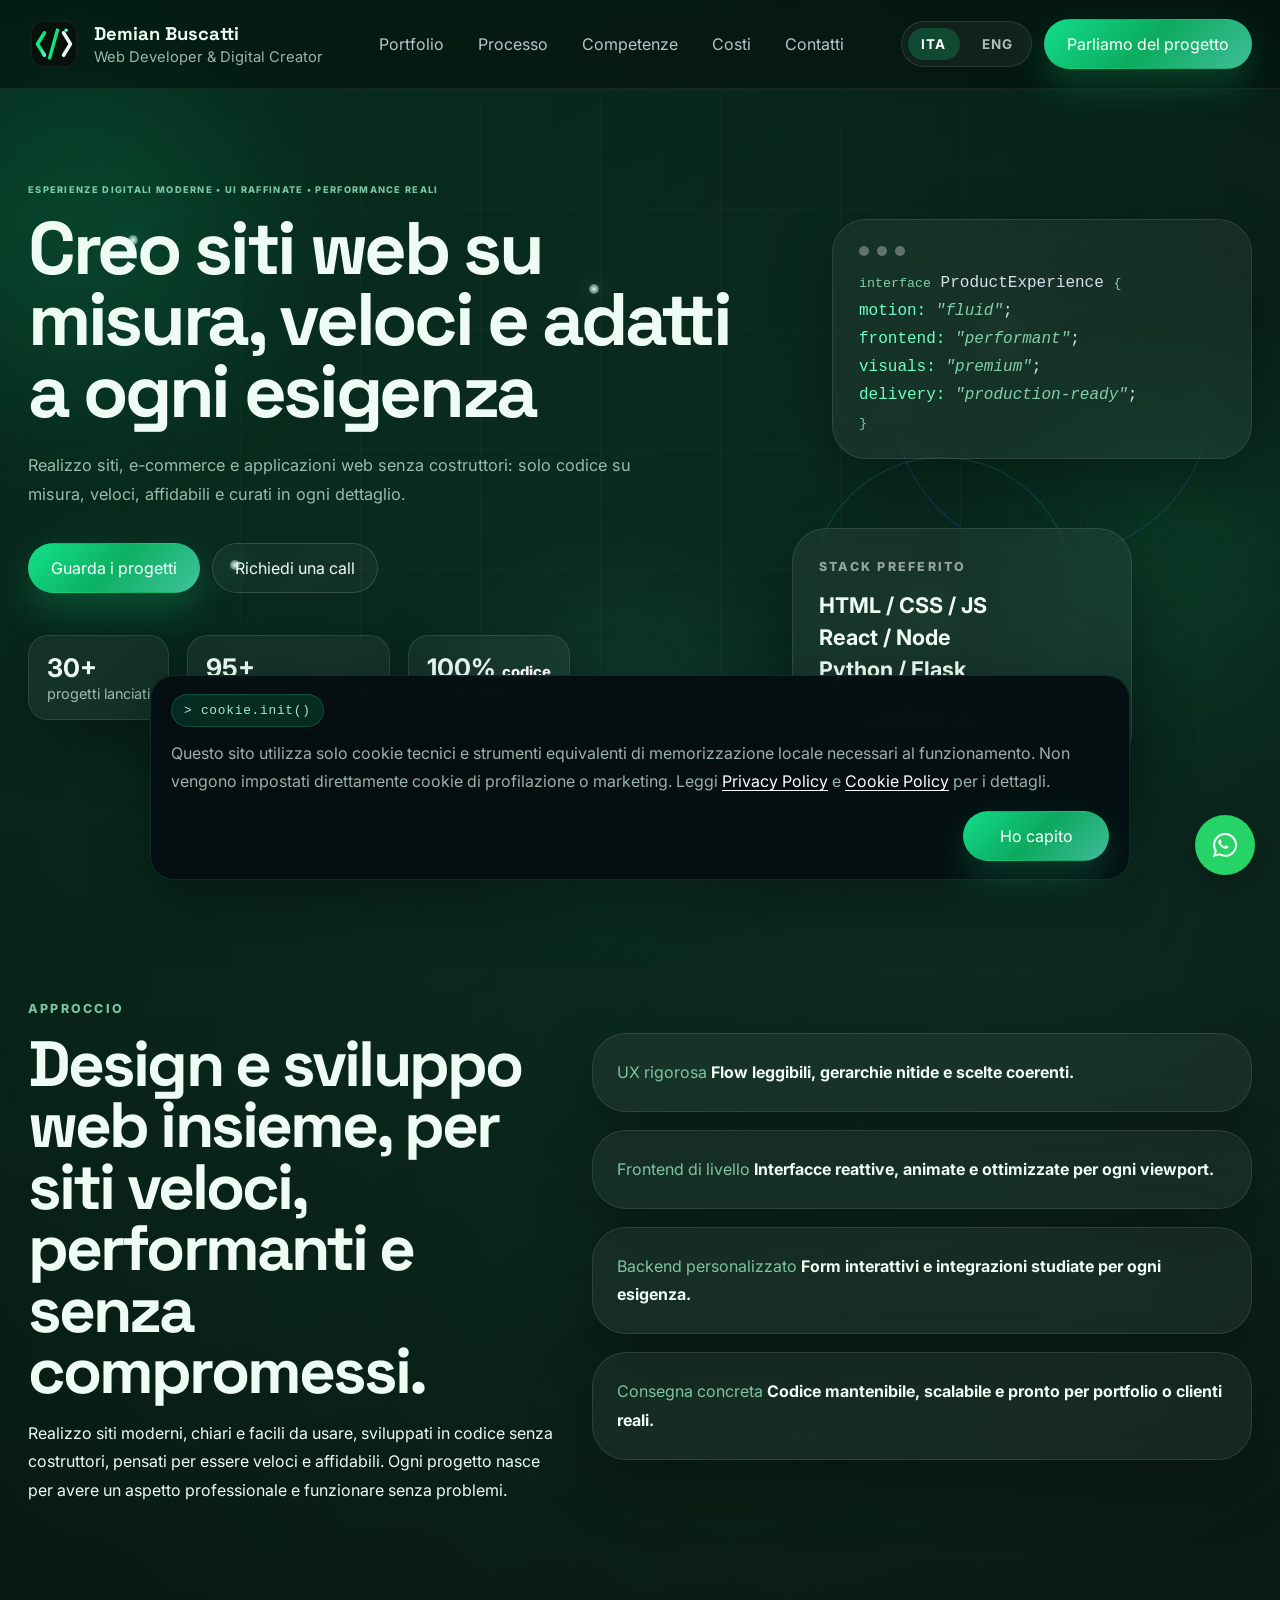
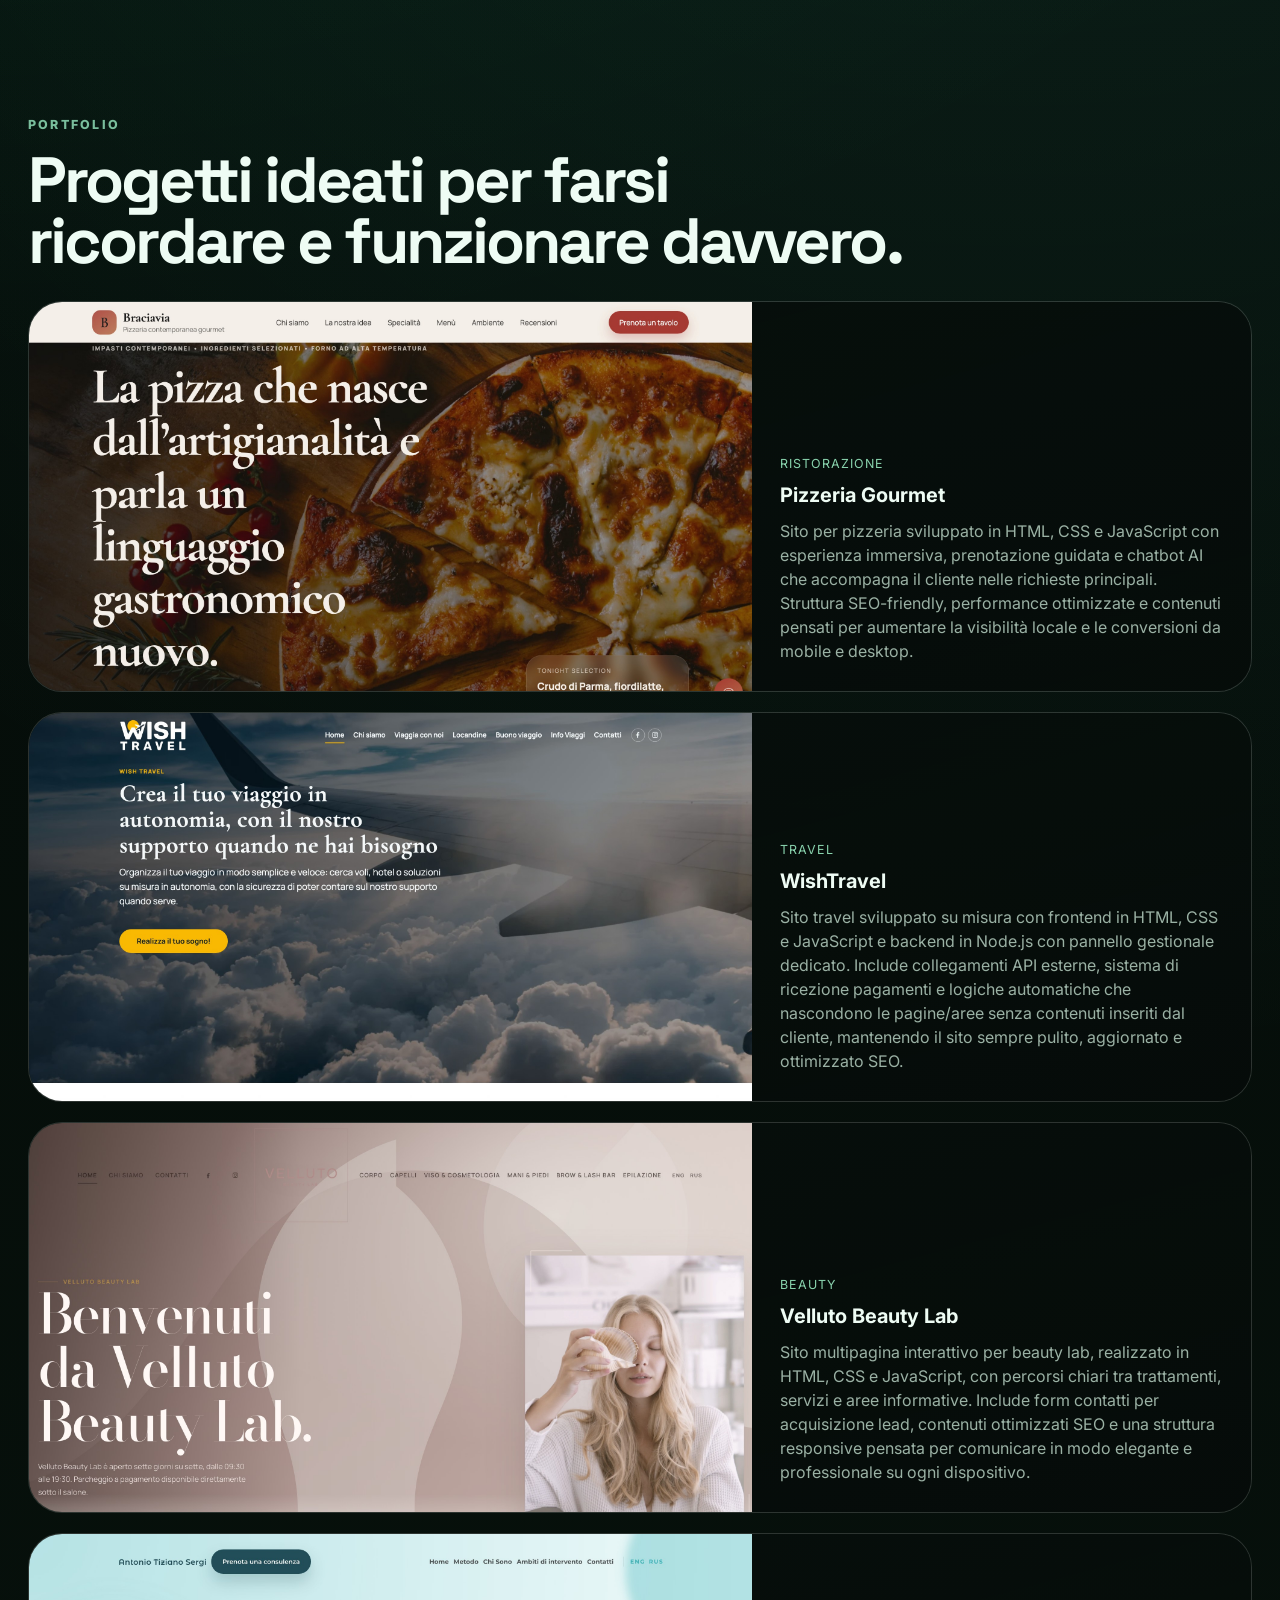
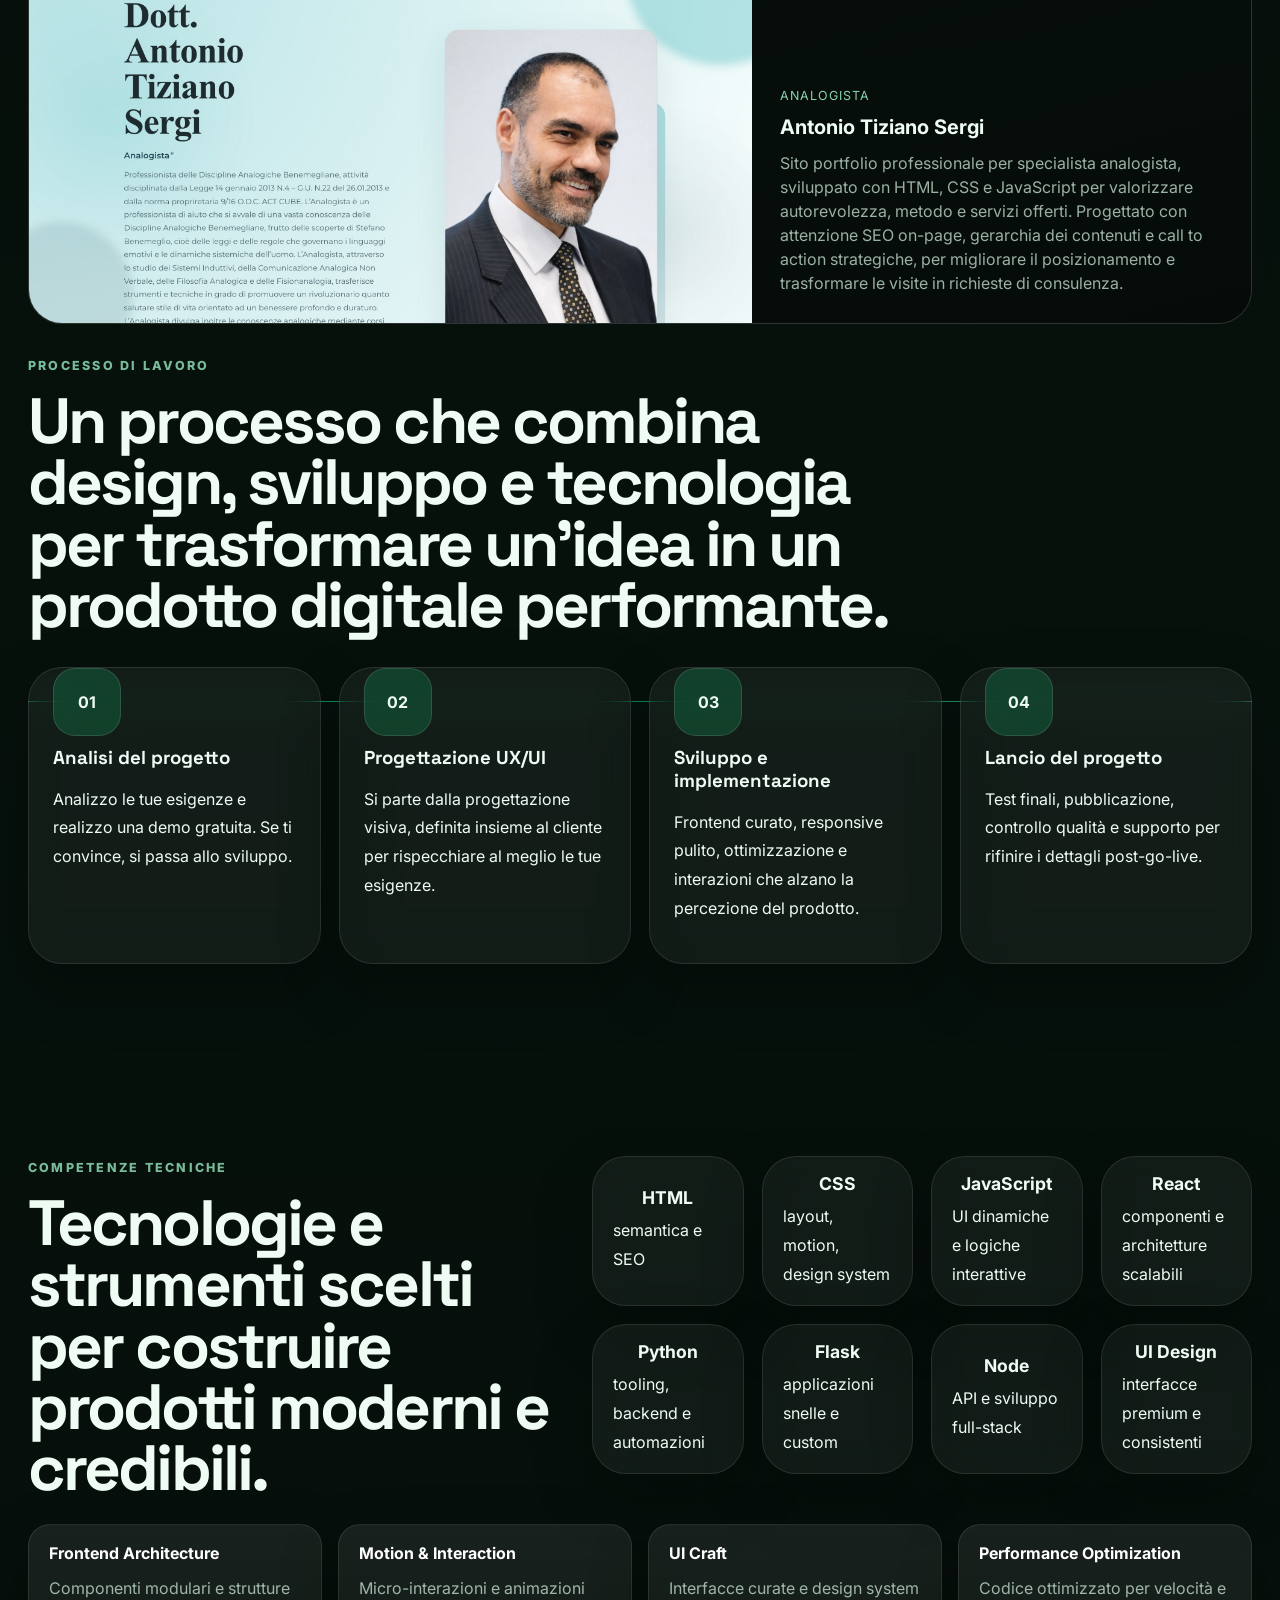
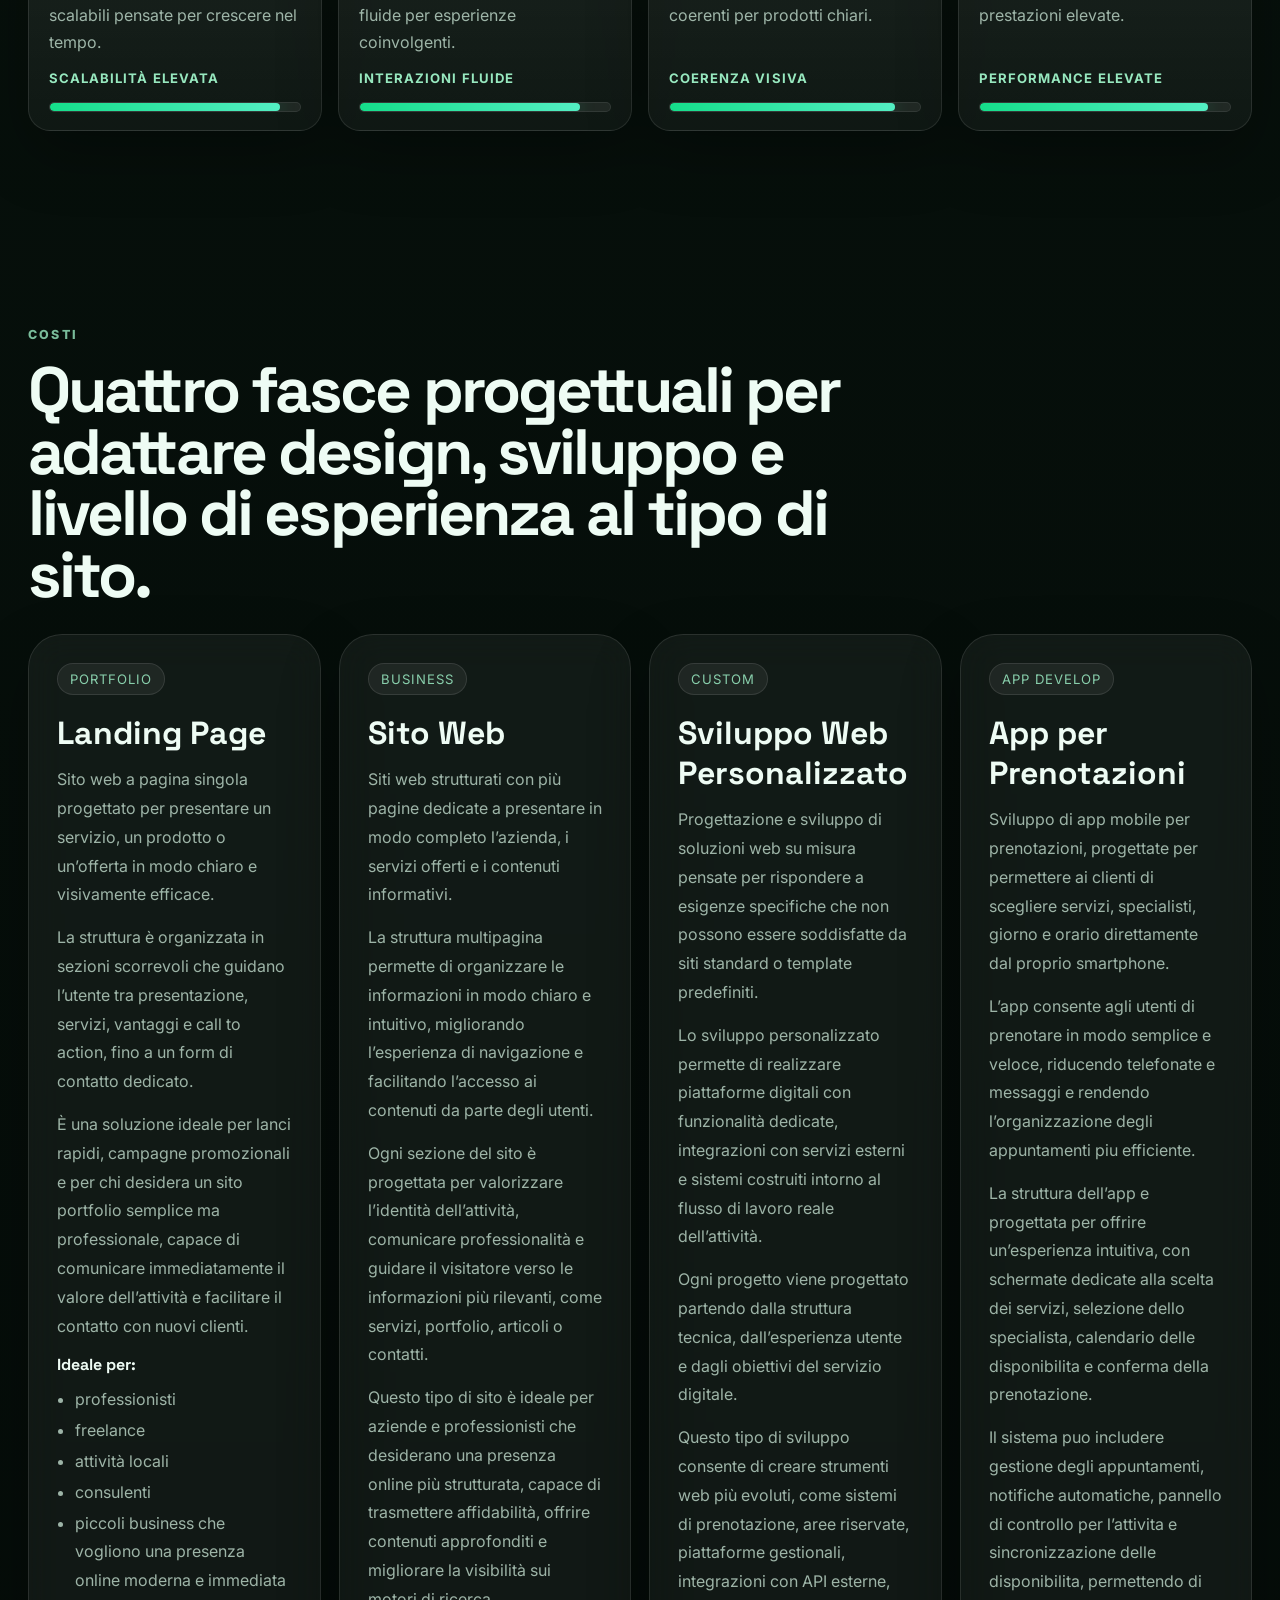
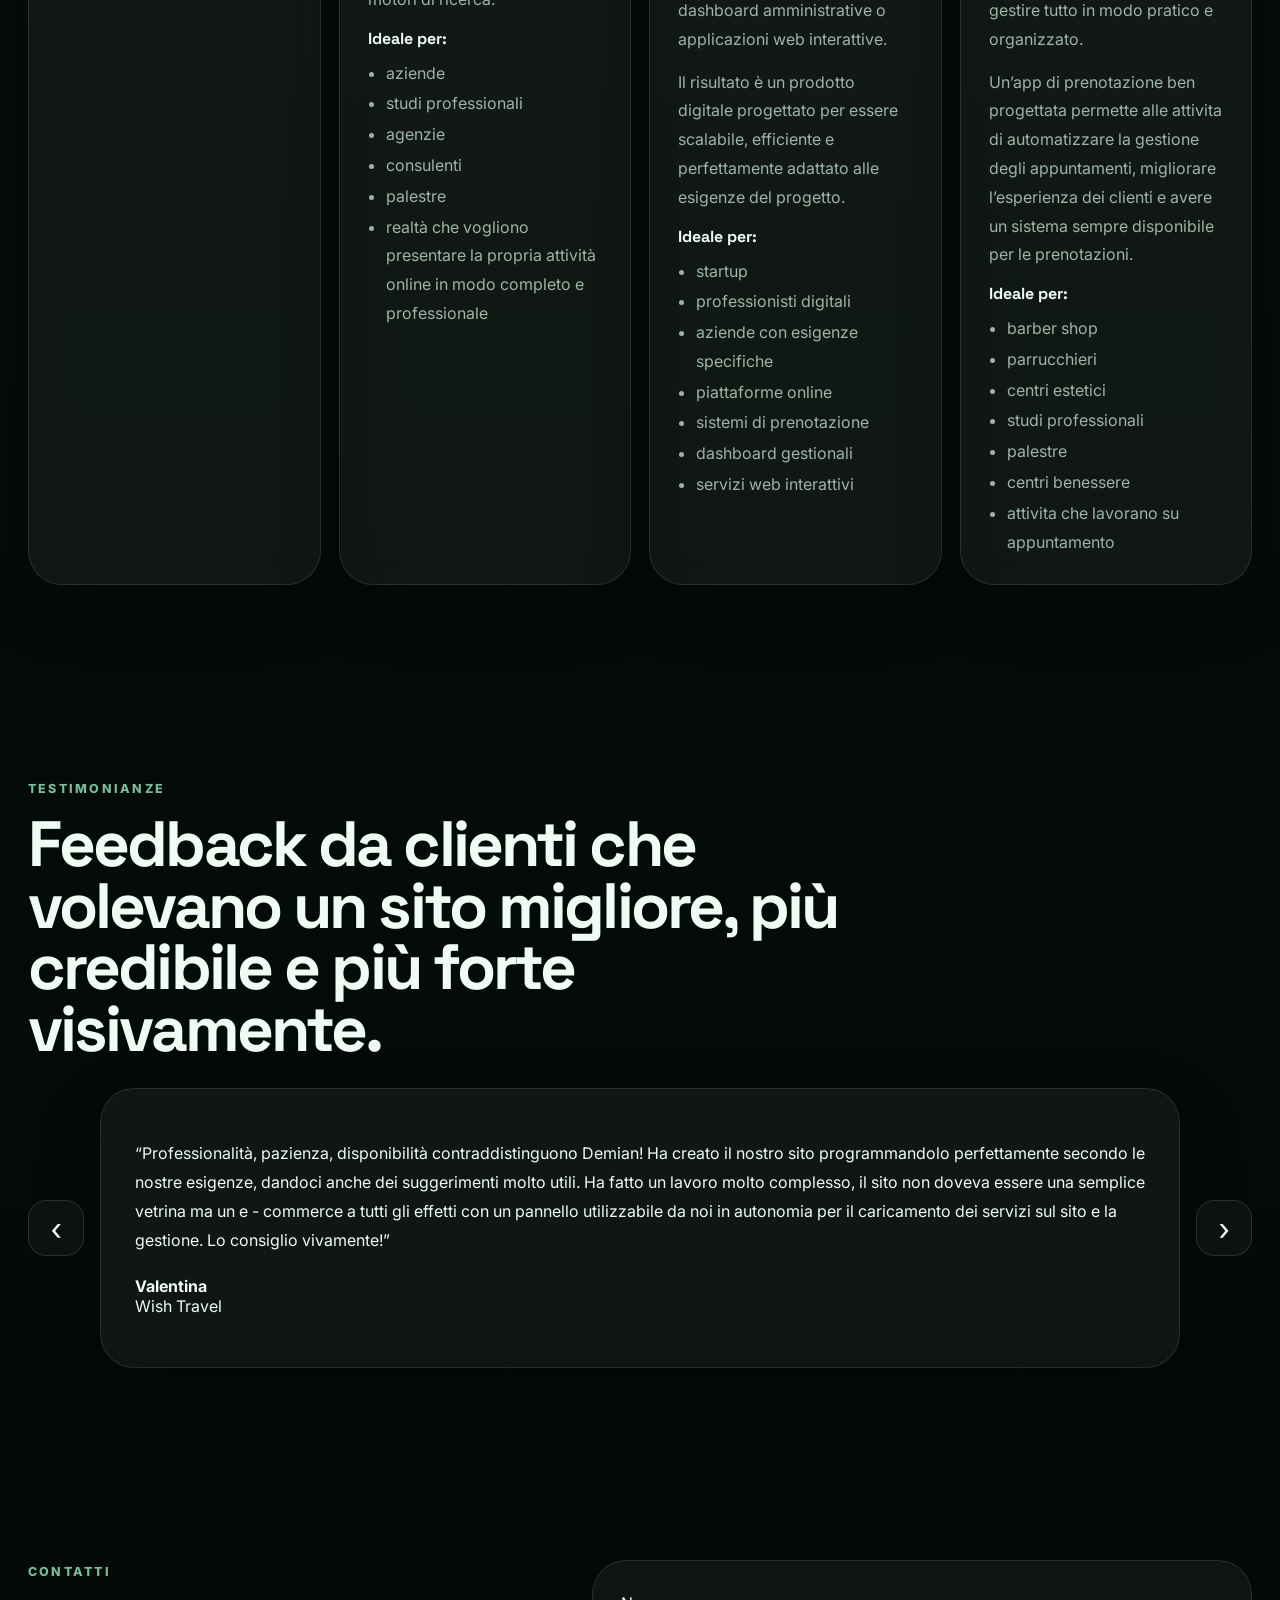
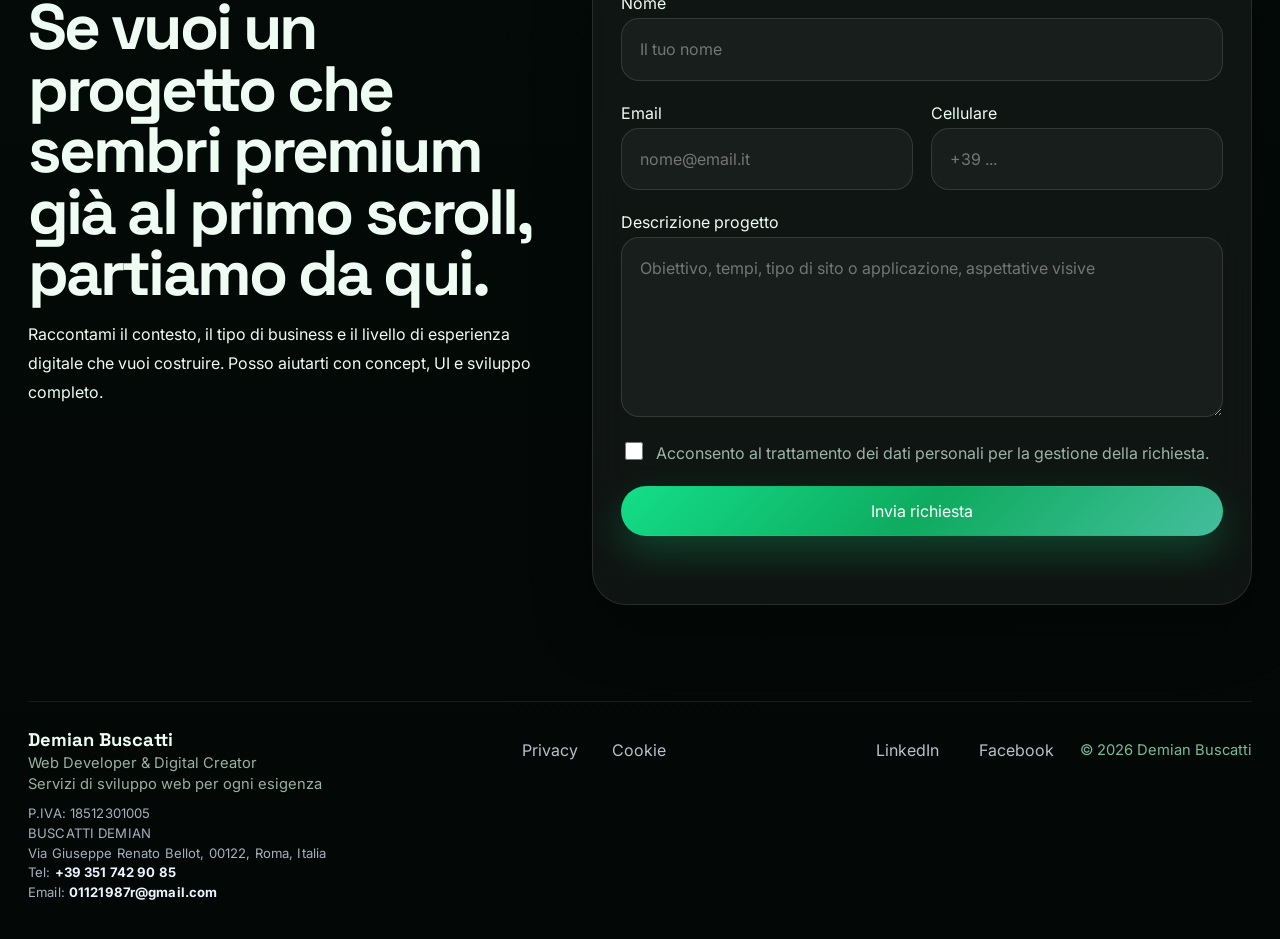
==== index.html @ a93ba028 "Update favicon assets" ====
<!doctype html>
<html lang="it">
  <head>
    <meta charset="UTF-8" />
    <meta name="viewport" content="width=device-width, initial-scale=1.0" />
    <title>Demian Buscatti | Web Designer e Sviluppatore Web</title>
    <!-- Google tag (gtag.js) -->
    <script async src="https://www.googletagmanager.com/gtag/js?id=G-Z3J601SW05"></script>
    <script>
      window.dataLayer = window.dataLayer || [];
      function gtag(){dataLayer.push(arguments);}
      gtag('js', new Date());
      gtag('config', 'G-Z3J601SW05');
    </script>
    <link rel="icon" type="image/svg+xml" href="/favicon.svg" />
    <link rel="icon" type="image/x-icon" href="/favicon.ico" sizes="any" />
    <link rel="shortcut icon" href="/favicon.ico" />
    <link rel="icon" type="image/png" sizes="48x48" href="/favicon.png" />
    <link rel="icon" type="image/png" sizes="96x96" href="/favicon-96x96.png" />
    <link rel="icon" type="image/png" sizes="192x192" href="/favicon-192x192.png" />
    <link rel="icon" type="image/png" sizes="512x512" href="/favicon-512x512.png" />
    <link rel="apple-touch-icon" sizes="180x180" href="/apple-touch-icon.png" />
    <link rel="manifest" href="/site.webmanifest" />
    <meta name="theme-color" content="#0b1020" />
    <meta
      name="description"
      content="Web designer e sviluppatore web specializzato nella creazione di siti web professionali, applicazioni web, e-commerce e gestionali. Richiedi una demo gratuita!"
    />
    <meta name="robots" content="index, follow, max-image-preview:large, max-snippet:-1, max-video-preview:-1" />
    <meta name="author" content="Demian Buscatti" />
    <meta name="keywords" content="sviluppo siti web su misura, web developer roma, ecommerce su misura, sviluppo applicazioni web, freelance web developer, siti web Roma, siti web Ostia, creazione siti web, web designer Roma, pagine web Ostia, siti web economici Roma" />
    <link rel="canonical" href="https://demianweb.it/" />
    <link rel="alternate" hreflang="it" href="https://demianweb.it/" />
    <link rel="alternate" hreflang="en" href="https://demianweb.it/index-en.html" />
    <link rel="alternate" hreflang="x-default" href="https://demianweb.it/" />
    <meta property="og:type" content="website" />
    <meta property="og:locale" content="it_IT" />
    <meta property="og:site_name" content="Demian Buscatti - Web Developer" />
    <meta property="og:title" content="Demian Buscatti | Web Designer e Sviluppatore Web" />
    <meta property="og:description" content="Web designer e sviluppatore web specializzato nella creazione di siti web professionali, applicazioni web, e-commerce e gestionali. Richiedi una demo gratuita!" />
    <meta property="og:url" content="https://demianweb.it/" />
    <meta property="og:image" content="https://demianweb.it/images/logo-demian-buscatti.webp" />
    <meta name="twitter:card" content="summary_large_image" />
    <meta name="twitter:title" content="Demian Buscatti | Web Designer e Sviluppatore Web" />
    <meta name="twitter:description" content="Web designer e sviluppatore web specializzato nella creazione di siti web professionali, applicazioni web, e-commerce e gestionali. Richiedi una demo gratuita!" />
    <meta name="twitter:image" content="https://demianweb.it/images/logo-demian-buscatti.webp" />
    <script type="application/ld+json">
      {
        "@context": "https://schema.org",
        "@type": "ProfessionalService",
        "name": "Demian Buscatti - Web Developer",
        "url": "https://demianweb.it/",
        "image": "https://demianweb.it/images/logo-demian-buscatti.webp",
        "logo": "https://demianweb.it/images/logo-demian-buscatti.webp",
        "description": "Web designer e sviluppatore web specializzato nella creazione di siti web professionali, applicazioni web, e-commerce e gestionali. Richiedi una demo gratuita!",
        "email": "01121987r@gmail.com",
        "telephone": "+393517429085",
        "vatID": "IT18512301005",
        "address": {
          "@type": "PostalAddress",
          "streetAddress": "Via Giuseppe Renato Bellot",
          "postalCode": "00122",
          "addressLocality": "Roma",
          "addressCountry": "IT"
        },
        "sameAs": [
          "https://www.linkedin.com/in/demian-buscatti-9a42303ab",
          "https://www.facebook.com/profile.php?id=61574333067722"
        ],
        "areaServed": ["IT", "Remote"],
        "inLanguage": "it"
      }
    </script>
    <link rel="preconnect" href="https://fonts.googleapis.com" />
    <link rel="preconnect" href="https://fonts.gstatic.com" crossorigin />
    <link
      href="https://fonts.googleapis.com/css2?family=Inter:wght@400;500;600;700;800&family=Space+Grotesk:wght@500;700&display=swap"
      rel="stylesheet"
    />
    <link rel="stylesheet" href="styles.css" />
  </head>
  <body>
    <div class="page-noise"></div>
    <div class="ambient ambient-a"></div>
    <div class="ambient ambient-b"></div>
    <div class="ambient ambient-c"></div>

    <header class="site-header">
      <div class="header-shell">
        <a class="brand" href="#top" aria-label="Demian Buscatti home">
          <span class="brand-mark">
            <img src="logo-demian-buscatti.svg" alt="Logo Demian Buscatti web developer sviluppo siti web e applicazioni" title="Demian Buscatti web developer sviluppo siti web su misura e applicazioni" />
          </span>
          <span class="brand-copy">
            <strong>Demian Buscatti</strong>
            <span>Web Developer & Digital Creator</span>
          </span>
        </a>

        <nav class="desktop-nav" aria-label="Navigazione principale">
          <a href="#portfolio">Portfolio</a>
          <a href="#process">Processo</a>
          <a href="#skills">Competenze</a>
          <a href="#pricing">Costi</a>
          <a href="#contact">Contatti</a>
        </nav>

        <div class="header-actions">
          <div class="lang-switch" aria-label="Selezione lingua">
            <a class="is-active" href="/" lang="it">ITA</a>
            <a href="index-en.html" lang="en">ENG</a>
          </div>
          <button class="btn btn-primary" type="button" data-open-contact-modal="true">Parliamo del progetto</button>
          <button class="menu-toggle" type="button" aria-expanded="false" aria-controls="mobileNav" aria-label="Apri menù">
            <span></span><span></span><span></span>
          </button>
        </div>
      </div>

      <nav class="mobile-nav" id="mobileNav" aria-label="Menù mobile">
        <a href="#portfolio">Portfolio</a>
        <a href="#process">Processo</a>
        <a href="#skills">Competenze</a>
        <a href="#pricing">Costi</a>
        <a href="#contact">Contatti</a>
        <button class="btn btn-primary mobile-cta" type="button" data-open-contact-modal="true">Parliamo del progetto</button>
      </nav>
    </header>

    <main>
      <section class="hero-section" id="top">
        <div class="hero-grid-lines"></div>
        <div class="particles" aria-hidden="true">
          <span></span><span></span><span></span><span></span><span></span><span></span>
        </div>

        <div class="section-shell hero-shell">
          <div class="hero-copy reveal">
            <span class="eyebrow">Esperienze digitali moderne • UI raffinate • Performance reali</span>
            <h1>Creo siti web su misura, veloci e adatti a ogni esigenza</h1>
            <p>
              Realizzo siti, e-commerce e applicazioni web senza costruttori: solo codice su misura, veloci, affidabili e curati in ogni dettaglio.
            </p>
            <div class="hero-actions">
              <a class="btn btn-primary" href="#portfolio">Guarda i progetti</a>
              <button class="btn btn-outline" type="button" data-open-call-modal="true">Richiedi una call</button>
            </div>
            <div class="hero-metrics">
              <article>
                <strong>30+</strong>
                <span>progetti lanciati</span>
              </article>
              <article>
                <strong>95+</strong>
                <span>score Lighthouse medio</span>
              </article>
              <article>
                <strong>100% <small>codice</small></strong>
                <span>zero builder</span>
              </article>
            </div>
          </div>

          <div class="hero-visual reveal delay-1">
            <div class="orbital orbital-a"></div>
            <div class="orbital orbital-b"></div>
            <div class="glass-card code-card">
              <div class="glass-topline">
                <span></span><span></span><span></span>
              </div>
              <div class="code-lines">
                <div><small>interface</small> ProductExperience <small>{</small></div>
                <div><span>motion:</span> <em>"fluid"</em>;</div>
                <div><span>frontend:</span> <em>"performant"</em>;</div>
                <div><span>visuals:</span> <em>"premium"</em>;</div>
                <div><span>delivery:</span> <em>"production-ready"</em>;</div>
                <div><small>}</small></div>
              </div>
            </div>
            <div class="glass-card stack-card">
              <span class="eyebrow muted">Stack preferito</span>
              <strong>HTML / CSS / JS</strong>
              <strong>React / Node</strong>
              <strong>Python / Flask</strong>
              <p>Dal concept alla messa online, con un workflow rapido e pulito.</p>
            </div>
          </div>
        </div>
      </section>

      <section class="section section-intro">
        <div class="section-shell intro-layout">
          <div class="intro-copy reveal">
            <span class="eyebrow">Approccio</span>
            <h2>Design e sviluppo web insieme, per siti veloci, performanti e senza compromessi.</h2>
            <p>
              Realizzo siti moderni, chiari e facili da usare, sviluppati in codice senza costruttori, pensati per essere veloci e affidabili. Ogni progetto nasce per avere un aspetto professionale e funzionare senza problemi.
            </p>
          </div>
          <div class="intro-panels reveal delay-1">
            <article class="glass-panel">
              <span>UX rigorosa</span>
              <strong>Flow leggibili, gerarchie nitide e scelte coerenti.</strong>
            </article>
            <article class="glass-panel">
              <span>Frontend di livello</span>
              <strong>Interfacce reattive, animate e ottimizzate per ogni viewport.</strong>
            </article>
            <article class="glass-panel">
              <span>Backend personalizzato</span>
              <strong>Form interattivi e integrazioni studiate per ogni esigenza.</strong>
            </article>
            <article class="glass-panel">
              <span>Consegna concreta</span>
              <strong>Codice mantenibile, scalabile e pronto per portfolio o clienti reali.</strong>
            </article>
          </div>
        </div>
      </section>

      <section class="section portfolio-section" id="portfolio">
        <div class="section-shell">
          <div class="section-heading reveal">
            <span class="eyebrow">Portfolio</span>
            <h2>Progetti ideati per farsi ricordare e funzionare davvero.</h2>
          </div>

          <div class="portfolio-desktop">
            <a class="site-preview reveal" href="https://01121987r-beep.github.io/pizzeria-gourmet/" target="_blank" rel="noreferrer">
              <div class="site-preview-media">
                <img src="images/portfolio-pizzeria-gourmet.jpg" alt="Homepage sito Pizzeria Gourmet" />
              </div>
              <div class="site-preview-copy">
                <span>Ristorazione</span>
                <h3>Pizzeria Gourmet</h3>
                <p>Sito per pizzeria sviluppato in HTML, CSS e JavaScript con esperienza immersiva, prenotazione guidata e chatbot AI che accompagna il cliente nelle richieste principali. Struttura SEO-friendly, performance ottimizzate e contenuti pensati per aumentare la visibilità locale e le conversioni da mobile e desktop.</p>
              </div>
            </a>

            <a class="site-preview reveal delay-1" href="https://www.wishtravel.it/" target="_blank" rel="noreferrer">
              <div class="site-preview-media">
                <img src="images/portfolio-wishtravel.jpg" alt="Homepage sito WishTravel" />
              </div>
              <div class="site-preview-copy">
                <span>Travel</span>
                <h3>WishTravel</h3>
                <p>Sito travel sviluppato su misura con frontend in HTML, CSS e JavaScript e backend in Node.js con pannello gestionale dedicato. Include collegamenti API esterne, sistema di ricezione pagamenti e logiche automatiche che nascondono le pagine/aree senza contenuti inseriti dal cliente, mantenendo il sito sempre pulito, aggiornato e ottimizzato SEO.</p>
              </div>
            </a>

            <a class="site-preview reveal delay-2" href="https://www.vellutobeautylab.it/" target="_blank" rel="noreferrer">
              <div class="site-preview-media">
                <img src="images/portfolio-vellutobeautylab.jpg" alt="Homepage sito Velluto Beauty Lab" />
              </div>
              <div class="site-preview-copy">
                <span>Beauty</span>
                <h3>Velluto Beauty Lab</h3>
                <p>Sito multipagina interattivo per beauty lab, realizzato in HTML, CSS e JavaScript, con percorsi chiari tra trattamenti, servizi e aree informative. Include form contatti per acquisizione lead, contenuti ottimizzati SEO e una struttura responsive pensata per comunicare in modo elegante e professionale su ogni dispositivo.</p>
              </div>
            </a>

            <a class="site-preview reveal delay-3" href="https://www.antoniotizianosergi.it/" target="_blank" rel="noreferrer">
              <div class="site-preview-media">
                <img src="images/portfolio-antoniotizianosergi.jpg" alt="Homepage sito Antonio Tiziano Sergi" />
              </div>
              <div class="site-preview-copy">
                <span>Analogista</span>
                <h3>Antonio Tiziano Sergi</h3>
                <p>Sito portfolio professionale per specialista analogista, sviluppato con HTML, CSS e JavaScript per valorizzare autorevolezza, metodo e servizi offerti. Progettato con attenzione SEO on-page, gerarchia dei contenuti e call to action strategiche, per migliorare il posizionamento e trasformare le visite in richieste di consulenza.</p>
              </div>
            </a>
          </div>

          <div class="portfolio-grid portfolio-mobile">
            <article class="project-card large reveal">
              <a class="project-media" href="https://01121987r-beep.github.io/pizzeria-gourmet/" target="_blank" rel="noreferrer">
                <img src="images/portfolio-pizzeria-gourmet.jpg" alt="Anteprima sito Pizzeria Gourmet" />
                <div class="project-overlay compact">
                  <span>Ristorazione</span>
                  <h3>Pizzeria Gourmet</h3>
                  <p>Homepage d'impatto con visual full-width, narrazione del brand e call to action orientate alla prenotazione.</p>
                  <div class="project-tags"><span>Motion</span><span>Branding</span><span>Conversion</span></div>
                </div>
              </a>
            </article>

            <article class="project-card small reveal delay-1">
              <a class="project-media" href="https://www.wishtravel.it/" target="_blank" rel="noreferrer">
                <img src="images/portfolio-wishtravel.jpg" alt="Anteprima sito WishTravel" />
                <div class="project-overlay compact">
                  <span>Travel</span>
                  <h3>WishTravel</h3>
                  <p>Sito agenzia viaggi con offerte in evidenza e percorsi pensati per convertire visite in richieste.</p>
                  <div class="project-tags"><span>Travel UX</span><span>SEO</span><span>Lead Generation</span></div>
                </div>
              </a>
            </article>

            <article class="project-card small reveal delay-2">
              <a class="project-media" href="https://www.vellutobeautylab.it/" target="_blank" rel="noreferrer">
                <img src="images/portfolio-vellutobeautylab.jpg" alt="Anteprima sito Velluto Beauty Lab" />
                <div class="project-overlay compact">
                  <span>Beauty</span>
                  <h3>Velluto Beauty Lab</h3>
                  <p>Sito beauty premium con identità elegante, presentazione servizi chiara e focus sul contatto diretto.</p>
                  <div class="project-tags"><span>Luxury UI</span><span>Brand Story</span><span>Lead Form</span></div>
                </div>
              </a>
            </article>

            <article class="project-card wide reveal delay-3">
              <a class="project-media" href="https://www.antoniotizianosergi.it/" target="_blank" rel="noreferrer">
                <img src="images/portfolio-antoniotizianosergi.jpg" alt="Anteprima sito Antonio Tiziano Sergi" />
                <div class="project-overlay compact">
                  <span>Analogista</span>
                  <h3>Antonio Tiziano Sergi</h3>
                  <p>Sito professionale per analogista con posizionamento autorevole e percorsi orientati alla consulenza.</p>
                  <div class="project-tags"><span>Brand Positioning</span><span>Authority</span><span>Lead Form</span></div>
                </div>
              </a>
            </article>
          </div>
        </div>
      </section>

      <section class="section process-section" id="process">
        <div class="section-shell">
          <div class="section-heading reveal">
            <span class="eyebrow">Processo di lavoro</span>
            <h2>Un processo che combina design, sviluppo e tecnologia per trasformare un’idea in un prodotto digitale performante.</h2>
          </div>

          <div class="timeline">
            <article class="timeline-step reveal">
              <span>01</span>
              <div>
                <h3>Analisi del progetto</h3>
                <p>Analizzo le tue esigenze e realizzo una demo gratuita. Se ti convince, si passa allo sviluppo.</p>
              </div>
            </article>
            <article class="timeline-step reveal delay-1">
              <span>02</span>
              <div>
                <h3>Progettazione UX/UI</h3>
                <p>Si parte dalla progettazione visiva, definita insieme al cliente per rispecchiare al meglio le tue esigenze.</p>
              </div>
            </article>
            <article class="timeline-step reveal delay-2">
              <span>03</span>
              <div>
                <h3>Sviluppo e implementazione</h3>
                <p>Frontend curato, responsive pulito, ottimizzazione e interazioni che alzano la percezione del prodotto.</p>
              </div>
            </article>
            <article class="timeline-step reveal delay-3">
              <span>04</span>
              <div>
                <h3>Lancio del progetto</h3>
                <p>Test finali, pubblicazione, controllo qualità e supporto per rifinire i dettagli post-go-live.</p>
              </div>
            </article>
          </div>
        </div>
      </section>

      <section class="section skills-section" id="skills">
        <div class="section-shell skills-layout">
          <div class="section-heading reveal">
            <span class="eyebrow">Competenze tecniche</span>
            <h2>Tecnologie e strumenti scelti per costruire prodotti moderni e credibili.</h2>
          </div>

          <div class="skills-grid reveal delay-1">
            <article class="skill-chip skill-flip-card">
              <div class="skill-flip-inner">
                <div class="skill-face skill-front">
                  <strong>HTML</strong>
                  <span> semantica e SEO</span>
                </div>
                <div class="skill-face skill-back">
                  <p>Codice <strong>HTML</strong> semantico per siti più chiari e indicizzati</p>
                </div>
              </div>
            </article>
            <article class="skill-chip skill-flip-card">
              <div class="skill-flip-inner">
                <div class="skill-face skill-front">
                  <strong>CSS</strong>
                  <span> layout, motion, design system</span>
                </div>
                <div class="skill-face skill-back">
                  <p>Layout <strong>CSS</strong> moderni, animazioni fluide e stile coerente</p>
                </div>
              </div>
            </article>
            <article class="skill-chip skill-flip-card">
              <div class="skill-flip-inner">
                <div class="skill-face skill-front">
                  <strong>JavaScript</strong>
                  <span> UI dinamiche e logiche interattive</span>
                </div>
                <div class="skill-face skill-back">
                  <p><strong>UI</strong> dinamiche e comportamenti interattivi gestiti con JavaScript</p>
                </div>
              </div>
            </article>
            <article class="skill-chip skill-flip-card">
              <div class="skill-flip-inner">
                <div class="skill-face skill-front">
                  <strong>React</strong>
                  <span> componenti e architetture scalabili</span>
                </div>
                <div class="skill-face skill-back">
                  <p>Componenti <strong>REACT</strong> modulari progettati per architetture scalabili moderne</p>
                </div>
              </div>
            </article>
            <article class="skill-chip skill-flip-card">
              <div class="skill-flip-inner">
                <div class="skill-face skill-front">
                  <strong>Python</strong>
                  <span> tooling, backend e automazioni</span>
                </div>
                <div class="skill-face skill-back">
                  <p>Backend e automazioni sviluppate con ecosistema <strong>PYTHON</strong></p>
                </div>
              </div>
            </article>
            <article class="skill-chip skill-flip-card">
              <div class="skill-flip-inner">
                <div class="skill-face skill-front">
                  <strong>Flask</strong>
                  <span> applicazioni snelle e custom</span>
                </div>
                <div class="skill-face skill-back">
                  <p>Applicazioni <strong>FLASK</strong> modulari per progetti web flessibili e custom</p>
                </div>
              </div>
            </article>
            <article class="skill-chip skill-flip-card">
              <div class="skill-flip-inner">
                <div class="skill-face skill-front">
                  <strong>Node</strong>
                  <span> API e sviluppo full-stack</span>
                </div>
                <div class="skill-face skill-back">
                  <p>Integrazioni <strong>API</strong> Node per applicazioni web complete full-stack</p>
                </div>
              </div>
            </article>
            <article class="skill-chip skill-flip-card">
              <div class="skill-flip-inner">
                <div class="skill-face skill-front">
                  <strong>UI Design</strong>
                  <span> interfacce premium e consistenti</span>
                </div>
                <div class="skill-face skill-back">
                  <p>Design di <strong>UI</strong> eleganti pensate per chiarezza e armonia visiva</p>
                </div>
              </div>
            </article>
          </div>

          <div class="skill-pills reveal delay-2">
            <article class="skill-pill quality-metric" data-fill="92">
              <h3>Frontend Architecture</h3>
              <p>Componenti modulari e strutture scalabili pensate per crescere nel tempo.</p>
              <strong>Scalabilità elevata</strong>
              <div class="quality-meter" aria-hidden="true">
                <span class="quality-meter-fill"></span>
              </div>
            </article>
            <article class="skill-pill quality-metric" data-fill="88">
              <h3>Motion & Interaction</h3>
              <p>Micro-interazioni e animazioni fluide per esperienze coinvolgenti.</p>
              <strong>Interazioni fluide</strong>
              <div class="quality-meter" aria-hidden="true">
                <span class="quality-meter-fill"></span>
              </div>
            </article>
            <article class="skill-pill quality-metric" data-fill="90">
              <h3>UI Craft</h3>
              <p>Interfacce curate e design system coerenti per prodotti chiari.</p>
              <strong>Coerenza visiva</strong>
              <div class="quality-meter" aria-hidden="true">
                <span class="quality-meter-fill"></span>
              </div>
            </article>
            <article class="skill-pill quality-metric" data-fill="91">
              <h3>Performance Optimization</h3>
              <p>Codice ottimizzato per velocità e prestazioni elevate.</p>
              <strong>Performance elevate</strong>
              <div class="quality-meter" aria-hidden="true">
                <span class="quality-meter-fill"></span>
              </div>
            </article>
          </div>
        </div>
      </section>

      <section class="section pricing-section" id="pricing">
        <div class="section-shell">
          <div class="section-heading reveal">
            <span class="eyebrow">Costi</span>
            <h2>Quattro fasce progettuali per adattare design, sviluppo e livello di esperienza al tipo di sito.</h2>
          </div>

          <div class="pricing-grid">
            <article class="pricing-card reveal has-price">
              <span class="pricing-label">Portfolio</span>
              <h3>Landing Page</h3>
              <p>Sito web a pagina singola progettato per presentare un servizio, un prodotto o un’offerta in modo chiaro e visivamente efficace.</p>
              <p>La struttura è organizzata in sezioni scorrevoli che guidano l’utente tra presentazione, servizi, vantaggi e call to action, fino a un form di contatto dedicato.</p>
              <p>È una soluzione ideale per lanci rapidi, campagne promozionali e per chi desidera un sito portfolio semplice ma professionale, capace di comunicare immediatamente il valore dell’attività e facilitare il contatto con nuovi clienti.</p>
              <div class="pricing-target">
                <strong>Ideale per:</strong>
                <ul>
                  <li>professionisti</li>
                  <li>freelance</li>
                  <li>attività locali</li>
                  <li>consulenti</li>
                  <li>piccoli business che vogliono una presenza online moderna e immediata</li>
                </ul>
              </div>
              <span class="pricing-badge">da 249 €</span>
            </article>

            <article class="pricing-card reveal delay-1 has-price">
              <span class="pricing-label">Business</span>
              <h3>Sito Web</h3>
              <p>Siti web strutturati con più pagine dedicate a presentare in modo completo l’azienda, i servizi offerti e i contenuti informativi.</p>
              <p>La struttura multipagina permette di organizzare le informazioni in modo chiaro e intuitivo, migliorando l’esperienza di navigazione e facilitando l’accesso ai contenuti da parte degli utenti.</p>
              <p>Ogni sezione del sito è progettata per valorizzare l’identità dell’attività, comunicare professionalità e guidare il visitatore verso le informazioni più rilevanti, come servizi, portfolio, articoli o contatti.</p>
              <p>Questo tipo di sito è ideale per aziende e professionisti che desiderano una presenza online più strutturata, capace di trasmettere affidabilità, offrire contenuti approfonditi e migliorare la visibilità sui motori di ricerca.</p>
              <div class="pricing-target">
                <strong>Ideale per:</strong>
                <ul>
                  <li>aziende</li>
                  <li>studi professionali</li>
                  <li>agenzie</li>
                  <li>consulenti</li>
                  <li>palestre</li>
                  <li>realtà che vogliono presentare la propria attività online in modo completo e professionale</li>
                </ul>
              </div>
              <span class="pricing-badge">da 499 €</span>
            </article>

            <article class="pricing-card reveal delay-2 has-price">
              <span class="pricing-label">Custom</span>
              <h3>Sviluppo Web Personalizzato</h3>
              <p>Progettazione e sviluppo di soluzioni web su misura pensate per rispondere a esigenze specifiche che non possono essere soddisfatte da siti standard o template predefiniti.</p>
              <p>Lo sviluppo personalizzato permette di realizzare piattaforme digitali con funzionalità dedicate, integrazioni con servizi esterni e sistemi costruiti intorno al flusso di lavoro reale dell’attività.</p>
              <p>Ogni progetto viene progettato partendo dalla struttura tecnica, dall’esperienza utente e dagli obiettivi del servizio digitale.</p>
              <p>Questo tipo di sviluppo consente di creare strumenti web più evoluti, come sistemi di prenotazione, aree riservate, piattaforme gestionali, integrazioni con API esterne, dashboard amministrative o applicazioni web interattive.</p>
              <p>Il risultato è un prodotto digitale progettato per essere scalabile, efficiente e perfettamente adattato alle esigenze del progetto.</p>
              <div class="pricing-target">
                <strong>Ideale per:</strong>
                <ul>
                  <li>startup</li>
                  <li>professionisti digitali</li>
                  <li>aziende con esigenze specifiche</li>
                  <li>piattaforme online</li>
                  <li>sistemi di prenotazione</li>
                  <li>dashboard gestionali</li>
                  <li>servizi web interattivi</li>
                </ul>
              </div>
              <span class="pricing-badge">da 899 €</span>
            </article>

            <article class="pricing-card reveal delay-3 has-price">
              <span class="pricing-label">APP DEVELOP</span>
              <h3>App per Prenotazioni</h3>
              <p>Sviluppo di app mobile per prenotazioni, progettate per permettere ai clienti di scegliere servizi, specialisti, giorno e orario direttamente dal proprio smartphone.</p>
              <p>L’app consente agli utenti di prenotare in modo semplice e veloce, riducendo telefonate e messaggi e rendendo l’organizzazione degli appuntamenti piu efficiente.</p>
              <p>La struttura dell’app e progettata per offrire un’esperienza intuitiva, con schermate dedicate alla scelta dei servizi, selezione dello specialista, calendario delle disponibilita e conferma della prenotazione.</p>
              <p>Il sistema puo includere gestione degli appuntamenti, notifiche automatiche, pannello di controllo per l’attivita e sincronizzazione delle disponibilita, permettendo di gestire tutto in modo pratico e organizzato.</p>
              <p>Un’app di prenotazione ben progettata permette alle attivita di automatizzare la gestione degli appuntamenti, migliorare l’esperienza dei clienti e avere un sistema sempre disponibile per le prenotazioni.</p>
              <div class="pricing-target">
                <strong>Ideale per:</strong>
                <ul>
                  <li>barber shop</li>
                  <li>parrucchieri</li>
                  <li>centri estetici</li>
                  <li>studi professionali</li>
                  <li>palestre</li>
                  <li>centri benessere</li>
                  <li>attivita che lavorano su appuntamento</li>
                </ul>
              </div>
              <span class="pricing-badge">da 599 €</span>
            </article>
          </div>
        </div>
      </section>

      <section class="section testimonials-section">
        <div class="section-shell">
          <div class="section-heading reveal">
            <span class="eyebrow">Testimonianze</span>
            <h2>Feedback da clienti che volevano un sito migliore, più credibile e più forte visivamente.</h2>
          </div>

          <div class="testimonial-slider reveal delay-1">
            <button class="slider-arrow prev" type="button" aria-label="Recensione precedente">‹</button>
            <div class="testimonial-track">
              <article class="testimonial-card is-active">
                <p>“Professionalità, pazienza, disponibilità contraddistinguono Demian! Ha creato il nostro sito programmandolo perfettamente secondo le nostre esigenze, dandoci anche dei suggerimenti molto utili. Ha fatto un lavoro molto complesso, il sito non doveva essere una semplice vetrina ma un e - commerce a tutti gli effetti con un pannello utilizzabile da noi in autonomia per il caricamento dei servizi sul sito e la gestione. Lo consiglio vivamente!”</p>
                <strong>Valentina</strong>
                <span>Wish Travel</span>
              </article>
              <article class="testimonial-card">
                <p>“Specialista eccellente: rapido, chiaro e competente!”</p>
                <strong>Dina B.</strong>
                <span>Velluto Beauty Lab</span>
              </article>
              <article class="testimonial-card">
                <p>“Mi sono rivolta a Demian su raccomandazione e sono rimasta davvero contentissima.
Mi ha fatto un ottimo lavoro, mi ha consigliato al meglio su come fare il sito e ha rispettato i tempi, anzi in tempi brevi, con un prezzo significativamente competitivo.
Si vede che è un professionale: disponibile, competente. Lo consiglio vivamente!”</p>
                <strong>Marina</strong>
                <span>Specialista in logistica</span>
              </article>
            </div>
            <button class="slider-arrow next" type="button" aria-label="Recensione successiva">›</button>
          </div>
        </div>
      </section>

      <section class="section contact-section" id="contact">
        <div class="section-shell contact-layout">
          <div class="contact-copy reveal">
            <span class="eyebrow">Contatti</span>
            <h2>Se vuoi un progetto che sembri premium già al primo scroll, partiamo da qui.</h2>
            <p>
              Raccontami il contesto, il tipo di business e il livello di esperienza digitale che vuoi costruire. Posso aiutarti con concept,
              UI e sviluppo completo.
            </p>
          </div>

          <form class="contact-form reveal delay-1" novalidate>
            <div>
              <label for="contactName">Nome</label>
              <input id="contactName" name="name" type="text" placeholder="Il tuo nome" required />
            </div>
            <div class="contact-inline-row">
              <div>
                <label for="contactEmail">Email</label>
                <input id="contactEmail" name="email" type="email" placeholder="nome@email.it" required />
              </div>
              <div>
                <label for="contactPhone">Cellulare</label>
                <input id="contactPhone" name="phone" type="tel" placeholder="+39 ..." required />
              </div>
            </div>
            <div>
              <label for="contactProject">Descrizione progetto</label>
              <textarea id="contactProject" name="project" placeholder="Obiettivo, tempi, tipo di sito o applicazione, aspettative visive" required></textarea>
            </div>
            <label class="consent-check">
              <input name="privacy" type="checkbox" required />
              <span>Acconsento al trattamento dei dati personali per la gestione della richiesta.</span>
            </label>
            <button class="btn btn-primary" type="submit">Invia richiesta</button>
            <p class="form-feedback" aria-live="polite"></p>
          </form>
        </div>
      </section>
    </main>

    <footer class="site-footer">
      <div class="section-shell footer-layout">
        <div class="footer-brand">
          <strong>Demian Buscatti</strong>
          <span>Web Developer & Digital Creator</span>
          <span>Servizi di sviluppo web per ogni esigenza</span>
          <p class="footer-business">
            P.IVA: 18512301005<br>
            BUSCATTI DEMIAN<br>
            Via Giuseppe Renato Bellot, 00122, Roma, Italia<br>
            Tel: <a class="footer-business-link" href="tel:+393517429085">+39 351 742 90 85</a><br>
            Email: <a class="footer-business-link" href="mailto:01121987r@gmail.com">01121987r@gmail.com</a>
          </p>
        </div>
        <div class="footer-nav">
          <a href="privacy.html">Privacy</a>
          <a href="cookie.html">Cookie</a>
        </div>
        <div class="footer-meta">
          <a href="https://www.linkedin.com/in/demian-buscatti-9a42303ab" target="_blank" rel="noreferrer">LinkedIn</a>
          <a href="https://www.facebook.com/profile.php?id=61574333067722" target="_blank" rel="noreferrer">Facebook</a>
          <span>© 2026 Demian Buscatti</span>
        </div>
      </div>
    </footer>

    <a class="whatsapp-float" href="https://wa.me/393517429085?text=Ciao%20Demian%2C%20vorrei%20maggiori%20informazioni%20per%20un%20progetto%20web." target="_blank" rel="noreferrer" aria-label="Contatta su WhatsApp">
      <svg viewBox="0 0 32 32" aria-hidden="true">
        <path d="M19.11 17.21c-.27-.13-1.58-.78-1.83-.87-.24-.09-.42-.13-.6.14-.18.27-.69.87-.85 1.05-.16.18-.31.2-.58.07-.27-.13-1.12-.41-2.13-1.3-.79-.7-1.33-1.56-1.49-1.83-.16-.27-.02-.41.12-.54.12-.12.27-.31.4-.47.13-.16.18-.27.27-.45.09-.18.04-.34-.02-.47-.07-.13-.6-1.45-.82-1.98-.22-.53-.44-.46-.6-.46h-.51c-.18 0-.47.07-.71.34-.24.27-.93.91-.93 2.22 0 1.31.95 2.58 1.09 2.76.13.18 1.86 2.84 4.51 3.98.63.27 1.12.43 1.51.55.63.2 1.2.17 1.65.1.5-.08 1.58-.65 1.8-1.27.22-.63.22-1.16.16-1.27-.07-.11-.24-.18-.51-.31Z"></path>
        <path d="M16.03 3.2c-7.03 0-12.74 5.72-12.74 12.75 0 2.24.59 4.43 1.71 6.36L3.2 28.8l6.66-1.74a12.7 12.7 0 0 0 6.17 1.58h.01c7.03 0 12.75-5.72 12.75-12.75 0-3.41-1.33-6.61-3.75-9.02A12.66 12.66 0 0 0 16.03 3.2Zm0 23.29h-.01a10.56 10.56 0 0 1-5.38-1.47l-.38-.22-3.95 1.03 1.05-3.85-.24-.39a10.6 10.6 0 0 1-1.63-5.66c0-5.86 4.77-10.63 10.64-10.63 2.84 0 5.51 1.1 7.51 3.11a10.55 10.55 0 0 1 3.11 7.51c0 5.87-4.77 10.64-10.63 10.64Z"></path>
      </svg>
    </a>

    <div class="modal" id="contactModal" aria-hidden="true">
      <div class="modal-backdrop" data-close-contact-modal="true"></div>
      <div class="modal-dialog" role="dialog" aria-modal="true" aria-labelledby="contactModalTitle">
        <button class="modal-close" type="button" aria-label="Chiudi" data-close-contact-modal="true">×</button>
        <span class="eyebrow">Nuovo progetto</span>
        <h2 id="contactModalTitle">Parliamo del tuo progetto digitale.</h2>
        <p class="modal-copy">Raccontami il contesto, il tipo di sito o applicazione e il livello visivo che vuoi raggiungere. Ti rispondo con un primo orientamento operativo.</p>
        <form class="contact-form modal-contact-form" id="contactModalForm" novalidate>
          <div>
            <label for="modalName">Nome</label>
            <input id="modalName" name="name" type="text" placeholder="Il tuo nome" required />
          </div>
          <div>
            <label for="modalEmail">Email</label>
            <input id="modalEmail" name="email" type="email" placeholder="nome@email.it" required />
          </div>
          <div>
            <label for="modalProject">Descrizione progetto</label>
            <textarea id="modalProject" name="project" placeholder="Obiettivo, settore, tempistiche, aspettative visive" required></textarea>
          </div>
          <label class="consent-check">
            <input name="privacy" type="checkbox" required />
            <span>Acconsento al trattamento dei dati personali per la gestione della richiesta.</span>
          </label>
          <button class="btn btn-primary" type="submit">Invia richiesta</button>
          <p class="form-feedback" id="modalFeedback" aria-live="polite"></p>
        </form>
      </div>
    </div>

    <div class="modal" id="callModal" aria-hidden="true">
      <div class="modal-backdrop" data-close-call-modal="true"></div>
      <div class="modal-dialog" role="dialog" aria-modal="true" aria-labelledby="callModalTitle">
        <button class="modal-close" type="button" aria-label="Chiudi" data-close-call-modal="true">×</button>
        <span class="eyebrow">Richiesta call</span>
        <h2 id="callModalTitle">Prenota una call conoscitiva.</h2>
        <p class="modal-copy">Lascia i tuoi riferimenti e il numero di telefono. Ti ricontatterò per concordare una call breve e operativa.</p>
        <form class="contact-form modal-contact-form" id="callModalForm" novalidate>
          <div>
            <label for="callName">Nome</label>
            <input id="callName" name="name" type="text" placeholder="Il tuo nome" required />
          </div>
          <div>
            <label for="callEmail">Email</label>
            <input id="callEmail" name="email" type="email" placeholder="nome@email.it" required />
          </div>
          <div>
            <label for="callPhone">Telefono</label>
            <input id="callPhone" name="phone" type="tel" placeholder="+39 ..." required />
          </div>
          <div>
            <label for="callNotes">Note</label>
            <textarea id="callNotes" name="notes" placeholder="Tipo di progetto, fascia oraria preferita, contesto rapido"></textarea>
          </div>
          <label class="consent-check">
            <input name="privacy" type="checkbox" required />
            <span>Acconsento al trattamento dei dati personali per la gestione della richiesta.</span>
          </label>
          <button class="btn btn-primary" type="submit">Invia richiesta</button>
          <p class="form-feedback" id="callFeedback" aria-live="polite"></p>
        </form>
      </div>
    </div>

    <div class="modal" id="thanksModal" aria-hidden="true">
      <div class="modal-backdrop" data-close-thanks-modal="true"></div>
      <div class="modal-dialog thanks-dialog" role="dialog" aria-modal="true" aria-labelledby="thanksModalTitle">
        <button class="modal-close" type="button" aria-label="Chiudi" data-close-thanks-modal="true">×</button>
        <div class="thanks-console">
          <span class="thanks-prompt">&gt; response.received()</span>
          <h2 id="thanksModalTitle">Grazie.</h2>
          <p class="thanks-copy"><code>{ message: "Richiesta ricevuta", next_step: "Ti ricontatterò al più presto" }</code></p>
          <p class="thanks-note">Messaggio ricevuto correttamente. Ti risponderò al più presto con un primo riscontro operativo.</p>
          <button class="btn btn-primary" type="button" data-close-thanks-modal="true">Chiudi</button>
        </div>
      </div>
    </div>

    <script src="script.js"></script>
  </body>
</html>
---- styles.css ----
:root {
  --bg: #040a07;
  --bg-alt: #08130d;
  --panel: rgba(255, 255, 255, 0.06);
  --panel-strong: rgba(255, 255, 255, 0.1);
  --text: #eefcf4;
  --muted: rgba(212, 241, 224, 0.72);
  --line: rgba(255, 255, 255, 0.12);
  --blue: #14ff9d;
  --violet: #0fe07b;
  --cyan: #58ffd1;
  --glow: linear-gradient(135deg, rgba(20, 255, 157, 0.86), rgba(15, 224, 123, 0.74), rgba(88, 255, 209, 0.72));
  --shadow: 0 24px 60px rgba(0, 0, 0, 0.28);
  --radius-xl: 34px;
  --radius-lg: 24px;
  --radius-md: 18px;
}

* {
  box-sizing: border-box;
}

html {
  scroll-behavior: smooth;
}

body {
  margin: 0;
  font-family: "Inter", sans-serif;
  background: radial-gradient(circle at top left, rgba(20, 255, 157, 0.12), transparent 22%),
    radial-gradient(circle at 80% 10%, rgba(88, 255, 209, 0.1), transparent 22%),
    linear-gradient(180deg, #030806, #07110c 42%, #030806 100%);
  color: var(--text);
  overflow-x: hidden;
}

body.menu-open {
  overflow: hidden;
}

body.modal-open .whatsapp-float {
  display: none;
}

img {
  display: block;
  width: 100%;
}

a {
  color: inherit;
  text-decoration: none;
}

button,
input,
textarea {
  font: inherit;
}

.page-noise {
  position: fixed;
  inset: 0;
  pointer-events: none;
  opacity: 0.12;
  background-image: radial-gradient(rgba(255, 255, 255, 0.22) 0.4px, transparent 0.4px);
  background-size: 10px 10px;
}

.ambient {
  position: fixed;
  border-radius: 999px;
  filter: blur(80px);
  pointer-events: none;
  opacity: 0.45;
}

.ambient-a {
  width: 320px;
  height: 320px;
  top: 8%;
  left: -80px;
  background: rgba(20, 255, 157, 0.28);
}

.ambient-b {
  width: 300px;
  height: 300px;
  top: 45%;
  right: -60px;
  background: rgba(15, 224, 123, 0.22);
}

.ambient-c {
  width: 260px;
  height: 260px;
  bottom: 4%;
  left: 38%;
  background: rgba(88, 255, 209, 0.18);
}

.section-shell,
.header-shell {
  width: min(100%, calc(100% - 56px));
  max-width: 1440px;
  margin: 0 auto;
}

.site-header {
  position: sticky;
  top: 0;
  z-index: 60;
  backdrop-filter: blur(18px);
  background: rgba(4, 10, 7, 0.44);
  border-bottom: 1px solid rgba(255, 255, 255, 0.06);
}

.site-header.is-solid {
  background: rgba(4, 10, 7, 0.84);
}

.header-shell {
  display: flex;
  align-items: center;
  justify-content: space-between;
  gap: 24px;
  padding: 18px 0;
}

.brand {
  display: flex;
  align-items: center;
  gap: 14px;
}

.brand-mark {
  width: 52px;
  height: 52px;
  display: grid;
  place-items: center;
  border-radius: 18px;
  overflow: hidden;
}

.brand-mark img {
  width: 100%;
  height: 100%;
  object-fit: contain;
}

.brand-copy {
  display: grid;
  gap: 3px;
}

.brand-copy strong,
.hero-copy h1,
.section h2,
.service-card h3,
.timeline-step h3,
.project-overlay h3,
.site-footer strong {
  font-family: "Space Grotesk", sans-serif;
}

.brand-copy strong,
.site-footer strong {
  font-size: 1.15rem;
}

.brand-copy span,
.site-footer span {
  color: var(--muted);
  font-size: 0.92rem;
}

.desktop-nav,
.header-actions,
.lang-switch,
.footer-nav,
.footer-meta,
.contact-links,
.hero-actions,
.hero-metrics,
.project-tags,
.cookie-actions {
  display: flex;
  align-items: center;
}

.desktop-nav,
.footer-nav {
  gap: 6px;
}

.desktop-nav a,
.footer-nav a,
.footer-meta a {
  padding: 10px 14px;
  border-radius: 999px;
  color: rgba(238, 244, 255, 0.78);
  transition: background 0.25s ease, color 0.25s ease;
}

.desktop-nav a:hover,
.footer-nav a:hover,
.footer-meta a:hover {
  background: rgba(255, 255, 255, 0.06);
  color: #fff;
}

.header-actions {
  gap: 12px;
}

.lang-switch {
  gap: 10px;
  padding: 6px;
  border-radius: 999px;
  background: rgba(255, 255, 255, 0.05);
  border: 1px solid rgba(255, 255, 255, 0.1);
}

.lang-switch a {
  display: inline-flex;
  align-items: center;
  justify-content: center;
  min-width: 52px;
  padding: 8px 12px;
  border-radius: 999px;
  color: rgba(238, 252, 244, 0.72);
  font-size: 0.84rem;
  font-weight: 700;
  letter-spacing: 0.08em;
  text-transform: uppercase;
  transition: background 0.25s ease, color 0.25s ease;
}

.lang-switch a.is-active {
  background: rgba(20, 255, 157, 0.18);
  color: #fff;
}

.btn {
  position: relative;
  display: inline-flex;
  align-items: center;
  justify-content: center;
  gap: 10px;
  padding: 14px 22px;
  border-radius: 999px;
  border: 1px solid transparent;
  cursor: pointer;
  transition: transform 0.25s ease, box-shadow 0.25s ease, background 0.25s ease, border-color 0.25s ease;
}

.btn:hover {
  transform: translateY(-2px);
}

.hero-actions .btn {
  animation: heroButtonFloat 4.8s cubic-bezier(0.42, 0, 0.2, 1) infinite;
  will-change: transform, box-shadow;
}

.hero-actions .btn:nth-child(2) {
  animation-delay: 0.8s;
}

.hero-actions .btn:hover {
  animation-play-state: paused;
}

.btn-primary {
  background: var(--glow);
  color: #fff;
  box-shadow: 0 16px 38px rgba(20, 255, 157, 0.2);
}

.btn-outline {
  background: rgba(255, 255, 255, 0.04);
  color: var(--text);
  border-color: rgba(255, 255, 255, 0.14);
}

.menu-toggle {
  display: none;
  width: 50px;
  height: 50px;
  border: 1px solid rgba(255, 255, 255, 0.12);
  border-radius: 16px;
  background: rgba(255, 255, 255, 0.04);
  flex-direction: column;
  justify-content: center;
  align-items: center;
  gap: 4px;
  cursor: pointer;
}

.menu-toggle span {
  width: 20px;
  height: 2px;
  border-radius: 999px;
  background: #fff;
}

.mobile-nav {
  display: none;
  width: min(100%, calc(100% - 56px));
  max-width: 1440px;
  margin: 0 auto;
  padding-bottom: 18px;
}

.mobile-nav a {
  display: block;
  margin-top: 10px;
  padding: 14px 16px;
  border-radius: 18px;
  background: rgba(255, 255, 255, 0.05);
  border: 1px solid rgba(255, 255, 255, 0.08);
}

.mobile-cta {
  margin-top: 12px;
}

.section {
  position: relative;
  padding: 96px 0;
}

.portfolio-section {
  padding-bottom: 20px;
}

.process-section {
  padding-top: 10px;
}

.hero-section {
  position: relative;
  min-height: 100vh;
  display: grid;
  align-items: start;
  overflow: hidden;
}

@media (min-width: 901px) {
  .hero-section {
    min-height: calc(100vh - 88px);
    padding-top: 56px;
    padding-bottom: 72px;
  }
}

.hero-grid-lines,
.hero-grid-lines::before {
  position: absolute;
  inset: 0;
  content: "";
}

.hero-grid-lines {
  background-image: linear-gradient(rgba(255,255,255,0.03) 1px, transparent 1px), linear-gradient(90deg, rgba(255,255,255,0.03) 1px, transparent 1px);
  background-size: 120px 120px;
  mask-image: radial-gradient(circle at center, black 42%, transparent 85%);
}

.particles span {
  position: absolute;
  width: 10px;
  height: 10px;
  border-radius: 999px;
  background: radial-gradient(circle, rgba(235,255,245,0.94), rgba(88,255,209,0.12));
  box-shadow: 0 0 22px rgba(88, 255, 209, 0.42);
  animation: floatParticle 12s linear infinite;
}

.particles span:nth-child(1) { top: 18%; left: 10%; animation-delay: 0s; }
.particles span:nth-child(2) { top: 30%; left: 78%; animation-delay: 1.4s; }
.particles span:nth-child(3) { top: 58%; left: 18%; animation-delay: 2.8s; }
.particles span:nth-child(4) { top: 64%; left: 72%; animation-delay: 4.2s; }
.particles span:nth-child(5) { top: 24%; left: 46%; animation-delay: 5.6s; }
.particles span:nth-child(6) { top: 74%; left: 52%; animation-delay: 7s; }

.hero-shell {
  position: relative;
  padding-top: 0;
  z-index: 1;
  display: grid;
  grid-template-columns: minmax(0, 1fr) minmax(320px, 460px);
  gap: 40px;
  align-items: start;
}

.eyebrow {
  display: inline-block;
  margin-bottom: 18px;
  text-transform: uppercase;
  letter-spacing: 0.18em;
  font-size: 0.78rem;
  font-weight: 800;
  color: rgba(166, 255, 210, 0.72);
}

.eyebrow.muted {
  color: rgba(238, 244, 255, 0.58);
}

.hero-copy h1,
.section h2 {
  margin: 0;
  line-height: 0.96;
  letter-spacing: -0.045em;
}

.hero-copy h1 {
  max-width: 840px;
  font-size: clamp(2.8rem, 5.8vw, 5.2rem);
}

.hero-copy .eyebrow {
  font-size: 0.58rem;
  letter-spacing: 0.14em;
}

.section h2 {
  max-width: 900px;
  font-size: clamp(2.8rem, 5vw, 5rem);
}

.hero-copy p,
.intro-copy p,
.section-heading + p,
.service-card p,
.timeline-step p,
.contact-copy p,
.contact-form label,
.contact-form input,
.contact-form textarea,
.testimonial-card p,
.skill-chip span,
.glass-panel strong,
.glass-panel span,
.project-overlay p,
.form-feedback {
  line-height: 1.8;
}

.hero-copy p {
  max-width: 620px;
  margin: 24px 0 0;
  color: var(--muted);
  font-size: 1.02rem;
}

.hero-actions,
.contact-links,
.cookie-actions {
  gap: 12px;
  flex-wrap: wrap;
}

.hero-actions {
  margin-top: 34px;
}

.hero-metrics {
  gap: 18px;
  flex-wrap: wrap;
  margin-top: 42px;
}

.hero-metrics article,
.glass-card,
.glass-panel,
.service-card,
.project-card,
.timeline-step,
.skill-chip,
.testimonial-card,
.contact-form {
  background: rgba(255, 255, 255, 0.05);
  border: 1px solid rgba(255, 255, 255, 0.1);
  box-shadow: var(--shadow);
  backdrop-filter: blur(18px);
}

.hero-metrics article {
  padding: 16px 18px;
  border-radius: 20px;
}

.hero-metrics strong {
  display: block;
  font-size: 1.6rem;
}

.hero-metrics strong small {
  font-size: 0.58em;
  font-weight: 800;
  color: #fff;
}

.hero-metrics span {
  color: var(--muted);
  font-size: 0.9rem;
}

.hero-visual {
  position: relative;
  min-height: 620px;
}

.orbital {
  position: absolute;
  border-radius: 999px;
  border: 1px solid rgba(255, 255, 255, 0.12);
}

.orbital-a {
  inset: 60px 40px auto auto;
  width: 320px;
  height: 320px;
  border-color: rgba(75, 124, 255, 0.28);
}

.orbital-b {
  inset: auto auto 80px 20px;
  width: 260px;
  height: 260px;
  border-color: rgba(51, 216, 255, 0.22);
}

.glass-card {
  position: absolute;
  border-radius: var(--radius-xl);
  padding: 26px;
}

.code-card {
  top: 42px;
  right: 0;
  width: min(100%, 420px);
}

.stack-card {
  bottom: 30px;
  left: 0;
  width: min(100%, 340px);
}

.glass-topline {
  display: flex;
  gap: 8px;
  margin-bottom: 18px;
}

.glass-topline span {
  width: 10px;
  height: 10px;
  border-radius: 999px;
  background: rgba(255, 255, 255, 0.32);
}

.code-lines {
  display: grid;
  gap: 10px;
  font-family: ui-monospace, SFMono-Regular, Menlo, monospace;
  color: rgba(238, 244, 255, 0.9);
}

.code-lines small,
.code-lines em,
.stack-card p {
  color: rgba(166, 255, 210, 0.76);
}

.code-lines span {
  color: #6fffc1;
}

.stack-card strong {
  display: block;
  font-size: 1.35rem;
  margin-bottom: 6px;
}

.stack-card p {
  margin: 18px 0 0;
}

.intro-layout,
.skills-layout,
.contact-layout {
  display: grid;
  grid-template-columns: minmax(0, 0.9fr) minmax(0, 1.1fr);
  gap: 24px;
  align-items: start;
}

.intro-panels {
  display: grid;
  gap: 18px;
  margin-top: 36px;
}

.glass-panel,
.service-card,
.project-card,
.timeline-step,
.skill-chip,
.testimonial-card,
.contact-form {
  border-radius: var(--radius-xl);
}

.glass-panel {
  padding: 24px;
  transition: transform 0.35s ease, box-shadow 0.35s ease, border-color 0.35s ease;
  animation: introPulse 2.8s ease-in-out infinite;
}

.intro-panels .glass-panel:nth-child(2) {
  animation-delay: 0.22s;
}

.intro-panels .glass-panel:nth-child(3) {
  animation-delay: 0.44s;
}

.intro-panels .glass-panel:nth-child(4) {
  animation-delay: 0.66s;
}

.glass-panel:hover {
  transform: translateY(-8px) scale(1.06);
  box-shadow: 0 30px 64px rgba(0, 0, 0, 0.34);
  border-color: rgba(20, 255, 157, 0.24);
  animation-play-state: paused;
}

.glass-panel span,
.footer-meta span {
  color: rgba(166, 255, 210, 0.72);
}

.services-grid,
.portfolio-grid,
.timeline,
.skills-grid {
  display: grid;
  gap: 18px;
}

.services-grid {
  grid-template-columns: repeat(3, minmax(0, 1fr));
}

.service-card {
  padding: 26px;
  transition: transform 0.3s ease, border-color 0.3s ease, box-shadow 0.3s ease;
}

.service-card:hover,
.project-card:hover {
  transform: translateY(-10px) scale(1.03);
  border-color: rgba(20, 255, 157, 0.28);
  box-shadow: 0 30px 64px rgba(0, 0, 0, 0.34);
}

.service-icon {
  width: 54px;
  height: 54px;
  display: grid;
  place-items: center;
  border-radius: 18px;
  background: linear-gradient(135deg, rgba(20, 255, 157, 0.16), rgba(15, 224, 123, 0.2));
  color: #fff;
  font-weight: 700;
  margin-bottom: 18px;
}

.portfolio-grid {
  grid-template-columns: repeat(3, minmax(0, 1fr));
  grid-auto-rows: auto;
}

.portfolio-section .section-heading {
  margin-bottom: 28px;
}

.portfolio-desktop {
  display: none;
}

.portfolio-mobile {
  display: grid;
}

.site-preview {
  position: relative;
  display: grid;
  grid-template-columns: minmax(0, 1.45fr) minmax(0, 1fr);
  border-radius: var(--radius-xl);
  overflow: hidden;
  border: 1px solid rgba(255, 255, 255, 0.12);
  background: rgba(255, 255, 255, 0.04);
  transition: transform 0.36s ease, box-shadow 0.36s ease, border-color 0.36s ease;
}

.site-preview-media {
  min-height: 280px;
}

.site-preview-media img {
  width: 100%;
  height: 100%;
  object-fit: cover;
  transition: transform 0.48s ease;
}

.site-preview-copy {
  display: flex;
  flex-direction: column;
  justify-content: flex-end;
  gap: 12px;
  padding: 28px;
  background: linear-gradient(165deg, rgba(6, 14, 11, 0.96), rgba(5, 10, 8, 0.88));
}

.site-preview-copy span {
  color: rgba(166, 255, 210, 0.82);
  text-transform: uppercase;
  letter-spacing: 0.08em;
  font-size: 0.78rem;
}

.site-preview-copy h3 {
  margin: 0;
  font-size: clamp(1.25rem, 1.3vw, 1.75rem);
}

.site-preview-copy p {
  margin: 0;
  color: var(--muted);
  line-height: 1.5;
}

.site-preview:hover {
  transform: translateY(-8px) scale(1.01);
  box-shadow: 0 30px 64px rgba(0, 0, 0, 0.34);
  border-color: rgba(20, 255, 157, 0.32);
}

.site-preview:hover .site-preview-media img {
  transform: scale(1.04);
}

.project-card,
.project-media {
  position: relative;
  overflow: hidden;
}

.project-card {
  border-radius: var(--radius-xl);
  transition: transform 0.38s ease, box-shadow 0.38s ease, border-color 0.38s ease;
  transform-origin: center;
}

.project-card.large {
  height: 504px;
}

.project-card.small {
  height: 252px;
}

.project-media {
  display: block;
  width: 100%;
  height: 100%;
}

.project-card.large {
  grid-column: span 2;
  grid-row: span 2;
}

.project-card.wide {
  grid-column: span 2;
}

.project-showcase {
  grid-column: 1 / -1;
  display: grid;
  grid-template-columns: repeat(4, minmax(0, 1fr));
  gap: 18px;
  align-content: start;
  min-height: unset;
}
.portfolio-carousel {
  --portfolio-gap: 18px;
  display: block;
  overflow-x: hidden;
  overflow-y: visible;
  cursor: grab;
  user-select: none;
  touch-action: pan-y;
  padding: 24px 0 34px;
  margin: 0;
  mask-image: none;
  -webkit-mask-image: none;
}

.portfolio-carousel.is-dragging {
  cursor: grabbing;
}

.portfolio-track {
  display: flex;
  gap: var(--portfolio-gap);
  flex-wrap: nowrap;
  width: max-content;
  will-change: transform;
  transform: translateX(0);
  padding: 10px 0 14px;
  align-items: stretch;
}

.portfolio-dup {
  display: flex;
  gap: var(--portfolio-gap);
}

.project-mini-card {
  position: relative;
  display: block;
  width: 300px;
  height: 300px;
  flex: 0 0 auto;
  border-radius: var(--radius-xl);
  overflow: hidden;
  background: rgba(5, 12, 9, 0.52);
  border: 1px solid rgba(255, 255, 255, 0.1);
  box-shadow: var(--shadow);
  transition: transform 0.38s ease, box-shadow 0.38s ease, border-color 0.38s ease;
}

.project-mini-card:hover {
  transform: translateY(-8px) scale(1.03);
  box-shadow: 0 34px 70px rgba(0, 0, 0, 0.36);
  border-color: rgba(20, 255, 157, 0.28);
  z-index: 3;
}

.project-mini-card:hover .project-media img {
  transform: scale(1.1);
}

.project-media,
.project-media img,
.project-overlay {
  height: 100%;
}

.project-media img {
  object-fit: cover;
  transition: transform 0.5s ease;
}

.project-card:hover .project-media img {
  transform: scale(1.08);
}

.project-card:has(a[href*="centro-spa-premium"]):hover {
  transform: translateY(-10px) scale(1.03);
  z-index: 3;
}

.project-card.large:hover {
  transform: translateY(-10px) scale(1.05);
  z-index: 3;
}

.project-card:has(a[href*="wishtravel.it"]):hover {
  transform: translateY(-10px) scaleX(1.08) scaleY(1.03);
  z-index: 3;
}

.project-card:has(a[href*="studio-dentistico"]):hover {
  transform: translateY(-10px) scaleX(1.08) scaleY(1.03);
  z-index: 3;
}

.project-overlay {
  position: absolute;
  inset: 0;
  display: flex;
  flex-direction: column;
  justify-content: flex-end;
  gap: 12px;
  padding: 18px;
  background: linear-gradient(180deg, rgba(5, 8, 20, 0.1), rgba(5, 8, 20, 0.86));
}

.project-overlay.compact {
  gap: 10px;
}

.project-mini-card .project-overlay p {
  display: -webkit-box;
  -webkit-line-clamp: 4;
  -webkit-box-orient: vertical;
  overflow: hidden;
}

.project-card.large .project-overlay {
  justify-content: flex-end;
  align-items: flex-start;
  text-align: left;
}

.project-overlay h3,
.timeline-step h3,
.service-card h3,
.contact-form label {
  margin: 0;
}

.project-tags {
  gap: 8px;
  flex-wrap: wrap;
}

.project-mini-card .project-tags {
  flex-wrap: nowrap;
}

.project-tags span,
.skill-chip strong,
.timeline-step span {
  display: inline-flex;
  align-items: center;
  justify-content: center;
}

.project-tags span {
  padding: 7px 12px;
  border-radius: 999px;
  background: rgba(255, 255, 255, 0.08);
  border: 1px solid rgba(255, 255, 255, 0.12);
  font-size: 0.84rem;
}

.timeline {
  position: relative;
  grid-template-columns: repeat(4, minmax(0, 1fr));
  margin-top: 30px;
}

.timeline::before {
  content: "";
  position: absolute;
  top: 34px;
  left: 0;
  right: 0;
  height: 1px;
  background: linear-gradient(90deg, rgba(20, 255, 157, 0.58), rgba(15, 224, 123, 0.58), rgba(88, 255, 209, 0.58));
}

.timeline-step {
  position: relative;
  padding: 78px 24px 24px;
  transition: transform 0.35s ease, box-shadow 0.35s ease, border-color 0.35s ease;
}

.timeline-step:hover {
  transform: translateY(-10px) scale(1.05);
  box-shadow: 0 30px 64px rgba(0, 0, 0, 0.34);
  border-color: rgba(20, 255, 157, 0.28);
}

.timeline-step span {
  position: absolute;
  top: 0;
  width: 68px;
  height: 68px;
  display: grid;
  place-items: center;
  border-radius: 22px;
  background: linear-gradient(135deg, rgba(20, 255, 157, 0.16), rgba(15, 224, 123, 0.18));
  border: 1px solid rgba(255, 255, 255, 0.12);
  font-weight: 700;
  animation: timelineBadgeFloat 2.6s ease-in-out infinite;
}

.skills-grid {
  grid-template-columns: repeat(4, minmax(0, 1fr));
}

.pricing-grid {
  display: grid;
  grid-template-columns: repeat(4, minmax(0, 1fr));
  gap: 18px;
  margin-top: 28px;
}

.pricing-card {
  position: relative;
  overflow: hidden;
  padding: 28px;
  border-radius: var(--radius-xl);
  background: rgba(255, 255, 255, 0.05);
  border: 1px solid rgba(255, 255, 255, 0.1);
  box-shadow: var(--shadow);
  backdrop-filter: blur(18px);
  transition: transform 0.35s ease, box-shadow 0.35s ease, border-color 0.35s ease;
}

.pricing-card:hover {
  transform: translateY(-10px) scale(1.05);
  box-shadow: 0 34px 70px rgba(0, 0, 0, 0.36);
  border-color: rgba(20, 255, 157, 0.24);
}

.pricing-card h3 {
  margin: 0 0 12px;
  font-family: "Space Grotesk", sans-serif;
  font-size: 2rem;
}

.pricing-card p {
  margin: 0 0 14px;
  color: var(--muted);
  line-height: 1.8;
}

.pricing-target {
  margin-top: 6px;
}

.pricing-target strong {
  display: block;
  margin-bottom: 10px;
  font-family: "Space Grotesk", sans-serif;
  font-size: 1rem;
}

.pricing-target ul {
  margin: 0;
  padding-left: 18px;
  color: var(--muted);
  line-height: 1.8;
}

.pricing-target li + li {
  margin-top: 2px;
}

.pricing-label {
  display: inline-flex;
  margin-bottom: 18px;
  padding: 7px 12px;
  border-radius: 999px;
  background: rgba(255, 255, 255, 0.06);
  border: 1px solid rgba(255, 255, 255, 0.1);
  color: rgba(166, 255, 210, 0.78);
  font-size: 0.82rem;
  letter-spacing: 0.08em;
  text-transform: uppercase;
}

.pricing-badge {
  position: absolute;
  left: -160px;
  bottom: 24px;
  padding: 10px 16px;
  border-radius: 999px;
  background: linear-gradient(135deg, rgba(20, 255, 157, 0.92), rgba(88, 255, 209, 0.86));
  color: #052014;
  font-weight: 800;
  box-shadow: 0 18px 36px rgba(20, 255, 157, 0.2);
  transition: transform 0.4s ease, left 0.4s ease, opacity 0.4s ease;
  opacity: 0;
}

.pricing-card.has-price:hover .pricing-badge {
  left: 24px;
  opacity: 1;
  transform: translateY(-6px);
}

.skill-chip {
  position: relative;
  padding: 20px;
}

.skill-chip strong {
  margin-bottom: 8px;
  font-size: 1.1rem;
}

.skill-flip-card {
  padding: 0;
  min-height: 150px;
  perspective: 1200px;
  background: transparent;
  border: 0;
  box-shadow: none;
  backdrop-filter: none;
}

.skill-flip-inner {
  position: relative;
  width: 100%;
  height: 100%;
  min-height: 150px;
  transform-style: preserve-3d;
  transition: transform 0.7s ease;
}

.skill-flip-card:hover .skill-flip-inner {
  transform: rotateY(180deg);
}

.skill-face {
  position: absolute;
  inset: 0;
  display: flex;
  flex-direction: column;
  justify-content: center;
  padding: 20px;
  border-radius: var(--radius-xl);
  background: rgba(255, 255, 255, 0.05);
  border: 1px solid rgba(255, 255, 255, 0.1);
  box-shadow: var(--shadow);
  backdrop-filter: blur(18px);
  backface-visibility: hidden;
}

.skill-back {
  transform: rotateY(180deg);
}

.skill-back p {
  margin: 0;
  color: var(--muted);
  line-height: 1.7;
}

.skill-back strong {
  color: #fff;
}

.skill-pills {
  display: grid;
  grid-template-columns: repeat(4, minmax(0, 1fr));
  gap: 16px;
  grid-column: 1 / -1;
  width: 100%;
}

.skill-pill {
  display: flex;
  flex-direction: column;
  padding: 18px 20px;
  border-radius: 22px;
  background: linear-gradient(180deg, rgba(255, 255, 255, 0.08), rgba(255, 255, 255, 0.04));
  border: 1px solid rgba(255, 255, 255, 0.1);
  box-shadow: var(--shadow);
  transition: transform 0.28s ease, border-color 0.28s ease, box-shadow 0.28s ease;
}

.skill-pill:hover {
  transform: translateY(-6px) scale(1.02);
  border-color: rgba(20, 255, 157, 0.28);
  box-shadow: 0 24px 48px rgba(0, 0, 0, 0.28);
}

.quality-metric h3 {
  margin: 0 0 12px;
  color: #fff;
  font-size: 1rem;
  line-height: 1.25;
}

.quality-metric p {
  margin: 0 0 14px;
  color: var(--muted);
  line-height: 1.7;
}

.quality-metric strong {
  display: block;
  margin-top: auto;
  margin-bottom: 16px;
  color: rgba(166, 255, 210, 0.9);
  font-size: 0.82rem;
  font-weight: 700;
  letter-spacing: 0.08em;
  text-transform: uppercase;
}

.quality-meter {
  position: relative;
  height: 10px;
  border-radius: 999px;
  overflow: hidden;
  background: rgba(255, 255, 255, 0.07);
  border: 1px solid rgba(255, 255, 255, 0.08);
}

.quality-meter-fill {
  display: block;
  width: 0;
  height: 100%;
  border-radius: inherit;
  background: linear-gradient(90deg, rgba(20, 255, 157, 0.85), rgba(88, 255, 209, 0.92));
  box-shadow: 0 0 18px rgba(20, 255, 157, 0.28);
  transition: width 1s cubic-bezier(0.22, 1, 0.36, 1);
}

.testimonial-slider {
  display: grid;
  grid-template-columns: 56px minmax(0, 1fr) 56px;
  gap: 16px;
  align-items: center;
  margin-top: 28px;
}

.slider-arrow {
  width: 56px;
  height: 56px;
  border-radius: 18px;
  border: 1px solid rgba(255, 255, 255, 0.12);
  background: rgba(255, 255, 255, 0.04);
  color: #fff;
  font-size: 2rem;
  cursor: pointer;
}

.testimonial-track {
  position: relative;
  display: grid;
  min-height: 280px;
}

.testimonial-card {
  position: relative;
  grid-area: 1 / 1;
  padding: 34px;
  opacity: 0;
  transform: translateX(40px) scale(0.98);
  visibility: hidden;
  pointer-events: none;
  transition: opacity 0.45s ease, transform 0.45s ease;
}

.testimonial-card.is-active {
  opacity: 1;
  transform: translateX(0) scale(1);
  visibility: visible;
  pointer-events: auto;
}

.testimonial-card strong {
  display: block;
  margin-top: 22px;
}

.contact-form {
  padding: 28px;
  display: grid;
  gap: 18px;
}

.contact-inline-row {
  display: grid;
  gap: 18px;
}

@media (min-width: 901px) {
  .contact-inline-row {
    grid-template-columns: repeat(2, minmax(0, 1fr));
  }
}

.contact-form input,
.contact-form textarea {
  width: 100%;
  padding: 16px 18px;
  border-radius: 18px;
  border: 1px solid rgba(255, 255, 255, 0.12);
  background: rgba(255, 255, 255, 0.04);
  color: #fff;
}

.contact-form textarea {
  min-height: 180px;
  resize: vertical;
}

.consent-check {
  display: flex;
  align-items: flex-start;
  gap: 10px;
  color: var(--muted);
  line-height: 1.6;
}

.consent-check input {
  width: 18px;
  height: 18px;
  margin-top: 3px;
  accent-color: var(--blue);
  flex: 0 0 auto;
}

.form-feedback {
  min-height: 1.4em;
  margin: 0;
  color: rgba(166, 255, 210, 0.82);
}

.modal {
  position: fixed;
  inset: 0;
  z-index: 1300;
  display: none;
  padding: 18px 0;
  overflow-y: auto;
  overscroll-behavior: contain;
}

.modal.is-open {
  display: block;
}

.modal-backdrop {
  position: absolute;
  inset: 0;
  background: rgba(3, 8, 6, 0.72);
  backdrop-filter: blur(8px);
}

.modal-dialog {
  position: relative;
  width: min(760px, calc(100% - 24px));
  margin: 32px auto;
  padding: 28px;
  border-radius: var(--radius-xl);
  background: rgba(7, 17, 12, 0.92);
  border: 1px solid rgba(255, 255, 255, 0.12);
  box-shadow: 0 32px 74px rgba(0, 0, 0, 0.4);
}

.modal-close {
  position: absolute;
  top: 18px;
  right: 18px;
  width: 44px;
  height: 44px;
  display: grid;
  place-items: center;
  border-radius: 999px;
  border: 1px solid rgba(255, 255, 255, 0.12);
  background: rgba(255, 255, 255, 0.04);
  color: #fff;
  font-size: 1.5rem;
  cursor: pointer;
}

.modal-copy {
  max-width: 620px;
  color: var(--muted);
  line-height: 1.8;
}

.modal-contact-form {
  padding: 0;
  margin-top: 18px;
  background: transparent;
  border: 0;
  box-shadow: none;
}

/* Desktop-only: keep the call request modal compact and fixed, without inner scrolling. */
@media (min-width: 1024px) {
  #callModal {
    padding: 0;
    overflow: hidden;
  }

  #callModal .modal-dialog {
    width: min(920px, calc(100% - 48px));
    margin: clamp(18px, 4vh, 40px) auto;
    max-height: none;
  }

  #callModal .modal-copy {
    margin: 6px 0 0;
    max-width: 100%;
  }

  #callModal .modal-contact-form {
    display: grid;
    grid-template-columns: repeat(2, minmax(0, 1fr));
    gap: 14px 16px;
    margin-top: 16px;
    align-items: start;
  }

  #callModal .modal-contact-form > div:nth-child(4) {
    grid-column: 1 / -1;
  }

  #callModal .modal-contact-form textarea {
    min-height: 86px;
  }

  #callModal .consent-check,
  #callModal .modal-contact-form .btn,
  #callModal .modal-contact-form .form-feedback {
    grid-column: 1 / -1;
  }
}

.thanks-dialog {
  width: min(560px, calc(100% - 24px));
}

.thanks-console {
  display: grid;
  gap: 18px;
  padding: 8px 0 2px;
}

.thanks-console h2 {
  margin: 0;
  color: #fff;
  font-family: "Space Grotesk", sans-serif;
  font-size: clamp(2.2rem, 6vw, 3.4rem);
  line-height: 1;
}

.thanks-prompt {
  display: inline-flex;
  width: fit-content;
  padding: 8px 12px;
  border-radius: 999px;
  background: rgba(20, 255, 157, 0.12);
  border: 1px solid rgba(20, 255, 157, 0.18);
  color: rgba(166, 255, 210, 0.92);
  font-family: "IBM Plex Mono", "SFMono-Regular", Consolas, monospace;
  font-size: 0.82rem;
  letter-spacing: 0.06em;
}

.thanks-copy,
.thanks-note {
  margin: 0;
}

.thanks-copy code {
  display: block;
  padding: 16px 18px;
  border-radius: 18px;
  background: rgba(5, 12, 16, 0.86);
  border: 1px solid rgba(20, 255, 157, 0.12);
  color: #d5fff0;
  font-family: "IBM Plex Mono", "SFMono-Regular", Consolas, monospace;
  font-size: 0.95rem;
  line-height: 1.7;
  white-space: normal;
}

.thanks-note {
  color: var(--muted);
  line-height: 1.7;
}

.legal-page {
  padding-top: 6px;
}

.legal-page .section {
  padding-top: 20px;
}

.legal-layout {
  max-width: 920px;
}

.legal-layout .section-heading {
  margin-bottom: 28px;
}

.legal-card {
  padding: 30px;
  border-radius: var(--radius-xl);
  background: rgba(7, 17, 12, 0.82);
  border: 1px solid rgba(255, 255, 255, 0.1);
  box-shadow: var(--shadow);
}

.legal-card + .legal-card {
  margin-top: 18px;
}

.legal-card h3 {
  margin: 0 0 14px;
  color: #fff;
  font-size: 1.15rem;
}

.legal-card p,
.legal-card li {
  color: var(--muted);
  line-height: 1.8;
}

.legal-card ul {
  margin: 14px 0 0;
  padding-left: 20px;
}

.cookie-banner {
  position: fixed;
  left: 20px;
  right: 20px;
  bottom: 20px;
  z-index: 1200;
  display: none;
}

.cookie-banner.is-visible {
  display: block;
}

.cookie-panel {
  max-width: 980px;
  margin: 0 auto;
  padding: 18px 20px;
  border-radius: 24px;
  background: rgba(5, 12, 16, 0.92);
  border: 1px solid rgba(20, 255, 157, 0.14);
  box-shadow: 0 24px 60px rgba(0, 0, 0, 0.34);
  backdrop-filter: blur(18px);
}

.cookie-topline {
  display: inline-flex;
  width: fit-content;
  margin-bottom: 12px;
  padding: 8px 12px;
  border-radius: 999px;
  background: rgba(20, 255, 157, 0.12);
  border: 1px solid rgba(20, 255, 157, 0.18);
  color: rgba(166, 255, 210, 0.92);
  font-family: "IBM Plex Mono", "SFMono-Regular", Consolas, monospace;
  font-size: 0.8rem;
  letter-spacing: 0.06em;
}

.cookie-copy {
  margin: 0;
  color: var(--muted);
  line-height: 1.75;
}

.cookie-copy a {
  color: #fff;
  text-decoration: underline;
  text-underline-offset: 3px;
}

.cookie-actions {
  margin-top: 16px;
  justify-content: flex-end;
}

.cookie-actions .btn {
  min-width: 146px;
}

.site-footer {
  padding: 0 0 36px;
}

.whatsapp-float {
  position: fixed;
  bottom: 25px;
  right: 25px;
  width: 60px;
  height: 60px;
  background: #25d366;
  border-radius: 50%;
  display: flex;
  align-items: center;
  justify-content: center;
  box-shadow: 0 12px 30px rgba(0, 0, 0, 0.25);
  z-index: 1000;
  transition: transform 0.3s ease;
  animation: whatsappPulse 2s infinite;
}

.whatsapp-float svg {
  width: 30px;
  height: 30px;
  fill: #fff;
}

.whatsapp-float:hover {
  transform: scale(1.1);
}

.footer-layout {
  display: flex;
  align-items: flex-start;
  justify-content: space-between;
  gap: 24px;
  padding-top: 26px;
  border-top: 1px solid rgba(255, 255, 255, 0.08);
}

.footer-meta {
  gap: 12px;
  flex-wrap: wrap;
  justify-content: flex-end;
}

.footer-brand {
  display: grid;
  gap: 3px;
}

.footer-nav,
.footer-meta {
  margin-top: 2px;
}

.footer-business {
  margin: 8px 0 0;
  color: rgba(203, 214, 232, 0.82);
  font-size: 0.82rem;
  line-height: 1.5;
  letter-spacing: 0.01em;
}

.footer-business-link {
  color: #eef4ff;
  font-weight: 700;
}

.footer-business-link:hover {
  color: #ffffff;
}

.reveal {
  opacity: 0;
  transform: translateY(34px);
  transition: opacity 0.8s ease, transform 0.8s ease;
}

.reveal.is-visible {
  opacity: 1;
  transform: translateY(0);
}

.delay-1 { transition-delay: 0.08s; }
.delay-2 { transition-delay: 0.16s; }
.delay-3 { transition-delay: 0.24s; }

@keyframes floatParticle {
  0% { transform: translate3d(0, 0, 0) scale(0.8); opacity: 0.3; }
  50% { transform: translate3d(30px, -36px, 0) scale(1.1); opacity: 1; }
  100% { transform: translate3d(-20px, -72px, 0) scale(0.85); opacity: 0.2; }
}

@keyframes heroButtonFloat {
  0%,
  100% {
    transform: translate3d(0, 0, 0);
    box-shadow: 0 16px 38px rgba(20, 255, 157, 0.2);
  }
  35% {
    transform: translate3d(0, -3px, 0);
    box-shadow: 0 18px 40px rgba(48, 255, 184, 0.2);
  }
  70% {
    transform: translate3d(0, -1px, 0);
    box-shadow: 0 20px 42px rgba(88, 255, 209, 0.22);
  }
}

@keyframes introPulse {
  0%,
  100% {
    transform: scale(1);
    box-shadow: 0 24px 60px rgba(0, 0, 0, 0.28);
  }
  50% {
    transform: scale(1.02);
    box-shadow: 0 30px 66px rgba(0, 0, 0, 0.34);
  }
}

@keyframes timelineBadgeFloat {
  0%,
  100% {
    transform: translateY(0);
    opacity: 0.72;
    box-shadow: 0 0 0 rgba(20, 255, 157, 0);
  }
  50% {
    transform: translateY(-8px);
    opacity: 1;
    box-shadow: 0 0 20px rgba(20, 255, 157, 0.32);
  }
}

@keyframes whatsappPulse {
  0% {
    box-shadow: 0 0 0 0 rgba(37, 211, 102, 0.6);
  }
  70% {
    box-shadow: 0 0 0 18px rgba(37, 211, 102, 0);
  }
  100% {
    box-shadow: 0 0 0 0 rgba(37, 211, 102, 0);
  }
}

@media (min-width: 1025px) {
  .portfolio-desktop {
    display: grid;
    gap: 20px;
  }

  .portfolio-mobile {
    display: none;
  }
}

@media (max-width: 1180px) {
  .desktop-nav,
  .header-actions .btn {
    display: none;
  }

  .header-actions .lang-switch {
    display: inline-flex;
  }

  .menu-toggle {
    display: inline-flex;
  }

  .site-header.is-open .mobile-nav {
    display: block;
  }

  .hero-shell,
  .intro-layout,
  .skills-layout,
  .contact-layout,
  .services-grid,
  .pricing-grid,
  .timeline,
  .skills-grid {
    grid-template-columns: 1fr 1fr;
  }

  .hero-shell,
  .intro-layout,
  .skills-layout,
  .contact-layout {
    align-items: start;
  }

  .hero-shell,
  .portfolio-grid,
  .timeline,
  .skills-grid {
    grid-template-columns: 1fr 1fr;
  }

  .project-showcase {
    grid-template-columns: 1fr 1fr;
  }

  .project-card.large,
  .project-card.wide {
    grid-column: span 2;
  }

  .skill-pills {
    grid-template-columns: 1fr 1fr;
  }
}

@media (max-width: 760px) {
  body {
    background: #050a07;
  }

  .page-noise,
  .ambient,
  .particles,
  .hero-glow,
  .intro-badge,
  .timeline-badge,
  .floating-note,
  .footer-glow {
    display: none !important;
  }

  * {
    animation-duration: 0.01ms !important;
    animation-iteration-count: 1 !important;
    transition-duration: 0.01ms !important;
    scroll-behavior: auto !important;
  }

  .reveal {
    opacity: 1 !important;
    transform: none !important;
  }

  .portfolio-carousel {
    overflow: visible;
  }

  .portfolio-track {
    display: grid;
    grid-template-columns: 1fr;
    gap: 18px;
    transform: none !important;
    width: 100%;
    max-width: 100%;
  }

  .portfolio-carousel .project-mini-card {
    width: 100%;
    flex: none;
    min-height: 240px;
  }

  .portfolio-dup {
    display: none;
  }

  .testimonial-slider {
    overflow: visible;
  }

  .testimonial-track {
    min-height: 320px;
  }

  .testimonial-card {
    padding: 26px;
  }

  .slider-arrow {
    display: none;
  }

  .pricing-grid {
    display: grid;
    grid-template-columns: 1fr;
    gap: 16px;
  }

  .intro-panels,
  .skills-grid,
  .timeline-grid {
    gap: 16px;
  }

  .project-showcase {
    padding: 0;
    border: none;
    background: transparent;
    box-shadow: none;
    width: 100%;
  }
}

@media (max-width: 900px) {
  .site-header {
    position: fixed;
    top: 0;
    left: 0;
    right: 0;
    z-index: 120;
  }

  main {
    padding-top: 92px;
  }

  .hero-section {
    min-height: auto;
  }

  .hero-shell {
    grid-template-columns: 1fr;
  }

  .hero-visual,
  .code-card,
  .stack-card {
    display: none !important;
  }

  .portfolio-grid {
    grid-template-columns: 1fr;
    grid-auto-rows: 250px;
    gap: 14px;
  }

  .project-card,
  .project-mini-card {
    height: 250px;
    min-height: 250px;
  }

  .project-card.large,
  .project-card.small,
  .project-card.wide {
    grid-column: auto;
    grid-row: auto;
  }

  .project-showcase {
    grid-template-columns: 1fr;
    grid-row: auto;
    height: auto;
  }

  .project-card,
  .project-media {
    height: 100%;
  }

  .project-media img {
    height: 100%;
    object-fit: cover;
    object-position: center;
  }

  .project-overlay p {
    display: -webkit-box;
    -webkit-line-clamp: 4;
    -webkit-box-orient: vertical;
    overflow: hidden;
  }
}

@media (max-width: 760px) {
  .header-shell,
  .section-shell,
  .mobile-nav {
    width: min(100%, calc(100% - 22px));
  }

  .header-shell {
    display: grid;
    grid-template-columns: minmax(0, 1fr) auto;
    align-items: start;
    padding: 14px 0;
  }

  .brand {
    min-width: 0;
    gap: 12px;
  }

  .brand-copy {
    min-width: 0;
  }

  .brand-copy strong {
    font-size: 0.98rem;
    line-height: 1.05;
  }

  .header-actions {
    gap: 8px;
    flex-shrink: 0;
  }

  .lang-switch {
    gap: 6px;
    padding: 5px;
  }

  .lang-switch a {
    min-width: 46px;
    padding: 8px 10px;
    font-size: 0.78rem;
  }

  .brand-mark {
    width: 46px;
    height: 46px;
  }

  .brand-copy span {
    font-size: 0.8rem;
  }

  .section {
    padding: 44px 0;
  }

  .portfolio-section {
    padding-bottom: 10px;
  }

  .process-section {
    padding-top: 10px;
  }

  .legal-page .section {
    padding-top: 10px;
  }

  .hero-shell,
  .intro-layout,
  .skills-layout,
  .contact-layout,
  .services-grid,
  .portfolio-grid,
  .timeline,
  .pricing-grid,
  .skills-grid,
  .testimonial-slider,
  .footer-layout {
    grid-template-columns: 1fr;
    display: grid;
  }

  .skill-pills {
    grid-template-columns: 1fr;
  }

  .hero-visual,
  .skill-pills {
    display: none;
  }

  .intro-panels {
    margin-top: 0;
  }

  .cookie-banner {
    left: 12px;
    right: 12px;
    bottom: 12px;
  }

  .cookie-panel {
    padding: 16px;
    border-radius: 20px;
  }

  .cookie-actions {
    justify-content: stretch;
  }

  .cookie-actions .btn {
    flex: 1 1 100%;
  }

  .hero-shell {
    gap: 28px;
  }

  .hero-copy h1 {
    max-width: 10ch;
    font-size: clamp(2.2rem, 8.6vw, 3.2rem);
    line-height: 0.98;
    letter-spacing: -0.05em;
  }

  .section h2 {
    font-size: clamp(2rem, 8vw, 3rem);
    line-height: 1.02;
  }

  .eyebrow {
    margin-bottom: 14px;
    font-size: 0.74rem;
    letter-spacing: 0.14em;
  }

  .hero-copy .eyebrow {
    font-size: 0.6rem;
    letter-spacing: 0.13em;
  }

  .hero-copy p {
    font-size: 0.98rem;
  }

  .hero-actions {
    display: grid;
    grid-template-columns: 1fr;
  }

  .hero-actions .btn {
    width: 100%;
  }

  .hero-metrics {
    display: grid;
    grid-template-columns: 1fr;
    margin-top: 28px;
  }

  .hero-metrics article {
    width: 100%;
  }

  .hero-visual {
    min-height: auto;
    display: grid;
    gap: 18px;
    align-content: start;
  }

  .code-card,
  .stack-card {
    position: relative;
    width: 100%;
    max-width: 100%;
    transform: none;
  }

  .code-card {
    top: auto;
    right: auto;
  }

  .stack-card {
    left: auto;
    bottom: auto;
  }

  .project-card.large,
  .project-card.wide {
    grid-column: auto;
    grid-row: auto;
  }

  .project-showcase {
    grid-template-columns: 1fr;
  }

  .portfolio-carousel {
    --portfolio-gap: 14px;
    padding: 0 0 24px;
    margin: 0;
  }

  .project-mini-card {
    width: 100%;
  }

  .portfolio-grid {
    grid-auto-rows: auto;
    gap: 14px;
  }

  .project-card.large,
  .project-card.small,
  .project-card.wide,
  .project-mini-card {
    height: 250px !important;
    min-height: 250px !important;
    grid-column: auto !important;
    grid-row: auto !important;
  }

  .project-showcase {
    grid-row: auto;
    height: auto;
  }

  .project-card,
  .project-mini-card {
    height: 250px;
    min-height: 250px;
  }

  .project-card,
  .project-media {
    height: 100%;
  }

  .project-media img {
    height: 100%;
    object-position: center;
  }

  .project-overlay {
    padding: 14px;
    gap: 6px;
    background: linear-gradient(180deg, rgba(5, 8, 20, 0.02), rgba(5, 8, 20, 0.84));
  }

  .portfolio-mobile .project-overlay {
    background: linear-gradient(180deg, rgba(3, 6, 12, 0.22), rgba(3, 6, 12, 0.92));
    backdrop-filter: blur(2px);
  }

  .portfolio-mobile .project-overlay h3,
  .portfolio-mobile .project-overlay p,
  .portfolio-mobile .project-overlay span,
  .portfolio-mobile .project-tags span {
    text-shadow: 0 2px 10px rgba(0, 0, 0, 0.55);
  }

  .project-overlay h3 {
    font-size: 1.45rem;
    line-height: 1.02;
  }

  .project-overlay p {
    font-size: 0.88rem;
    line-height: 1.45;
    display: -webkit-box;
    -webkit-line-clamp: 4;
    -webkit-box-orient: vertical;
    overflow: hidden;
  }

  .project-tags {
    gap: 6px;
  }

  .project-mini-card .project-tags {
    flex-wrap: wrap;
  }

  .project-tags span {
    padding: 6px 10px;
    font-size: 0.74rem;
  }

  .timeline::before {
    left: 34px;
    right: auto;
    top: 0;
    bottom: 0;
    width: 1px;
    height: auto;
  }

  .timeline-step {
    padding: 18px 20px 18px 92px;
  }

  .timeline-step h3 {
    font-size: 1.7rem;
    line-height: 1.02;
  }

  .timeline-step p {
    font-size: 0.98rem;
    line-height: 1.6;
  }

  .timeline-step span {
    top: 18px;
    left: 0;
  }

  .testimonial-slider {
    gap: 12px;
  }

  .slider-arrow {
    display: none;
  }

  .testimonial-track {
    min-height: 320px;
  }

  .modal-dialog {
    width: min(100%, calc(100% - 16px));
    margin: 20px auto;
    padding: 22px;
  }

  #callModal {
    padding-top: calc(98px + env(safe-area-inset-top));
    padding-bottom: calc(28px + env(safe-area-inset-bottom));
  }

  #callModal .modal-dialog {
    max-height: calc(100dvh - 126px - env(safe-area-inset-top) - env(safe-area-inset-bottom));
    overflow-y: auto;
  }

  #callModal .modal-close {
    top: 14px;
    right: 14px;
    z-index: 2;
  }

  .footer-layout {
    gap: 16px;
  }

  .footer-meta {
    justify-content: flex-start;
  }
}
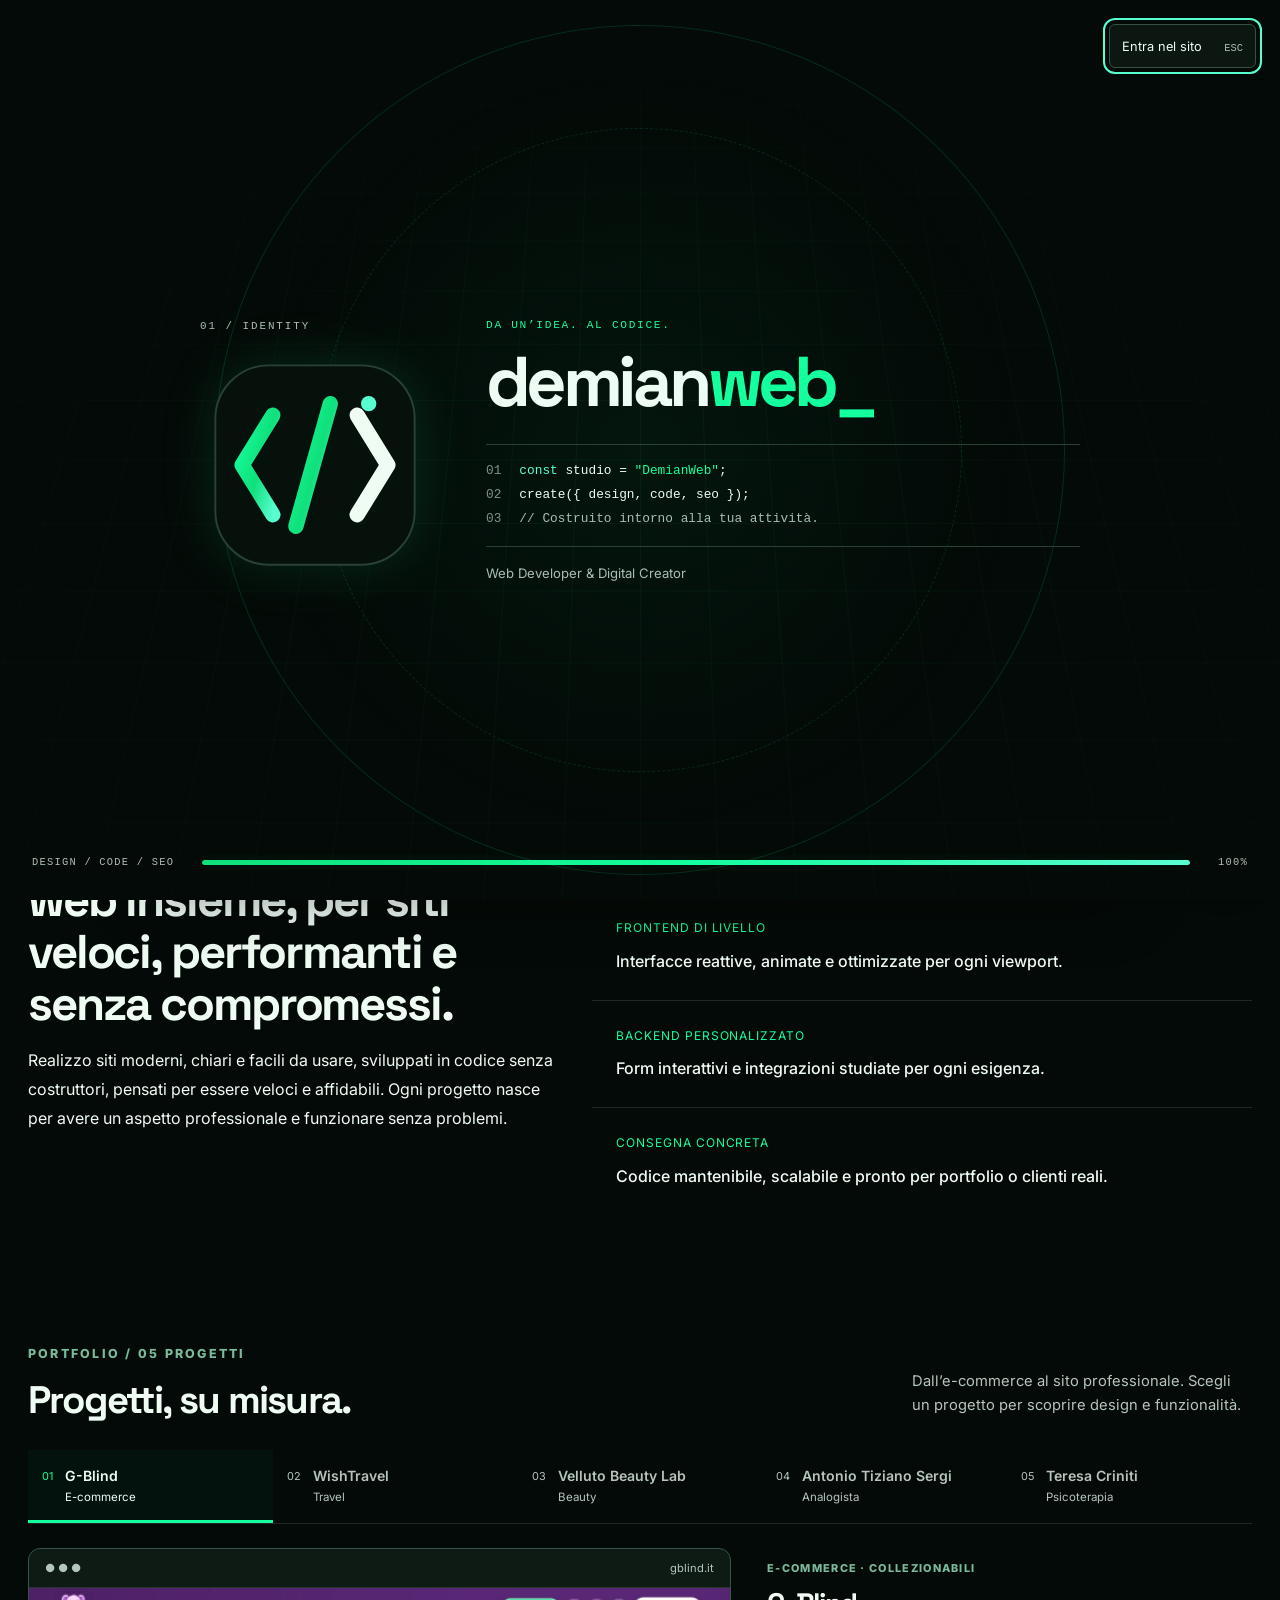
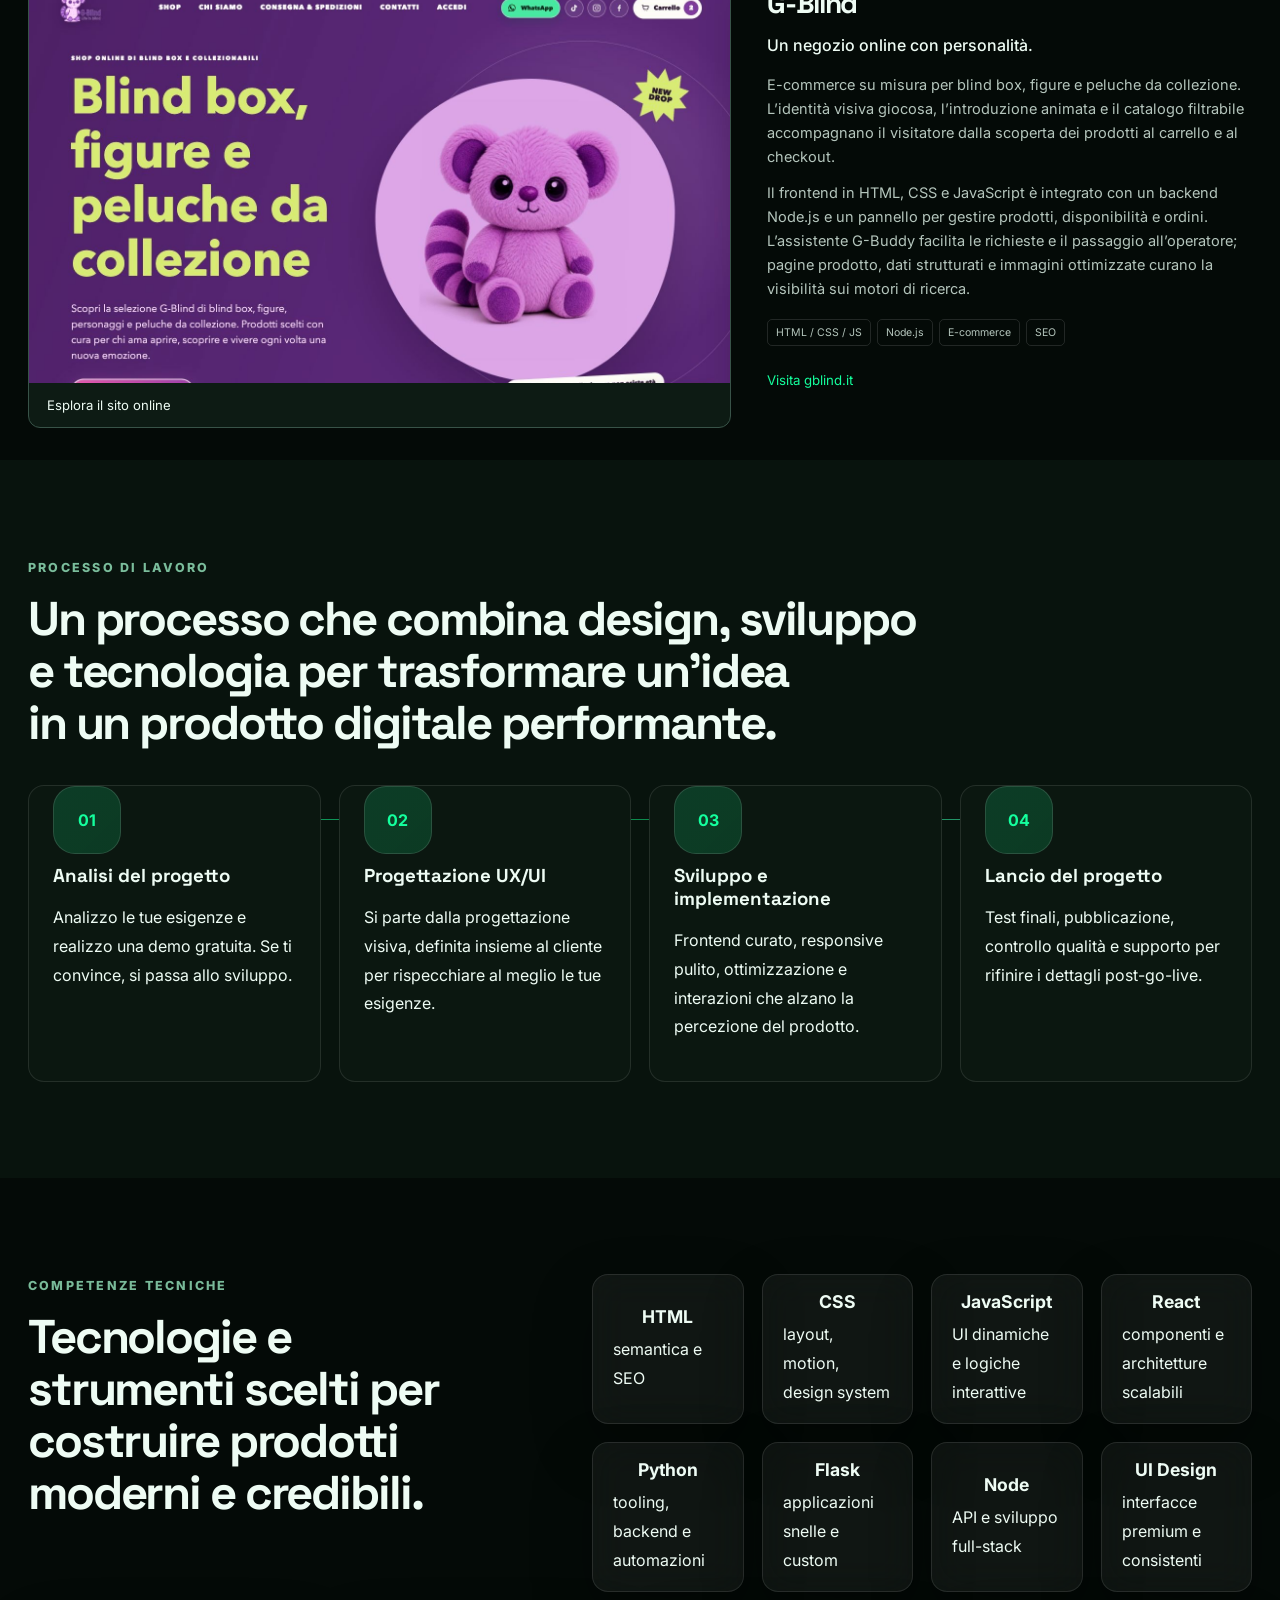
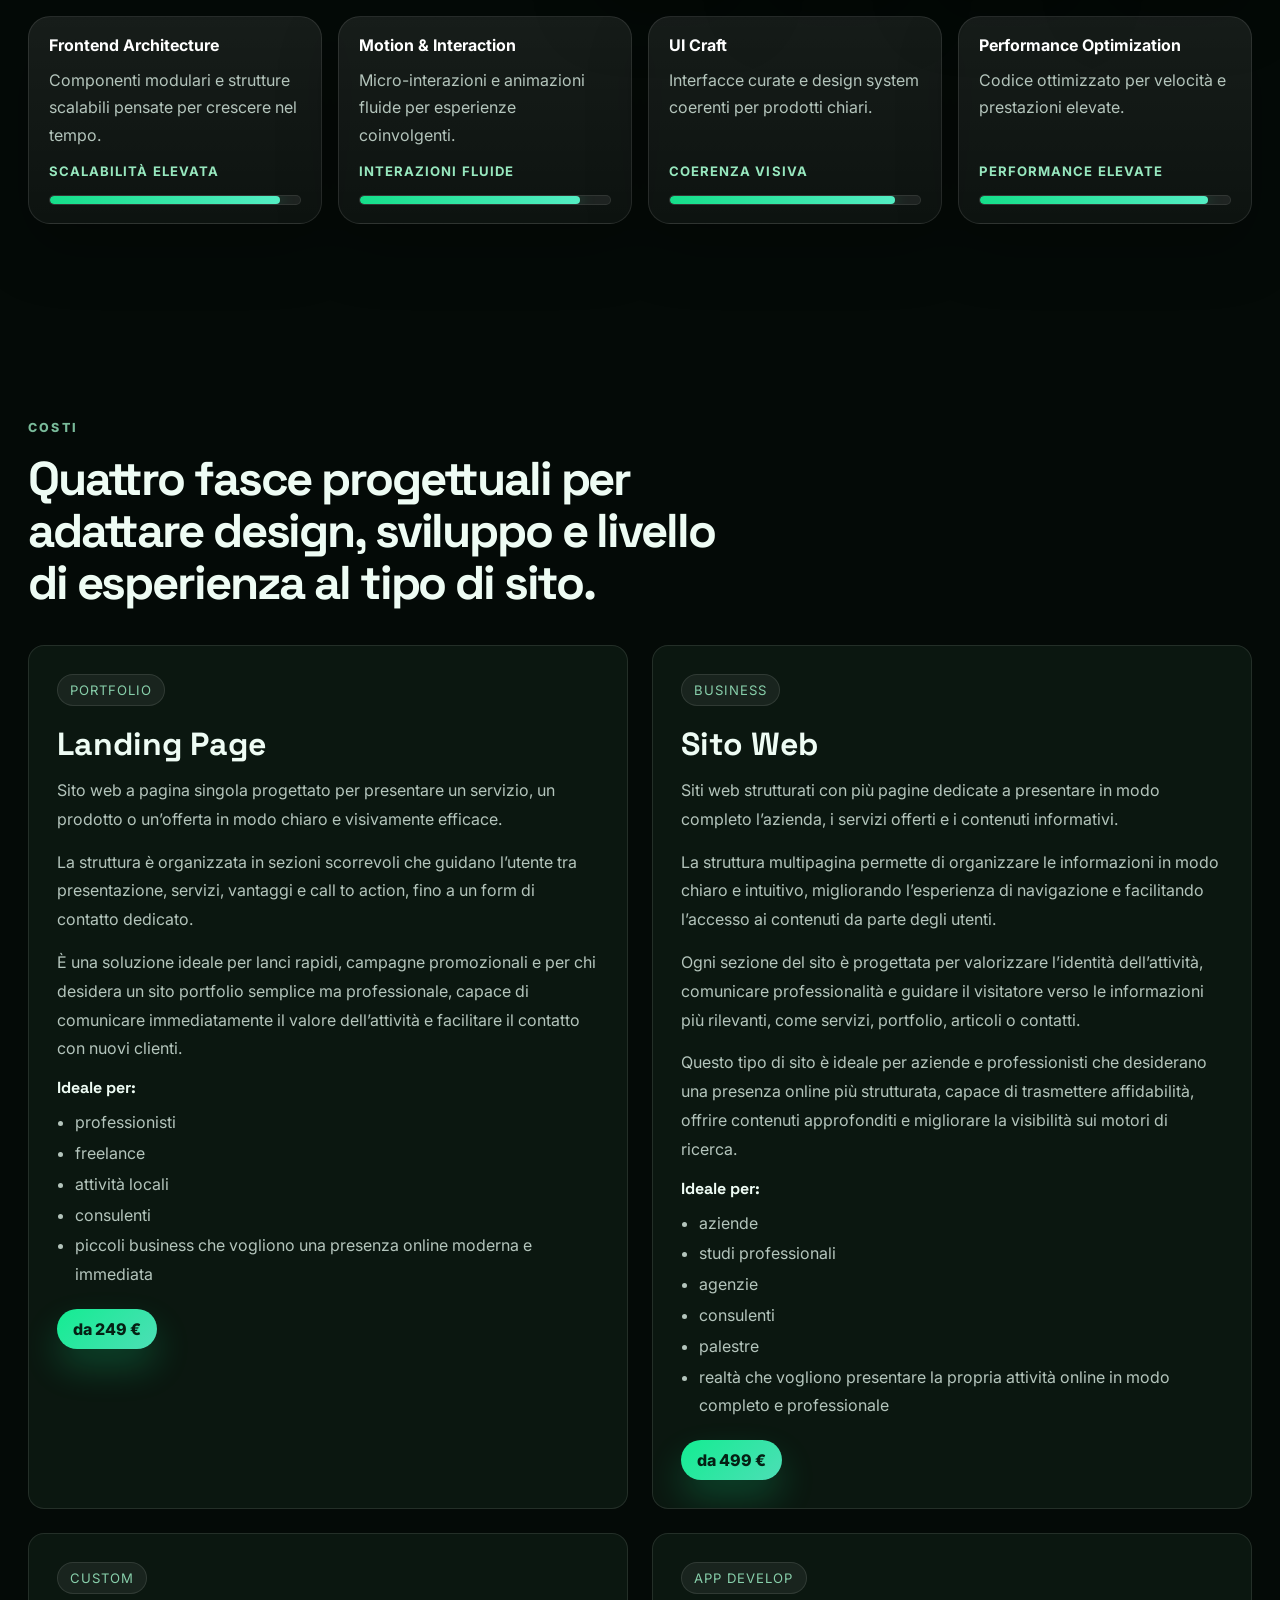
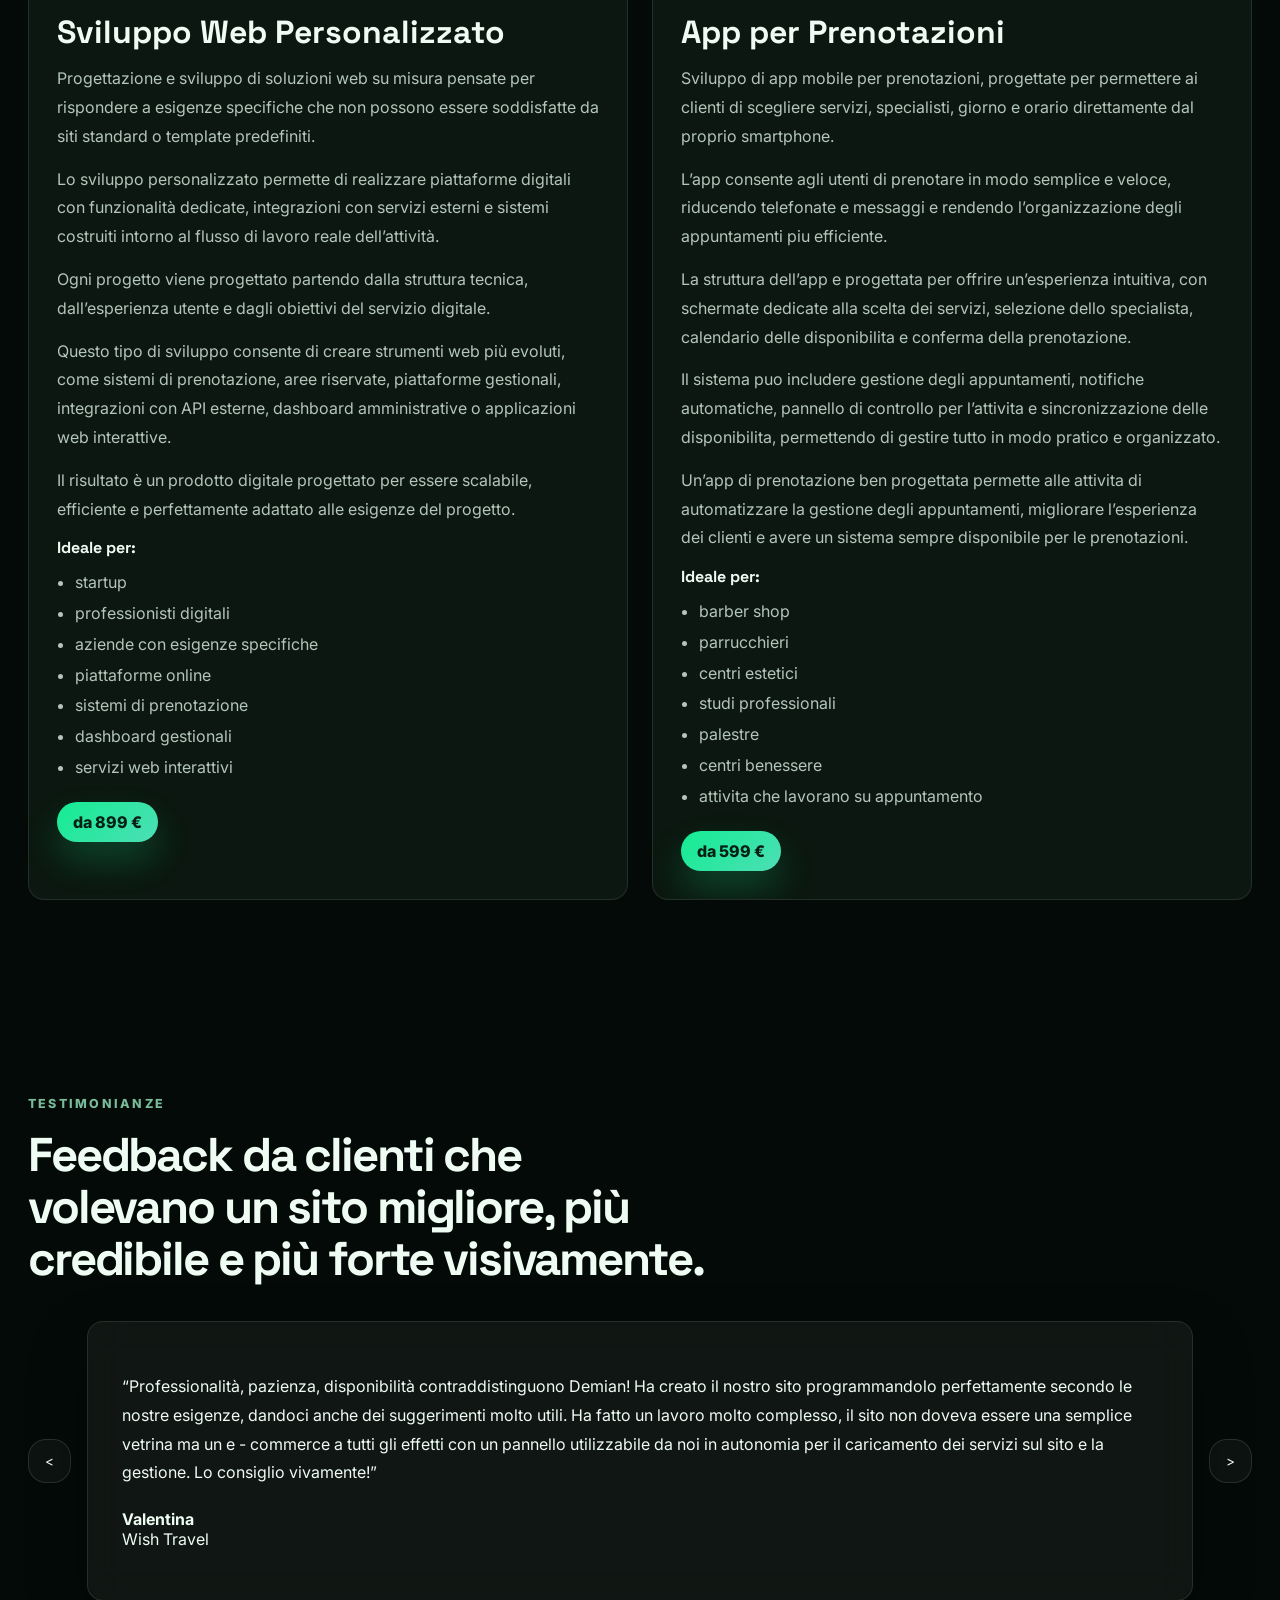
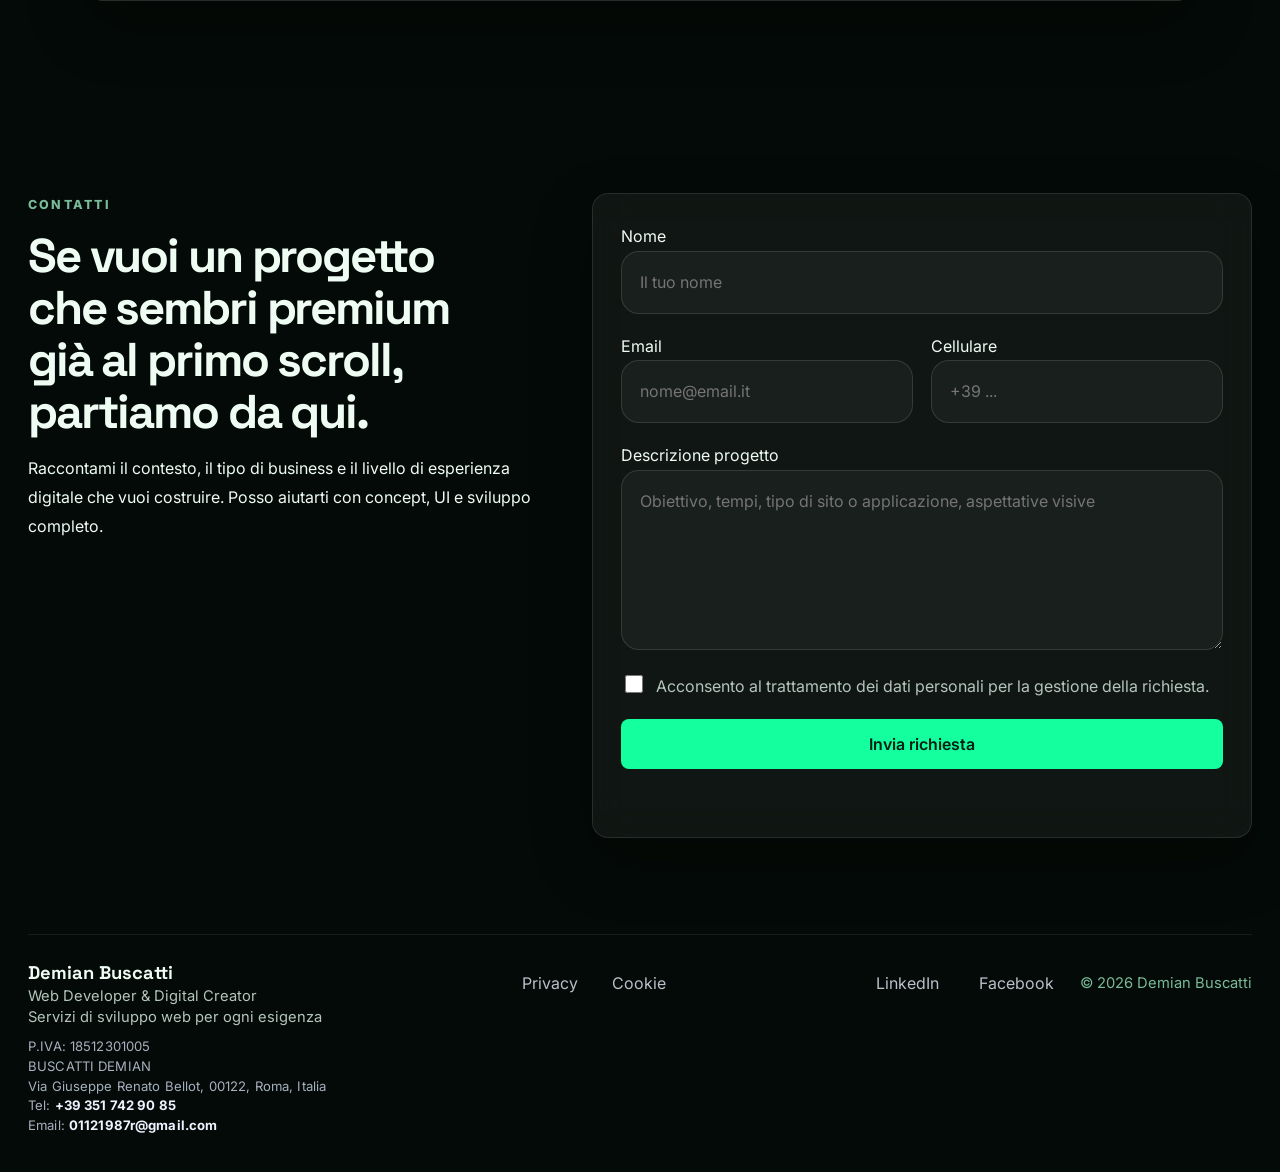
==== commit aa81083b: "Refresh portfolio design, add logo intro and client testimonials" ====
--- a/index.html
+++ b/index.html
@@ -21,7 +21,7 @@
     <link rel="icon" type="image/png" sizes="512x512" href="/favicon-512x512.png" />
     <link rel="apple-touch-icon" sizes="180x180" href="/apple-touch-icon.png" />
     <link rel="manifest" href="/site.webmanifest" />
-    <meta name="theme-color" content="#0b1020" />
+    <meta name="theme-color" content="#040a07" />
     <meta
       name="description"
       content="Web designer e sviluppatore web specializzato nella creazione di siti web professionali, applicazioni web, e-commerce e gestionali. Richiedi una demo gratuita!"
@@ -77,9 +77,38 @@
       href="https://fonts.googleapis.com/css2?family=Inter:wght@400;500;600;700;800&family=Space+Grotesk:wght@500;700&display=swap"
       rel="stylesheet"
     />
-    <link rel="stylesheet" href="styles.css" />
+    <link rel="stylesheet" href="styles.css?v=20261011-8" />
   </head>
-  <body>
+  <body class="studio-page">
+    <div class="site-intro" hidden role="dialog" aria-modal="true" aria-labelledby="intro-name">
+      <div class="intro-grid" aria-hidden="true"></div>
+      <div class="intro-orbit" aria-hidden="true"></div>
+      <button class="intro-skip" type="button">Entra nel sito <span>ESC</span></button>
+      <div class="intro-stage">
+        <div class="intro-symbol" aria-hidden="true">
+          <span class="intro-coordinate">01 / IDENTITY</span>
+          <svg viewBox="0 0 120 120" class="intro-logo">
+            <defs><linearGradient id="intro-glow" x1="0%" y1="0%" x2="100%" y2="100%"><stop offset="0%" stop-color="#14ff9d"/><stop offset="55%" stop-color="#0fe07b"/><stop offset="100%" stop-color="#58ffd1"/></linearGradient></defs>
+            <rect class="intro-frame" x="8" y="8" width="104" height="104" rx="28" fill="#07110c" stroke="#294137"/>
+            <path class="intro-bracket intro-left" pathLength="1" d="M38 34 22 60l16 26" fill="none" stroke="url(#intro-glow)" stroke-linecap="round" stroke-linejoin="round" stroke-width="8"/>
+            <path class="intro-bracket intro-right" pathLength="1" d="M82 34 98 60 82 86" fill="none" stroke="#eefcf4" stroke-linecap="round" stroke-linejoin="round" stroke-width="8"/>
+            <path class="intro-slash" pathLength="1" d="M68 28 50 92" fill="none" stroke="url(#intro-glow)" stroke-linecap="round" stroke-width="8"/>
+            <circle class="intro-dot" cx="88" cy="28" r="4" fill="#58ffd1"/>
+          </svg>
+        </div>
+        <div class="intro-content">
+          <p class="intro-kicker">DA UN’IDEA. AL CODICE.</p>
+          <h2 id="intro-name">demian<span>web</span><span class="intro-cursor" aria-hidden="true">_</span></h2>
+          <div class="intro-editor" aria-hidden="true">
+            <div><span class="intro-line-number">01</span><span><b>const</b> studio = <i>"DemianWeb"</i>;</span></div>
+            <div><span class="intro-line-number">02</span><span>create({ design, code, seo });</span></div>
+            <div><span class="intro-line-number">03</span><span class="intro-comment">// Costruito intorno alla tua attività.</span></div>
+          </div>
+          <p class="intro-caption">Web Developer &amp; Digital Creator</p>
+        </div>
+      </div>
+      <div class="intro-footer" aria-hidden="true"><span>DESIGN / CODE / SEO</span><div class="intro-track"><span></span></div><span class="intro-progress">0%</span></div>
+    </div>
     <div class="page-noise"></div>
     <div class="ambient ambient-a"></div>
     <div class="ambient ambient-b"></div>
@@ -129,61 +158,22 @@
 
     <main>
       <section class="hero-section" id="top">
-        <div class="hero-grid-lines"></div>
-        <div class="particles" aria-hidden="true">
-          <span></span><span></span><span></span><span></span><span></span><span></span>
-        </div>
-
+        <div class="hero-grid-lines" aria-hidden="true"></div>
         <div class="section-shell hero-shell">
           <div class="hero-copy reveal">
-            <span class="eyebrow">Esperienze digitali moderne • UI raffinate • Performance reali</span>
-            <h1>Creo siti web su misura, veloci e adatti a ogni esigenza</h1>
-            <p>
-              Realizzo siti, e-commerce e applicazioni web senza costruttori: solo codice su misura, veloci, affidabili e curati in ogni dettaglio.
-            </p>
-            <div class="hero-actions">
-              <a class="btn btn-primary" href="#portfolio">Guarda i progetti</a>
-              <button class="btn btn-outline" type="button" data-open-call-modal="true">Richiedi una call</button>
+            <span class="eyebrow">DemianWeb / Design e sviluppo indipendente</span>
+            <h1>La tua attività.<br>Il tuo sito.<br><em>100% su misura.</em></h1>
+            <div class="hero-bottom">
+              <p>Progetto e sviluppo siti web, e-commerce e applicazioni in codice. Un’identità riconoscibile, un’esperienza chiara e le funzionalità che servono alla tua attività.</p>
+              <div class="hero-actions">
+                <a class="btn btn-primary" href="#portfolio">Esplora il portfolio</a>
+                <button class="btn btn-outline" type="button" data-open-contact-modal="true">Richiedi la demo gratuita</button>
+              </div>
             </div>
-            <div class="hero-metrics">
-              <article>
-                <strong>30+</strong>
-                <span>progetti lanciati</span>
-              </article>
-              <article>
-                <strong>95+</strong>
-                <span>score Lighthouse medio</span>
-              </article>
-              <article>
-                <strong>100% <small>codice</small></strong>
-                <span>zero builder</span>
-              </article>
-            </div>
-          </div>
-
-          <div class="hero-visual reveal delay-1">
-            <div class="orbital orbital-a"></div>
-            <div class="orbital orbital-b"></div>
-            <div class="glass-card code-card">
-              <div class="glass-topline">
-                <span></span><span></span><span></span>
-              </div>
-              <div class="code-lines">
-                <div><small>interface</small> ProductExperience <small>{</small></div>
-                <div><span>motion:</span> <em>"fluid"</em>;</div>
-                <div><span>frontend:</span> <em>"performant"</em>;</div>
-                <div><span>visuals:</span> <em>"premium"</em>;</div>
-                <div><span>delivery:</span> <em>"production-ready"</em>;</div>
-                <div><small>}</small></div>
-              </div>
-            </div>
-            <div class="glass-card stack-card">
-              <span class="eyebrow muted">Stack preferito</span>
-              <strong>HTML / CSS / JS</strong>
-              <strong>React / Node</strong>
-              <strong>Python / Flask</strong>
-              <p>Dal concept alla messa online, con un workflow rapido e pulito.</p>
-            </div>
+          </div>
+          <div class="hero-signature reveal delay-1">
+            <div class="signature-mark" aria-hidden="true"><span>&lt;</span><i>/</i><span>&gt;</span></div>
+            <div class="signature-caption"><span>DESIGN / CODE / SEO</span><p>Un unico referente.<br>Dall’idea alla messa online.</p></div>
           </div>
         </div>
       </section>
@@ -220,104 +210,97 @@
 
       <section class="section portfolio-section" id="portfolio">
         <div class="section-shell">
-          <div class="section-heading reveal">
-            <span class="eyebrow">Portfolio</span>
-            <h2>Progetti ideati per farsi ricordare e funzionare davvero.</h2>
-          </div>
-
-          <div class="portfolio-desktop">
-            <a class="site-preview reveal" href="https://01121987r-beep.github.io/pizzeria-gourmet/" target="_blank" rel="noreferrer">
-              <div class="site-preview-media">
-                <img src="images/portfolio-pizzeria-gourmet.jpg" alt="Homepage sito Pizzeria Gourmet" />
-              </div>
-              <div class="site-preview-copy">
-                <span>Ristorazione</span>
-                <h3>Pizzeria Gourmet</h3>
-                <p>Sito per pizzeria sviluppato in HTML, CSS e JavaScript con esperienza immersiva, prenotazione guidata e chatbot AI che accompagna il cliente nelle richieste principali. Struttura SEO-friendly, performance ottimizzate e contenuti pensati per aumentare la visibilità locale e le conversioni da mobile e desktop.</p>
-              </div>
-            </a>
-
-            <a class="site-preview reveal delay-1" href="https://www.wishtravel.it/" target="_blank" rel="noreferrer">
-              <div class="site-preview-media">
-                <img src="images/portfolio-wishtravel.jpg" alt="Homepage sito WishTravel" />
-              </div>
-              <div class="site-preview-copy">
-                <span>Travel</span>
-                <h3>WishTravel</h3>
-                <p>Sito travel sviluppato su misura con frontend in HTML, CSS e JavaScript e backend in Node.js con pannello gestionale dedicato. Include collegamenti API esterne, sistema di ricezione pagamenti e logiche automatiche che nascondono le pagine/aree senza contenuti inseriti dal cliente, mantenendo il sito sempre pulito, aggiornato e ottimizzato SEO.</p>
-              </div>
-            </a>
-
-            <a class="site-preview reveal delay-2" href="https://www.vellutobeautylab.it/" target="_blank" rel="noreferrer">
-              <div class="site-preview-media">
-                <img src="images/portfolio-vellutobeautylab.jpg" alt="Homepage sito Velluto Beauty Lab" />
-              </div>
-              <div class="site-preview-copy">
-                <span>Beauty</span>
-                <h3>Velluto Beauty Lab</h3>
-                <p>Sito multipagina interattivo per beauty lab, realizzato in HTML, CSS e JavaScript, con percorsi chiari tra trattamenti, servizi e aree informative. Include form contatti per acquisizione lead, contenuti ottimizzati SEO e una struttura responsive pensata per comunicare in modo elegante e professionale su ogni dispositivo.</p>
-              </div>
-            </a>
-
-            <a class="site-preview reveal delay-3" href="https://www.antoniotizianosergi.it/" target="_blank" rel="noreferrer">
-              <div class="site-preview-media">
-                <img src="images/portfolio-antoniotizianosergi.jpg" alt="Homepage sito Antonio Tiziano Sergi" />
-              </div>
-              <div class="site-preview-copy">
-                <span>Analogista</span>
-                <h3>Antonio Tiziano Sergi</h3>
-                <p>Sito portfolio professionale per specialista analogista, sviluppato con HTML, CSS e JavaScript per valorizzare autorevolezza, metodo e servizi offerti. Progettato con attenzione SEO on-page, gerarchia dei contenuti e call to action strategiche, per migliorare il posizionamento e trasformare le visite in richieste di consulenza.</p>
-              </div>
-            </a>
-          </div>
-
-          <div class="portfolio-grid portfolio-mobile">
-            <article class="project-card large reveal">
-              <a class="project-media" href="https://01121987r-beep.github.io/pizzeria-gourmet/" target="_blank" rel="noreferrer">
-                <img src="images/portfolio-pizzeria-gourmet.jpg" alt="Anteprima sito Pizzeria Gourmet" />
-                <div class="project-overlay compact">
-                  <span>Ristorazione</span>
-                  <h3>Pizzeria Gourmet</h3>
-                  <p>Homepage d'impatto con visual full-width, narrazione del brand e call to action orientate alla prenotazione.</p>
-                  <div class="project-tags"><span>Motion</span><span>Branding</span><span>Conversion</span></div>
-                </div>
+          <div class="portfolio-heading reveal">
+            <div><span class="eyebrow">Portfolio / 05 progetti</span><h2>Progetti, su misura.</h2></div>
+            <p>Dall’e-commerce al sito professionale. Scegli un progetto per scoprire design e funzionalità.</p>
+          </div>
+          <div class="project-gallery" data-project-gallery>
+            <div class="project-tabs" aria-label="Scegli un progetto" hidden>
+              <button class="project-tab" type="button" id="project-tab-gblind" data-project-target="project-gblind"><span class="project-tab-number">01</span><span><strong>G-Blind</strong><small>E-commerce</small></span></button>
+              <button class="project-tab" type="button" id="project-tab-wishtravel" data-project-target="project-wishtravel"><span class="project-tab-number">02</span><span><strong>WishTravel</strong><small>Travel</small></span></button>
+              <button class="project-tab" type="button" id="project-tab-velluto" data-project-target="project-velluto"><span class="project-tab-number">03</span><span><strong>Velluto Beauty Lab</strong><small>Beauty</small></span></button>
+              <button class="project-tab" type="button" id="project-tab-sergi" data-project-target="project-sergi"><span class="project-tab-number">04</span><span><strong>Antonio Tiziano Sergi</strong><small>Analogista</small></span></button>
+              <button class="project-tab" type="button" id="project-tab-teresa" data-project-target="project-teresa"><span class="project-tab-number">05</span><span><strong>Teresa Criniti</strong><small>Psicoterapia</small></span></button>
+            </div>
+            <article class="project-study" id="project-gblind" aria-labelledby="project-title-gblind">
+              <a class="study-preview" href="https://www.gblind.it/" target="_blank" rel="noopener noreferrer" aria-label="Visita G-Blind (nuova scheda)">
+                <div class="study-browser" aria-hidden="true"><span>● ● ●</span><span>gblind.it</span></div>
+                <img src="images/portfolio-gblind.jpg" alt="Homepage reale di G-Blind" loading="lazy" />
+                <span class="study-open">Esplora il sito online</span>
               </a>
-            </article>
-
-            <article class="project-card small reveal delay-1">
-              <a class="project-media" href="https://www.wishtravel.it/" target="_blank" rel="noreferrer">
-                <img src="images/portfolio-wishtravel.jpg" alt="Anteprima sito WishTravel" />
-                <div class="project-overlay compact">
-                  <span>Travel</span>
-                  <h3>WishTravel</h3>
-                  <p>Sito agenzia viaggi con offerte in evidenza e percorsi pensati per convertire visite in richieste.</p>
-                  <div class="project-tags"><span>Travel UX</span><span>SEO</span><span>Lead Generation</span></div>
-                </div>
+              <div class="study-copy">
+                <span class="eyebrow">E-commerce · Collezionabili</span>
+                <h3 id="project-title-gblind">G-Blind</h3>
+                <h4>Un negozio online con personalità.</h4>
+                <p>E-commerce su misura per blind box, figure e peluche da collezione. L’identità visiva giocosa, l’introduzione animata e il catalogo filtrabile accompagnano il visitatore dalla scoperta dei prodotti al carrello e al checkout.</p>
+                <p>Il frontend in HTML, CSS e JavaScript è integrato con un backend Node.js e un pannello per gestire prodotti, disponibilità e ordini. L’assistente G-Buddy facilita le richieste e il passaggio all’operatore; pagine prodotto, dati strutturati e immagini ottimizzate curano la visibilità sui motori di ricerca.</p>
+                <ul class="study-tags" aria-label="Tecnologie e caratteristiche"><li>HTML / CSS / JS</li><li>Node.js</li><li>E-commerce</li><li>SEO</li></ul>
+                <a class="study-link" href="https://www.gblind.it/" target="_blank" rel="noopener noreferrer">Visita gblind.it</a>
+              </div>
+            </article>
+            <article class="project-study" id="project-wishtravel" aria-labelledby="project-title-wishtravel">
+              <a class="study-preview" href="https://www.wishtravel.it/" target="_blank" rel="noopener noreferrer" aria-label="Visita WishTravel (nuova scheda)">
+                <div class="study-browser" aria-hidden="true"><span>● ● ●</span><span>wishtravel.it</span></div>
+                <img src="images/portfolio-wishtravel.jpg" alt="Homepage reale di WishTravel" loading="lazy" />
+                <span class="study-open">Esplora il sito online</span>
               </a>
-            </article>
-
-            <article class="project-card small reveal delay-2">
-              <a class="project-media" href="https://www.vellutobeautylab.it/" target="_blank" rel="noreferrer">
-                <img src="images/portfolio-vellutobeautylab.jpg" alt="Anteprima sito Velluto Beauty Lab" />
-                <div class="project-overlay compact">
-                  <span>Beauty</span>
-                  <h3>Velluto Beauty Lab</h3>
-                  <p>Sito beauty premium con identità elegante, presentazione servizi chiara e focus sul contatto diretto.</p>
-                  <div class="project-tags"><span>Luxury UI</span><span>Brand Story</span><span>Lead Form</span></div>
-                </div>
+              <div class="study-copy">
+                <span class="eyebrow">Travel · Piattaforma su misura</span>
+                <h3 id="project-title-wishtravel">WishTravel</h3>
+                <h4>Viaggi e contenuti, gestiti in autonomia.</h4>
+                <p>Sito per agenzia di viaggi sviluppato intorno alle esigenze del cliente: una presentazione coinvolgente delle proposte e percorsi chiari per passare dall’ispirazione alla richiesta di informazioni.</p>
+                <p>Frontend in HTML, CSS e JavaScript e backend Node.js con pannello gestionale dedicato, per aggiornare i contenuti in autonomia. Il progetto integra API esterne e ricezione dei pagamenti; le sezioni senza contenuti vengono nascoste automaticamente. Layout responsive e struttura SEO completano un sito pensato per restare ordinato e facile da gestire.</p>
+                <ul class="study-tags" aria-label="Tecnologie e caratteristiche"><li>HTML / CSS / JS</li><li>Node.js</li><li>API</li><li>SEO</li></ul>
+                <a class="study-link" href="https://www.wishtravel.it/" target="_blank" rel="noopener noreferrer">Visita wishtravel.it</a>
+              </div>
+            </article>
+            <article class="project-study" id="project-velluto" aria-labelledby="project-title-velluto">
+              <a class="study-preview" href="https://www.vellutobeautylab.it/" target="_blank" rel="noopener noreferrer" aria-label="Visita Velluto Beauty Lab (nuova scheda)">
+                <div class="study-browser" aria-hidden="true"><span>● ● ●</span><span>vellutobeautylab.it</span></div>
+                <img src="images/portfolio-vellutobeautylab.jpg" alt="Homepage reale di Velluto Beauty Lab" loading="lazy" />
+                <span class="study-open">Esplora il sito online</span>
               </a>
-            </article>
-
-            <article class="project-card wide reveal delay-3">
-              <a class="project-media" href="https://www.antoniotizianosergi.it/" target="_blank" rel="noreferrer">
-                <img src="images/portfolio-antoniotizianosergi.jpg" alt="Anteprima sito Antonio Tiziano Sergi" />
-                <div class="project-overlay compact">
-                  <span>Analogista</span>
-                  <h3>Antonio Tiziano Sergi</h3>
-                  <p>Sito professionale per analogista con posizionamento autorevole e percorsi orientati alla consulenza.</p>
-                  <div class="project-tags"><span>Brand Positioning</span><span>Authority</span><span>Lead Form</span></div>
-                </div>
+              <div class="study-copy">
+                <span class="eyebrow">Beauty · Sito multipagina</span>
+                <h3 id="project-title-velluto">Velluto Beauty Lab</h3>
+                <h4>Un’esperienza digitale curata come il brand.</h4>
+                <p>Sito multipagina per un beauty lab, con un’identità elegante e percorsi dedicati a trattamenti, servizi e presentazione dell’attività. La navigazione organizza le informazioni per aiutare il visitatore a trovare il servizio più adatto.</p>
+                <p>Sviluppato in HTML, CSS e JavaScript, include interazioni, form di contatto e inviti all’azione che facilitano la richiesta di informazioni. Contenuti e gerarchie sono curati per la SEO; il layout responsive mantiene immagini, testi e moduli leggibili e utilizzabili su desktop e smartphone.</p>
+                <ul class="study-tags" aria-label="Tecnologie e caratteristiche"><li>HTML / CSS / JS</li><li>UI Design</li><li>Responsive</li><li>SEO</li></ul>
+                <a class="study-link" href="https://www.vellutobeautylab.it/" target="_blank" rel="noopener noreferrer">Visita vellutobeautylab.it</a>
+              </div>
+            </article>
+            <article class="project-study" id="project-sergi" aria-labelledby="project-title-sergi">
+              <a class="study-preview" href="https://www.antoniotizianosergi.it/" target="_blank" rel="noopener noreferrer" aria-label="Visita Antonio Tiziano Sergi (nuova scheda)">
+                <div class="study-browser" aria-hidden="true"><span>● ● ●</span><span>antoniotizianosergi.it</span></div>
+                <img src="images/portfolio-antoniotizianosergi.jpg" alt="Homepage reale di Antonio Tiziano Sergi" loading="lazy" />
+                <span class="study-open">Esplora il sito online</span>
               </a>
+              <div class="study-copy">
+                <span class="eyebrow">Analogista · Sito professionale</span>
+                <h3 id="project-title-sergi">Antonio Tiziano Sergi</h3>
+                <h4>Metodo e professionalità, in primo piano.</h4>
+                <p>Portfolio professionale per uno specialista analogista: il sito presenta la persona, il metodo e gli ambiti di intervento attraverso una struttura chiara, progettata per comunicare autorevolezza e accompagnare verso la richiesta di consulenza.</p>
+                <p>Realizzato in HTML, CSS e JavaScript, combina un’interfaccia responsive, immagini personali e contenuti organizzati per una lettura semplice. Titoli, metadati e gerarchia delle informazioni sono curati per la SEO on-page; i collegamenti ai contatti rendono immediato il passaggio dalla visita al dialogo con il professionista.</p>
+                <ul class="study-tags" aria-label="Tecnologie e caratteristiche"><li>HTML / CSS / JS</li><li>Portfolio</li><li>Responsive</li><li>SEO</li></ul>
+                <a class="study-link" href="https://www.antoniotizianosergi.it/" target="_blank" rel="noopener noreferrer">Visita antoniotizianosergi.it</a>
+              </div>
+            </article>
+            <article class="project-study" id="project-teresa" aria-labelledby="project-title-teresa">
+              <a class="study-preview" href="https://www.teresacrinitipsicologa.it/" target="_blank" rel="noopener noreferrer" aria-label="Visita Teresa Criniti (nuova scheda)">
+                <div class="study-browser" aria-hidden="true"><span>● ● ●</span><span>teresacrinitipsicologa.it</span></div>
+                <img src="images/portfolio-teresa-criniti.jpg" alt="Homepage reale di Teresa Criniti" loading="lazy" />
+                <span class="study-open">Esplora il sito online</span>
+              </a>
+              <div class="study-copy">
+                <span class="eyebrow">Psicoterapia · Sito professionale</span>
+                <h3 id="project-title-teresa">Teresa Criniti</h3>
+                <h4>Una presenza online che accoglie e orienta.</h4>
+                <p>Sito per una psicologa e psicoterapeuta ad Asti e online, con un linguaggio visivo rassicurante, fotografie della professionista e sezioni dedicate ad approccio, percorsi e studio. Gli approfondimenti interattivi permettono di esplorare le aree di intervento senza appesantire la navigazione.</p>
+                <p>Frontend in HTML, CSS e JavaScript, con moduli di richiesta colloquio gestiti in PHP, scelta del canale di contatto e gestione dei consensi. SEO locale, dati strutturati, immagini responsive e contenuti ben organizzati aiutano a presentare l’attività e a rendere semplice il primo contatto da qualsiasi dispositivo.</p>
+                <ul class="study-tags" aria-label="Tecnologie e caratteristiche"><li>HTML / CSS / JS</li><li>PHP</li><li>UI Design</li><li>SEO</li></ul>
+                <a class="study-link" href="https://www.teresacrinitipsicologa.it/" target="_blank" rel="noopener noreferrer">Visita teresacrinitipsicologa.it</a>
+              </div>
             </article>
           </div>
         </div>
@@ -603,7 +586,7 @@
           </div>
 
           <div class="testimonial-slider reveal delay-1">
-            <button class="slider-arrow prev" type="button" aria-label="Recensione precedente">‹</button>
+            <button class="slider-control prev" type="button" aria-label="Recensione precedente">&lt;</button>
             <div class="testimonial-track">
               <article class="testimonial-card is-active">
                 <p>“Professionalità, pazienza, disponibilità contraddistinguono Demian! Ha creato il nostro sito programmandolo perfettamente secondo le nostre esigenze, dandoci anche dei suggerimenti molto utili. Ha fatto un lavoro molto complesso, il sito non doveva essere una semplice vetrina ma un e - commerce a tutti gli effetti con un pannello utilizzabile da noi in autonomia per il caricamento dei servizi sul sito e la gestione. Lo consiglio vivamente!”</p>
@@ -622,8 +605,20 @@
                 <strong>Marina</strong>
                 <span>Specialista in logistica</span>
               </article>
+              <article class="testimonial-card">
+                <p>“Davvero soddisfatta! In poco tempo e con grande professionalità ha creato un sito meraviglioso che risponde pienamente a quello che cercavo. Oltre le mie aspettative ! Bravissimo Demian.”</p>
+                <strong>Vittoria Rescigno</strong>
+                <span>G-blind</span>
+              </article>
+              <article class="testimonial-card">
+                <p>“Sono stata contattata da Demian e fin da subito mi ha trasmesso grande professionalità. Si percepisce immediatamente che conosce molto bene il suo lavoro, grazie alla sua preparazione, esperienza e competenza.</p>
+                <p>Ho scelto di affidargli la realizzazione del mio sito e sono rimasta davvero soddisfatta del risultato. Oltre a offrire un servizio di ottima qualità, propone prezzi molto competitivi e, cosa per me altrettanto importante, è sempre stato gentile, disponibile e attento alle mie esigenze.</p>
+                <p>Ha seguito ogni dettaglio con grande precisione, ascoltando le mie richieste e mostrando sempre molta cura nel lavoro. Una persona seria, competente e affidabile, che consiglio”</p>
+                <strong>Dott.ssa Teresa Criniti</strong>
+                <span>Psicologa e Psicoterapeuta</span>
+              </article>
             </div>
-            <button class="slider-arrow next" type="button" aria-label="Recensione successiva">›</button>
+            <button class="slider-control next" type="button" aria-label="Recensione successiva">&gt;</button>
           </div>
         </div>
       </section>
@@ -780,6 +775,6 @@
       </div>
     </div>
 
-    <script src="script.js"></script>
+    <script src="script.js?v=20261011-8"></script>
   </body>
 </html>
--- a/styles.css
+++ b/styles.css
@@ -4,16 +4,16 @@
   --panel: rgba(255, 255, 255, 0.06);
   --panel-strong: rgba(255, 255, 255, 0.1);
   --text: #eefcf4;
-  --muted: rgba(212, 241, 224, 0.72);
+  --muted: #b4c5bc;
   --line: rgba(255, 255, 255, 0.12);
   --blue: #14ff9d;
   --violet: #0fe07b;
   --cyan: #58ffd1;
   --glow: linear-gradient(135deg, rgba(20, 255, 157, 0.86), rgba(15, 224, 123, 0.74), rgba(88, 255, 209, 0.72));
   --shadow: 0 24px 60px rgba(0, 0, 0, 0.28);
-  --radius-xl: 34px;
-  --radius-lg: 24px;
-  --radius-md: 18px;
+  --radius-xl: 16px;
+  --radius-lg: 12px;
+  --radius-md: 8px;
 }
 
 * {
@@ -27,9 +27,7 @@
 body {
   margin: 0;
   font-family: "Inter", sans-serif;
-  background: radial-gradient(circle at top left, rgba(20, 255, 157, 0.12), transparent 22%),
-    radial-gradient(circle at 80% 10%, rgba(88, 255, 209, 0.1), transparent 22%),
-    linear-gradient(180deg, #030806, #07110c 42%, #030806 100%);
+  background: var(--bg);
   color: var(--text);
   overflow-x: hidden;
 }
@@ -62,7 +60,7 @@
   position: fixed;
   inset: 0;
   pointer-events: none;
-  opacity: 0.12;
+  opacity: 0.025;
   background-image: radial-gradient(rgba(255, 255, 255, 0.22) 0.4px, transparent 0.4px);
   background-size: 10px 10px;
 }
@@ -72,7 +70,7 @@
   border-radius: 999px;
   filter: blur(80px);
   pointer-events: none;
-  opacity: 0.45;
+  opacity: 0.08;
 }
 
 .ambient-a {
@@ -102,7 +100,7 @@
 .section-shell,
 .header-shell {
   width: min(100%, calc(100% - 56px));
-  max-width: 1440px;
+  max-width: 1320px;
   margin: 0 auto;
 }
 
@@ -111,12 +109,12 @@
   top: 0;
   z-index: 60;
   backdrop-filter: blur(18px);
-  background: rgba(4, 10, 7, 0.44);
+  background: rgba(4, 10, 7, 0.94);
   border-bottom: 1px solid rgba(255, 255, 255, 0.06);
 }
 
 .site-header.is-solid {
-  background: rgba(4, 10, 7, 0.84);
+  background: rgba(4, 10, 7, 0.98);
 }
 
 .header-shell {
@@ -248,8 +246,10 @@
   justify-content: center;
   gap: 10px;
   padding: 14px 22px;
-  border-radius: 999px;
+  border-radius: 8px;
   border: 1px solid transparent;
+  font-weight: 600;
+  min-height: 48px;
   cursor: pointer;
   transition: transform 0.25s ease, box-shadow 0.25s ease, background 0.25s ease, border-color 0.25s ease;
 }
@@ -258,23 +258,10 @@
   transform: translateY(-2px);
 }
 
-.hero-actions .btn {
-  animation: heroButtonFloat 4.8s cubic-bezier(0.42, 0, 0.2, 1) infinite;
-  will-change: transform, box-shadow;
-}
-
-.hero-actions .btn:nth-child(2) {
-  animation-delay: 0.8s;
-}
-
-.hero-actions .btn:hover {
-  animation-play-state: paused;
-}
-
 .btn-primary {
-  background: var(--glow);
-  color: #fff;
-  box-shadow: 0 16px 38px rgba(20, 255, 157, 0.2);
+  background: var(--blue);
+  color: #042015;
+  box-shadow: none;
 }
 
 .btn-outline {
@@ -331,16 +318,17 @@
 }
 
 .portfolio-section {
-  padding-bottom: 20px;
+  padding-bottom: 96px;
 }
 
 .process-section {
-  padding-top: 10px;
+  padding-top: 96px;
+  background: var(--bg-alt);
 }
 
 .hero-section {
   position: relative;
-  min-height: 100vh;
+  min-height: auto;
   display: grid;
   align-items: start;
   overflow: hidden;
@@ -348,9 +336,10 @@
 
 @media (min-width: 901px) {
   .hero-section {
-    min-height: calc(100vh - 88px);
-    padding-top: 56px;
-    padding-bottom: 72px;
+    min-height: 700px;
+    padding-top: 84px;
+    padding-bottom: 84px;
+    align-items: center;
   }
 }
 
@@ -389,9 +378,9 @@
   padding-top: 0;
   z-index: 1;
   display: grid;
-  grid-template-columns: minmax(0, 1fr) minmax(320px, 460px);
-  gap: 40px;
-  align-items: start;
+  grid-template-columns: minmax(0, 1.05fr) minmax(0, 1fr);
+  gap: 64px;
+  align-items: center;
 }
 
 .eyebrow {
@@ -417,17 +406,21 @@
 
 .hero-copy h1 {
   max-width: 840px;
-  font-size: clamp(2.8rem, 5.8vw, 5.2rem);
+  font-size: clamp(3rem, 5.5vw, 5.5rem);
+  line-height: 1.04;
+  text-wrap: balance;
 }
 
 .hero-copy .eyebrow {
-  font-size: 0.58rem;
-  letter-spacing: 0.14em;
+  font-size: 0.72rem;
+  letter-spacing: 0.1em;
 }
 
 .section h2 {
   max-width: 900px;
-  font-size: clamp(2.8rem, 5vw, 5rem);
+  font-size: clamp(2.3rem, 3.7vw, 3.6rem);
+  line-height: 1.1;
+  text-wrap: balance;
 }
 
 .hero-copy p,
@@ -488,13 +481,18 @@
 }
 
 .hero-metrics article {
-  padding: 16px 18px;
-  border-radius: 20px;
+  padding: 0 18px 0 0;
+  border-radius: 0;
+  border: 0;
+  border-right: 1px solid var(--line);
+  background: transparent;
+  box-shadow: none;
+  backdrop-filter: none;
 }
 
 .hero-metrics strong {
   display: block;
-  font-size: 1.6rem;
+  font-size: 1.05rem;
 }
 
 .hero-metrics strong small {
@@ -510,7 +508,7 @@
 
 .hero-visual {
   position: relative;
-  min-height: 620px;
+  min-height: 0;
 }
 
 .orbital {
@@ -619,7 +617,12 @@
 .glass-panel {
   padding: 24px;
   transition: transform 0.35s ease, box-shadow 0.35s ease, border-color 0.35s ease;
-  animation: introPulse 2.8s ease-in-out infinite;
+  background: transparent;
+  border: 0;
+  border-top: 1px solid var(--line);
+  border-radius: 0;
+  box-shadow: none;
+  backdrop-filter: none;
 }
 
 .intro-panels .glass-panel:nth-child(2) {
@@ -635,7 +638,7 @@
 }
 
 .glass-panel:hover {
-  transform: translateY(-8px) scale(1.06);
+  transform: translateY(-3px);
   box-shadow: 0 30px 64px rgba(0, 0, 0, 0.34);
   border-color: rgba(20, 255, 157, 0.24);
   animation-play-state: paused;
@@ -685,77 +688,6 @@
 .portfolio-grid {
   grid-template-columns: repeat(3, minmax(0, 1fr));
   grid-auto-rows: auto;
-}
-
-.portfolio-section .section-heading {
-  margin-bottom: 28px;
-}
-
-.portfolio-desktop {
-  display: none;
-}
-
-.portfolio-mobile {
-  display: grid;
-}
-
-.site-preview {
-  position: relative;
-  display: grid;
-  grid-template-columns: minmax(0, 1.45fr) minmax(0, 1fr);
-  border-radius: var(--radius-xl);
-  overflow: hidden;
-  border: 1px solid rgba(255, 255, 255, 0.12);
-  background: rgba(255, 255, 255, 0.04);
-  transition: transform 0.36s ease, box-shadow 0.36s ease, border-color 0.36s ease;
-}
-
-.site-preview-media {
-  min-height: 280px;
-}
-
-.site-preview-media img {
-  width: 100%;
-  height: 100%;
-  object-fit: cover;
-  transition: transform 0.48s ease;
-}
-
-.site-preview-copy {
-  display: flex;
-  flex-direction: column;
-  justify-content: flex-end;
-  gap: 12px;
-  padding: 28px;
-  background: linear-gradient(165deg, rgba(6, 14, 11, 0.96), rgba(5, 10, 8, 0.88));
-}
-
-.site-preview-copy span {
-  color: rgba(166, 255, 210, 0.82);
-  text-transform: uppercase;
-  letter-spacing: 0.08em;
-  font-size: 0.78rem;
-}
-
-.site-preview-copy h3 {
-  margin: 0;
-  font-size: clamp(1.25rem, 1.3vw, 1.75rem);
-}
-
-.site-preview-copy p {
-  margin: 0;
-  color: var(--muted);
-  line-height: 1.5;
-}
-
-.site-preview:hover {
-  transform: translateY(-8px) scale(1.01);
-  box-shadow: 0 30px 64px rgba(0, 0, 0, 0.34);
-  border-color: rgba(20, 255, 157, 0.32);
-}
-
-.site-preview:hover .site-preview-media img {
-  transform: scale(1.04);
 }
 
 .project-card,
@@ -881,7 +813,7 @@
 }
 
 .project-card.large:hover {
-  transform: translateY(-10px) scale(1.05);
+  transform: translateY(-4px);
   z-index: 3;
 }
 
@@ -978,7 +910,7 @@
 }
 
 .timeline-step:hover {
-  transform: translateY(-10px) scale(1.05);
+  transform: translateY(-4px);
   box-shadow: 0 30px 64px rgba(0, 0, 0, 0.34);
   border-color: rgba(20, 255, 157, 0.28);
 }
@@ -994,7 +926,7 @@
   background: linear-gradient(135deg, rgba(20, 255, 157, 0.16), rgba(15, 224, 123, 0.18));
   border: 1px solid rgba(255, 255, 255, 0.12);
   font-weight: 700;
-  animation: timelineBadgeFloat 2.6s ease-in-out infinite;
+  color: var(--blue);
 }
 
 .skills-grid {
@@ -1003,9 +935,9 @@
 
 .pricing-grid {
   display: grid;
-  grid-template-columns: repeat(4, minmax(0, 1fr));
-  gap: 18px;
-  margin-top: 28px;
+  grid-template-columns: repeat(2, minmax(0, 1fr));
+  gap: 24px;
+  margin-top: 36px;
 }
 
 .pricing-card {
@@ -1021,7 +953,7 @@
 }
 
 .pricing-card:hover {
-  transform: translateY(-10px) scale(1.05);
+  transform: translateY(-4px);
   box-shadow: 0 34px 70px rgba(0, 0, 0, 0.36);
   border-color: rgba(20, 255, 157, 0.24);
 }
@@ -1074,23 +1006,15 @@
 }
 
 .pricing-badge {
-  position: absolute;
-  left: -160px;
-  bottom: 24px;
+  position: relative;
+  display: inline-block;
+  margin-top: 20px;
   padding: 10px 16px;
   border-radius: 999px;
   background: linear-gradient(135deg, rgba(20, 255, 157, 0.92), rgba(88, 255, 209, 0.86));
   color: #052014;
   font-weight: 800;
   box-shadow: 0 18px 36px rgba(20, 255, 157, 0.2);
-  transition: transform 0.4s ease, left 0.4s ease, opacity 0.4s ease;
-  opacity: 0;
-}
-
-.pricing-card.has-price:hover .pricing-badge {
-  left: 24px;
-  opacity: 1;
-  transform: translateY(-6px);
 }
 
 .skill-chip {
@@ -1225,20 +1149,20 @@
 
 .testimonial-slider {
   display: grid;
-  grid-template-columns: 56px minmax(0, 1fr) 56px;
+  grid-template-columns: auto minmax(0, 1fr) auto;
   gap: 16px;
   align-items: center;
   margin-top: 28px;
 }
 
-.slider-arrow {
-  width: 56px;
-  height: 56px;
+.slider-control {
+  min-height: 44px;
+  padding: 12px 16px;
   border-radius: 18px;
   border: 1px solid rgba(255, 255, 255, 0.12);
   background: rgba(255, 255, 255, 0.04);
   color: #fff;
-  font-size: 2rem;
+  font-size: 0.85rem;
   cursor: pointer;
 }
 
@@ -1253,7 +1177,7 @@
   grid-area: 1 / 1;
   padding: 34px;
   opacity: 0;
-  transform: translateX(40px) scale(0.98);
+  transform: translateY(12px);
   visibility: hidden;
   pointer-events: none;
   transition: opacity 0.45s ease, transform 0.45s ease;
@@ -1265,6 +1189,8 @@
   visibility: visible;
   pointer-events: auto;
 }
+
+.testimonial-card[hidden] { display: none; }
 
 .testimonial-card strong {
   display: block;
@@ -1734,17 +1660,6 @@
   }
 }
 
-@media (min-width: 1025px) {
-  .portfolio-desktop {
-    display: grid;
-    gap: 20px;
-  }
-
-  .portfolio-mobile {
-    display: none;
-  }
-}
-
 @media (max-width: 1180px) {
   .desktop-nav,
   .header-actions .btn {
@@ -1865,7 +1780,7 @@
     padding: 26px;
   }
 
-  .slider-arrow {
+  .slider-control {
     display: none;
   }
 
@@ -1911,7 +1826,6 @@
     grid-template-columns: 1fr;
   }
 
-  .hero-visual,
   .code-card,
   .stack-card {
     display: none !important;
@@ -2285,7 +2199,7 @@
     gap: 12px;
   }
 
-  .slider-arrow {
+  .slider-control {
     display: none;
   }
 
@@ -2323,3 +2237,191 @@
     justify-content: flex-start;
   }
 }
+
+/* Studio identity and compact, selectable portfolio. */
+.studio-page .hero-copy h1 em { color: var(--blue); font-style: normal; }
+.studio-page .hero-section { min-height: auto; padding: 64px 0 68px; }
+.studio-page .portfolio-section { padding: 32px 0; }
+.studio-page .hero-shell { grid-template-columns: minmax(0, 1.65fr) minmax(0, .7fr); gap: 64px; align-items: center; }
+.studio-page .hero-copy h1 { font-size: clamp(3.5rem, 6.9vw, 6.7rem); line-height: 1.02; letter-spacing: -.065em; max-width: none; }
+.studio-page .hero-copy p { max-width: 660px; font-size: 1rem; margin-top: 26px; }
+.studio-page .hero-actions { margin-top: 26px; }
+.hero-signature { align-self: stretch; display: flex; flex-direction: column; justify-content: center; padding-left: 36px; border-left: 1px solid var(--line); }
+.signature-mark { display: flex; align-items: center; justify-content: center; font-family: "Space Grotesk", sans-serif; font-size: clamp(6rem, 14vw, 13rem); letter-spacing: -.12em; line-height: 1; padding-right: .15em; }
+.signature-mark span:first-child, .signature-mark i { color: var(--blue); }
+.signature-mark i { font-style: normal; }
+.signature-caption { margin-top: 36px; padding-top: 22px; border-top: 1px solid var(--line); }
+.signature-caption > span { font-size: .7rem; letter-spacing: .16em; color: var(--blue); }
+.signature-caption p { font-size: .92rem; color: var(--muted); line-height: 1.7; }
+.portfolio-heading { display: flex; justify-content: space-between; align-items: flex-end; gap: 48px; margin-bottom: 28px; }
+.studio-page .portfolio-heading h2 { font-size: clamp(2.1rem, 3vw, 2.8rem); }
+.portfolio-heading > p { max-width: 340px; margin: 0 0 4px; color: var(--muted); line-height: 1.65; font-size: .92rem; }
+.project-tabs { display: grid; grid-template-columns: repeat(5, minmax(0, 1fr)); border-bottom: 1px solid var(--line); margin-bottom: 24px; }
+.project-tabs[hidden], .project-study[hidden] { display: none; }
+.project-tab { display: flex; align-items: flex-start; gap: 12px; min-width: 0; padding: 16px 14px; border: 0; border-bottom: 3px solid transparent; background: transparent; color: var(--muted); text-align: left; cursor: pointer; transition: background .2s ease, border-color .2s ease; }
+.project-tab-number { color: var(--muted); font-size: .68rem; padding-top: 3px; }
+.project-tab strong { display: block; font-weight: 600; font-size: .88rem; line-height: 1.4; }
+.project-tab small { display: block; margin-top: 5px; font-size: .72rem; }
+.project-tab:hover { color: var(--text); background: #ffffff05; }
+.project-tab[aria-selected="true"] { color: var(--text); background: #14ff9d09; border-bottom-color: var(--blue); }
+.project-tab[aria-selected="true"] .project-tab-number { color: var(--blue); }
+.project-tab:focus-visible { outline-offset: -4px; }
+.project-study { display: grid; grid-template-columns: minmax(0, 1.45fr) minmax(0, 1fr); gap: 36px; align-items: start; margin-top: 24px; }
+.project-gallery.is-enhanced .project-study { margin-top: 0; min-height: 465px; }
+.study-preview { display: block; overflow: hidden; border: 1px solid #385348; border-radius: 12px; background: #0d1b14; transition: border-color .25s ease; }
+.study-preview:hover { border-color: var(--blue); }
+.study-browser { display: flex; align-items: center; justify-content: space-between; gap: 12px; padding: 12px 16px; color: var(--muted); font-size: .7rem; border-bottom: 1px solid var(--line); }
+.study-browser > span:nth-child(2) { overflow-wrap: anywhere; text-align: center; }
+.study-preview img { aspect-ratio: 16 / 9; object-fit: cover; object-position: top; }
+.study-open { display: flex; justify-content: space-between; align-items: center; padding: 14px 18px; color: var(--text); font-size: .82rem; }
+.study-copy { padding-top: 8px; }
+.study-copy .eyebrow { margin-bottom: 10px; font-size: .68rem; letter-spacing: .12em; }
+.study-copy h3 { font-family: "Space Grotesk", sans-serif; font-size: clamp(1.65rem, 2.2vw, 2.1rem); letter-spacing: -.045em; margin: 0 0 12px; }
+.study-copy h4 { font-size: 1rem; line-height: 1.5; font-weight: 500; margin: 0 0 16px; }
+.study-copy p { color: var(--muted); font-size: .91rem; line-height: 1.65; margin: 0 0 12px; }
+.study-tags { display: flex; flex-wrap: wrap; list-style: none; gap: 6px; padding: 0; margin: 18px 0; }
+.study-tags li { border: 1px solid var(--line); border-radius: 5px; padding: 6px 8px; font-size: .66rem; color: var(--muted); }
+.study-link { display: inline-block; font-size: .83rem; color: var(--blue); overflow-wrap: anywhere; padding: 8px 0; }
+.study-link:hover { text-decoration: underline; text-underline-offset: 4px; }
+.studio-page .section-intro { border-top: 1px solid var(--line); }
+.studio-page .section-heading { margin-bottom: 36px; }
+.studio-page .intro-panels { margin-top: 0; gap: 0; }
+.studio-page .glass-panel strong { display: block; font-size: 1rem; font-weight: 500; }
+.studio-page .glass-panel span { display: block; margin-bottom: 8px; color: var(--blue); font-size: .75rem; text-transform: uppercase; letter-spacing: .08em; }
+.studio-page .timeline-step, .studio-page .pricing-card { box-shadow: none; backdrop-filter: none; background: #0b1710; }
+:where(a, button, input, textarea):focus-visible { outline: 2px solid var(--cyan); outline-offset: 4px; }
+section[id] { scroll-margin-top: 110px; }
+@media (max-width: 1180px) and (min-width: 761px) {
+  .studio-page .hero-shell { gap: 32px; }
+  .studio-page .hero-copy h1 { font-size: clamp(3.1rem, 6.5vw, 5rem); }
+  .project-tab { padding: 12px 8px; gap: 7px; }
+  .project-tab strong { font-size: .78rem; }
+  .project-study { gap: 24px; }
+  .study-copy p { font-size: .87rem; }
+}
+@media (max-width: 900px) {
+  .studio-page .hero-shell { grid-template-columns: minmax(0, 1fr); }
+  .hero-signature { display: none; }
+  .studio-page .hero-copy h1 { max-width: 740px; }
+  .project-study { grid-template-columns: minmax(0, 1.1fr) minmax(0, 1fr); gap: 20px; }
+  .study-copy h3 { font-size: 1.6rem; }
+  .study-copy h4 { font-size: .9rem; }
+  .portfolio-heading { gap: 28px; }
+  .portfolio-heading > p { max-width: 230px; font-size: .85rem; }
+}
+@media (max-width: 760px) {
+  .studio-page .header-shell, .studio-page .section-shell, .studio-page .mobile-nav { width: calc(100% - 36px); }
+  .studio-page .header-shell { align-items: center; gap: 8px; }
+  .studio-page .brand { gap: 7px; }
+  .studio-page .brand-mark { flex-shrink: 0; width: 30px; height: 36px; }
+  .studio-page .brand-copy strong { font-size: .88rem; line-height: 1.2; }
+  .studio-page .brand-copy span { font-size: .62rem; max-width: 130px; }
+  .studio-page .lang-switch { gap: 0; padding: 3px; }
+  .studio-page .lang-switch a { min-width: 32px; padding: 8px 5px; font-size: .65rem; }
+  .studio-page .menu-toggle { width: 40px; height: 40px; border-radius: 8px; }
+  .studio-page .hero-section { padding: 48px 0 56px; }
+  .studio-page .hero-copy h1 { max-width: none; font-size: clamp(2.6rem, 11.5vw, 4.4rem); line-height: 1.06; }
+  .studio-page .hero-copy .eyebrow { font-size: .65rem; line-height: 1.6; }
+  .studio-page .hero-actions { display: flex; }
+  .studio-page .hero-actions .btn { width: auto; flex: 1 1 140px; padding: 14px 12px; font-size: .85rem; }
+  .portfolio-heading { display: block; margin-bottom: 22px; }
+  .portfolio-heading > p { max-width: none; margin-top: 14px; }
+  .project-tabs { grid-template-columns: repeat(2, minmax(0, 1fr)); gap: 4px; margin-bottom: 20px; border-bottom: 0; }
+  .project-tab { border: 1px solid var(--line); border-radius: 6px; padding: 12px; gap: 8px; }
+  .project-tab[aria-selected="true"] { border-color: var(--blue); }
+  .project-tab strong { font-size: .78rem; }
+  .project-tab small { margin-top: 2px; font-size: .65rem; }
+  .project-study { grid-template-columns: minmax(0, 1fr); gap: 18px; }
+  .project-gallery.is-enhanced .project-study { min-height: 0; }
+  .study-preview img { aspect-ratio: 16 / 10; }
+  .study-copy { padding-top: 0; }
+  .study-copy p { font-size: .92rem; }
+  .study-copy h3 { font-size: 1.75rem; }
+  .study-copy h4 { font-size: .98rem; }
+  .studio-page .section { padding: 56px 0; }
+  .studio-page .section h2 { font-size: clamp(2rem, 7.7vw, 3rem); line-height: 1.12; }
+  .studio-page .project-card { border-radius: 12px; }
+  .studio-page .testimonial-slider { grid-template-columns: repeat(2, minmax(0, 1fr)); }
+  .studio-page .testimonial-track { grid-column: 1 / -1; grid-row: 1; min-width: 0; }
+  .studio-page .testimonial-slider .slider-control { display: block; grid-row: 2; }
+  .studio-page .testimonial-card { padding: 22px; }
+}
+/* Logo-first code sequence. Explicit durations also retain motion on mobile. */
+body.intro-playing { overflow: hidden; }
+.site-intro[hidden] { display: none; }
+.site-intro { position: fixed; inset: 0; z-index: 4000; display: grid; place-items: center; overflow: hidden; background: #040a07; color: #eefcf4; transition: opacity .45s ease, visibility .45s ease; }
+.intro-grid { position: absolute; inset: -20%; background-image: linear-gradient(#14ff9d0c 1px, transparent 1px), linear-gradient(90deg, #14ff9d0c 1px, transparent 1px); background-size: 64px 64px; transform: perspective(650px) rotateX(18deg); mask-image: radial-gradient(ellipse, #000, transparent 72%); animation: intro-grid-drift 3.3s ease-out both; }
+.intro-orbit { position: absolute; width: min(85vw, 850px); aspect-ratio: 1; border: 1px solid #14ff9d24; border-radius: 50%; background: radial-gradient(circle, #14ff9d0d, transparent 65%); animation: intro-orbit-in 2.6s cubic-bezier(.2,.7,.2,1) both; }
+.intro-orbit::after { content: ''; position: absolute; inset: 12%; border: 1px dashed #14ff9d20; border-radius: 50%; }
+.intro-skip { position: absolute; top: max(24px, env(safe-area-inset-top)); right: max(24px, env(safe-area-inset-right)); min-height: 44px; padding: 10px 12px; border: 1px solid #355144; border-radius: 6px; background: #0b1710; color: #eefcf4; cursor: pointer; font-size: .8rem; }
+.intro-skip span { margin-left: 18px; font-family: monospace; font-size: .65rem; color: #a9bfb3; }
+.intro-skip:hover { border-color: #14ff9d; }
+.intro-stage { position: relative; display: grid; grid-template-columns: 230px minmax(0, 1fr); align-items: center; gap: 56px; width: min(880px, calc(100% - 64px)); transition: transform .45s cubic-bezier(.4,0,.2,1), opacity .45s ease; }
+.intro-symbol { position: relative; }
+.intro-coordinate { display: block; margin-bottom: 18px; font-family: monospace; font-size: .68rem; letter-spacing: .18em; color: #a9bfb3; animation: intro-text-in .6s .2s both; }
+.intro-logo { width: 100%; display: block; overflow: visible; filter: drop-shadow(0 0 26px #14ff9d20); }
+.intro-frame { transform-origin: center; animation: intro-frame-in 1.1s cubic-bezier(.2,.8,.2,1) both; }
+.intro-bracket, .intro-slash { stroke-dasharray: 1; stroke-dashoffset: 1; transform-origin: center; animation: intro-logo-draw 1.1s .25s cubic-bezier(.2,.8,.2,1) both; }
+.intro-left { animation-name: intro-left-draw; }
+.intro-right { animation-name: intro-right-draw; }
+.intro-slash { animation-name: intro-slash-draw; animation-delay: .55s; }
+.intro-dot { animation: intro-text-in .4s 1.2s both; }
+.intro-kicker { font: .7rem monospace; letter-spacing: .15em; color: #14ff9d; margin: 0 0 16px; animation: intro-text-in .7s .5s both; }
+.intro-content h2 { margin: 0 0 26px; font: 700 clamp(2.5rem, 5.5vw, 4.6rem)/1 "Space Grotesk", sans-serif; letter-spacing: -.065em; animation: intro-text-in .8s .7s both; }
+.intro-content h2 > span:first-child { color: #14ff9d; }
+.intro-cursor { display: inline-block; color: #14ff9d; animation: intro-cursor-pulse 1s 1.3s 2 both; }
+.intro-editor { padding: 14px 0; border-top: 1px solid #294137; border-bottom: 1px solid #294137; font: clamp(.68rem, 1vw, .82rem)/1.9 monospace; }
+.intro-editor > div { display: flex; gap: 18px; animation: intro-text-in .5s 1s both; }
+.intro-editor > div:nth-child(2) { animation-delay: 1.3s; }
+.intro-editor > div:nth-child(3) { animation-delay: 1.6s; }
+.intro-line-number { color: #7b9486; }
+.intro-editor b { color: #58ffd1; font-weight: 400; }
+.intro-editor i { color: #14ff9d; font-style: normal; }
+.intro-comment { color: #a9bfb3; }
+.intro-caption { font-size: .82rem; color: #a9bfb3; margin: 18px 0 0; animation: intro-text-in .6s 1.8s both; }
+.intro-footer { position: absolute; bottom: max(32px, env(safe-area-inset-bottom)); left: 32px; right: 32px; display: flex; align-items: center; gap: 28px; font: .65rem monospace; letter-spacing: .12em; color: #a9bfb3; }
+.intro-track { height: 5px; background: #294137; flex: 1; overflow: hidden; border-radius: 999px; box-shadow: 0 0 12px #14ff9d18; }
+.intro-track span { display: block; width: 100%; height: 100%; border-radius: inherit; background: linear-gradient(90deg, #0fe07b, #14ff9d, #58ffd1); transform-origin: left; transform: scaleX(0); }
+.intro-progress { min-width: 4ch; text-align: right; font-variant-numeric: tabular-nums; }
+.site-intro.is-leaving { opacity: 0; visibility: hidden; }
+.site-intro.is-leaving .intro-stage { transform: translateY(-35px) scale(1.04); opacity: 0; }
+@keyframes intro-text-in { from { opacity: 0; transform: translateY(14px); } to { opacity: 1; transform: translateY(0); } }
+@keyframes intro-frame-in { from { opacity: 0; transform: scale(.75) rotate(-12deg); } to { opacity: 1; transform: scale(1) rotate(0); } }
+@keyframes intro-logo-draw { to { stroke-dashoffset: 0; } }
+@keyframes intro-left-draw { from { stroke-dashoffset: 1; transform: translateX(-24px); } to { stroke-dashoffset: 0; transform: translateX(0); } }
+@keyframes intro-right-draw { from { stroke-dashoffset: 1; transform: translateX(24px); } to { stroke-dashoffset: 0; transform: translateX(0); } }
+@keyframes intro-slash-draw { from { stroke-dashoffset: 1; transform: rotate(-30deg) scale(.7); } to { stroke-dashoffset: 0; transform: rotate(0) scale(1); } }
+@keyframes intro-grid-drift { from { opacity: 0; transform: perspective(650px) rotateX(30deg) translateY(40px); } to { opacity: 1; transform: perspective(650px) rotateX(18deg) translateY(0); } }
+@keyframes intro-orbit-in { from { opacity: 0; transform: scale(.65) rotate(-30deg); } to { opacity: 1; transform: scale(1) rotate(0); } }
+@keyframes intro-cursor-pulse { 0%, 100% { opacity: 1; } 50% { opacity: .25; } }
+@media (max-width: 760px) {
+  .site-intro { transition-duration: .45s !important; }
+  .intro-stage { grid-template-columns: minmax(0, 1fr); gap: 24px; width: calc(100% - 48px); transition-duration: .45s !important; }
+  .intro-symbol { width: 130px; margin: auto; }
+  .intro-coordinate { text-align: center; font-size: .6rem; }
+  .intro-content h2 { font-size: clamp(2.6rem, 12vw, 4rem); margin-bottom: 20px; }
+  .intro-kicker { font-size: .62rem; }
+  .intro-editor { font-size: clamp(.59rem, 2.5vw, .75rem); }
+  .intro-editor > div { gap: 12px; }
+  .intro-footer { left: 24px; right: 24px; gap: 14px; font-size: .5rem; }
+  .intro-grid { animation-duration: 3.3s !important; }
+  .intro-orbit { animation-duration: 2.6s !important; }
+  .intro-frame, .intro-bracket, .intro-slash { animation-duration: 1.1s !important; }
+  .intro-coordinate, .intro-caption { animation-duration: .6s !important; }
+  .intro-dot { animation-duration: .4s !important; }
+  .intro-kicker { animation-duration: .7s !important; }
+  .intro-content h2 { animation-duration: .8s !important; }
+  .intro-editor > div { animation-duration: .5s !important; }
+  .intro-cursor { animation-duration: 1s !important; animation-iteration-count: 2 !important; }
+}
+@media (max-height: 560px) {
+  .intro-stage { grid-template-columns: 110px minmax(0, 1fr); gap: 24px; max-width: 640px; }
+  .intro-symbol { width: 110px; }
+  .intro-coordinate, .intro-caption { display: none; }
+  .intro-content h2 { font-size: 2.5rem; margin-bottom: 14px; }
+}
+@media (prefers-reduced-motion: reduce) {
+  html { scroll-behavior: auto; }
+  *, *::before, *::after { animation-duration: .01ms !important; animation-iteration-count: 1 !important; transition-duration: .01ms !important; }
+  .reveal { opacity: 1; transform: none; }
+}
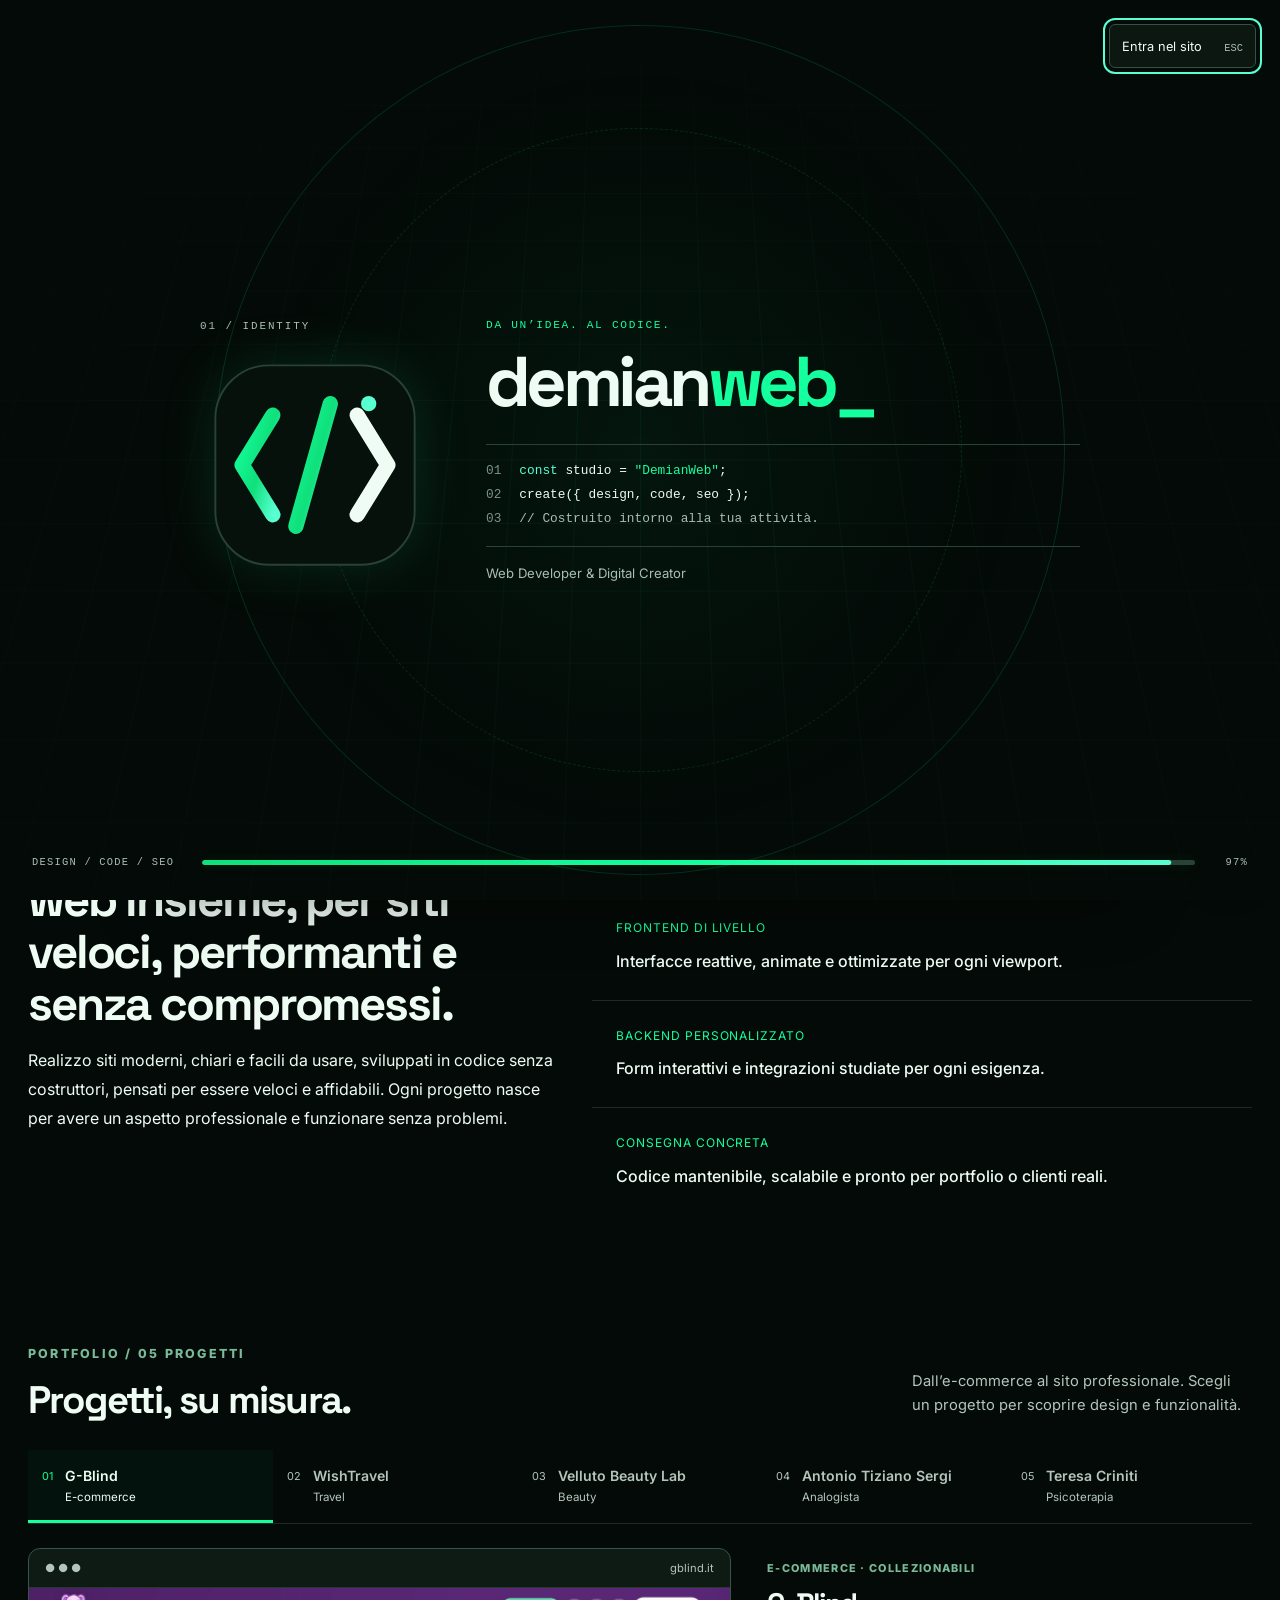
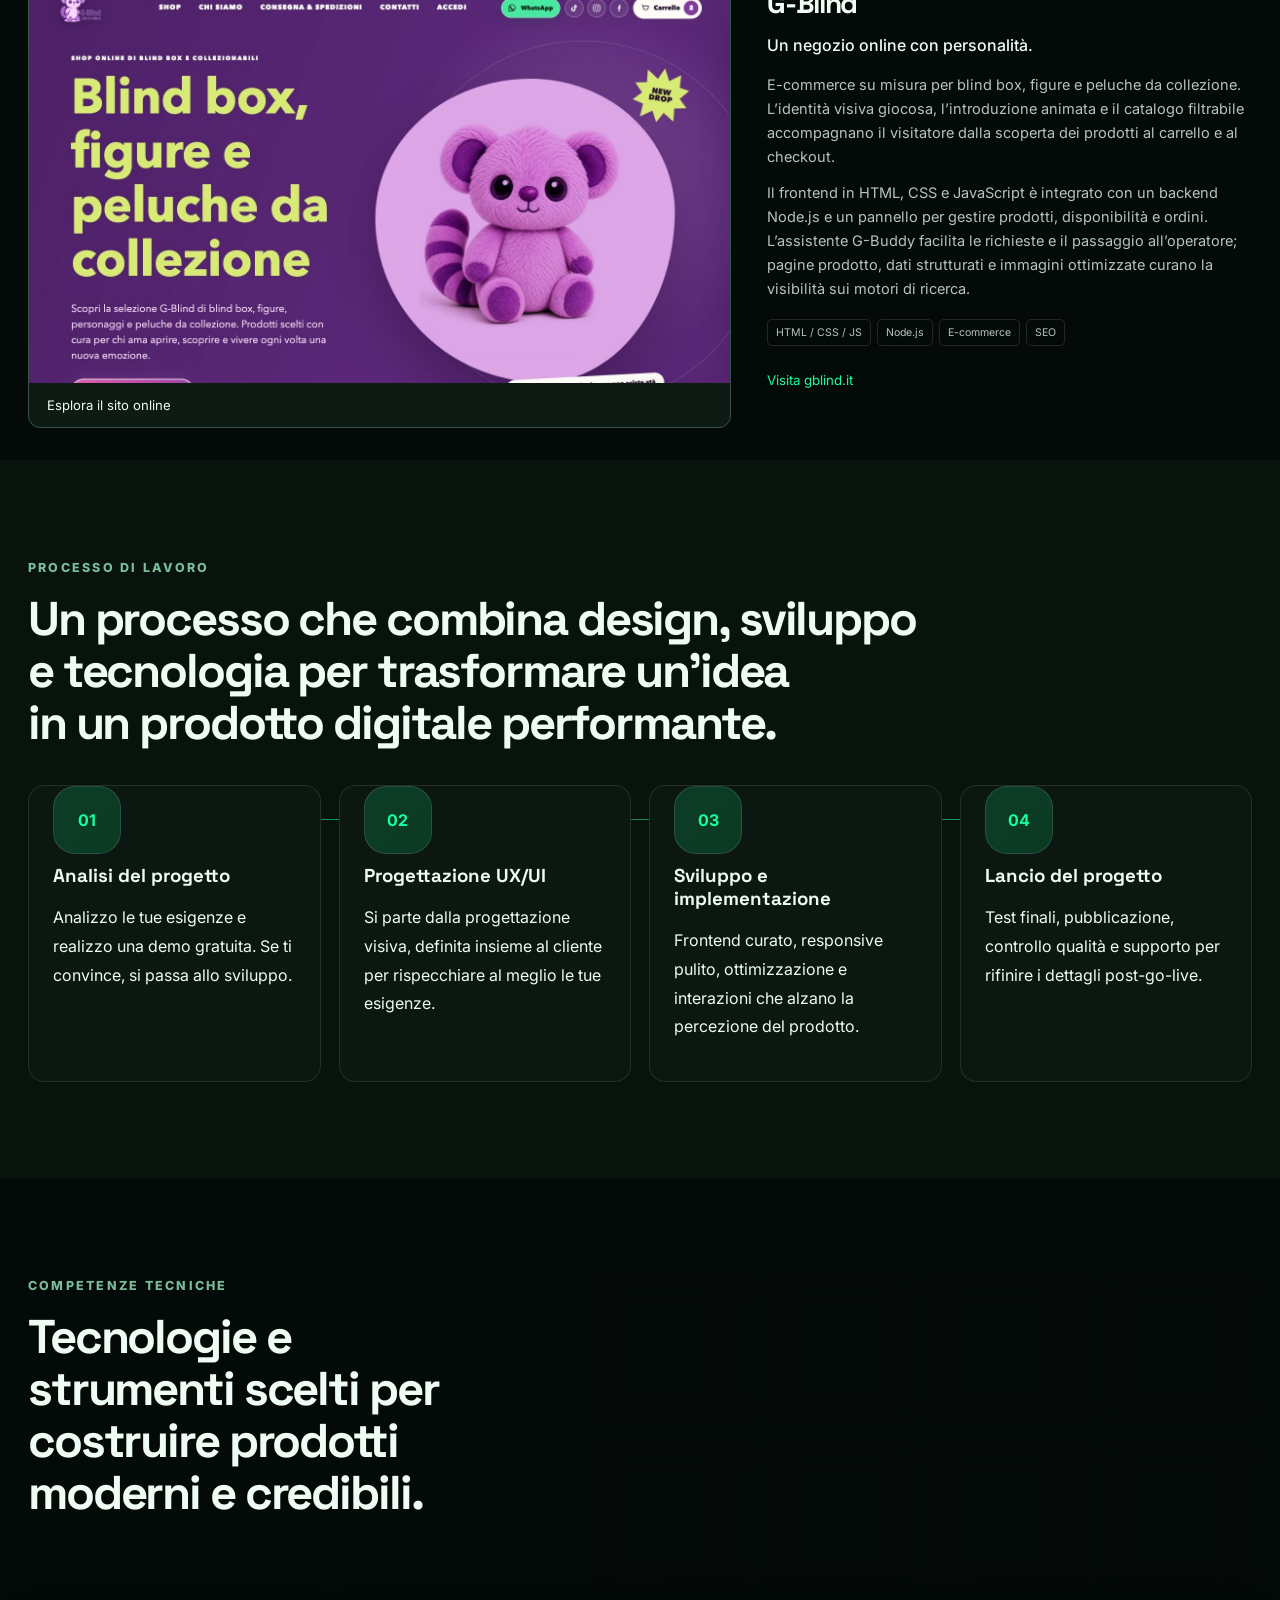
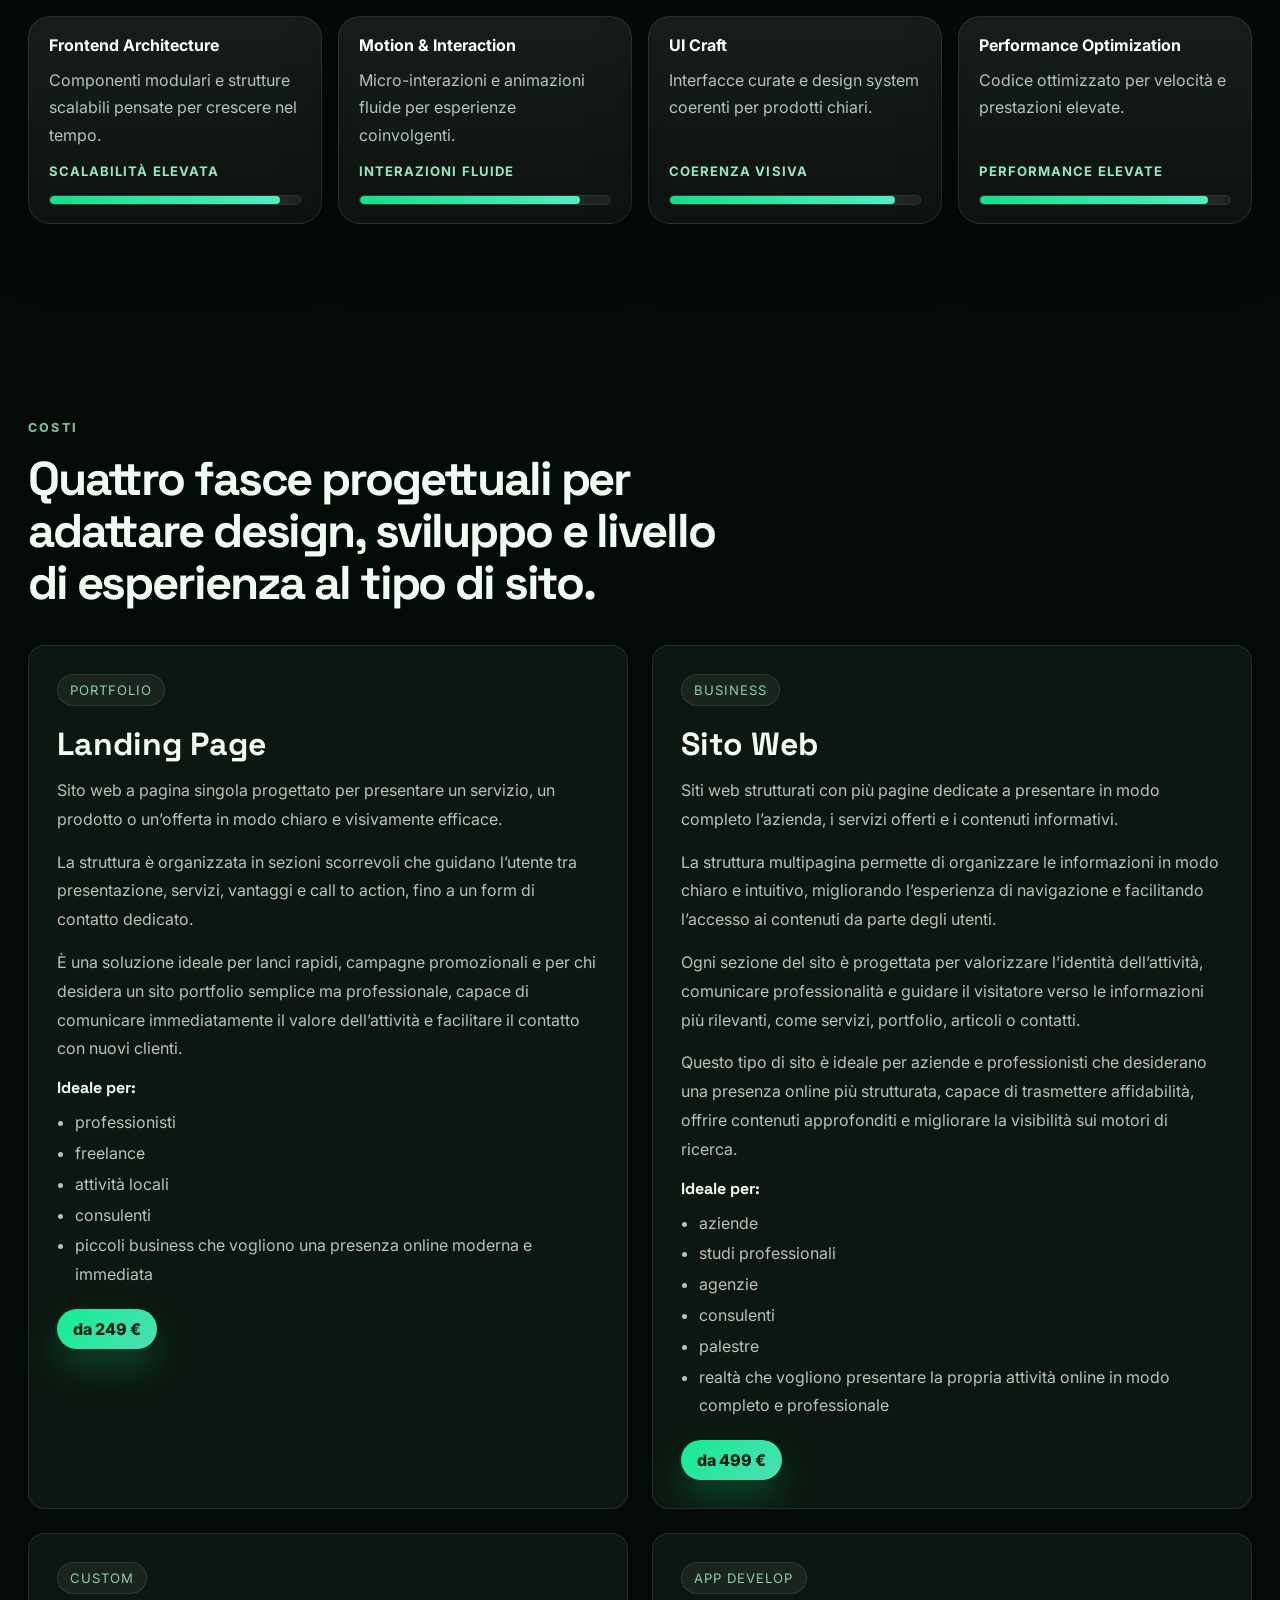
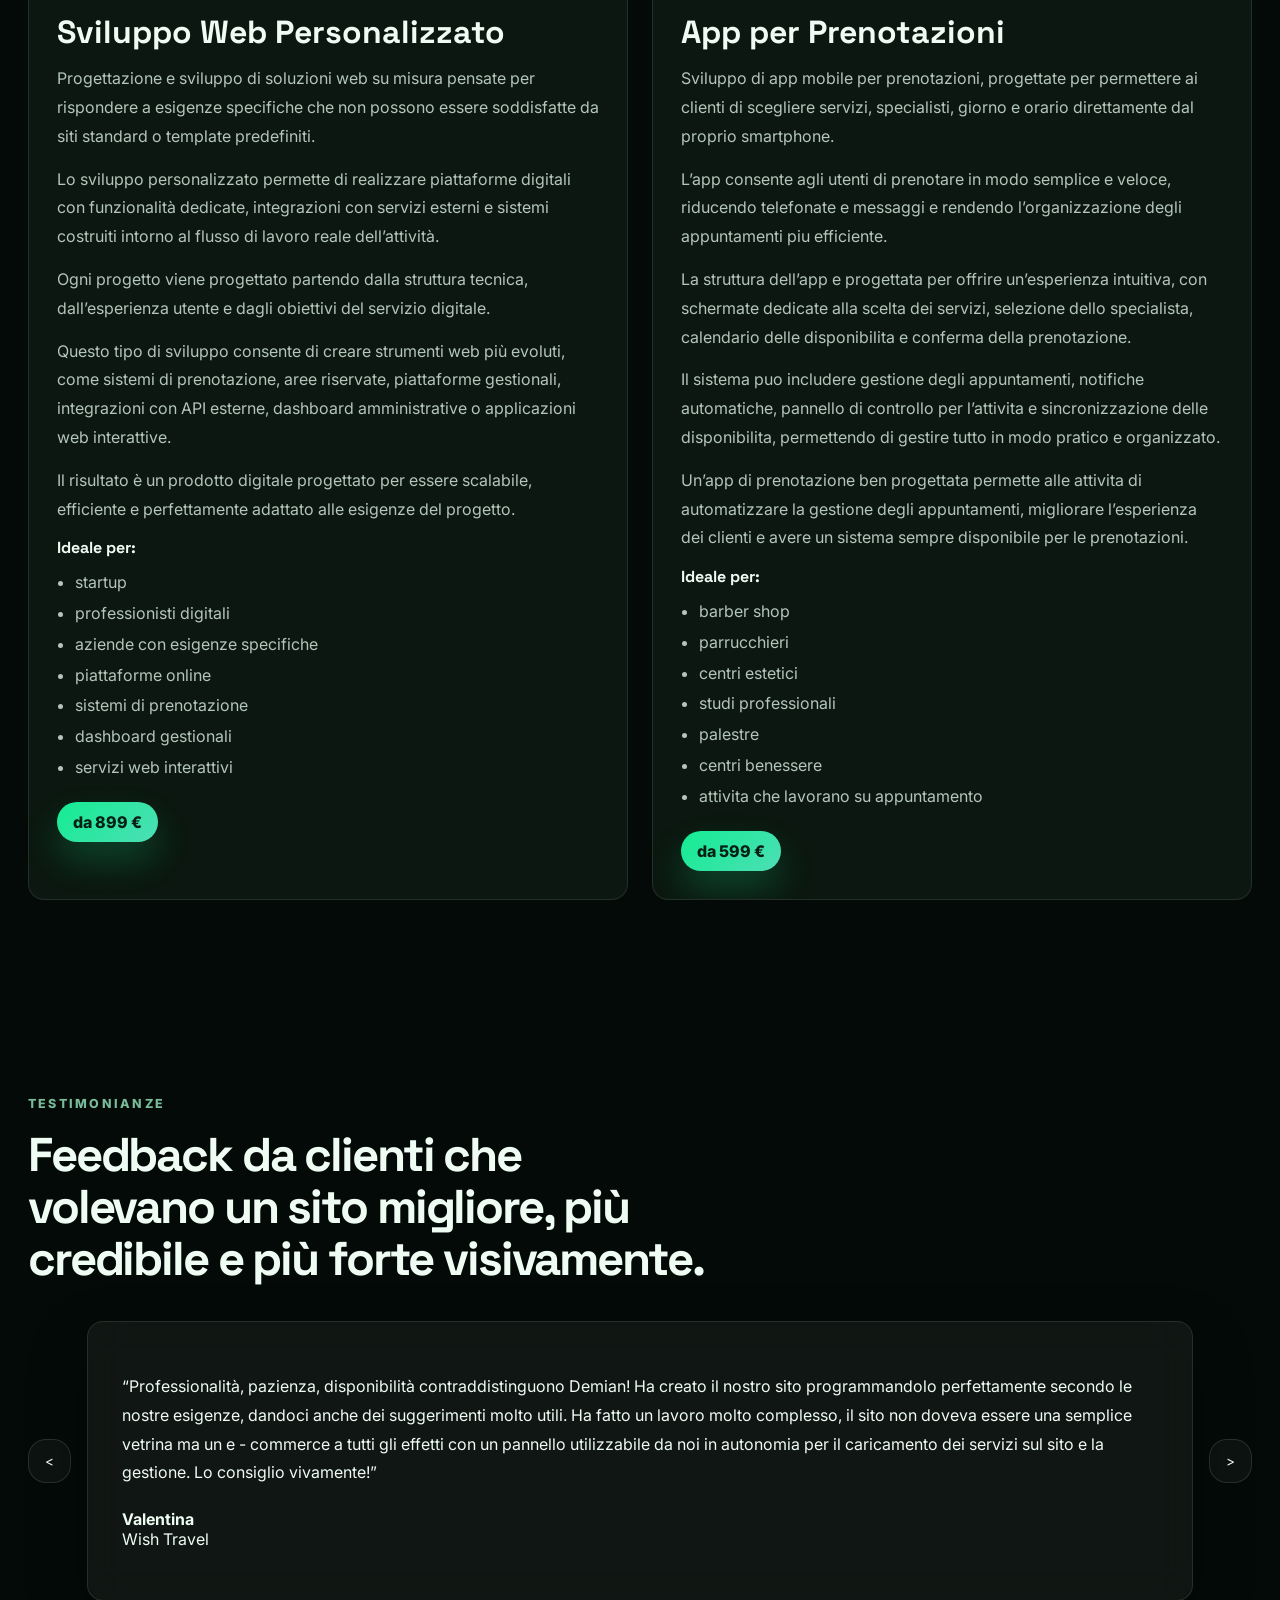
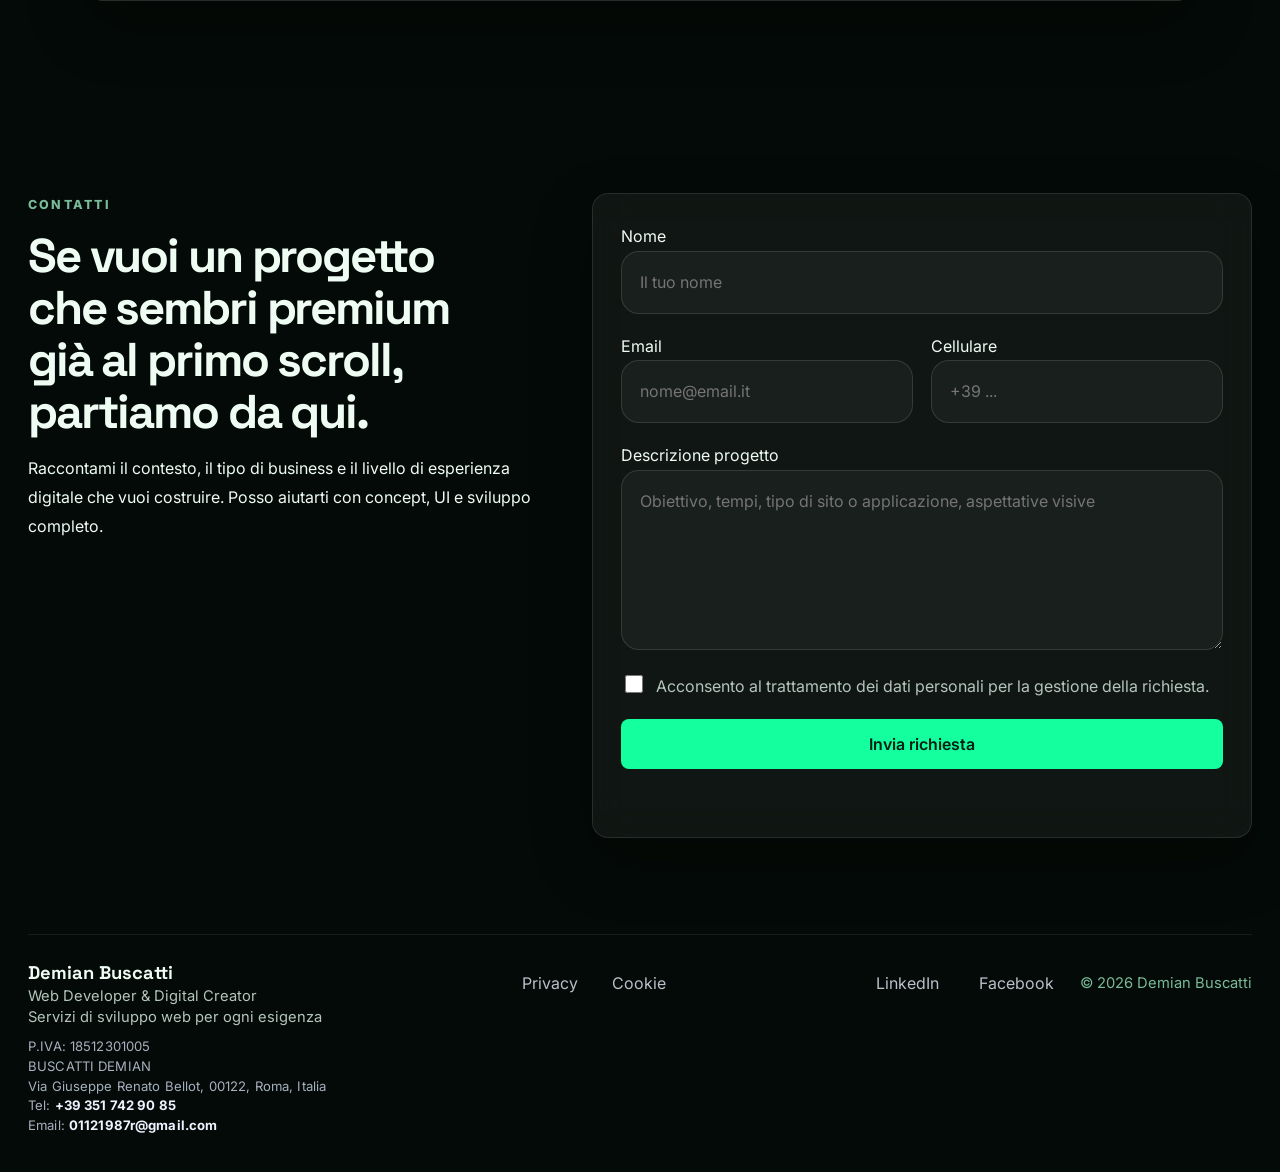
==== commit 87e2432d: "Add phone field to project request modals" ====
--- a/index.html
+++ b/index.html
@@ -714,6 +714,10 @@
             <input id="modalEmail" name="email" type="email" placeholder="nome@email.it" required />
           </div>
           <div>
+            <label for="modalPhone">Telefono</label>
+            <input id="modalPhone" name="phone" type="tel" autocomplete="tel" placeholder="+39 ..." required />
+          </div>
+          <div>
             <label for="modalProject">Descrizione progetto</label>
             <textarea id="modalProject" name="project" placeholder="Obiettivo, settore, tempistiche, aspettative visive" required></textarea>
           </div>
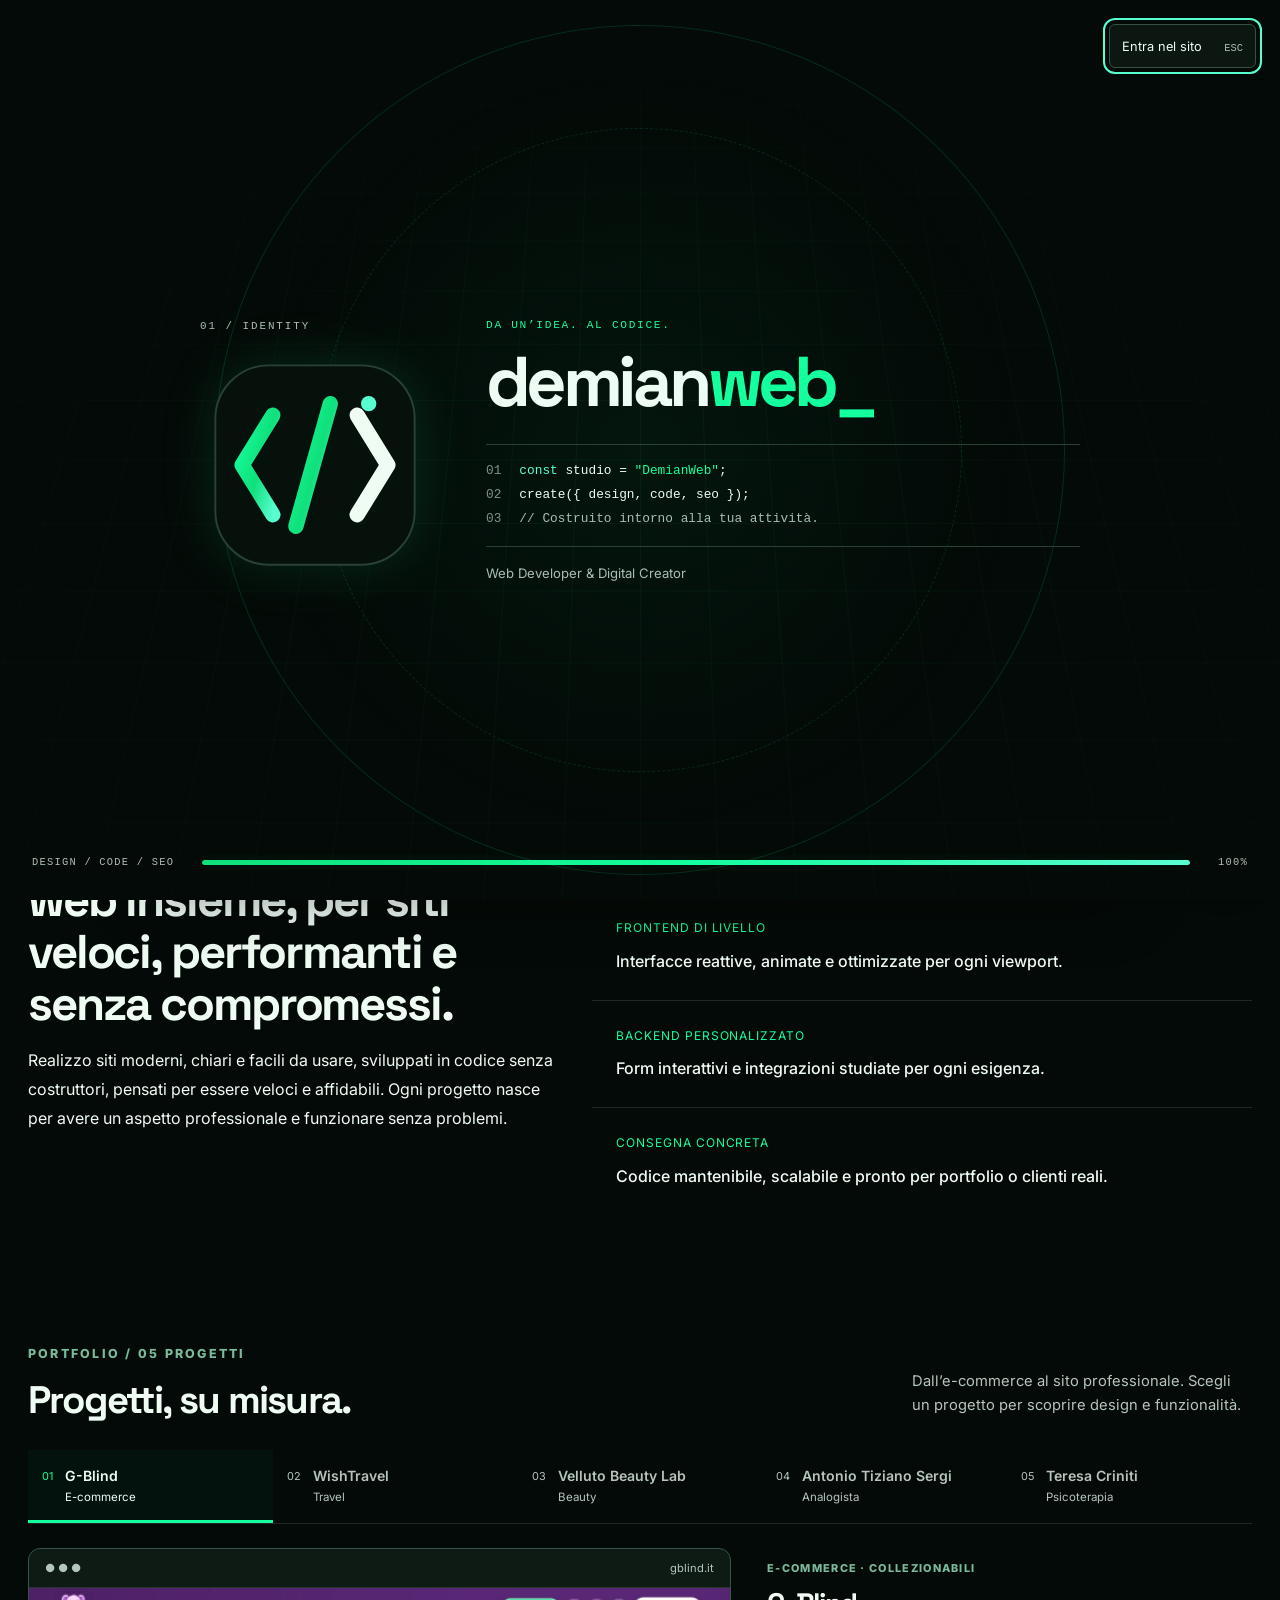
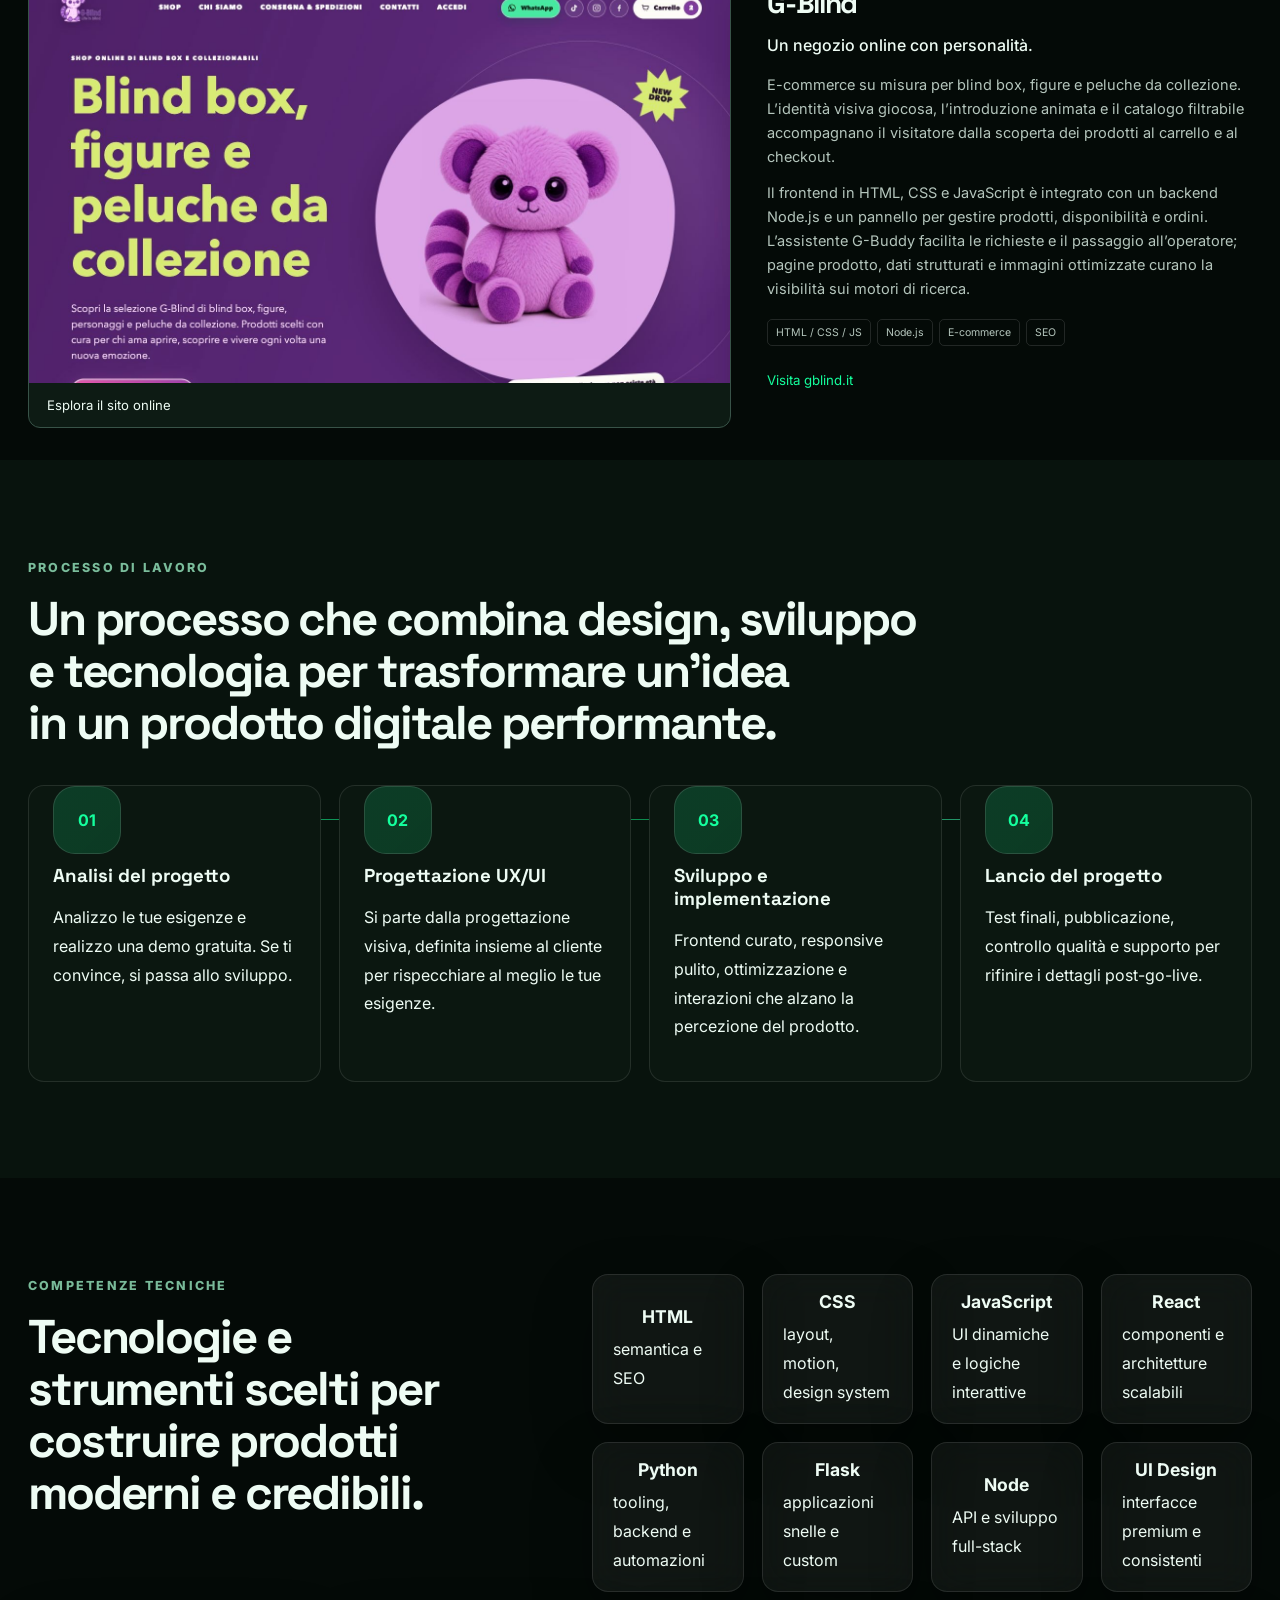
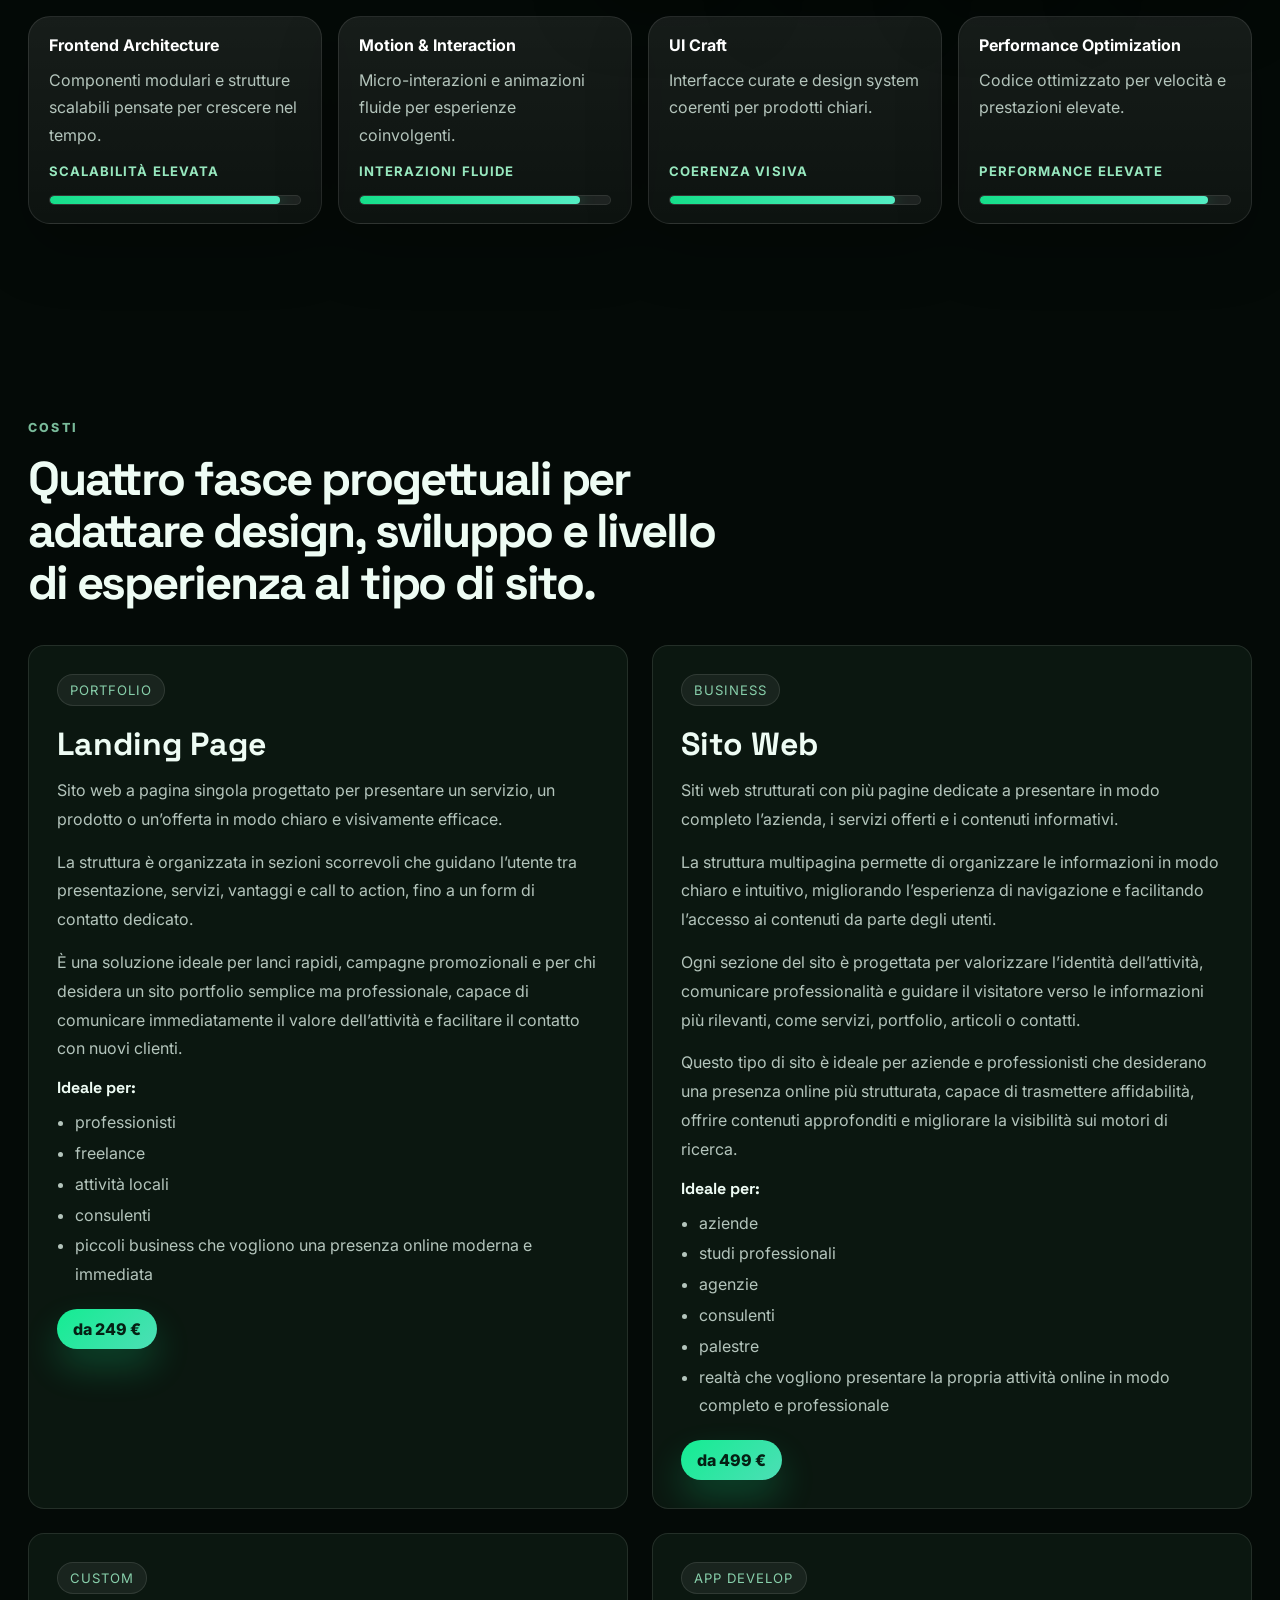
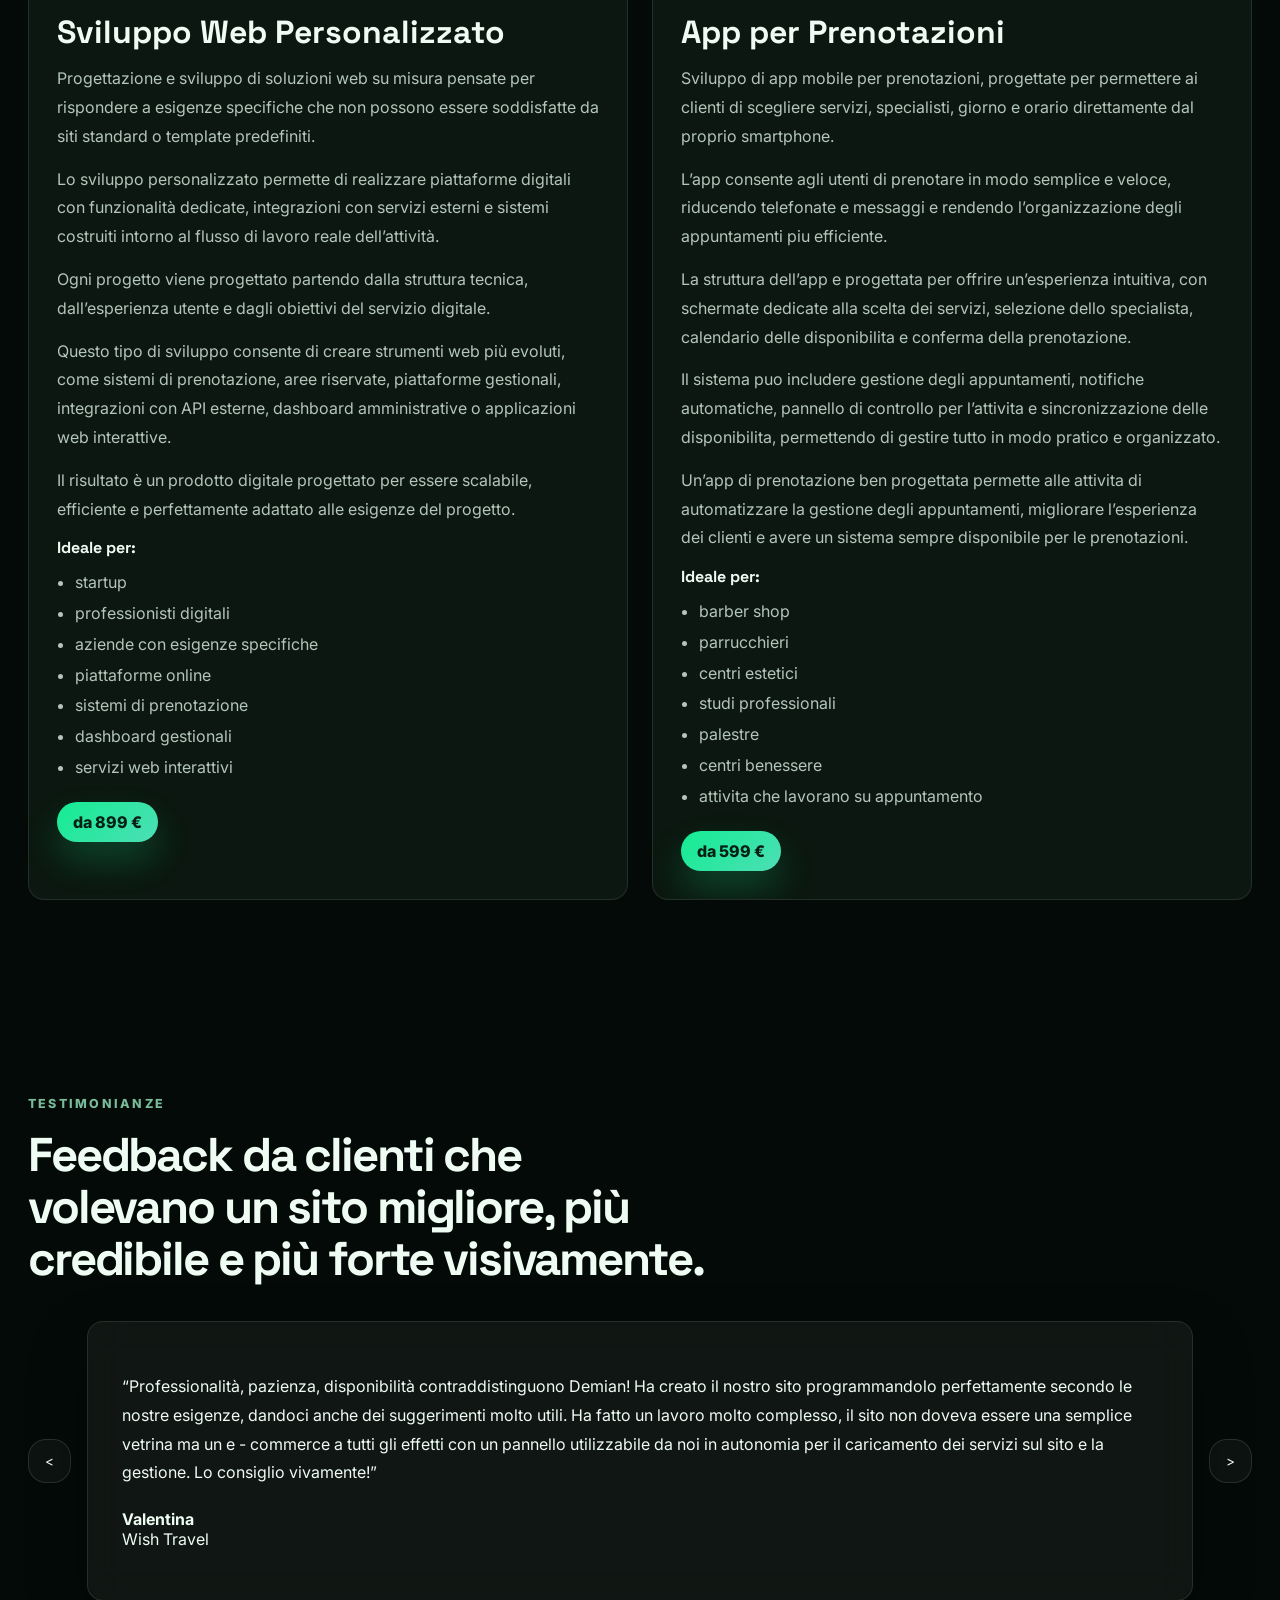
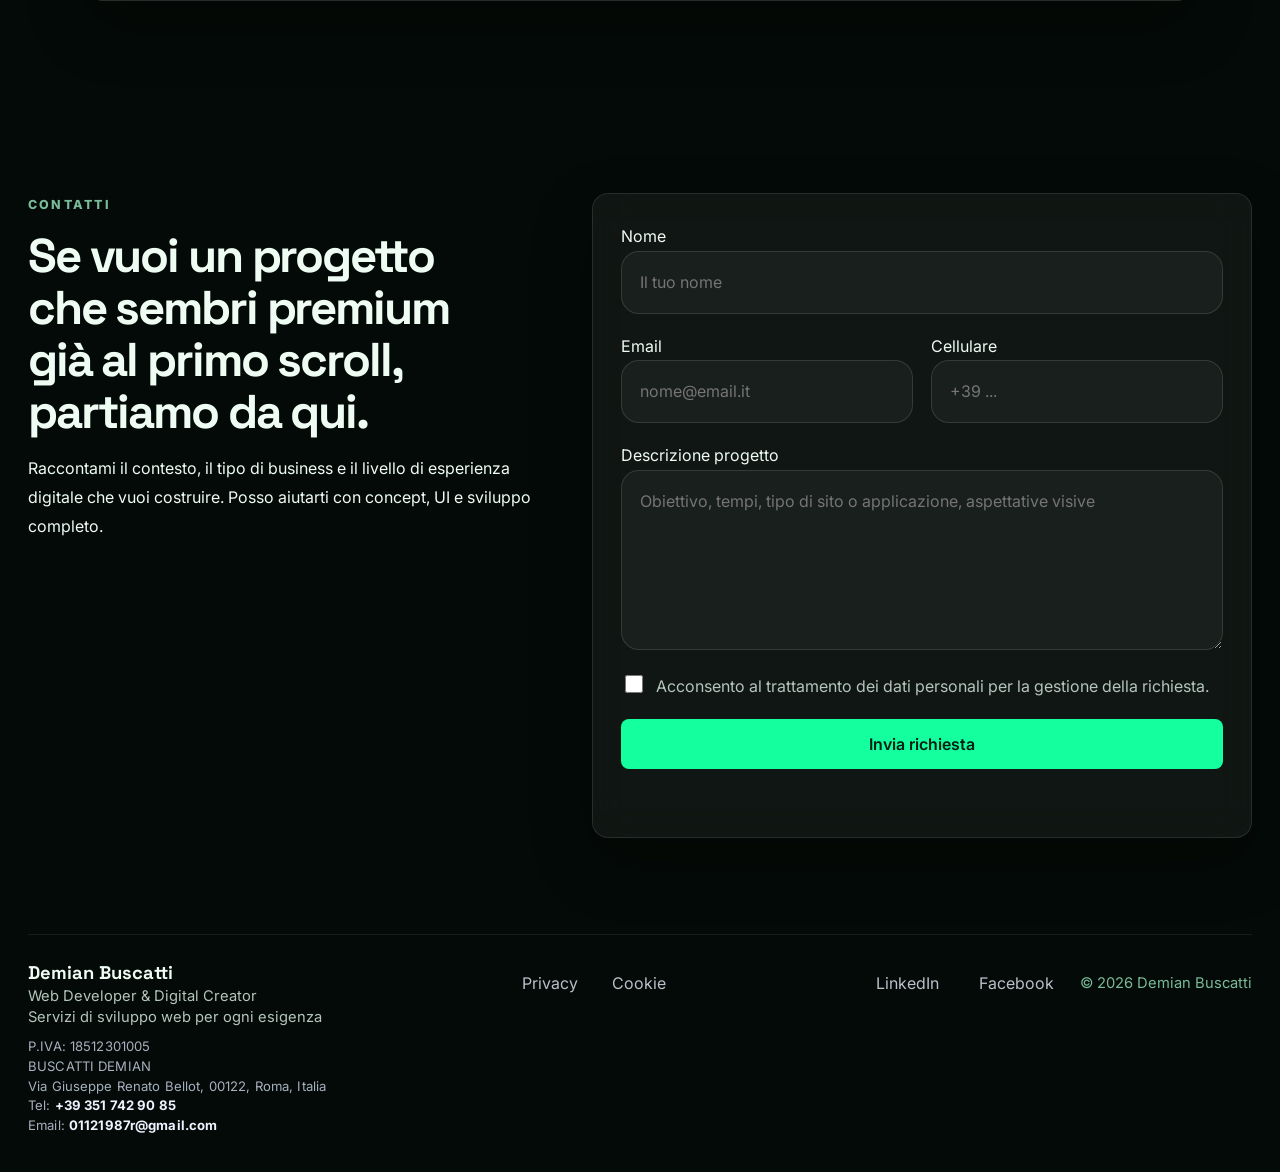
==== commit 2e0efb19: "Refine mobile layout and skip intro on language navigation" ====
--- a/index.html
+++ b/index.html
@@ -77,7 +77,7 @@
       href="https://fonts.googleapis.com/css2?family=Inter:wght@400;500;600;700;800&family=Space+Grotesk:wght@500;700&display=swap"
       rel="stylesheet"
     />
-    <link rel="stylesheet" href="styles.css?v=20261011-8" />
+    <link rel="stylesheet" href="styles.css?v=20261011-11" />
   </head>
   <body class="studio-page">
     <div class="site-intro" hidden role="dialog" aria-modal="true" aria-labelledby="intro-name">
@@ -167,7 +167,7 @@
               <p>Progetto e sviluppo siti web, e-commerce e applicazioni in codice. Un’identità riconoscibile, un’esperienza chiara e le funzionalità che servono alla tua attività.</p>
               <div class="hero-actions">
                 <a class="btn btn-primary" href="#portfolio">Esplora il portfolio</a>
-                <button class="btn btn-outline" type="button" data-open-contact-modal="true">Richiedi la demo gratuita</button>
+                <button class="btn btn-outline" type="button" data-open-contact-modal="true">Richiedi una demo</button>
               </div>
             </div>
           </div>
@@ -779,6 +779,6 @@
       </div>
     </div>
 
-    <script src="script.js?v=20261011-8"></script>
+    <script src="script.js?v=20261011-11"></script>
   </body>
 </html>
--- a/styles.css
+++ b/styles.css
@@ -2322,14 +2322,17 @@
   .studio-page .hero-section { padding: 48px 0 56px; }
   .studio-page .hero-copy h1 { max-width: none; font-size: clamp(2.6rem, 11.5vw, 4.4rem); line-height: 1.06; }
   .studio-page .hero-copy .eyebrow { font-size: .65rem; line-height: 1.6; }
-  .studio-page .hero-actions { display: flex; }
-  .studio-page .hero-actions .btn { width: auto; flex: 1 1 140px; padding: 14px 12px; font-size: .85rem; }
+  .studio-page .hero-actions { display: grid; grid-template-columns: repeat(2, minmax(0, 1fr)); align-items: stretch; }
+  .studio-page .hero-actions .btn { width: 100%; min-width: 0; min-height: 54px; height: 100%; padding: 12px 8px; font-size: clamp(.75rem, 3.5vw, .85rem); line-height: 1.35; }
   .portfolio-heading { display: block; margin-bottom: 22px; }
   .portfolio-heading > p { max-width: none; margin-top: 14px; }
-  .project-tabs { grid-template-columns: repeat(2, minmax(0, 1fr)); gap: 4px; margin-bottom: 20px; border-bottom: 0; }
-  .project-tab { border: 1px solid var(--line); border-radius: 6px; padding: 12px; gap: 8px; }
+  .project-tabs { display: flex; flex-wrap: nowrap; gap: 8px; overflow-x: auto; overscroll-behavior-x: contain; scroll-snap-type: x proximity; scroll-padding-inline: 4px; padding: 4px 4px 10px; margin-bottom: 16px; border-bottom: 0; scrollbar-width: thin; scrollbar-color: #14ff9d #14251b; }
+  .project-tabs::-webkit-scrollbar { height: 4px; }
+  .project-tabs::-webkit-scrollbar-track { background: #14251b; border-radius: 4px; }
+  .project-tabs::-webkit-scrollbar-thumb { background: #14ff9d; border-radius: 4px; }
+  .project-tab { flex: 0 0 auto; min-width: 150px; scroll-snap-align: start; border: 1px solid var(--line); border-radius: 6px; padding: 12px; gap: 8px; }
   .project-tab[aria-selected="true"] { border-color: var(--blue); }
-  .project-tab strong { font-size: .78rem; }
+  .project-tab strong { font-size: .78rem; white-space: nowrap; }
   .project-tab small { margin-top: 2px; font-size: .65rem; }
   .project-study { grid-template-columns: minmax(0, 1fr); gap: 18px; }
   .project-gallery.is-enhanced .project-study { min-height: 0; }
@@ -2340,6 +2343,15 @@
   .study-copy h4 { font-size: .98rem; }
   .studio-page .section { padding: 56px 0; }
   .studio-page .section h2 { font-size: clamp(2rem, 7.7vw, 3rem); line-height: 1.12; }
+  .studio-page .process-section h2 { font-size: clamp(1.5rem, 6.5vw, 1.85rem); line-height: 1.25; }
+  .studio-page .timeline { grid-template-columns: minmax(0, 1fr); gap: 12px; margin-top: 22px; }
+  .studio-page .timeline::before { display: none; }
+  .studio-page .timeline-step { display: grid; grid-template-columns: 36px minmax(0, 1fr); align-items: start; gap: 12px; min-width: 0; padding: 16px; border-radius: 12px; }
+  .studio-page .timeline-step:hover { transform: none; }
+  .studio-page .timeline-step > span { position: static; width: 36px; height: 36px; border-radius: 8px; font-size: .78rem; }
+  .studio-page .timeline-step > div { min-width: 0; }
+  .studio-page .timeline-step h3 { margin: 0 0 8px; font-size: 1.05rem; line-height: 1.35; overflow-wrap: anywhere; }
+  .studio-page .timeline-step p { margin: 0; font-size: .9rem; line-height: 1.6; }
   .studio-page .project-card { border-radius: 12px; }
   .studio-page .testimonial-slider { grid-template-columns: repeat(2, minmax(0, 1fr)); }
   .studio-page .testimonial-track { grid-column: 1 / -1; grid-row: 1; min-width: 0; }
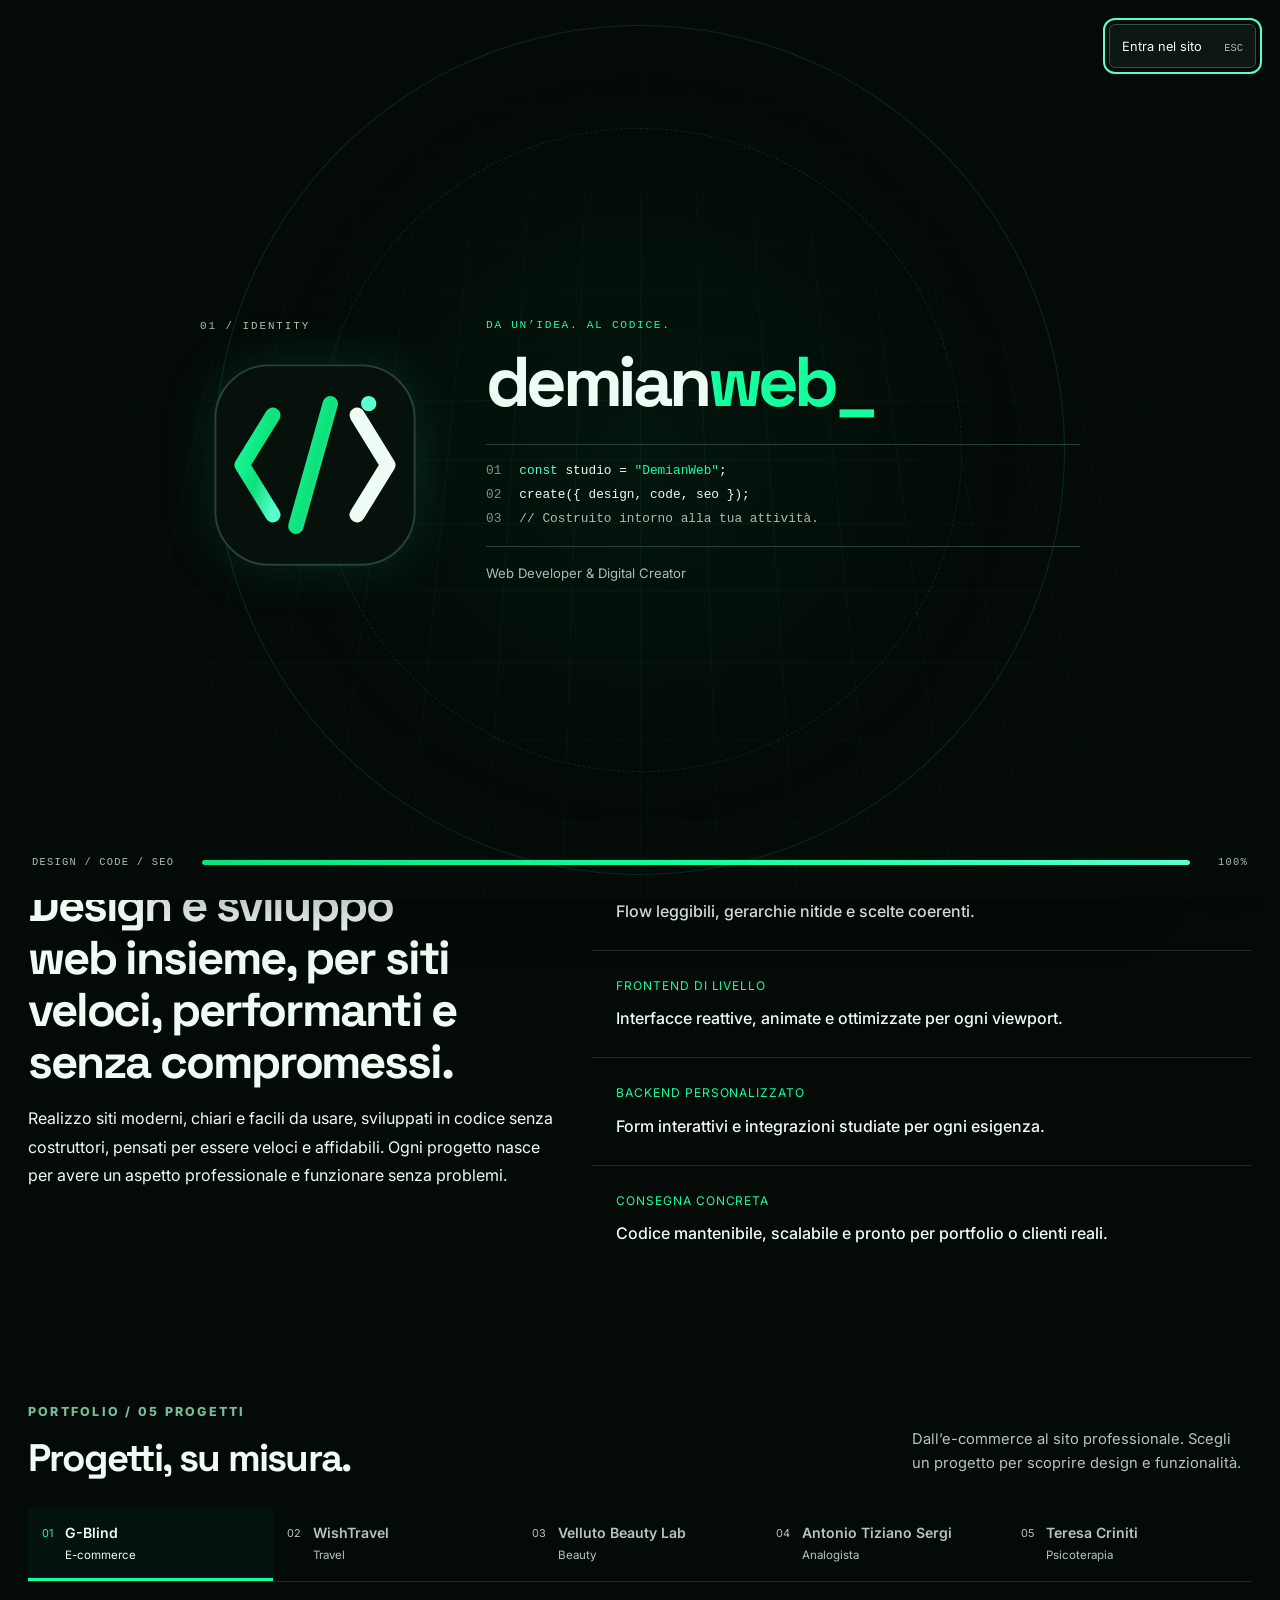
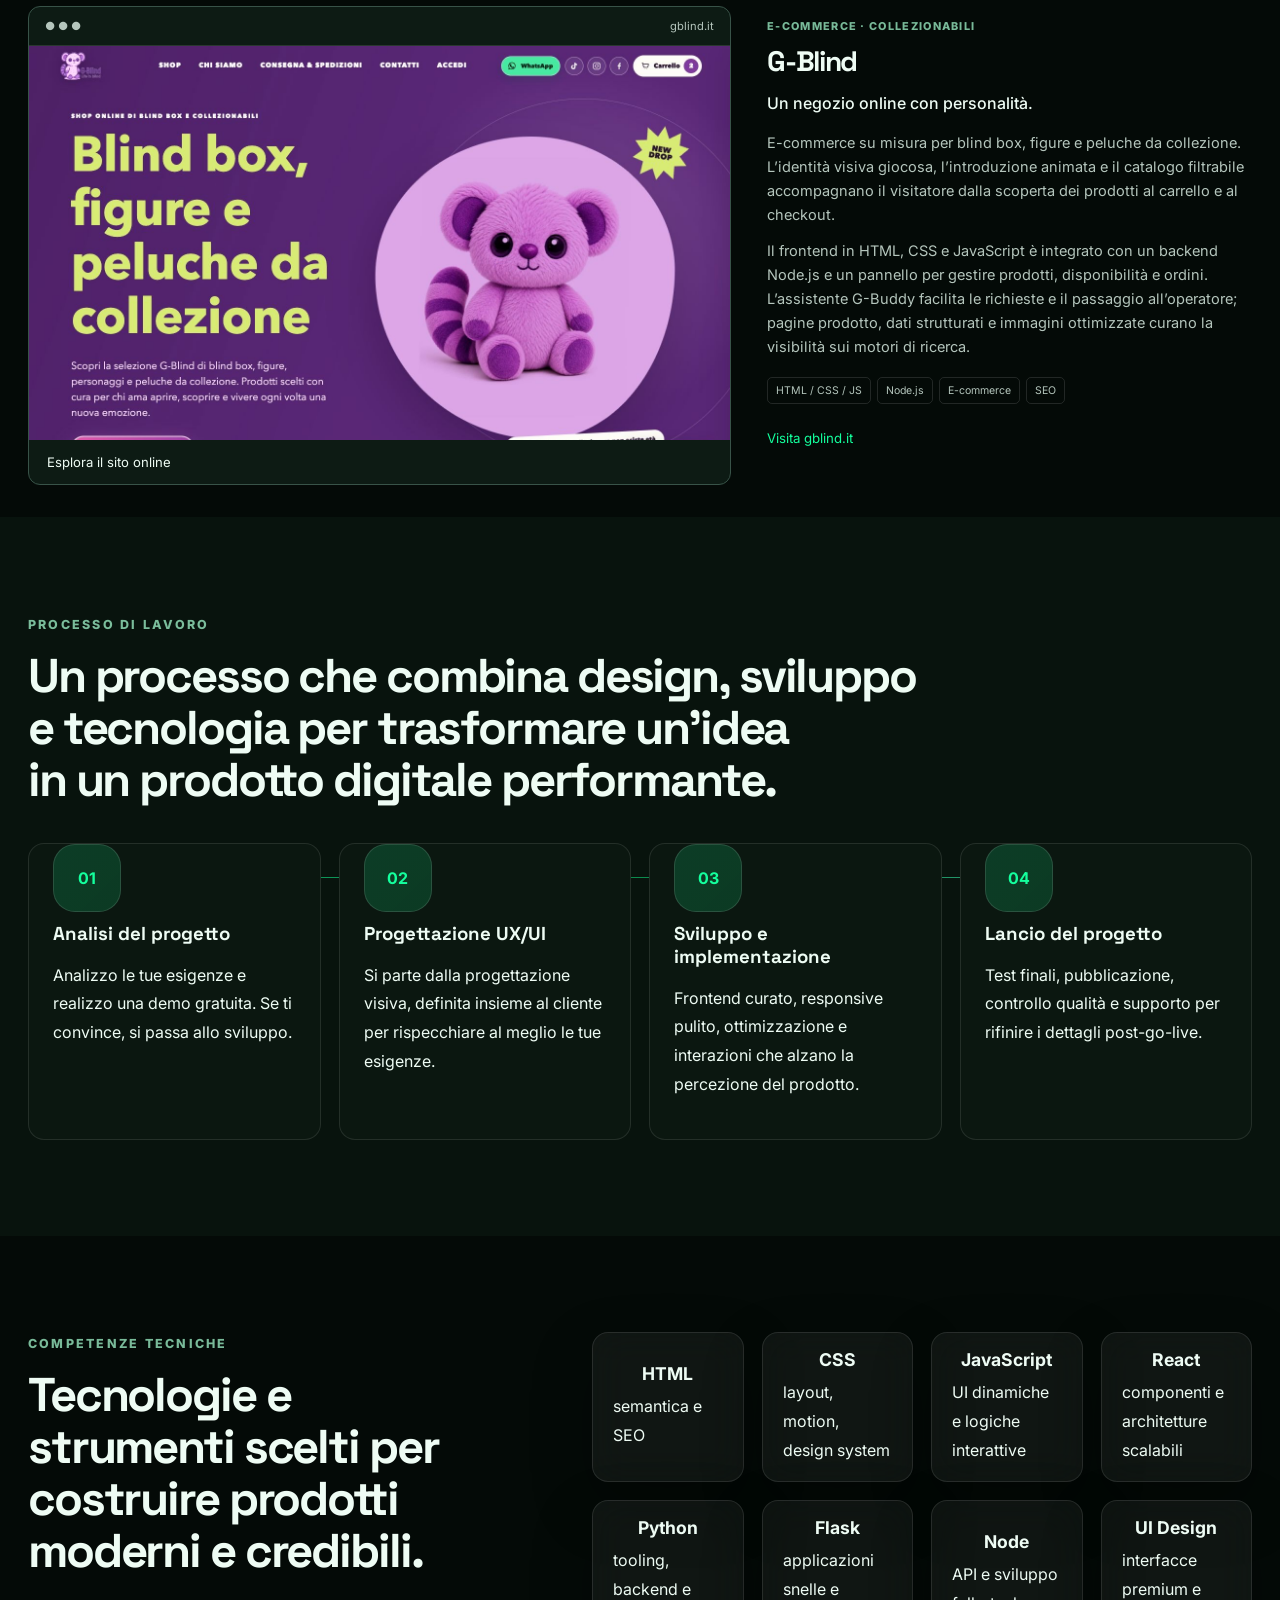
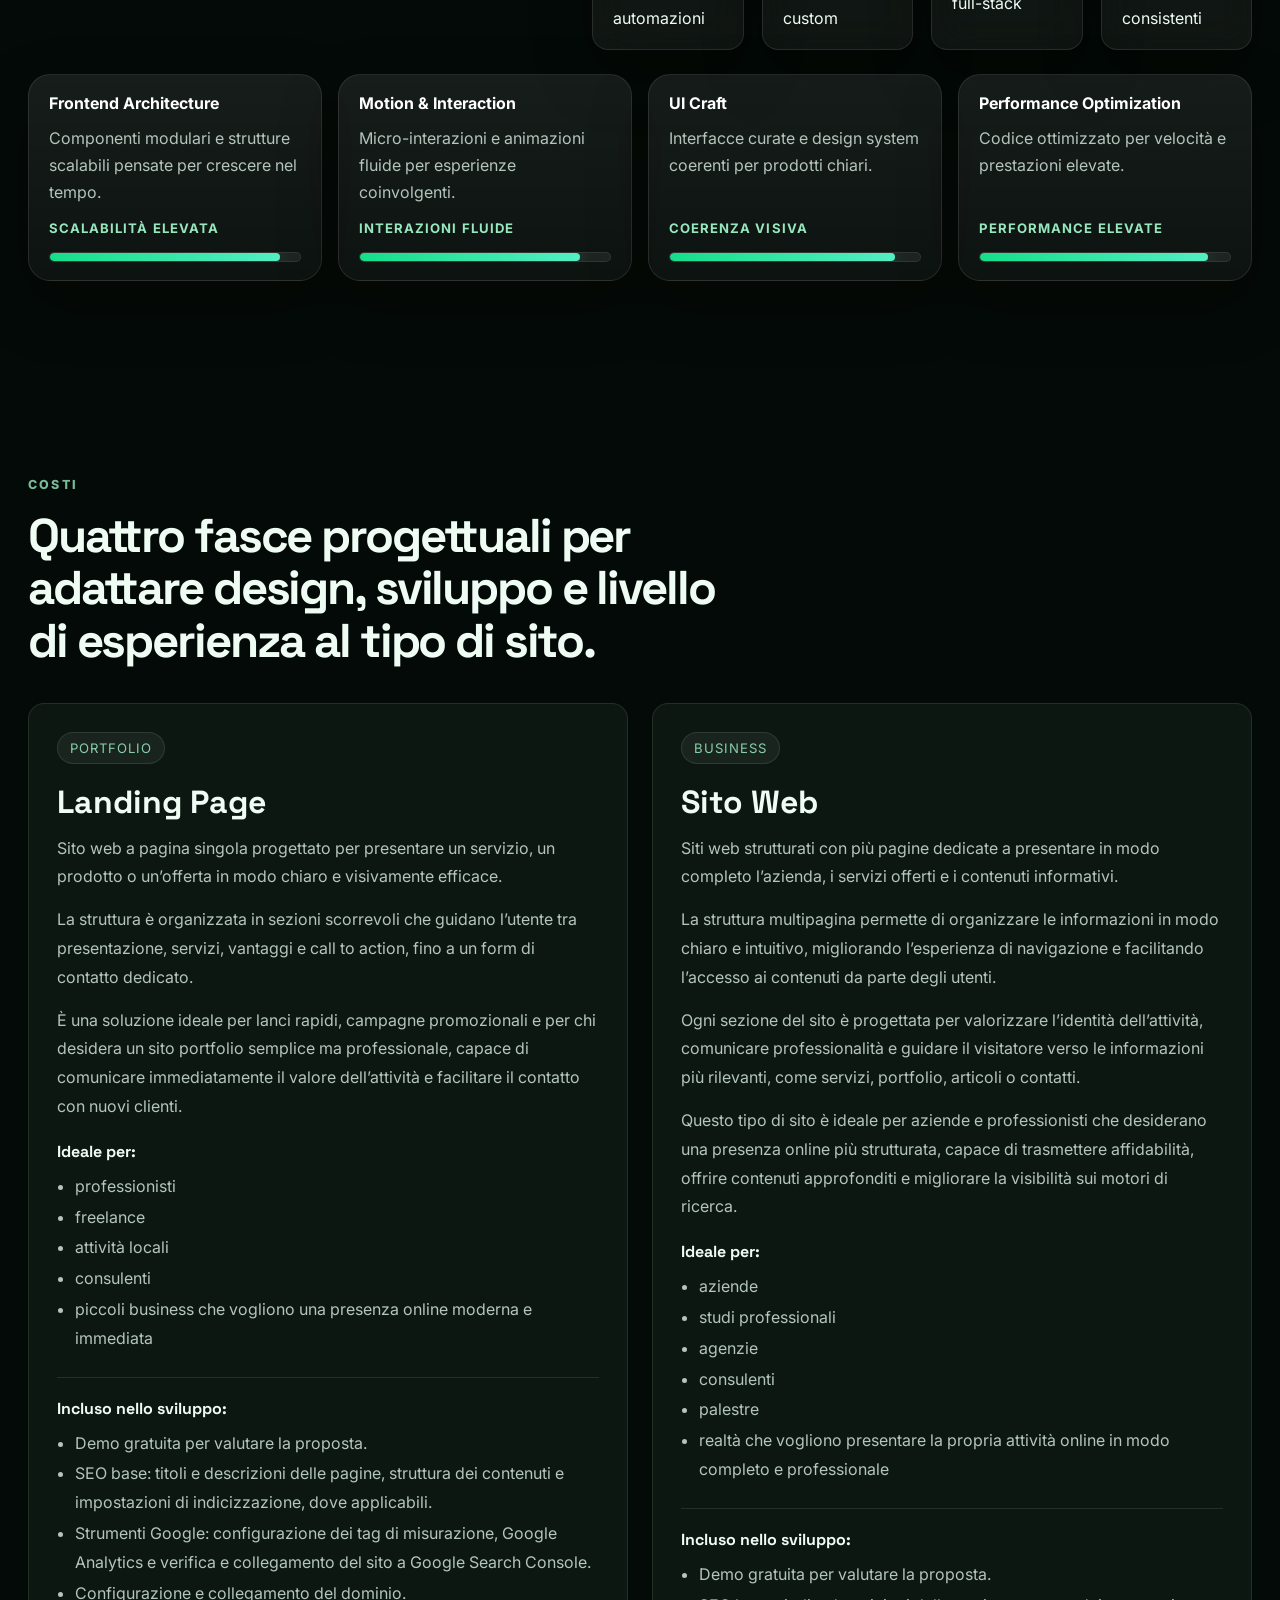
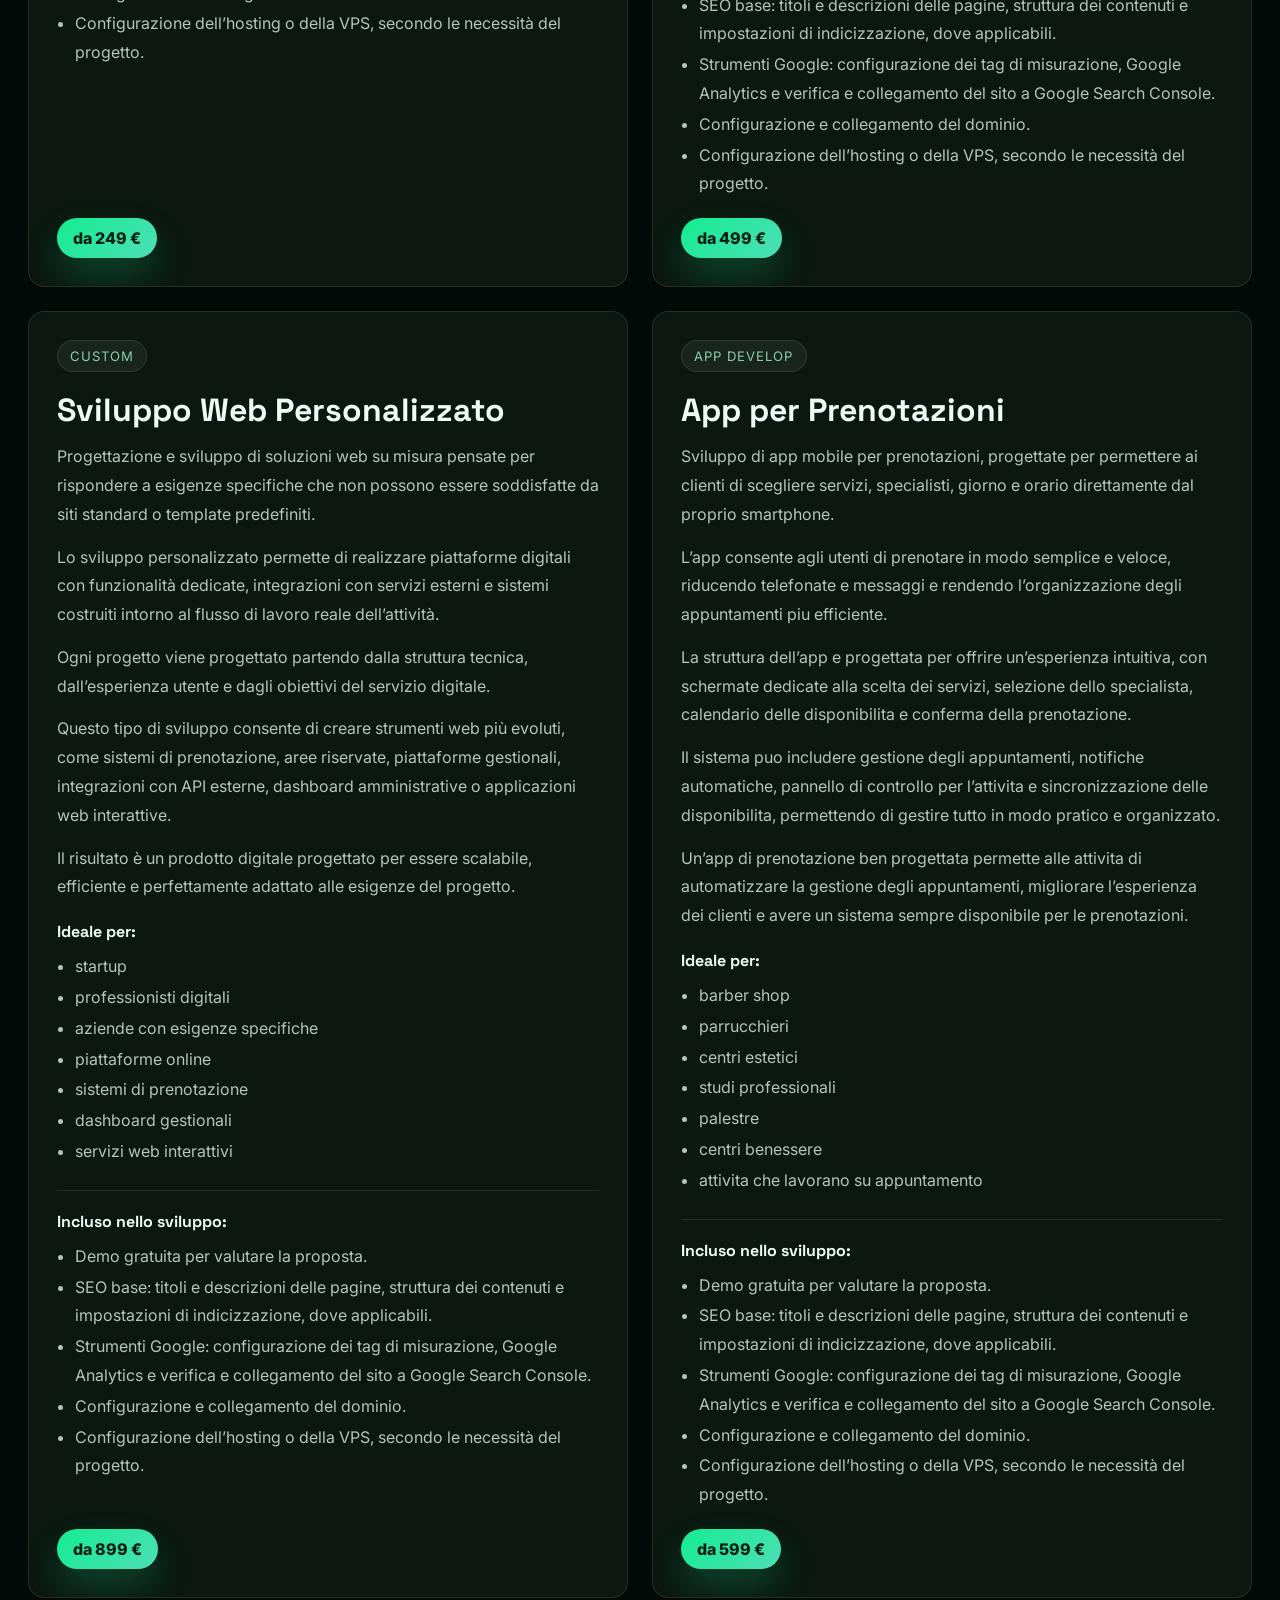
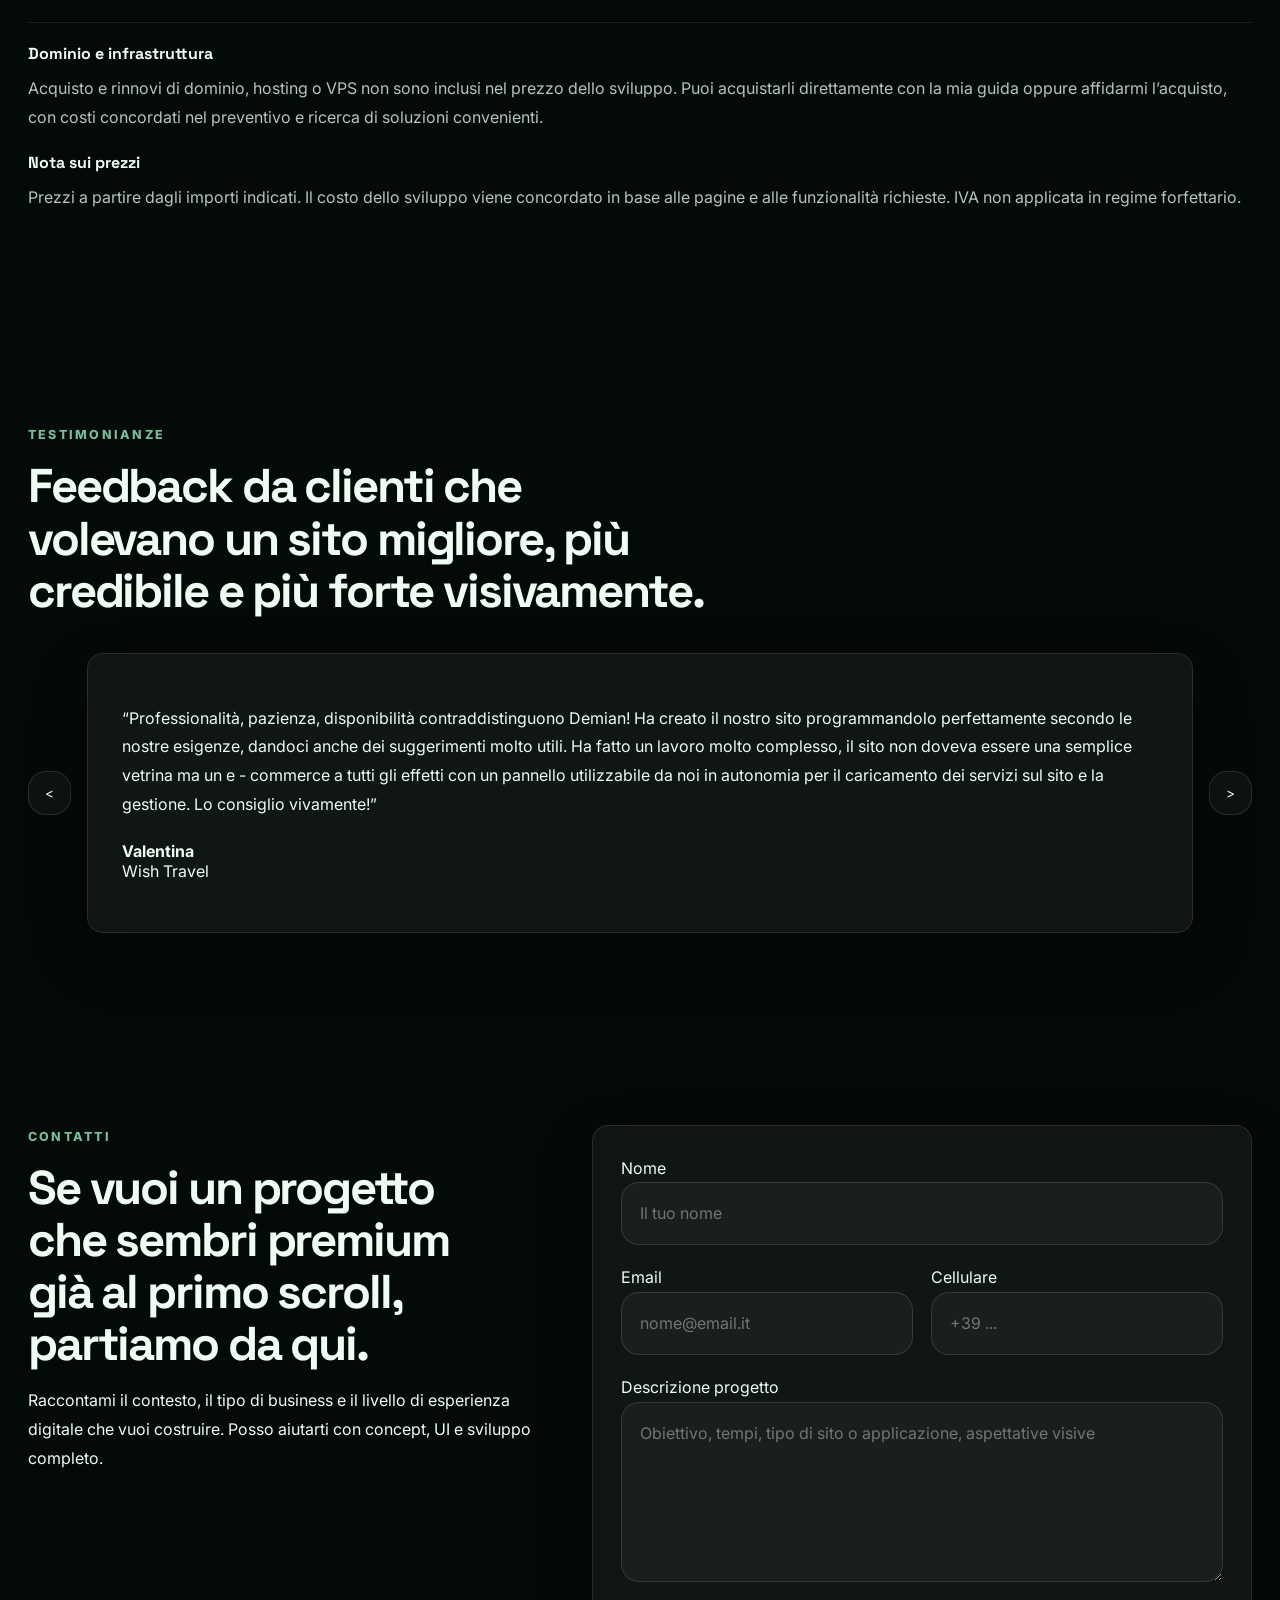
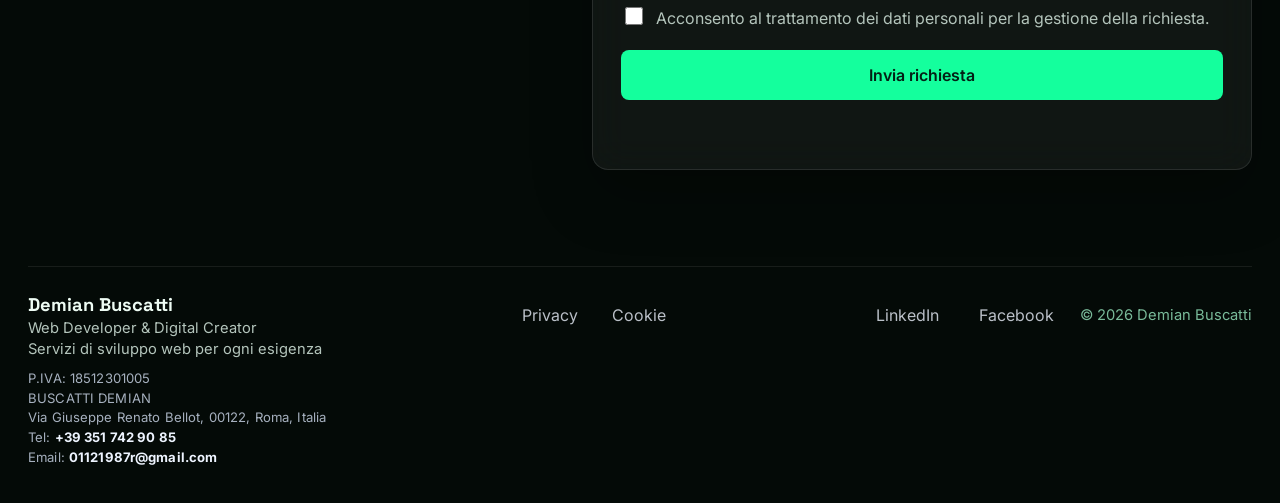
==== commit d1d9d73d: "Clarify pricing inclusions and refine bilingual SEO metadata" ====
--- a/index.html
+++ b/index.html
@@ -3,7 +3,7 @@
   <head>
     <meta charset="UTF-8" />
     <meta name="viewport" content="width=device-width, initial-scale=1.0" />
-    <title>Demian Buscatti | Web Designer e Sviluppatore Web</title>
+    <title>Creazione siti web su misura | DemianWeb</title>
     <!-- Google tag (gtag.js) -->
     <script async src="https://www.googletagmanager.com/gtag/js?id=G-Z3J601SW05"></script>
     <script>
@@ -24,7 +24,7 @@
     <meta name="theme-color" content="#040a07" />
     <meta
       name="description"
-      content="Web designer e sviluppatore web specializzato nella creazione di siti web professionali, applicazioni web, e-commerce e gestionali. Richiedi una demo gratuita!"
+      content="Creo siti web su misura, e-commerce e applicazioni web per aziende e professionisti a Roma, Ostia e in tutta Italia. Richiedi una demo gratuita."
     />
     <meta name="robots" content="index, follow, max-image-preview:large, max-snippet:-1, max-video-preview:-1" />
     <meta name="author" content="Demian Buscatti" />
@@ -36,39 +36,101 @@
     <meta property="og:type" content="website" />
     <meta property="og:locale" content="it_IT" />
     <meta property="og:site_name" content="Demian Buscatti - Web Developer" />
-    <meta property="og:title" content="Demian Buscatti | Web Designer e Sviluppatore Web" />
-    <meta property="og:description" content="Web designer e sviluppatore web specializzato nella creazione di siti web professionali, applicazioni web, e-commerce e gestionali. Richiedi una demo gratuita!" />
+    <meta property="og:title" content="Creazione siti web su misura | DemianWeb" />
+    <meta property="og:description" content="Creo siti web su misura, e-commerce e applicazioni web per aziende e professionisti a Roma, Ostia e in tutta Italia. Richiedi una demo gratuita." />
     <meta property="og:url" content="https://demianweb.it/" />
     <meta property="og:image" content="https://demianweb.it/images/logo-demian-buscatti.webp" />
     <meta name="twitter:card" content="summary_large_image" />
-    <meta name="twitter:title" content="Demian Buscatti | Web Designer e Sviluppatore Web" />
-    <meta name="twitter:description" content="Web designer e sviluppatore web specializzato nella creazione di siti web professionali, applicazioni web, e-commerce e gestionali. Richiedi una demo gratuita!" />
+    <meta name="twitter:title" content="Creazione siti web su misura | DemianWeb" />
+    <meta name="twitter:description" content="Creo siti web su misura, e-commerce e applicazioni web per aziende e professionisti a Roma, Ostia e in tutta Italia. Richiedi una demo gratuita." />
     <meta name="twitter:image" content="https://demianweb.it/images/logo-demian-buscatti.webp" />
     <script type="application/ld+json">
       {
         "@context": "https://schema.org",
-        "@type": "ProfessionalService",
-        "name": "Demian Buscatti - Web Developer",
-        "url": "https://demianweb.it/",
-        "image": "https://demianweb.it/images/logo-demian-buscatti.webp",
-        "logo": "https://demianweb.it/images/logo-demian-buscatti.webp",
-        "description": "Web designer e sviluppatore web specializzato nella creazione di siti web professionali, applicazioni web, e-commerce e gestionali. Richiedi una demo gratuita!",
-        "email": "01121987r@gmail.com",
-        "telephone": "+393517429085",
-        "vatID": "IT18512301005",
-        "address": {
-          "@type": "PostalAddress",
-          "streetAddress": "Via Giuseppe Renato Bellot",
-          "postalCode": "00122",
-          "addressLocality": "Roma",
-          "addressCountry": "IT"
-        },
-        "sameAs": [
-          "https://www.linkedin.com/in/demian-buscatti-9a42303ab",
-          "https://www.facebook.com/profile.php?id=61574333067722"
-        ],
-        "areaServed": ["IT", "Remote"],
-        "inLanguage": "it"
+        "@graph": [
+          {
+            "@type": "Person",
+            "@id": "https://demianweb.it/#person",
+            "name": "Demian Buscatti",
+            "url": "https://demianweb.it/",
+            "jobTitle": "Web Designer & Web Developer",
+            "image": "https://demianweb.it/images/logo-demian-buscatti.webp",
+            "email": "01121987r@gmail.com",
+            "telephone": "+393517429085",
+            "vatID": "IT18512301005",
+            "address": {
+              "@type": "PostalAddress",
+              "streetAddress": "Via Giuseppe Renato Bellot",
+              "postalCode": "00122",
+              "addressLocality": "Roma",
+              "addressCountry": "IT"
+            },
+            "sameAs": [
+              "https://www.linkedin.com/in/demian-buscatti-9a42303ab",
+              "https://www.facebook.com/profile.php?id=61574333067722"
+            ]
+          },
+          {
+            "@type": "WebSite",
+            "@id": "https://demianweb.it/#website",
+            "url": "https://demianweb.it/",
+            "name": "DemianWeb",
+            "alternateName": "Demian Web",
+            "inLanguage": [
+              "it",
+              "en"
+            ],
+            "publisher": {
+              "@id": "https://demianweb.it/#person"
+            }
+          },
+          {
+            "@type": "WebPage",
+            "@id": "https://demianweb.it/#webpage",
+            "url": "https://demianweb.it/",
+            "name": "Creazione siti web su misura | DemianWeb",
+            "description": "Creo siti web su misura, e-commerce e applicazioni web per aziende e professionisti a Roma, Ostia e in tutta Italia. Richiedi una demo gratuita.",
+            "inLanguage": "it",
+            "isPartOf": {
+              "@id": "https://demianweb.it/#website"
+            },
+            "author": {
+              "@id": "https://demianweb.it/#person"
+            },
+            "mainEntity": {
+              "@id": "https://demianweb.it/#web-development"
+            }
+          },
+          {
+            "@type": "Service",
+            "@id": "https://demianweb.it/#web-development",
+            "name": "Creazione e sviluppo siti web su misura",
+            "description": "Progettazione e sviluppo da remoto di siti web su misura, e-commerce e applicazioni web per aziende e professionisti in tutta Italia, anche a Roma e Ostia.",
+            "serviceType": [
+              "Creazione siti web su misura",
+              "Sviluppo e-commerce",
+              "Sviluppo applicazioni web"
+            ],
+            "url": "https://demianweb.it/",
+            "provider": {
+              "@id": "https://demianweb.it/#person"
+            },
+            "areaServed": [
+              {
+                "@type": "Country",
+                "name": "Italia"
+              },
+              {
+                "@type": "City",
+                "name": "Roma"
+              },
+              {
+                "@type": "Place",
+                "name": "Ostia"
+              }
+            ]
+          }
+        ]
       }
     </script>
     <link rel="preconnect" href="https://fonts.googleapis.com" />
@@ -77,7 +139,7 @@
       href="https://fonts.googleapis.com/css2?family=Inter:wght@400;500;600;700;800&family=Space+Grotesk:wght@500;700&display=swap"
       rel="stylesheet"
     />
-    <link rel="stylesheet" href="styles.css?v=20261011-11" />
+    <link rel="stylesheet" href="styles.css?v=20261011-13" />
   </head>
   <body class="studio-page">
     <div class="site-intro" hidden role="dialog" aria-modal="true" aria-labelledby="intro-name">
@@ -164,7 +226,7 @@
             <span class="eyebrow">DemianWeb / Design e sviluppo indipendente</span>
             <h1>La tua attività.<br>Il tuo sito.<br><em>100% su misura.</em></h1>
             <div class="hero-bottom">
-              <p>Progetto e sviluppo siti web, e-commerce e applicazioni in codice. Un’identità riconoscibile, un’esperienza chiara e le funzionalità che servono alla tua attività.</p>
+              <p>Progetto e sviluppo siti web su misura, e-commerce e applicazioni web per aziende e professionisti in tutta Italia, anche a Roma e Ostia. Creo soluzioni in codice con design personalizzato, navigazione intuitiva e attenzione alla SEO, pensate per valorizzare la tua attività e facilitare il contatto con nuovi clienti.</p>
               <div class="hero-actions">
                 <a class="btn btn-primary" href="#portfolio">Esplora il portfolio</a>
                 <button class="btn btn-outline" type="button" data-open-contact-modal="true">Richiedi una demo</button>
@@ -505,6 +567,16 @@
                   <li>piccoli business che vogliono una presenza online moderna e immediata</li>
                 </ul>
               </div>
+              <div class="pricing-target pricing-included">
+                <strong>Incluso nello sviluppo:</strong>
+                <ul>
+                  <li>Demo gratuita per valutare la proposta.</li>
+                  <li>SEO base: titoli e descrizioni delle pagine, struttura dei contenuti e impostazioni di indicizzazione, dove applicabili.</li>
+                  <li>Strumenti Google: configurazione dei tag di misurazione, Google Analytics e verifica e collegamento del sito a Google Search Console.</li>
+                  <li>Configurazione e collegamento del dominio.</li>
+                  <li>Configurazione dell’hosting o della VPS, secondo le necessità del progetto.</li>
+                </ul>
+              </div>
               <span class="pricing-badge">da 249 €</span>
             </article>
 
@@ -524,6 +596,16 @@
                   <li>consulenti</li>
                   <li>palestre</li>
                   <li>realtà che vogliono presentare la propria attività online in modo completo e professionale</li>
+                </ul>
+              </div>
+              <div class="pricing-target pricing-included">
+                <strong>Incluso nello sviluppo:</strong>
+                <ul>
+                  <li>Demo gratuita per valutare la proposta.</li>
+                  <li>SEO base: titoli e descrizioni delle pagine, struttura dei contenuti e impostazioni di indicizzazione, dove applicabili.</li>
+                  <li>Strumenti Google: configurazione dei tag di misurazione, Google Analytics e verifica e collegamento del sito a Google Search Console.</li>
+                  <li>Configurazione e collegamento del dominio.</li>
+                  <li>Configurazione dell’hosting o della VPS, secondo le necessità del progetto.</li>
                 </ul>
               </div>
               <span class="pricing-badge">da 499 €</span>
@@ -549,6 +631,16 @@
                   <li>servizi web interattivi</li>
                 </ul>
               </div>
+              <div class="pricing-target pricing-included">
+                <strong>Incluso nello sviluppo:</strong>
+                <ul>
+                  <li>Demo gratuita per valutare la proposta.</li>
+                  <li>SEO base: titoli e descrizioni delle pagine, struttura dei contenuti e impostazioni di indicizzazione, dove applicabili.</li>
+                  <li>Strumenti Google: configurazione dei tag di misurazione, Google Analytics e verifica e collegamento del sito a Google Search Console.</li>
+                  <li>Configurazione e collegamento del dominio.</li>
+                  <li>Configurazione dell’hosting o della VPS, secondo le necessità del progetto.</li>
+                </ul>
+              </div>
               <span class="pricing-badge">da 899 €</span>
             </article>
 
@@ -572,8 +664,24 @@
                   <li>attivita che lavorano su appuntamento</li>
                 </ul>
               </div>
+              <div class="pricing-target pricing-included">
+                <strong>Incluso nello sviluppo:</strong>
+                <ul>
+                  <li>Demo gratuita per valutare la proposta.</li>
+                  <li>SEO base: titoli e descrizioni delle pagine, struttura dei contenuti e impostazioni di indicizzazione, dove applicabili.</li>
+                  <li>Strumenti Google: configurazione dei tag di misurazione, Google Analytics e verifica e collegamento del sito a Google Search Console.</li>
+                  <li>Configurazione e collegamento del dominio.</li>
+                  <li>Configurazione dell’hosting o della VPS, secondo le necessità del progetto.</li>
+                </ul>
+              </div>
               <span class="pricing-badge">da 599 €</span>
             </article>
+          </div>
+          <div class="pricing-terms">
+            <h3>Dominio e infrastruttura</h3>
+            <p>Acquisto e rinnovi di dominio, hosting o VPS non sono inclusi nel prezzo dello sviluppo. Puoi acquistarli direttamente con la mia guida oppure affidarmi l’acquisto, con costi concordati nel preventivo e ricerca di soluzioni convenienti.</p>
+            <h3>Nota sui prezzi</h3>
+            <p>Prezzi a partire dagli importi indicati. Il costo dello sviluppo viene concordato in base alle pagine e alle funzionalità richieste. IVA non applicata in regime forfettario.</p>
           </div>
         </div>
       </section>
--- a/styles.css
+++ b/styles.css
@@ -942,6 +942,8 @@
 
 .pricing-card {
   position: relative;
+  display: flex;
+  flex-direction: column;
   overflow: hidden;
   padding: 28px;
   border-radius: var(--radius-xl);
@@ -992,7 +994,31 @@
   margin-top: 2px;
 }
 
+.pricing-included,
+.pricing-terms {
+  margin-top: 24px;
+  padding-top: 20px;
+  border-top: 1px solid rgba(255, 255, 255, 0.1);
+}
+
+.pricing-card .pricing-included {
+  margin-bottom: 20px;
+}
+
+.pricing-terms h3 {
+  margin: 0 0 10px;
+  font-family: "Space Grotesk", sans-serif;
+  font-size: 1rem;
+}
+
+.pricing-terms p {
+  margin: 0 0 20px;
+  color: var(--muted);
+  line-height: 1.8;
+}
+
 .pricing-label {
+  align-self: flex-start;
   display: inline-flex;
   margin-bottom: 18px;
   padding: 7px 12px;
@@ -1008,7 +1034,8 @@
 .pricing-badge {
   position: relative;
   display: inline-block;
-  margin-top: 20px;
+  align-self: flex-start;
+  margin-top: auto;
   padding: 10px 16px;
   border-radius: 999px;
   background: linear-gradient(135deg, rgba(20, 255, 157, 0.92), rgba(88, 255, 209, 0.86));
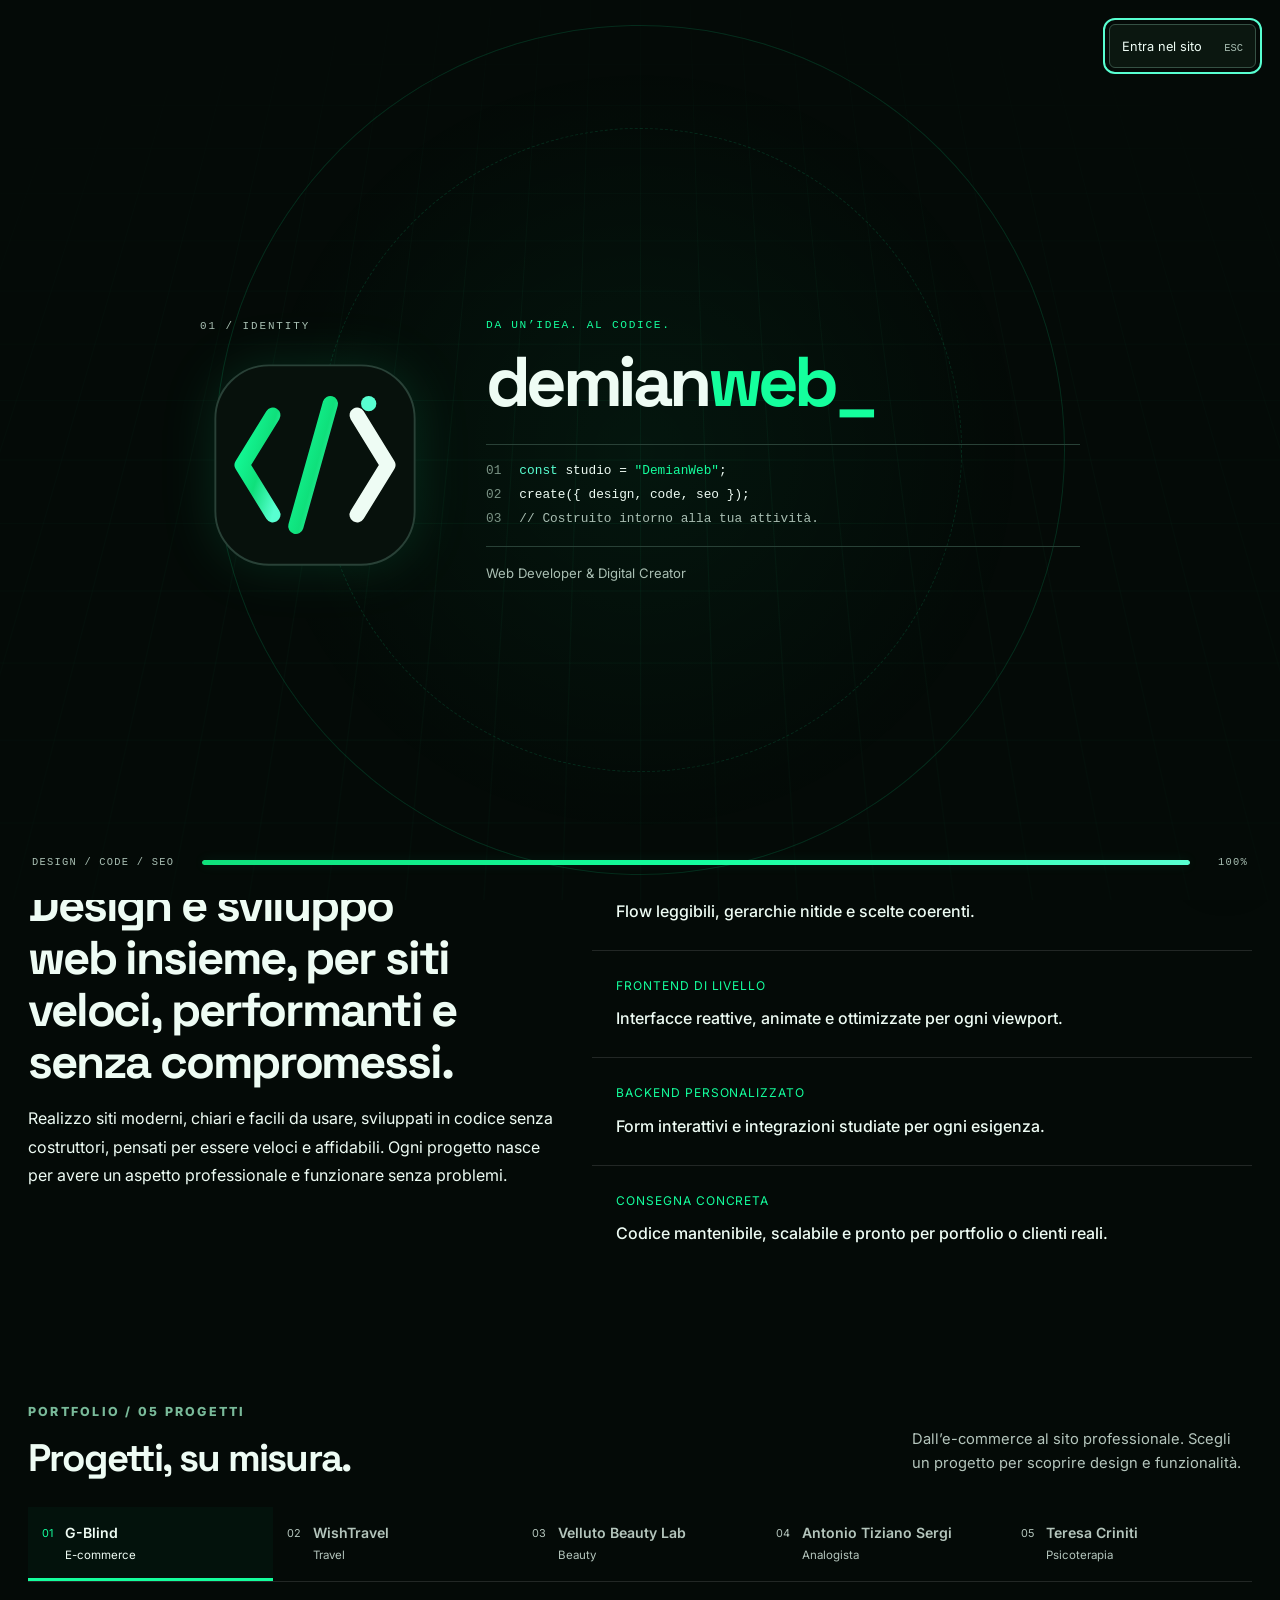
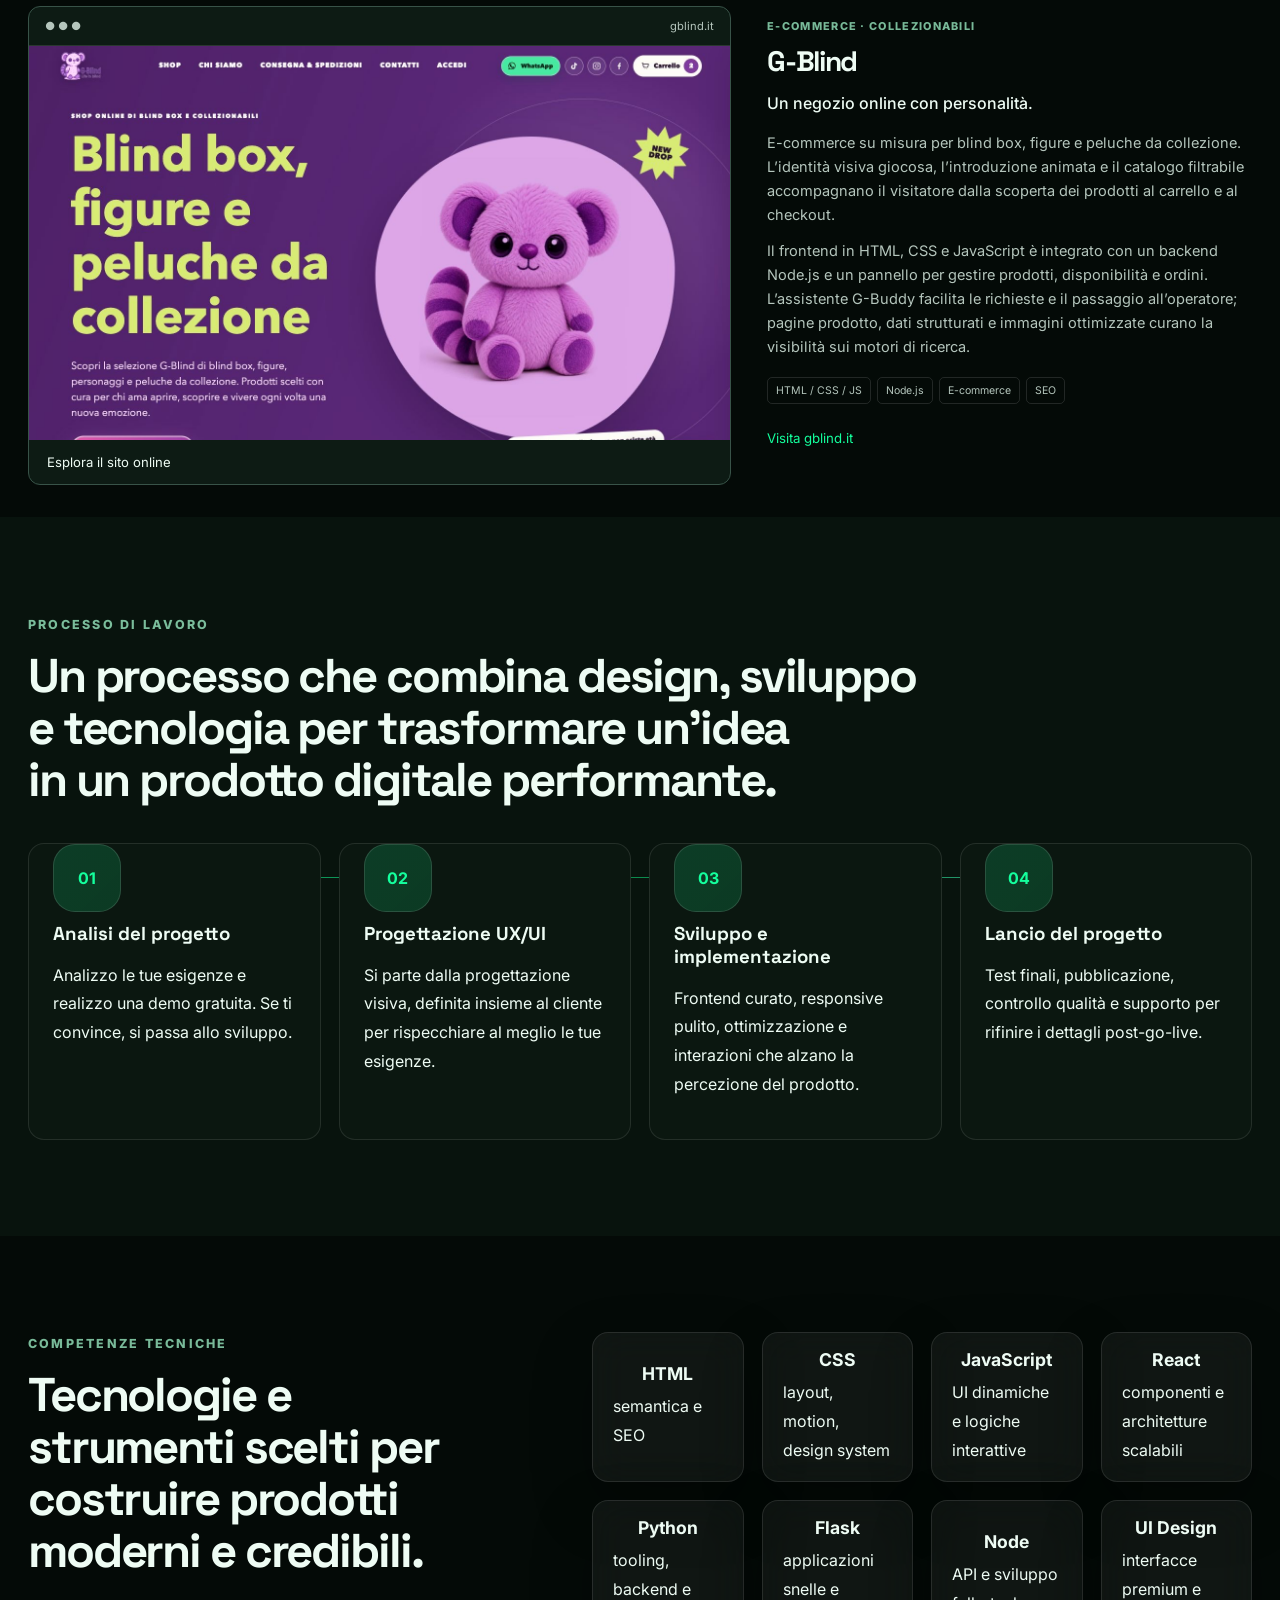
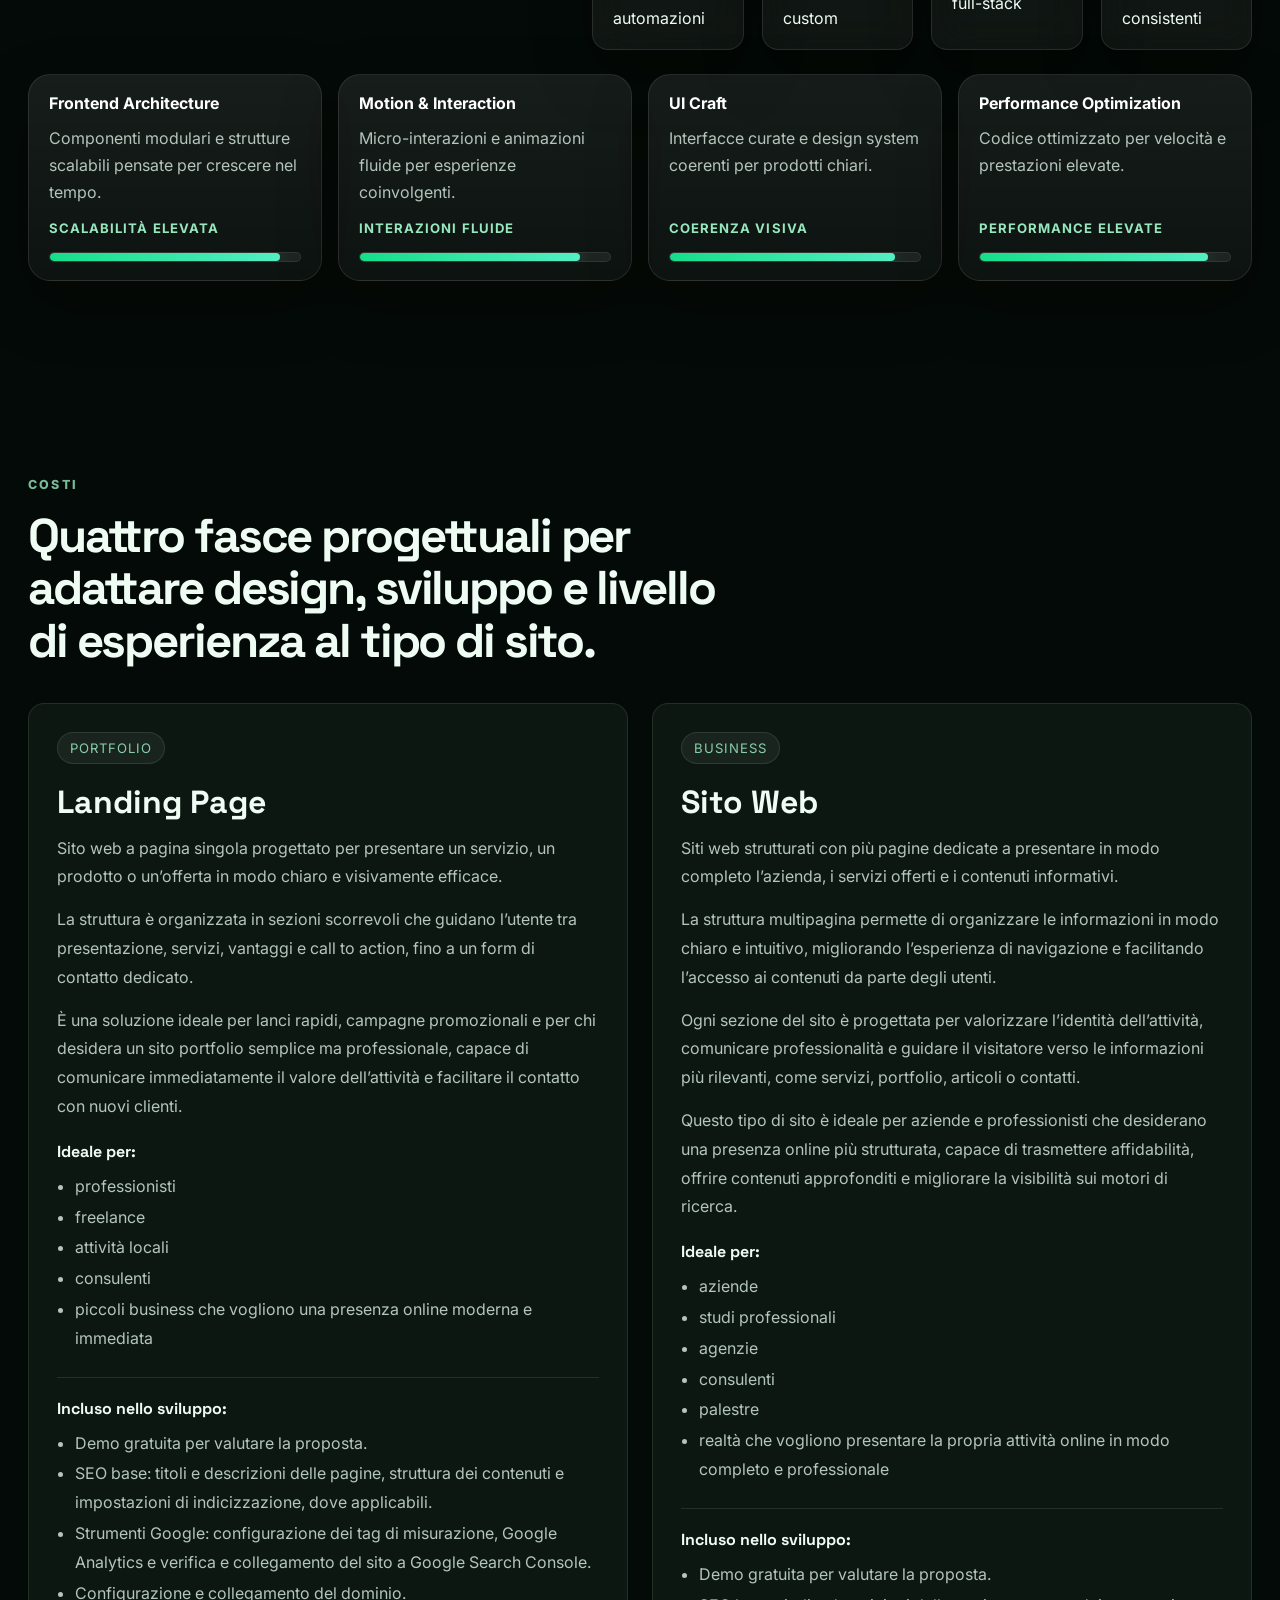
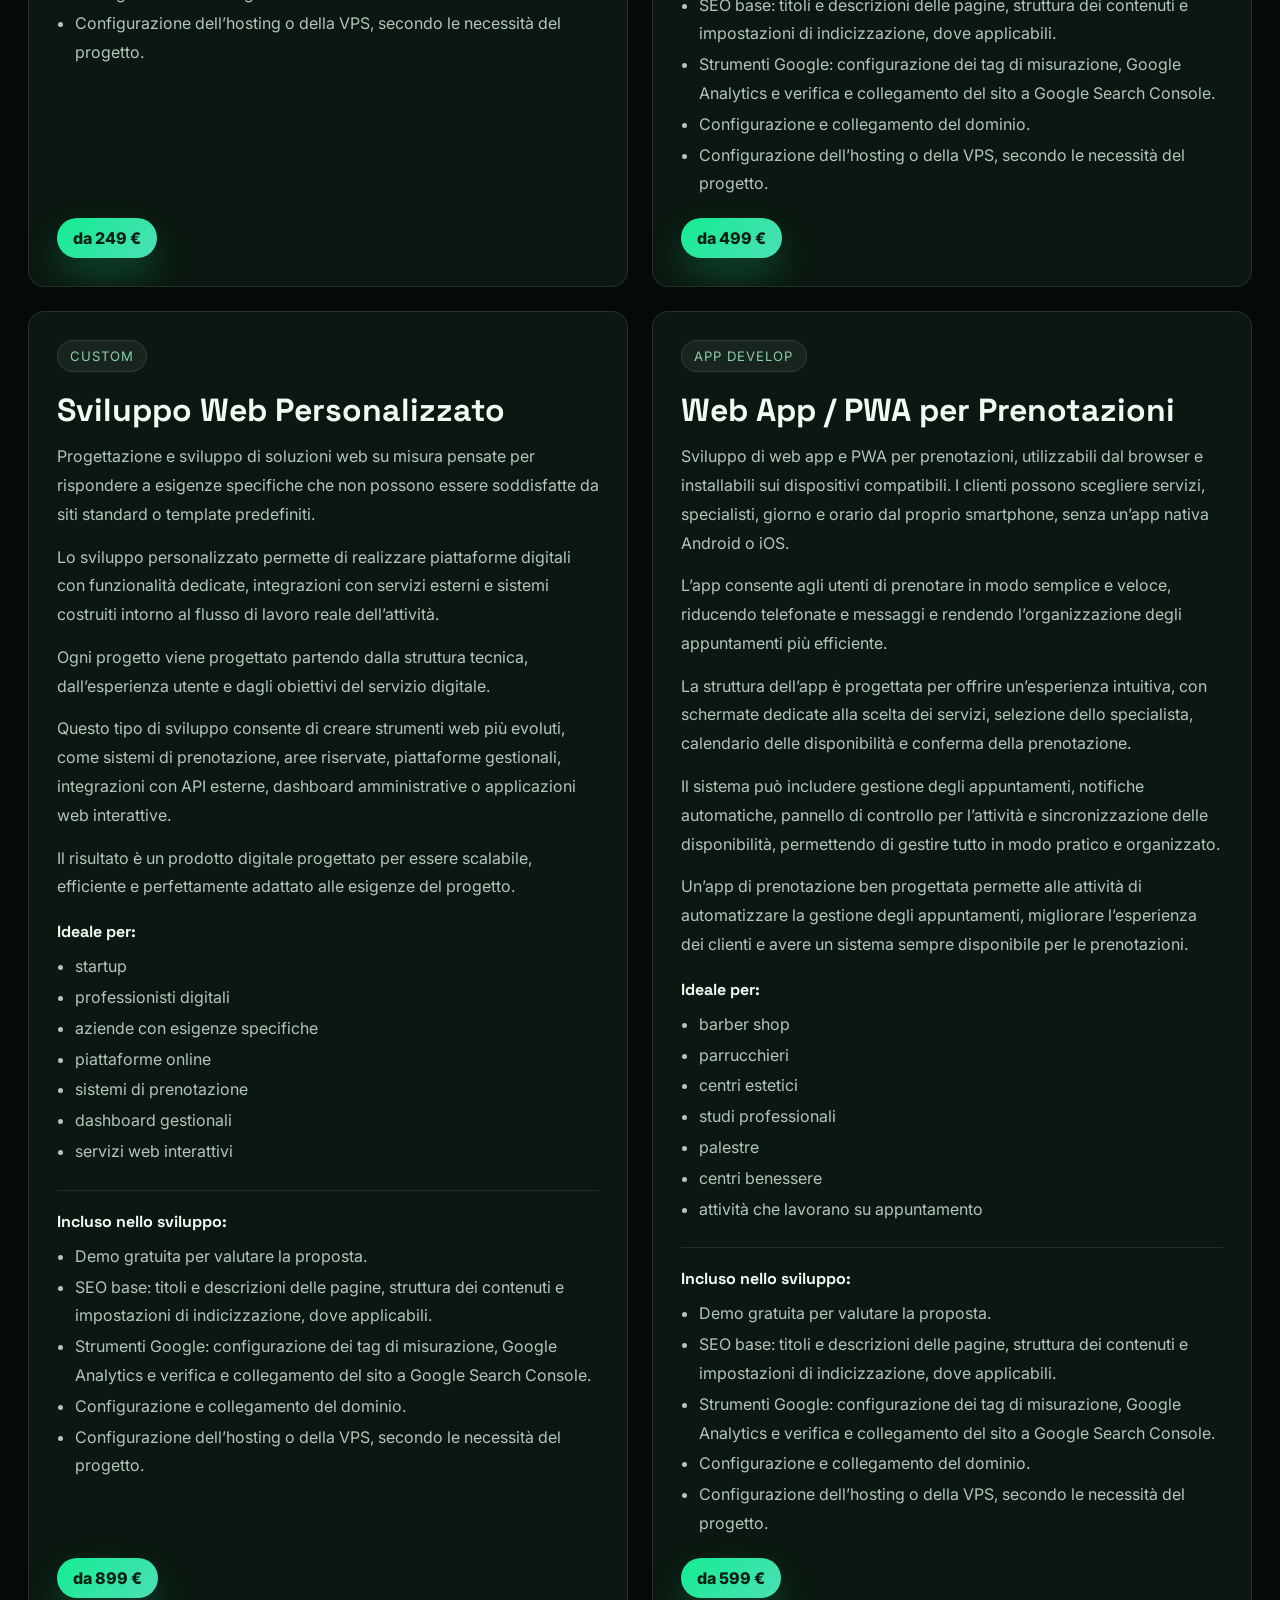
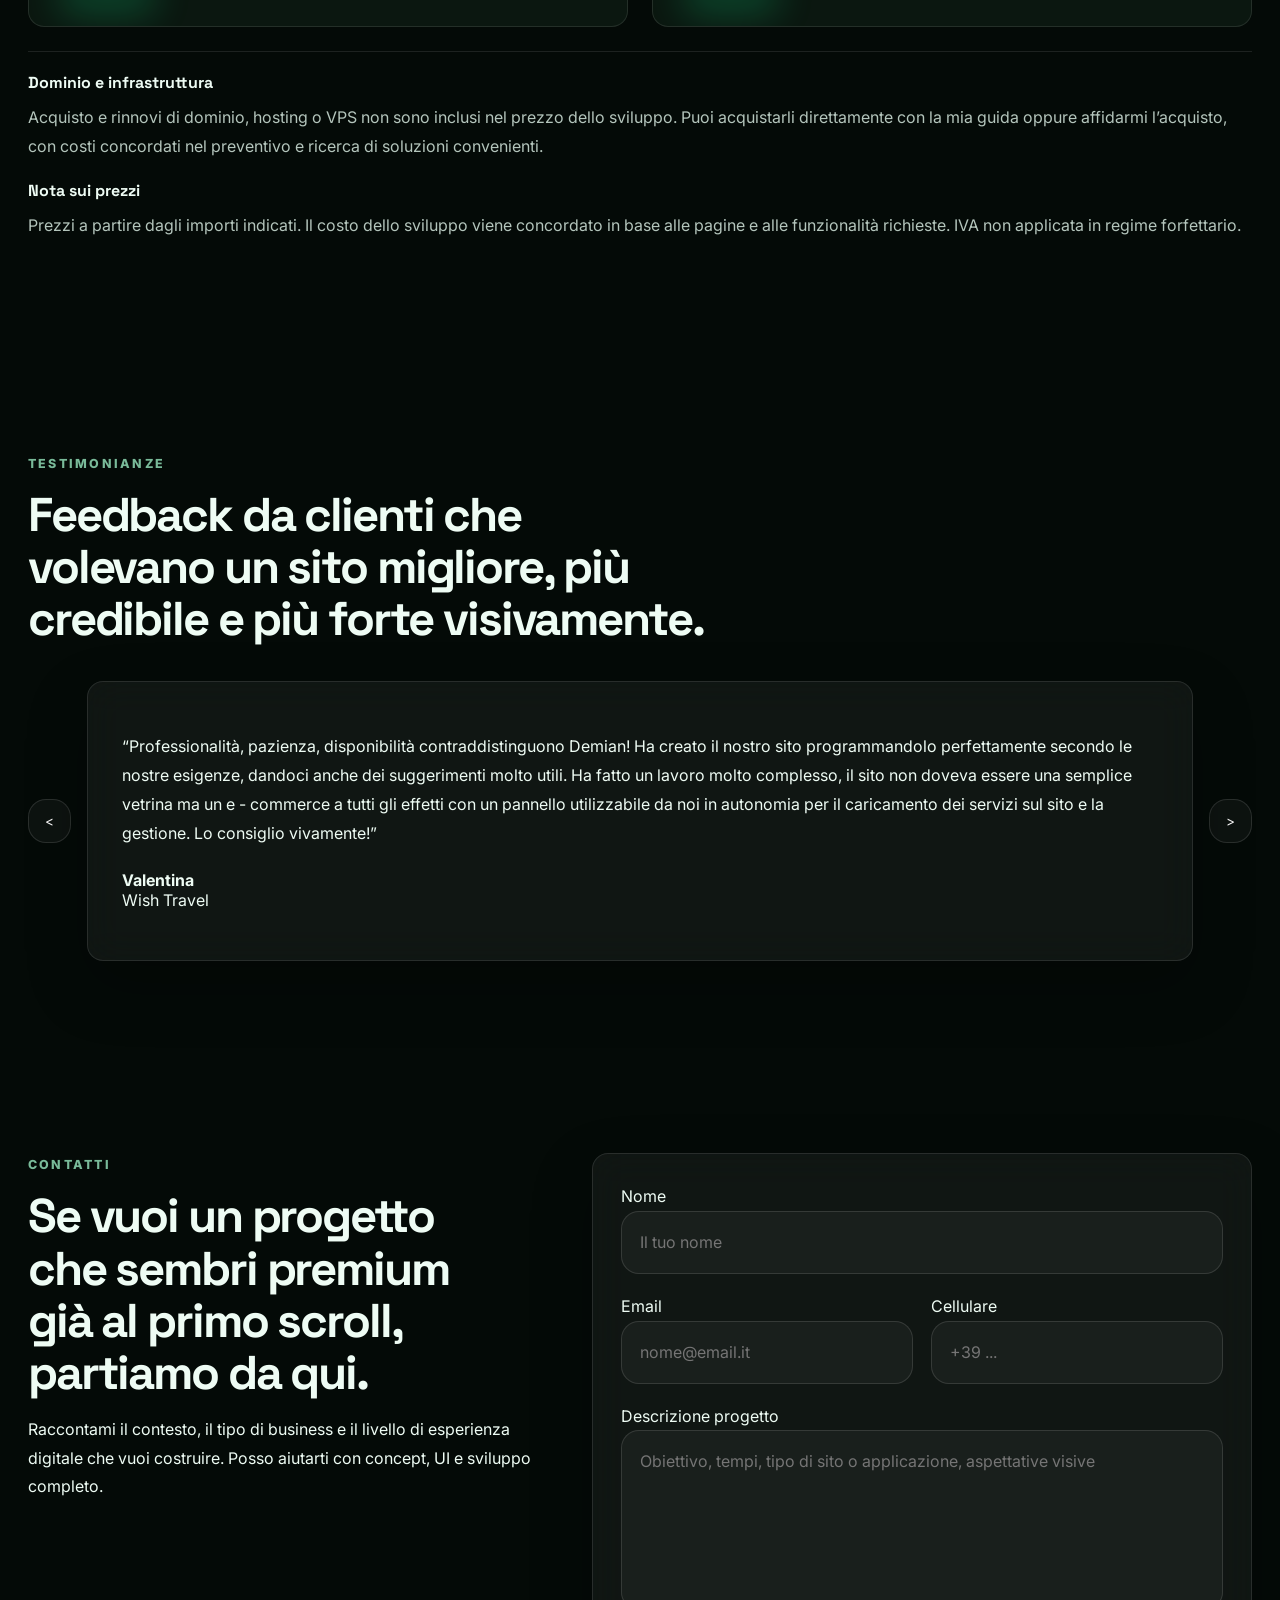
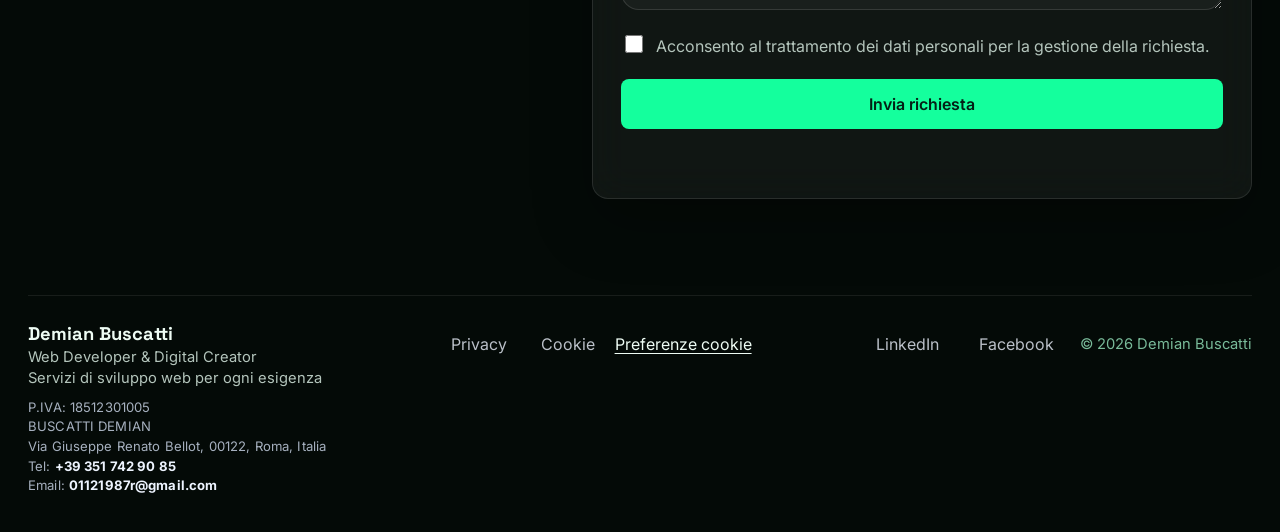
==== commit 7b5c5365: "Gate Analytics on consent and refine intro and bilingual content" ====
--- a/index.html
+++ b/index.html
@@ -4,14 +4,7 @@
     <meta charset="UTF-8" />
     <meta name="viewport" content="width=device-width, initial-scale=1.0" />
     <title>Creazione siti web su misura | DemianWeb</title>
-    <!-- Google tag (gtag.js) -->
-    <script async src="https://www.googletagmanager.com/gtag/js?id=G-Z3J601SW05"></script>
-    <script>
-      window.dataLayer = window.dataLayer || [];
-      function gtag(){dataLayer.push(arguments);}
-      gtag('js', new Date());
-      gtag('config', 'G-Z3J601SW05');
-    </script>
+    <script src="consent.js?v=20261011-14" defer></script>
     <link rel="icon" type="image/svg+xml" href="/favicon.svg" />
     <link rel="icon" type="image/x-icon" href="/favicon.ico" sizes="any" />
     <link rel="shortcut icon" href="/favicon.ico" />
@@ -139,7 +132,7 @@
       href="https://fonts.googleapis.com/css2?family=Inter:wght@400;500;600;700;800&family=Space+Grotesk:wght@500;700&display=swap"
       rel="stylesheet"
     />
-    <link rel="stylesheet" href="styles.css?v=20261011-13" />
+    <link rel="stylesheet" href="styles.css?v=20261011-14" />
   </head>
   <body class="studio-page">
     <div class="site-intro" hidden role="dialog" aria-modal="true" aria-labelledby="intro-name">
@@ -180,7 +173,7 @@
       <div class="header-shell">
         <a class="brand" href="#top" aria-label="Demian Buscatti home">
           <span class="brand-mark">
-            <img src="logo-demian-buscatti.svg" alt="Logo Demian Buscatti web developer sviluppo siti web e applicazioni" title="Demian Buscatti web developer sviluppo siti web su misura e applicazioni" />
+            <img src="logo-demian-buscatti.svg" alt="Logo DemianWeb" />
           </span>
           <span class="brand-copy">
             <strong>Demian Buscatti</strong>
@@ -646,12 +639,12 @@
 
             <article class="pricing-card reveal delay-3 has-price">
               <span class="pricing-label">APP DEVELOP</span>
-              <h3>App per Prenotazioni</h3>
-              <p>Sviluppo di app mobile per prenotazioni, progettate per permettere ai clienti di scegliere servizi, specialisti, giorno e orario direttamente dal proprio smartphone.</p>
-              <p>L’app consente agli utenti di prenotare in modo semplice e veloce, riducendo telefonate e messaggi e rendendo l’organizzazione degli appuntamenti piu efficiente.</p>
-              <p>La struttura dell’app e progettata per offrire un’esperienza intuitiva, con schermate dedicate alla scelta dei servizi, selezione dello specialista, calendario delle disponibilita e conferma della prenotazione.</p>
-              <p>Il sistema puo includere gestione degli appuntamenti, notifiche automatiche, pannello di controllo per l’attivita e sincronizzazione delle disponibilita, permettendo di gestire tutto in modo pratico e organizzato.</p>
-              <p>Un’app di prenotazione ben progettata permette alle attivita di automatizzare la gestione degli appuntamenti, migliorare l’esperienza dei clienti e avere un sistema sempre disponibile per le prenotazioni.</p>
+              <h3>Web App / PWA per Prenotazioni</h3>
+              <p>Sviluppo di web app e PWA per prenotazioni, utilizzabili dal browser e installabili sui dispositivi compatibili. I clienti possono scegliere servizi, specialisti, giorno e orario dal proprio smartphone, senza un’app nativa Android o iOS.</p>
+              <p>L’app consente agli utenti di prenotare in modo semplice e veloce, riducendo telefonate e messaggi e rendendo l’organizzazione degli appuntamenti più efficiente.</p>
+              <p>La struttura dell’app è progettata per offrire un’esperienza intuitiva, con schermate dedicate alla scelta dei servizi, selezione dello specialista, calendario delle disponibilità e conferma della prenotazione.</p>
+              <p>Il sistema può includere gestione degli appuntamenti, notifiche automatiche, pannello di controllo per l’attività e sincronizzazione delle disponibilità, permettendo di gestire tutto in modo pratico e organizzato.</p>
+              <p>Un’app di prenotazione ben progettata permette alle attività di automatizzare la gestione degli appuntamenti, migliorare l’esperienza dei clienti e avere un sistema sempre disponibile per le prenotazioni.</p>
               <div class="pricing-target">
                 <strong>Ideale per:</strong>
                 <ul>
@@ -661,7 +654,7 @@
                   <li>studi professionali</li>
                   <li>palestre</li>
                   <li>centri benessere</li>
-                  <li>attivita che lavorano su appuntamento</li>
+                  <li>attività che lavorano su appuntamento</li>
                 </ul>
               </div>
               <div class="pricing-target pricing-included">
@@ -789,6 +782,7 @@
         <div class="footer-nav">
           <a href="privacy.html">Privacy</a>
           <a href="cookie.html">Cookie</a>
+          <button class="cookie-preferences" type="button" data-cookie-preferences>Preferenze cookie</button>
         </div>
         <div class="footer-meta">
           <a href="https://www.linkedin.com/in/demian-buscatti-9a42303ab" target="_blank" rel="noreferrer">LinkedIn</a>
@@ -887,6 +881,6 @@
       </div>
     </div>
 
-    <script src="script.js?v=20261011-11"></script>
+    <script src="script.js?v=20261011-14"></script>
   </body>
 </html>
--- a/styles.css
+++ b/styles.css
@@ -1494,6 +1494,8 @@
 }
 
 .cookie-panel {
+  max-height: calc(100dvh - 40px);
+  overflow-y: auto;
   max-width: 980px;
   margin: 0 auto;
   padding: 18px 20px;
@@ -1537,6 +1539,22 @@
 
 .cookie-actions .btn {
   min-width: 146px;
+  flex: 1 1 0;
+}
+
+.intro-playing .cookie-banner {
+  visibility: hidden;
+}
+
+.cookie-preferences {
+  padding: 0;
+  border: 0;
+  background: transparent;
+  color: inherit;
+  font: inherit;
+  cursor: pointer;
+  text-decoration: underline;
+  text-underline-offset: 3px;
 }
 
 .site-footer {
@@ -1613,8 +1631,8 @@
 }
 
 .reveal {
-  opacity: 0;
-  transform: translateY(34px);
+  opacity: 1;
+  transform: none;
   transition: opacity 0.8s ease, transform 0.8s ease;
 }
 
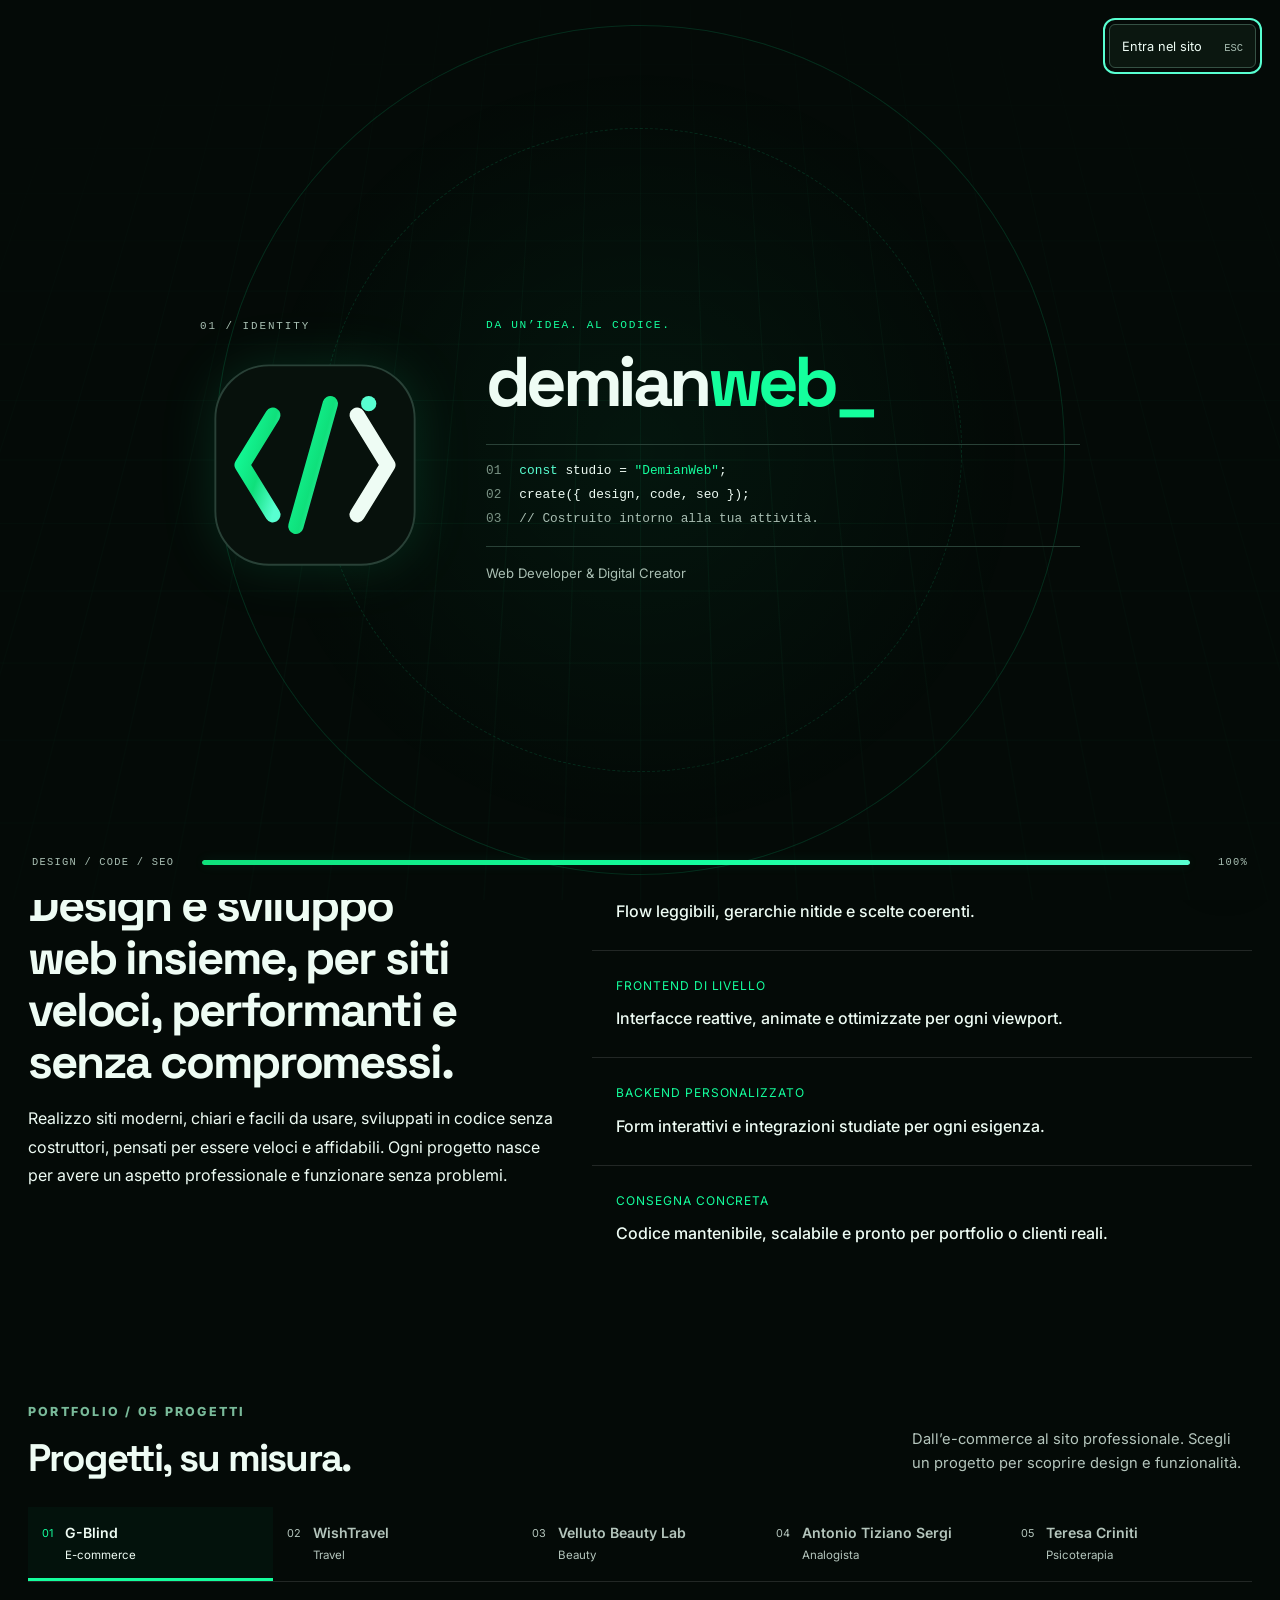
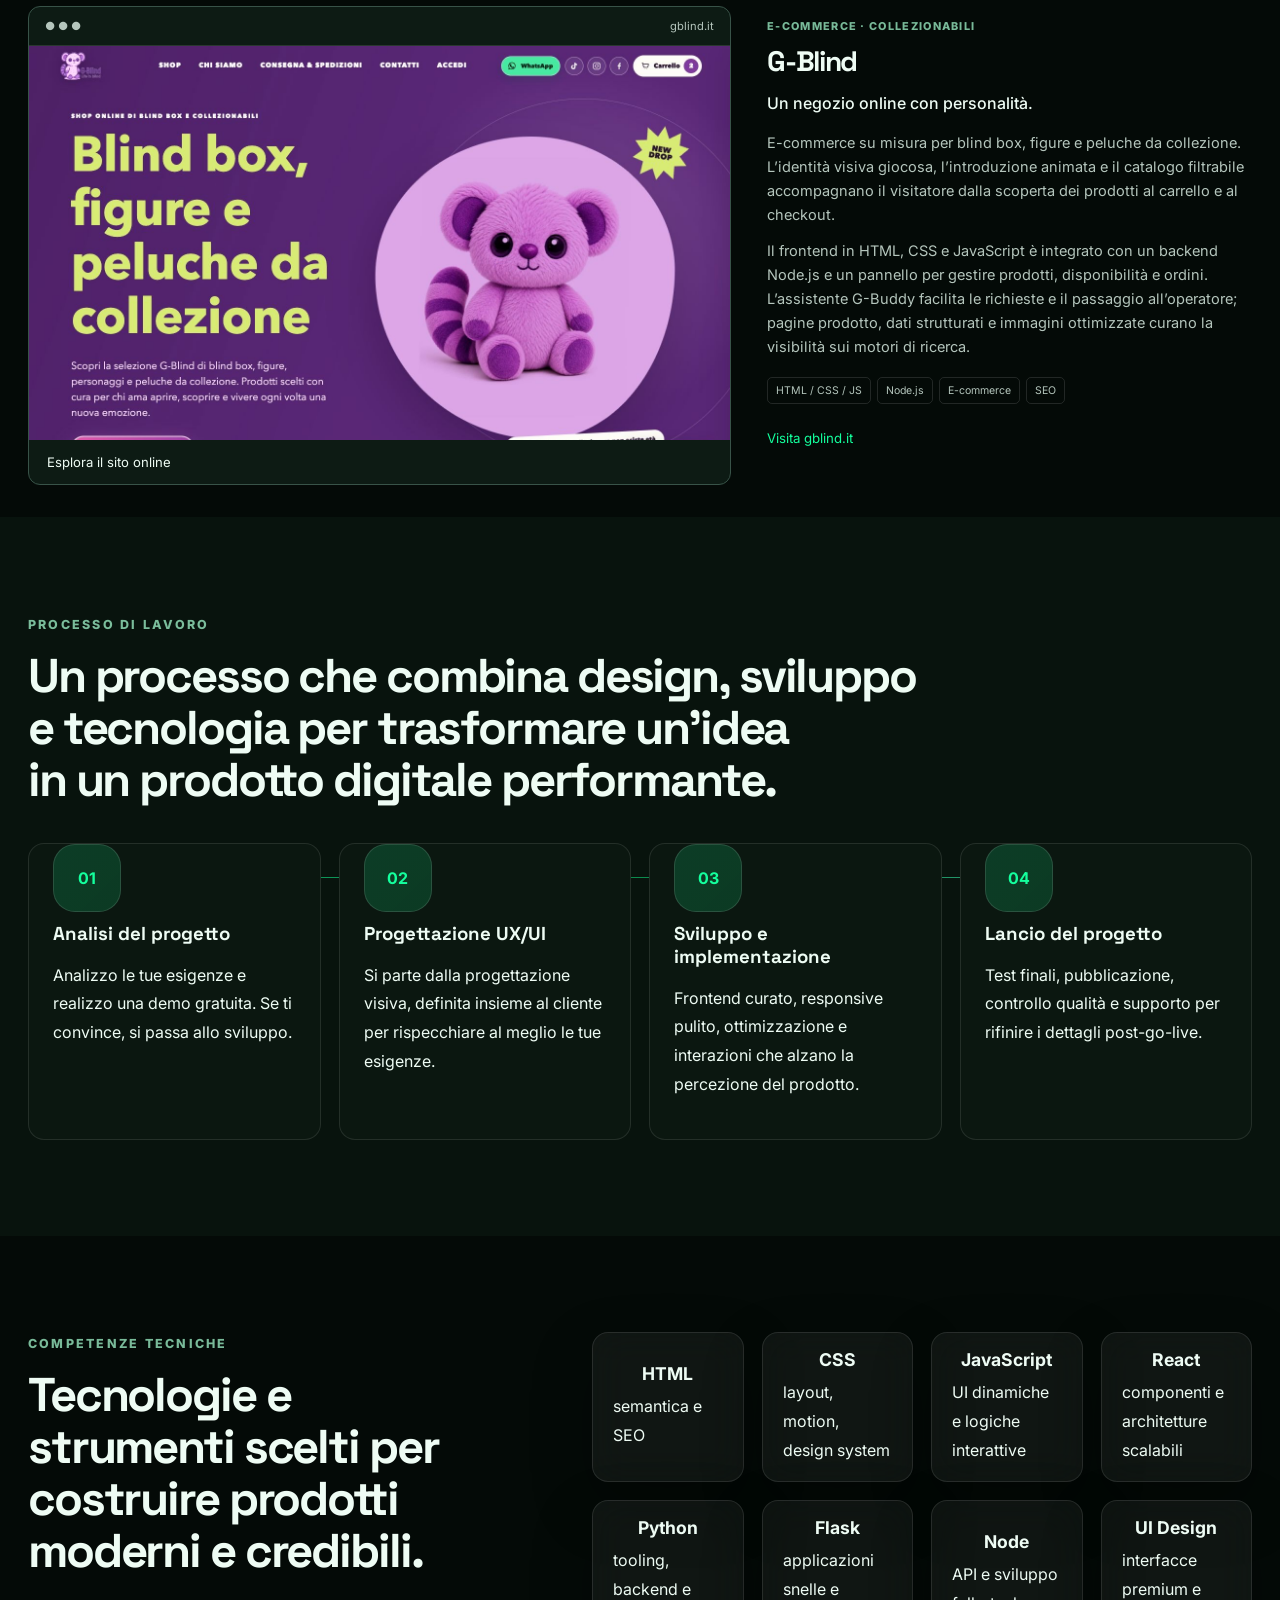
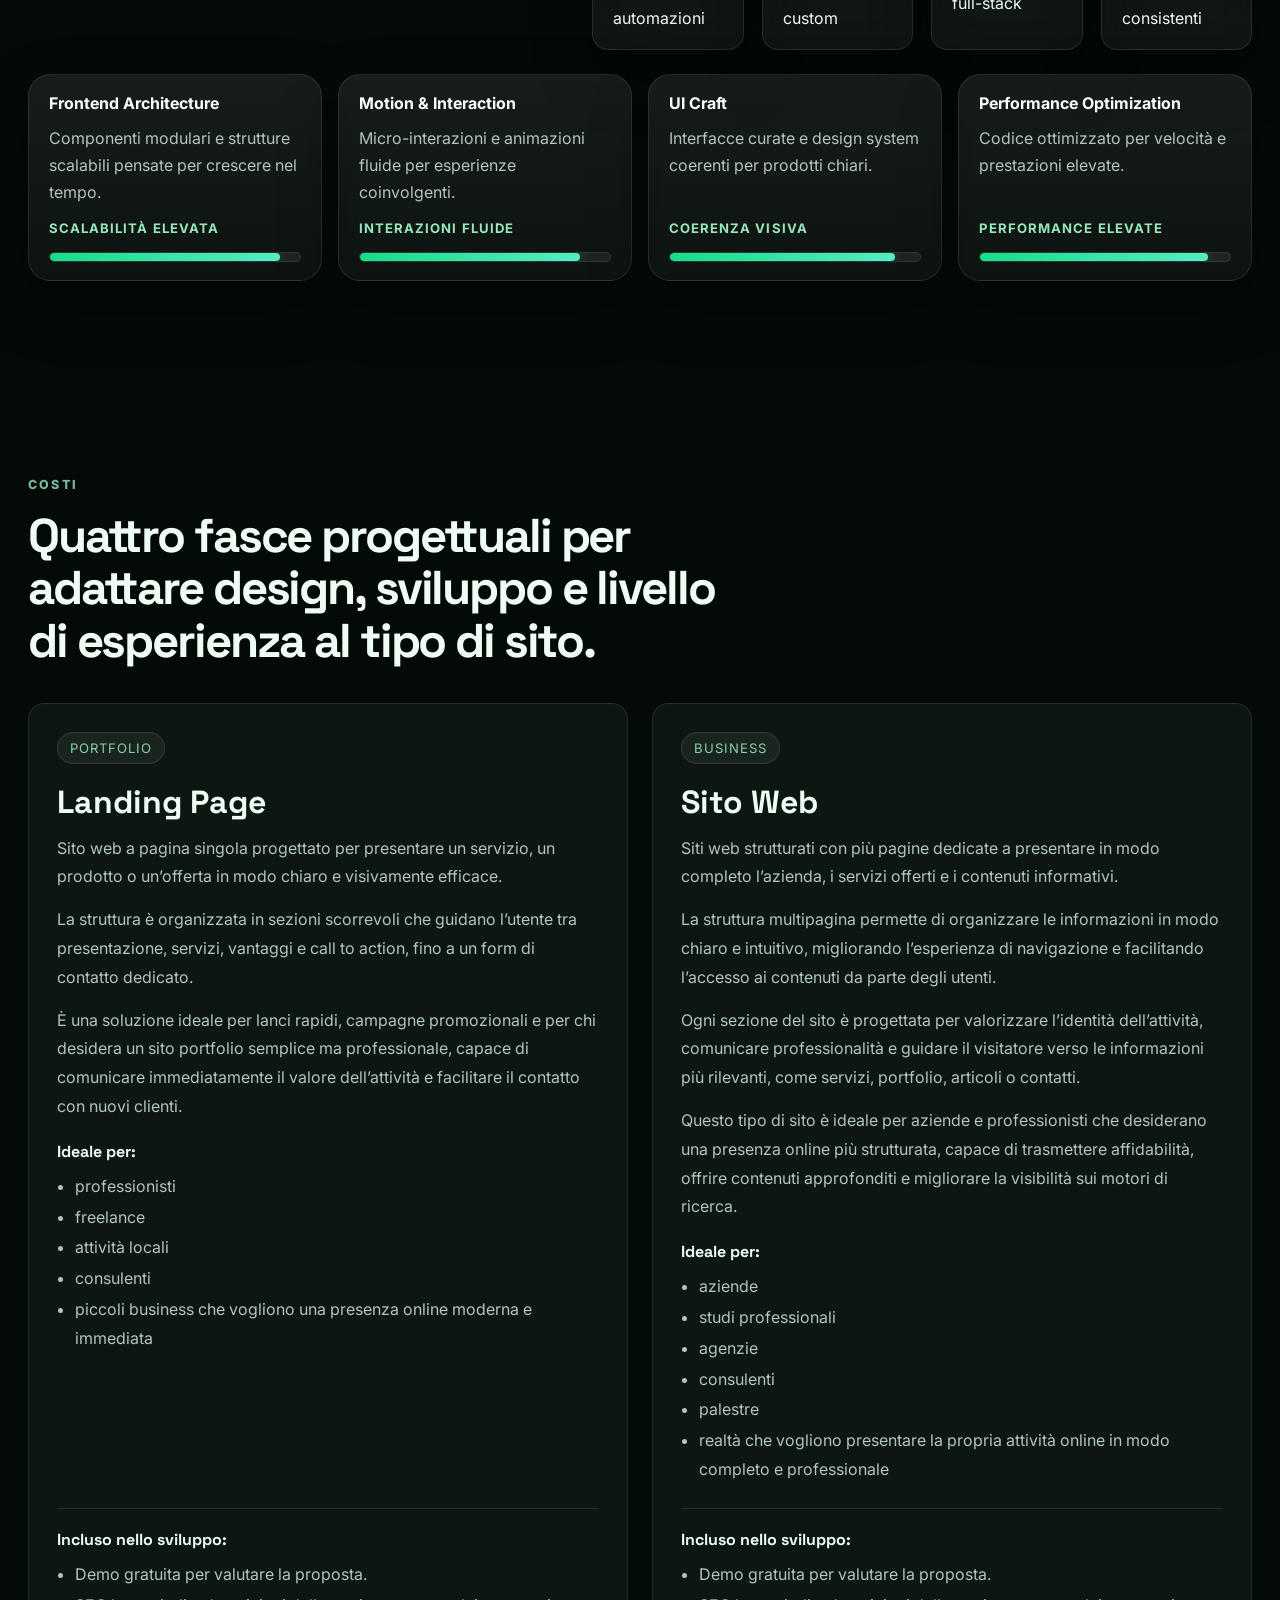
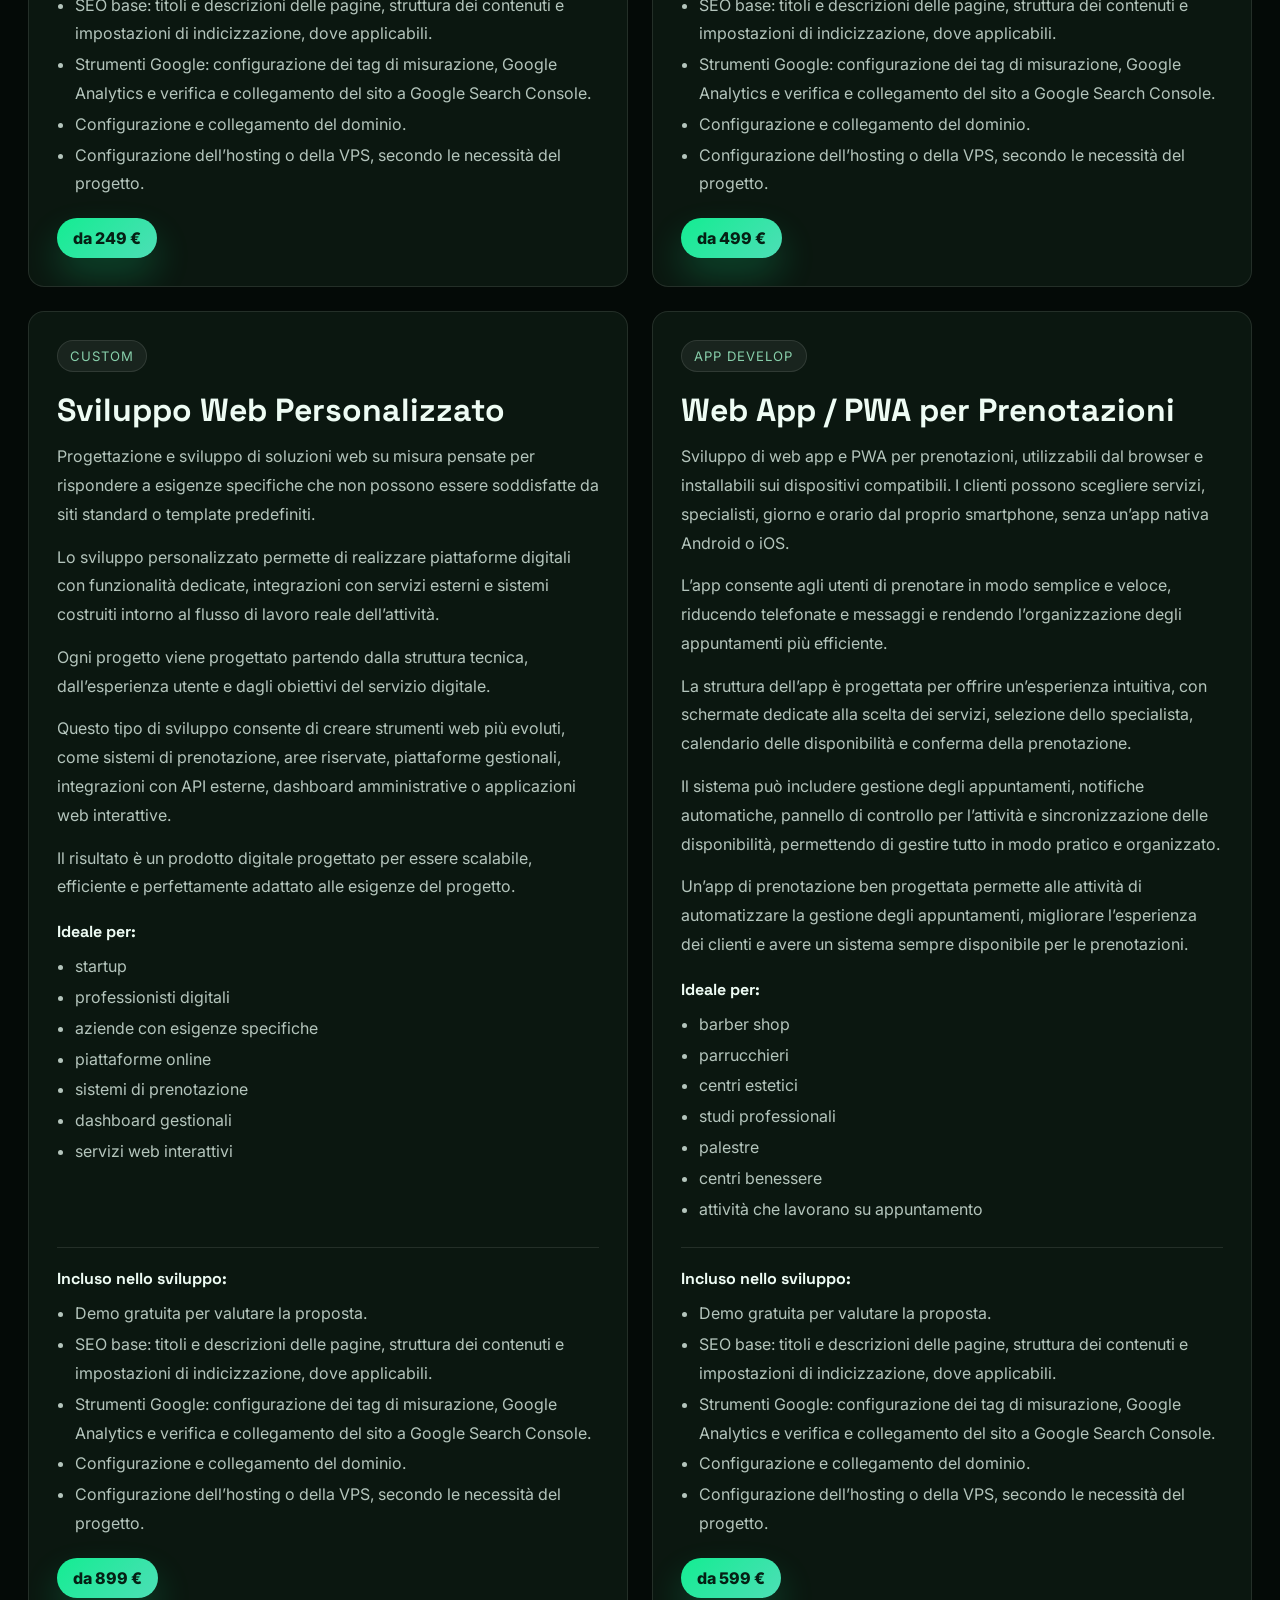
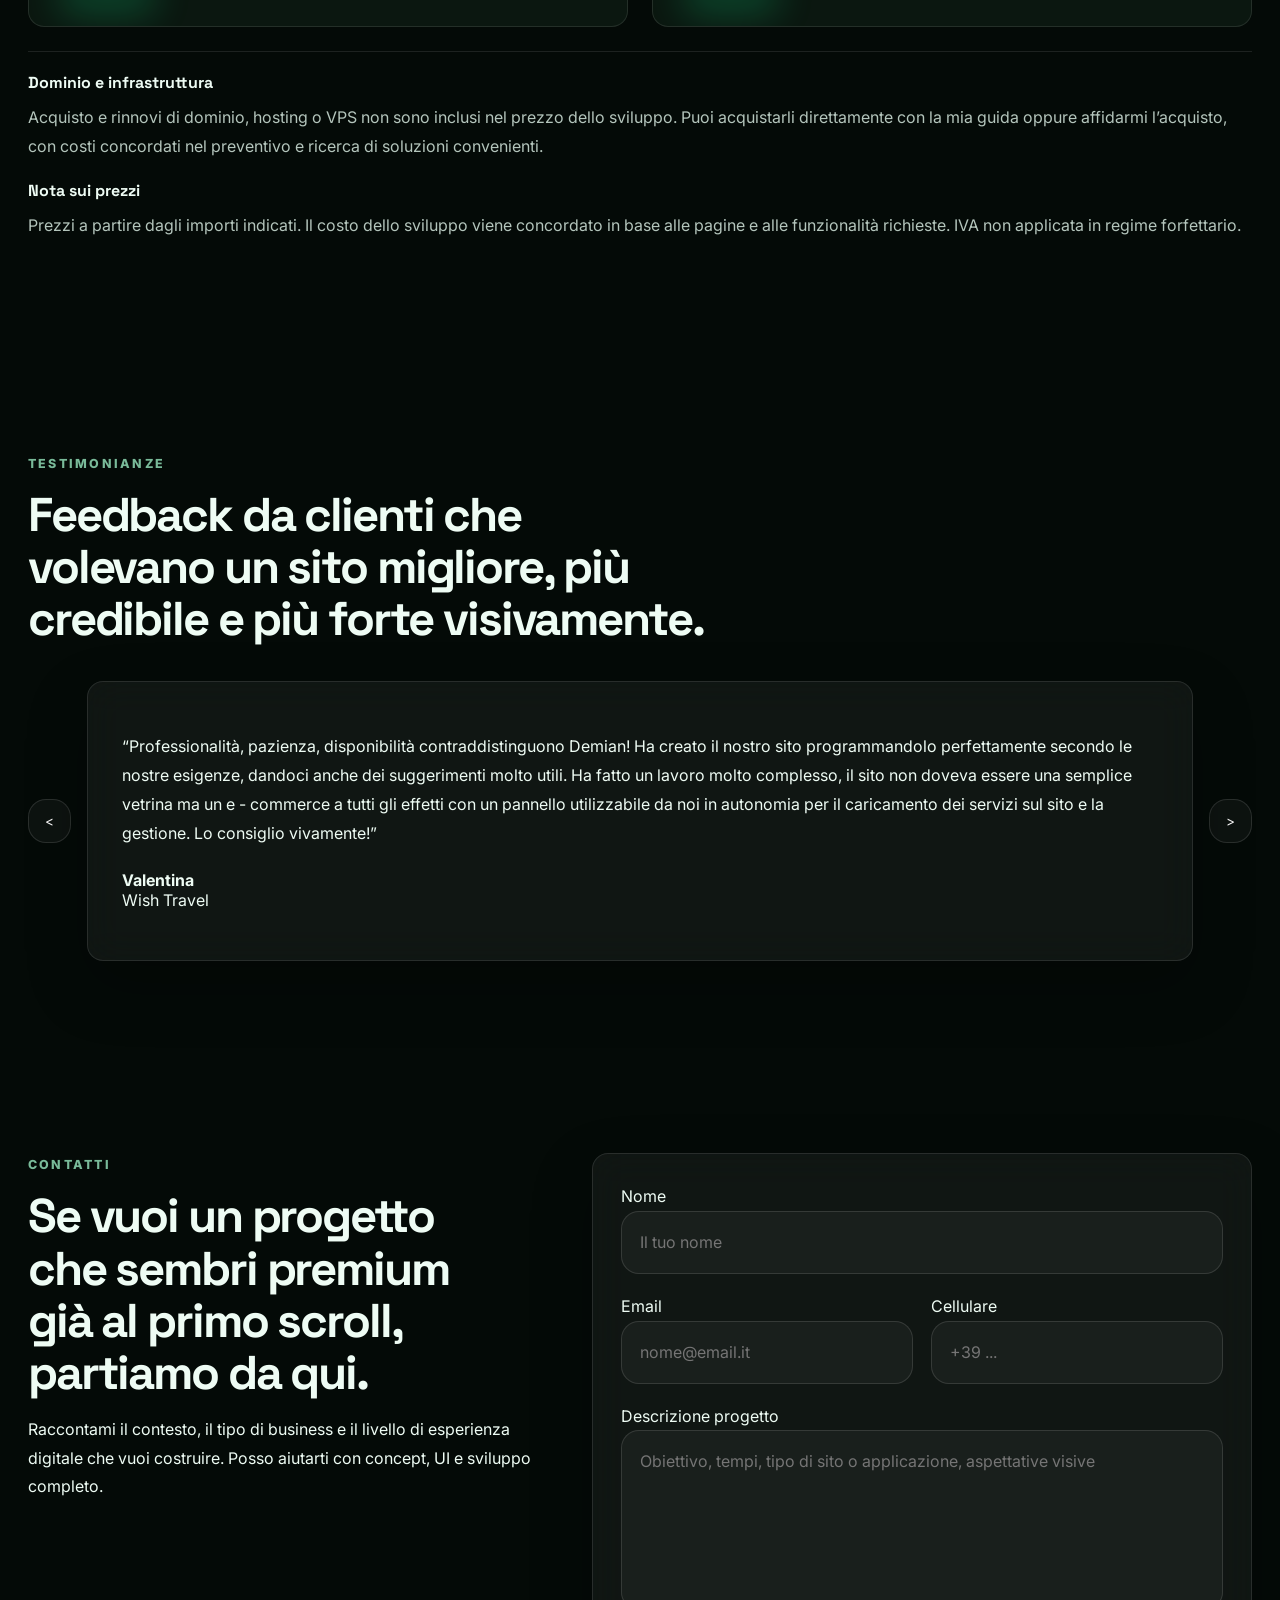
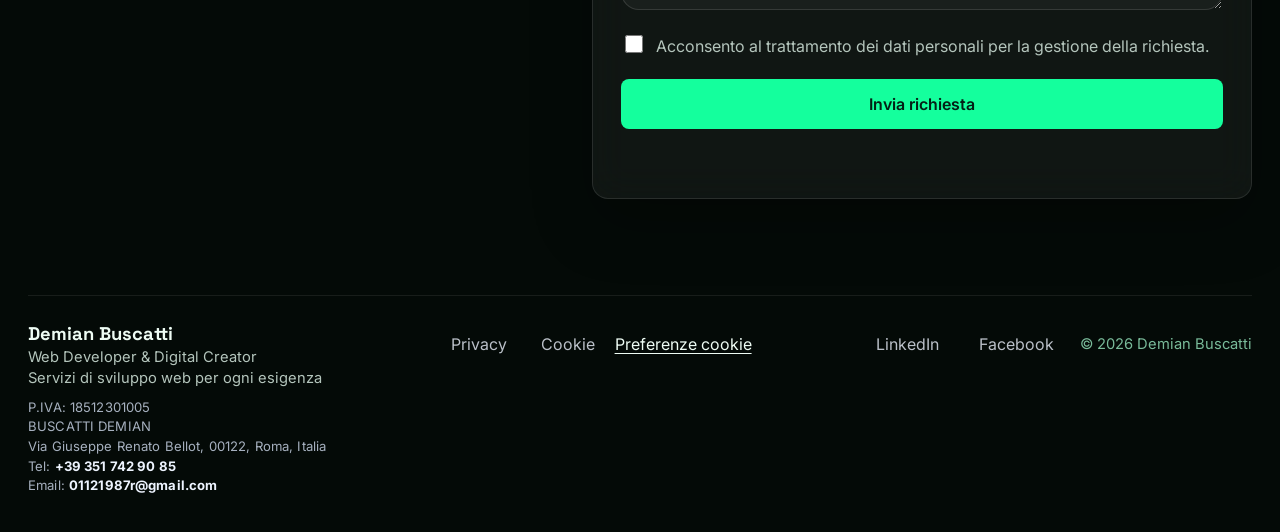
==== commit 4bdee2c9: "Align pricing inclusions across desktop cards" ====
--- a/index.html
+++ b/index.html
@@ -132,7 +132,7 @@
       href="https://fonts.googleapis.com/css2?family=Inter:wght@400;500;600;700;800&family=Space+Grotesk:wght@500;700&display=swap"
       rel="stylesheet"
     />
-    <link rel="stylesheet" href="styles.css?v=20261011-14" />
+    <link rel="stylesheet" href="styles.css?v=20261012-1" />
   </head>
   <body class="studio-page">
     <div class="site-intro" hidden role="dialog" aria-modal="true" aria-labelledby="intro-name">
--- a/styles.css
+++ b/styles.css
@@ -1003,6 +1003,20 @@
 
 .pricing-card .pricing-included {
   margin-bottom: 20px;
+}
+
+@media (min-width: 761px) {
+  .pricing-card > .pricing-target:not(.pricing-included) {
+    margin-bottom: 24px;
+  }
+
+  .pricing-card .pricing-included {
+    margin-top: auto;
+  }
+
+  .pricing-card .pricing-badge {
+    margin-top: 0;
+  }
 }
 
 .pricing-terms h3 {
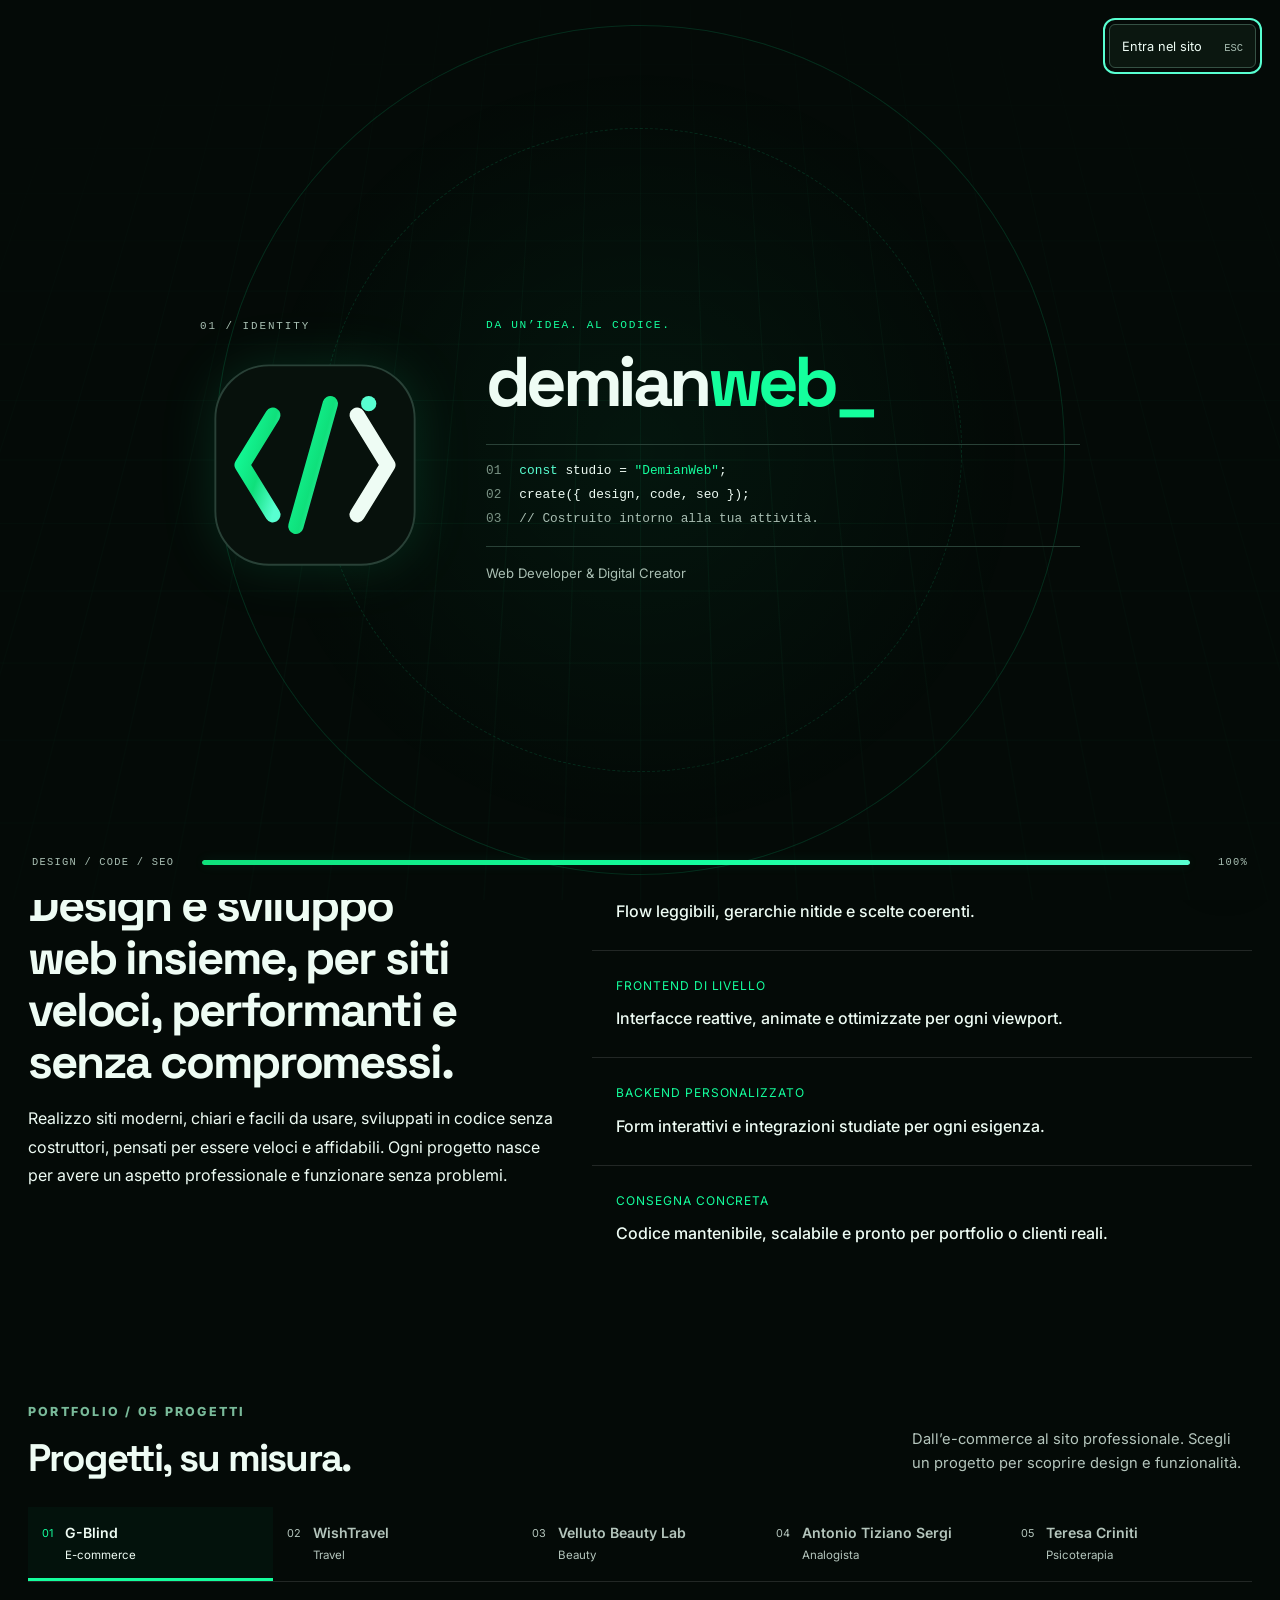
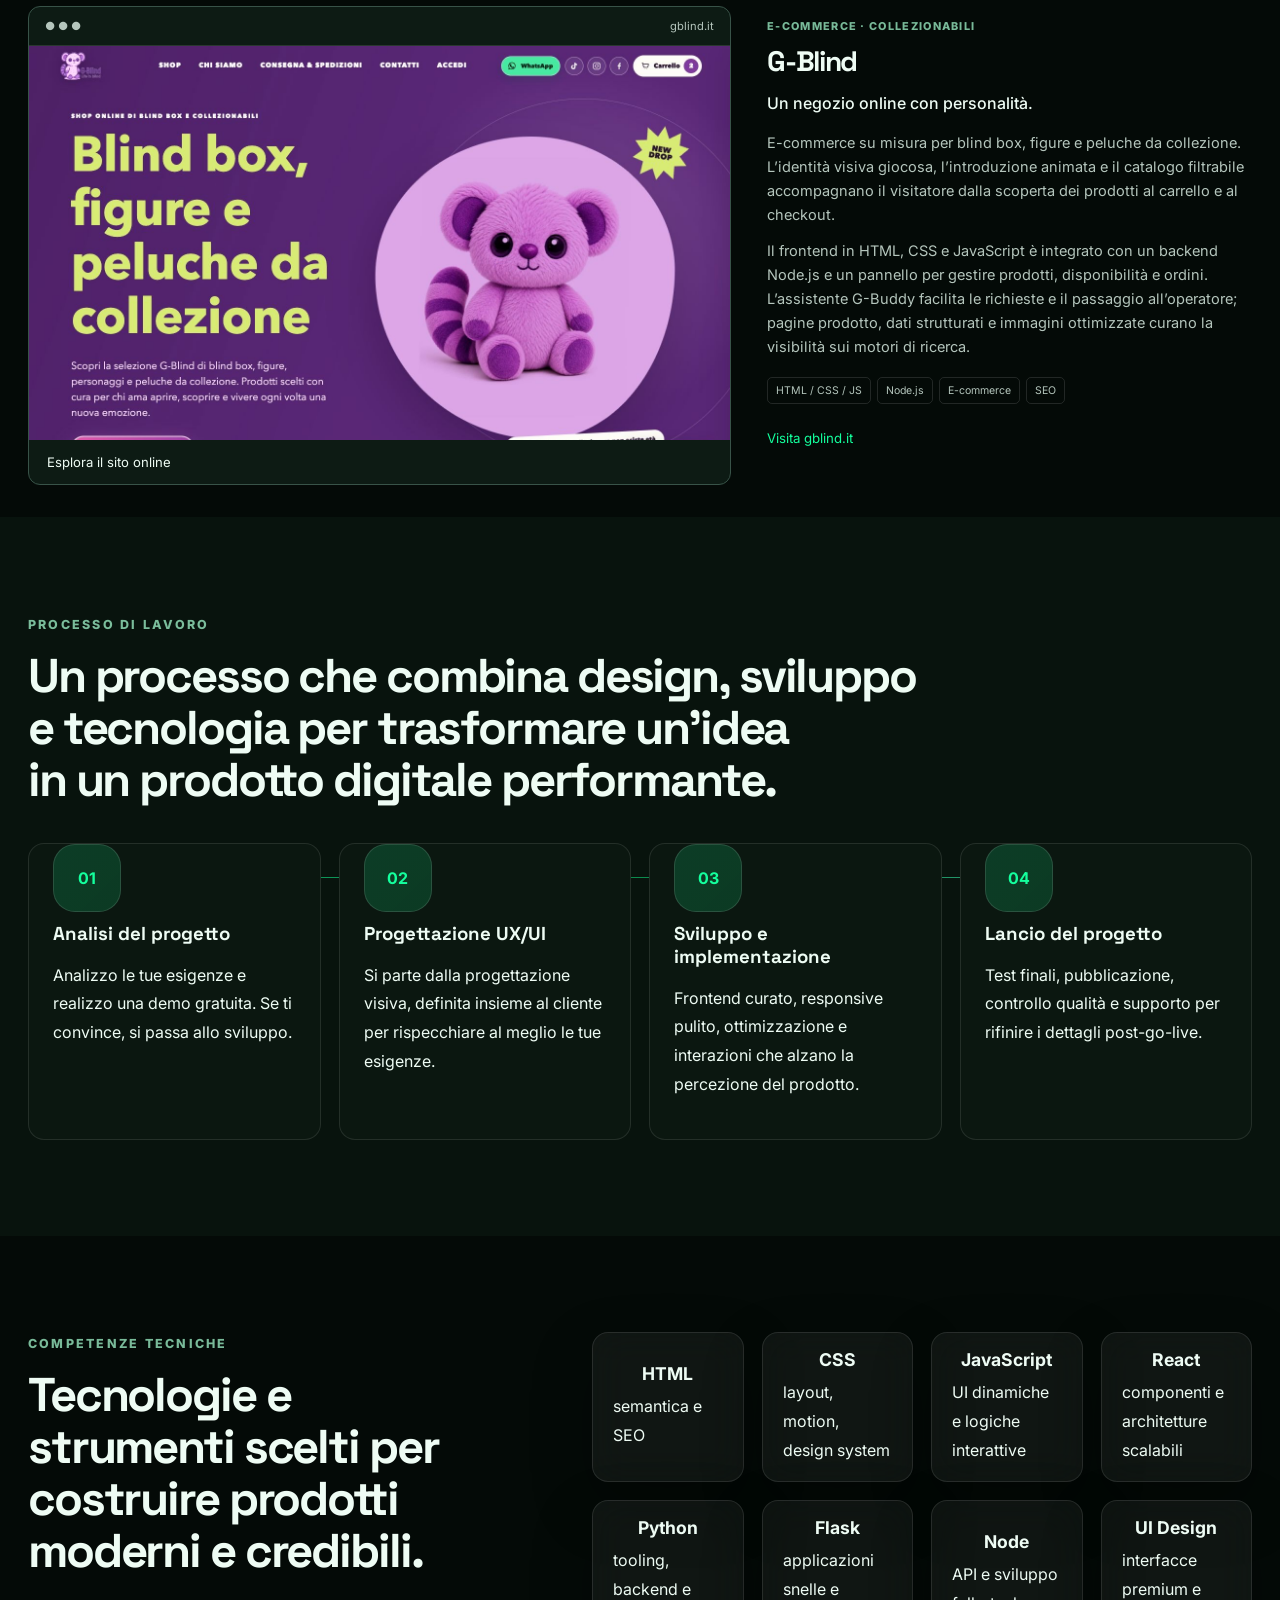
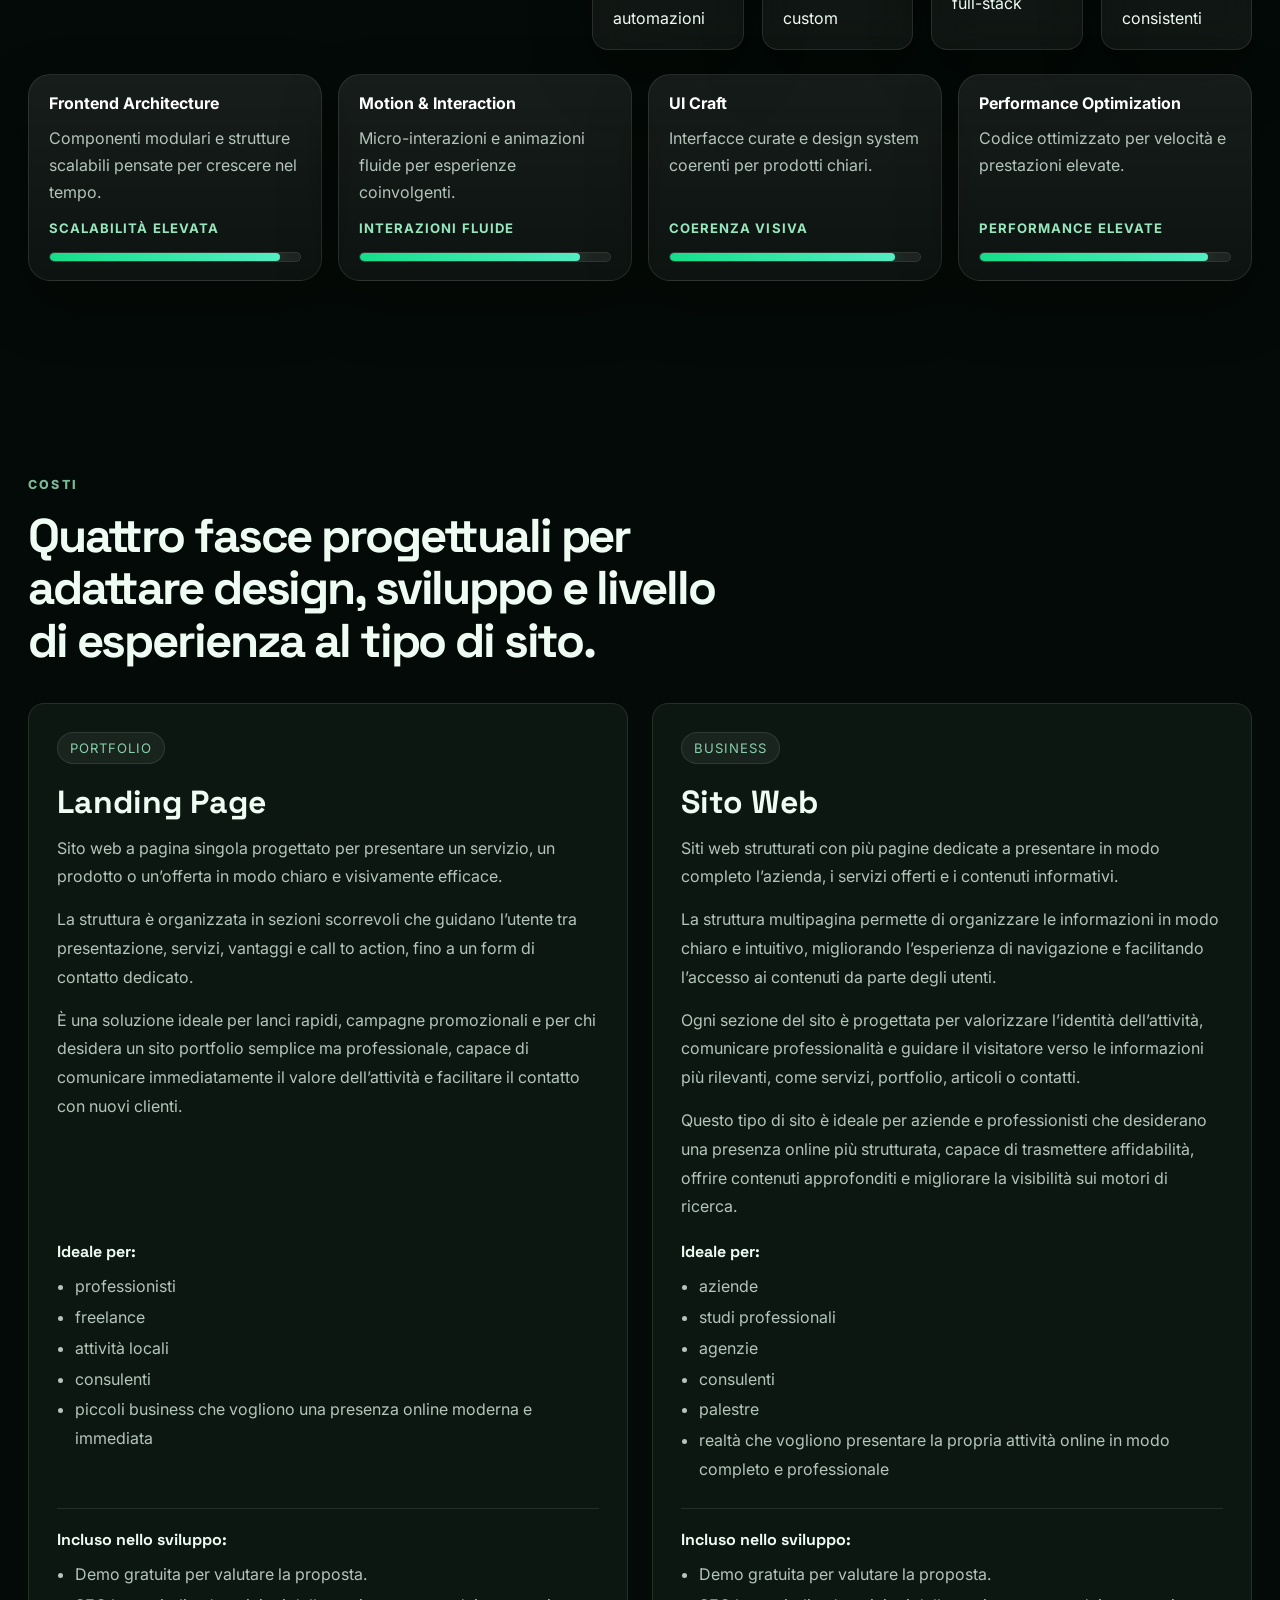
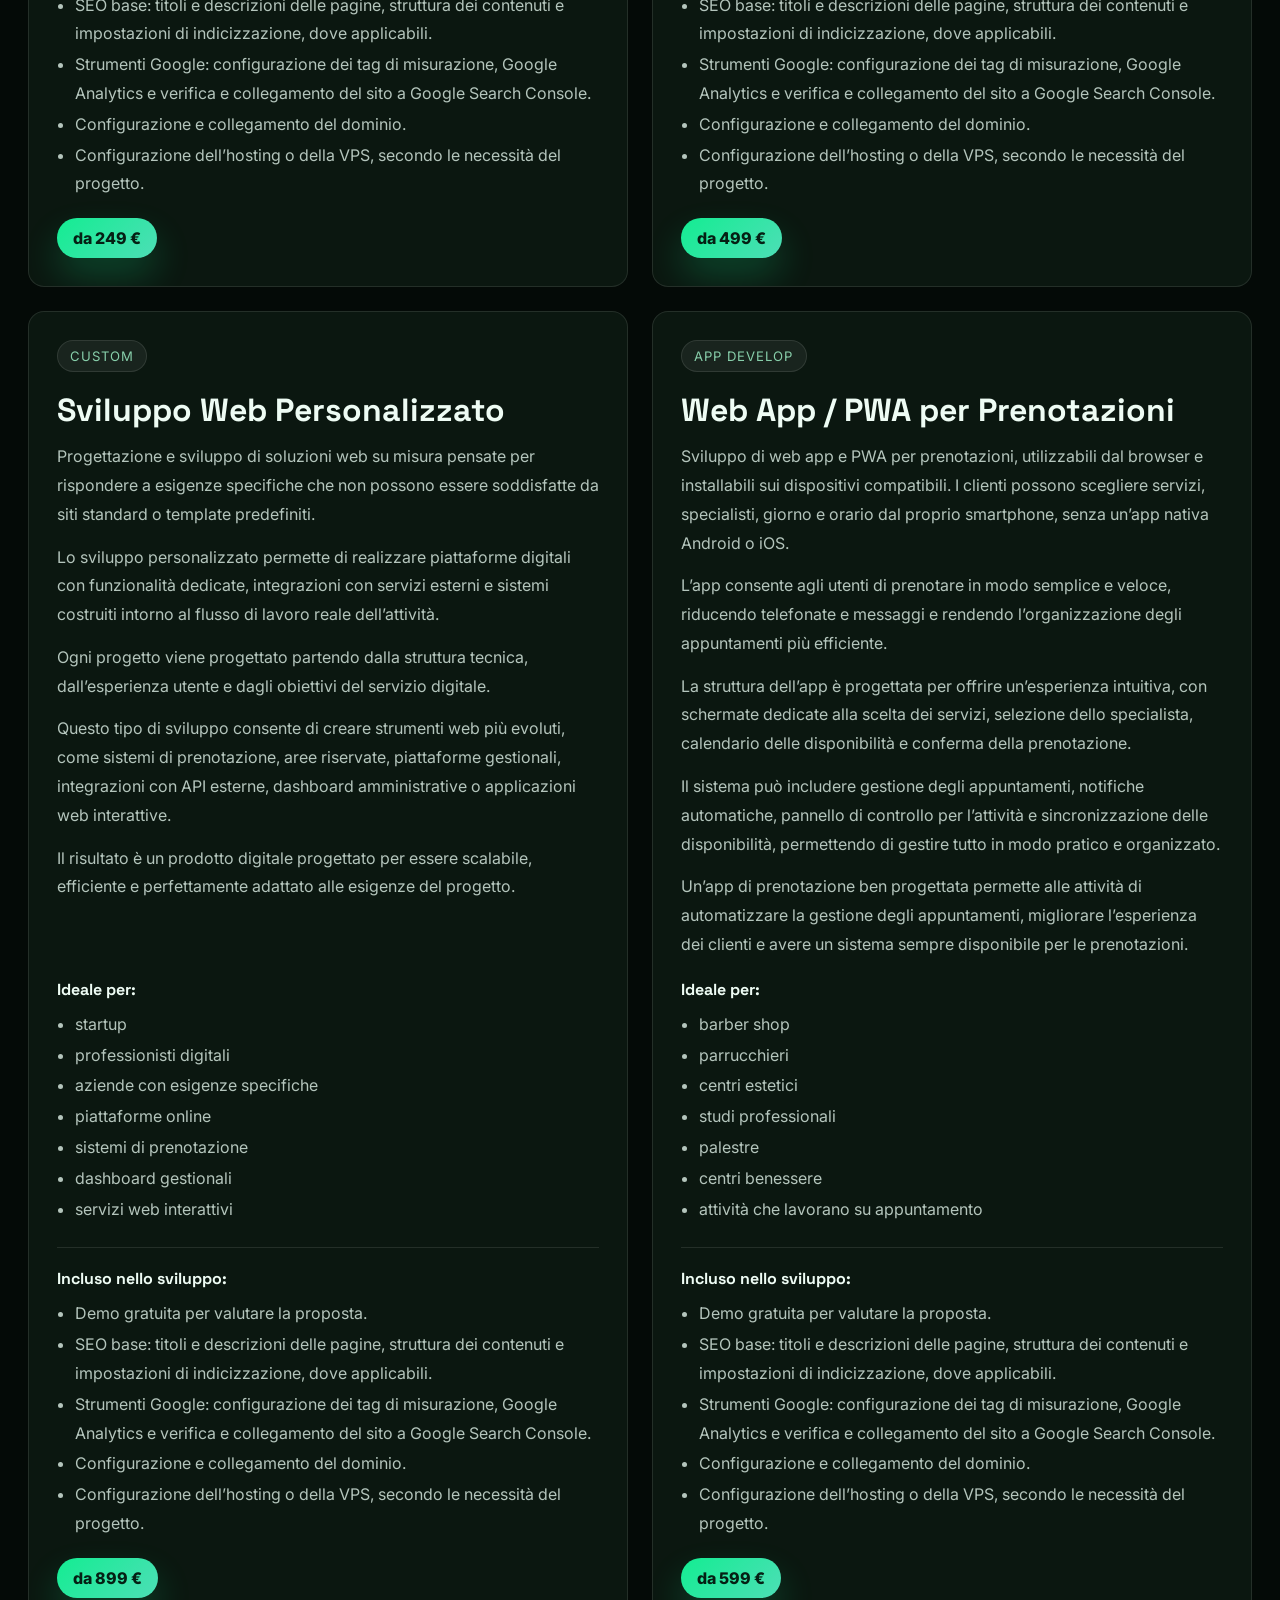
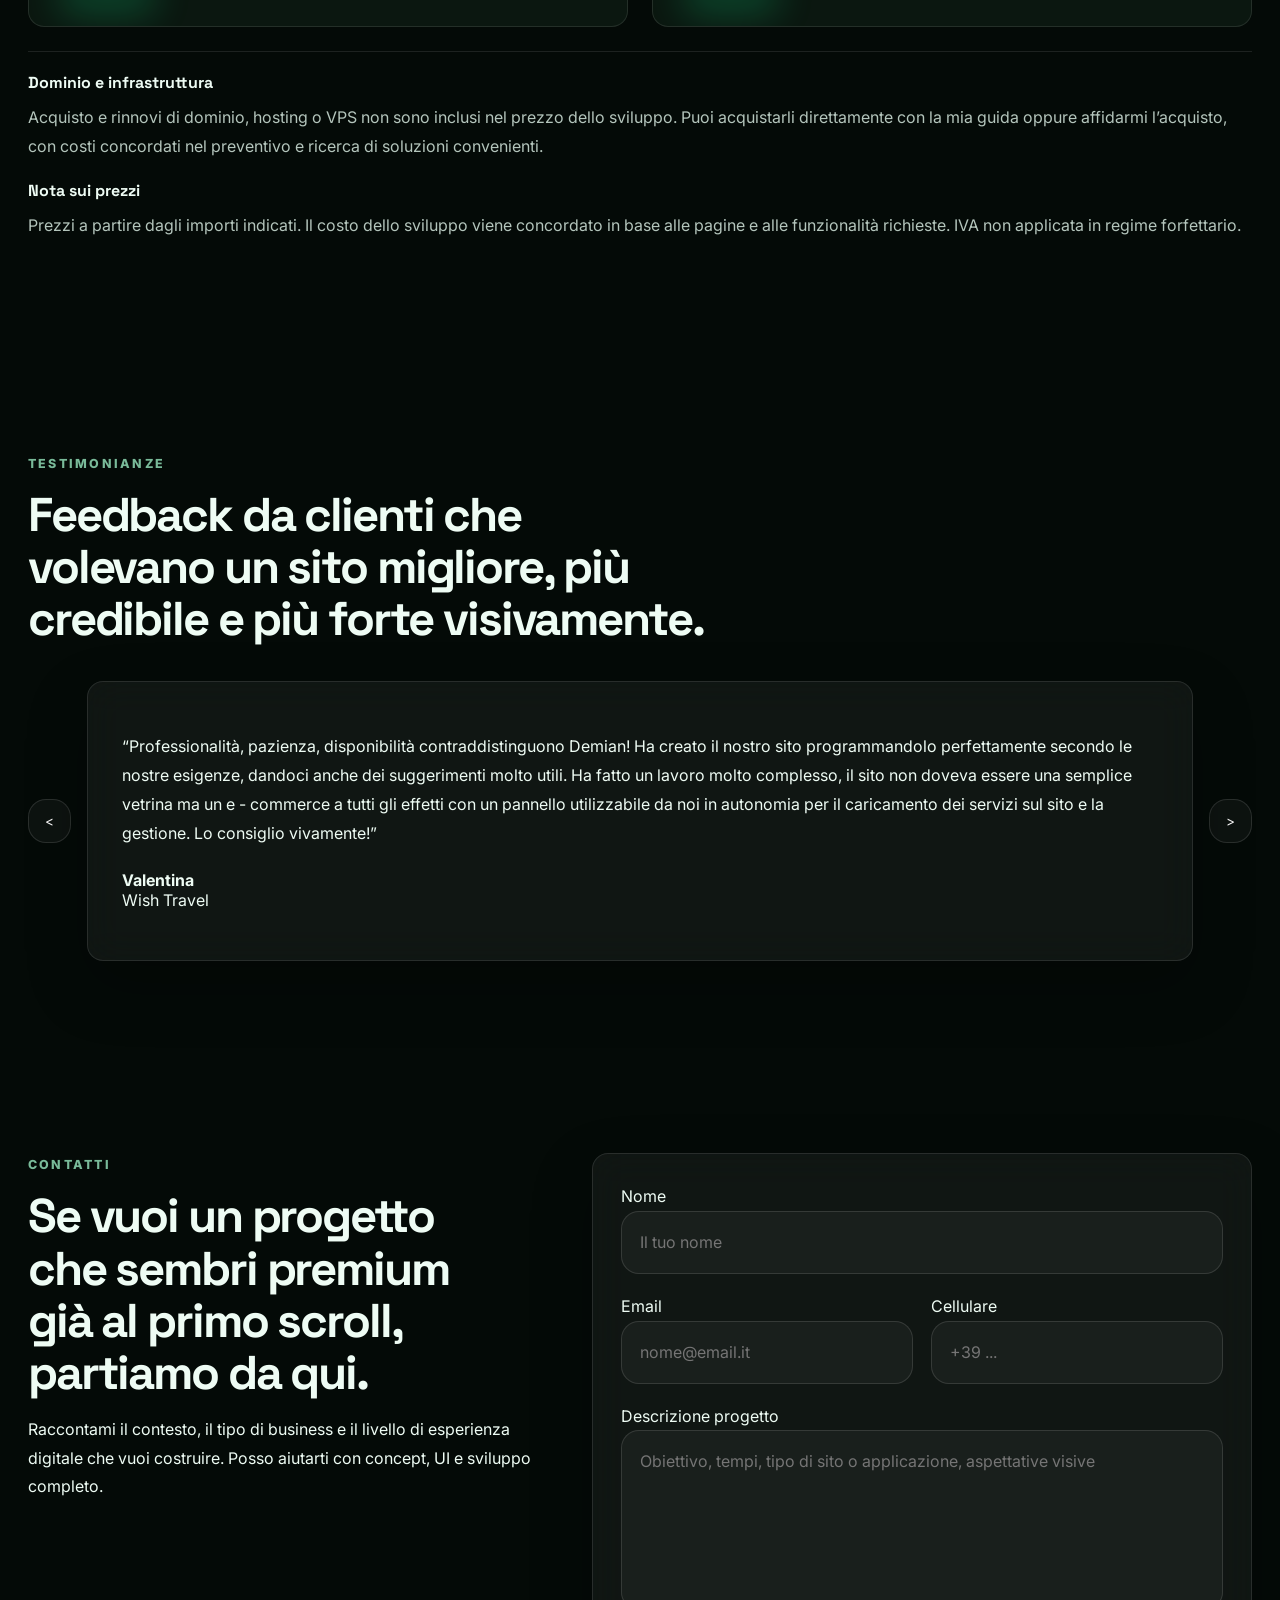
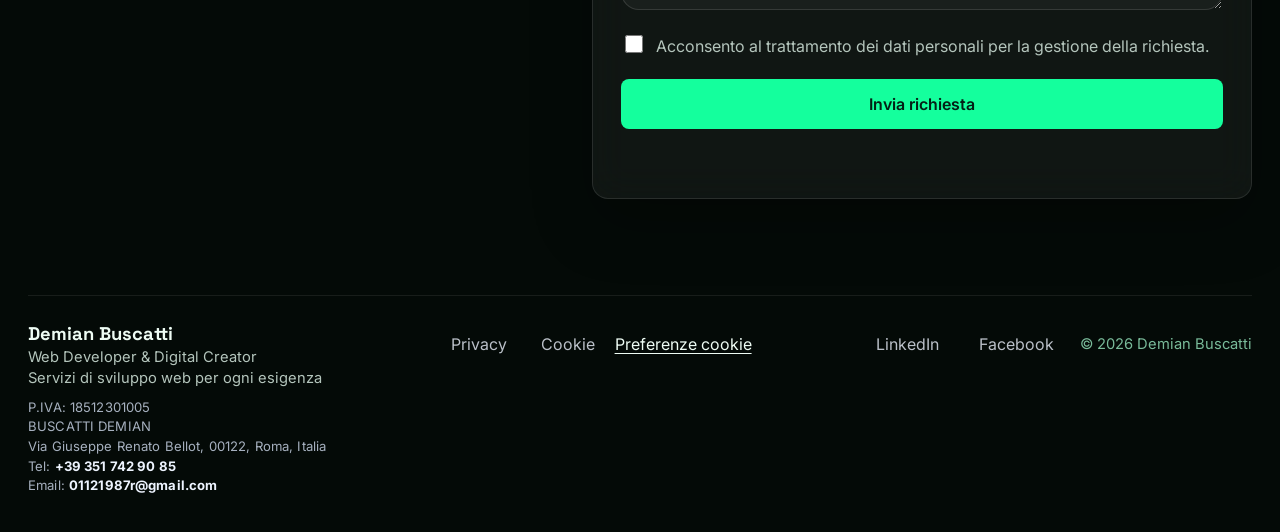
==== commit 04bd01d7: "Align ideal audience sections in pricing cards" ====
--- a/index.html
+++ b/index.html
@@ -132,7 +132,7 @@
       href="https://fonts.googleapis.com/css2?family=Inter:wght@400;500;600;700;800&family=Space+Grotesk:wght@500;700&display=swap"
       rel="stylesheet"
     />
-    <link rel="stylesheet" href="styles.css?v=20261012-1" />
+    <link rel="stylesheet" href="styles.css?v=20261012-2" />
   </head>
   <body class="studio-page">
     <div class="site-intro" hidden role="dialog" aria-modal="true" aria-labelledby="intro-name">
@@ -545,11 +545,13 @@
 
           <div class="pricing-grid">
             <article class="pricing-card reveal has-price">
-              <span class="pricing-label">Portfolio</span>
-              <h3>Landing Page</h3>
-              <p>Sito web a pagina singola progettato per presentare un servizio, un prodotto o un’offerta in modo chiaro e visivamente efficace.</p>
-              <p>La struttura è organizzata in sezioni scorrevoli che guidano l’utente tra presentazione, servizi, vantaggi e call to action, fino a un form di contatto dedicato.</p>
-              <p>È una soluzione ideale per lanci rapidi, campagne promozionali e per chi desidera un sito portfolio semplice ma professionale, capace di comunicare immediatamente il valore dell’attività e facilitare il contatto con nuovi clienti.</p>
+              <div class="pricing-overview">
+                <span class="pricing-label">Portfolio</span>
+                <h3>Landing Page</h3>
+                <p>Sito web a pagina singola progettato per presentare un servizio, un prodotto o un’offerta in modo chiaro e visivamente efficace.</p>
+                <p>La struttura è organizzata in sezioni scorrevoli che guidano l’utente tra presentazione, servizi, vantaggi e call to action, fino a un form di contatto dedicato.</p>
+                <p>È una soluzione ideale per lanci rapidi, campagne promozionali e per chi desidera un sito portfolio semplice ma professionale, capace di comunicare immediatamente il valore dell’attività e facilitare il contatto con nuovi clienti.</p>
+              </div>
               <div class="pricing-target">
                 <strong>Ideale per:</strong>
                 <ul>
@@ -574,12 +576,14 @@
             </article>
 
             <article class="pricing-card reveal delay-1 has-price">
-              <span class="pricing-label">Business</span>
-              <h3>Sito Web</h3>
-              <p>Siti web strutturati con più pagine dedicate a presentare in modo completo l’azienda, i servizi offerti e i contenuti informativi.</p>
-              <p>La struttura multipagina permette di organizzare le informazioni in modo chiaro e intuitivo, migliorando l’esperienza di navigazione e facilitando l’accesso ai contenuti da parte degli utenti.</p>
-              <p>Ogni sezione del sito è progettata per valorizzare l’identità dell’attività, comunicare professionalità e guidare il visitatore verso le informazioni più rilevanti, come servizi, portfolio, articoli o contatti.</p>
-              <p>Questo tipo di sito è ideale per aziende e professionisti che desiderano una presenza online più strutturata, capace di trasmettere affidabilità, offrire contenuti approfonditi e migliorare la visibilità sui motori di ricerca.</p>
+              <div class="pricing-overview">
+                <span class="pricing-label">Business</span>
+                <h3>Sito Web</h3>
+                <p>Siti web strutturati con più pagine dedicate a presentare in modo completo l’azienda, i servizi offerti e i contenuti informativi.</p>
+                <p>La struttura multipagina permette di organizzare le informazioni in modo chiaro e intuitivo, migliorando l’esperienza di navigazione e facilitando l’accesso ai contenuti da parte degli utenti.</p>
+                <p>Ogni sezione del sito è progettata per valorizzare l’identità dell’attività, comunicare professionalità e guidare il visitatore verso le informazioni più rilevanti, come servizi, portfolio, articoli o contatti.</p>
+                <p>Questo tipo di sito è ideale per aziende e professionisti che desiderano una presenza online più strutturata, capace di trasmettere affidabilità, offrire contenuti approfonditi e migliorare la visibilità sui motori di ricerca.</p>
+              </div>
               <div class="pricing-target">
                 <strong>Ideale per:</strong>
                 <ul>
@@ -605,13 +609,15 @@
             </article>
 
             <article class="pricing-card reveal delay-2 has-price">
-              <span class="pricing-label">Custom</span>
-              <h3>Sviluppo Web Personalizzato</h3>
-              <p>Progettazione e sviluppo di soluzioni web su misura pensate per rispondere a esigenze specifiche che non possono essere soddisfatte da siti standard o template predefiniti.</p>
-              <p>Lo sviluppo personalizzato permette di realizzare piattaforme digitali con funzionalità dedicate, integrazioni con servizi esterni e sistemi costruiti intorno al flusso di lavoro reale dell’attività.</p>
-              <p>Ogni progetto viene progettato partendo dalla struttura tecnica, dall’esperienza utente e dagli obiettivi del servizio digitale.</p>
-              <p>Questo tipo di sviluppo consente di creare strumenti web più evoluti, come sistemi di prenotazione, aree riservate, piattaforme gestionali, integrazioni con API esterne, dashboard amministrative o applicazioni web interattive.</p>
-              <p>Il risultato è un prodotto digitale progettato per essere scalabile, efficiente e perfettamente adattato alle esigenze del progetto.</p>
+              <div class="pricing-overview">
+                <span class="pricing-label">Custom</span>
+                <h3>Sviluppo Web Personalizzato</h3>
+                <p>Progettazione e sviluppo di soluzioni web su misura pensate per rispondere a esigenze specifiche che non possono essere soddisfatte da siti standard o template predefiniti.</p>
+                <p>Lo sviluppo personalizzato permette di realizzare piattaforme digitali con funzionalità dedicate, integrazioni con servizi esterni e sistemi costruiti intorno al flusso di lavoro reale dell’attività.</p>
+                <p>Ogni progetto viene progettato partendo dalla struttura tecnica, dall’esperienza utente e dagli obiettivi del servizio digitale.</p>
+                <p>Questo tipo di sviluppo consente di creare strumenti web più evoluti, come sistemi di prenotazione, aree riservate, piattaforme gestionali, integrazioni con API esterne, dashboard amministrative o applicazioni web interattive.</p>
+                <p>Il risultato è un prodotto digitale progettato per essere scalabile, efficiente e perfettamente adattato alle esigenze del progetto.</p>
+              </div>
               <div class="pricing-target">
                 <strong>Ideale per:</strong>
                 <ul>
@@ -638,13 +644,15 @@
             </article>
 
             <article class="pricing-card reveal delay-3 has-price">
-              <span class="pricing-label">APP DEVELOP</span>
-              <h3>Web App / PWA per Prenotazioni</h3>
-              <p>Sviluppo di web app e PWA per prenotazioni, utilizzabili dal browser e installabili sui dispositivi compatibili. I clienti possono scegliere servizi, specialisti, giorno e orario dal proprio smartphone, senza un’app nativa Android o iOS.</p>
-              <p>L’app consente agli utenti di prenotare in modo semplice e veloce, riducendo telefonate e messaggi e rendendo l’organizzazione degli appuntamenti più efficiente.</p>
-              <p>La struttura dell’app è progettata per offrire un’esperienza intuitiva, con schermate dedicate alla scelta dei servizi, selezione dello specialista, calendario delle disponibilità e conferma della prenotazione.</p>
-              <p>Il sistema può includere gestione degli appuntamenti, notifiche automatiche, pannello di controllo per l’attività e sincronizzazione delle disponibilità, permettendo di gestire tutto in modo pratico e organizzato.</p>
-              <p>Un’app di prenotazione ben progettata permette alle attività di automatizzare la gestione degli appuntamenti, migliorare l’esperienza dei clienti e avere un sistema sempre disponibile per le prenotazioni.</p>
+              <div class="pricing-overview">
+                <span class="pricing-label">APP DEVELOP</span>
+                <h3>Web App / PWA per Prenotazioni</h3>
+                <p>Sviluppo di web app e PWA per prenotazioni, utilizzabili dal browser e installabili sui dispositivi compatibili. I clienti possono scegliere servizi, specialisti, giorno e orario dal proprio smartphone, senza un’app nativa Android o iOS.</p>
+                <p>L’app consente agli utenti di prenotare in modo semplice e veloce, riducendo telefonate e messaggi e rendendo l’organizzazione degli appuntamenti più efficiente.</p>
+                <p>La struttura dell’app è progettata per offrire un’esperienza intuitiva, con schermate dedicate alla scelta dei servizi, selezione dello specialista, calendario delle disponibilità e conferma della prenotazione.</p>
+                <p>Il sistema può includere gestione degli appuntamenti, notifiche automatiche, pannello di controllo per l’attività e sincronizzazione delle disponibilità, permettendo di gestire tutto in modo pratico e organizzato.</p>
+                <p>Un’app di prenotazione ben progettata permette alle attività di automatizzare la gestione degli appuntamenti, migliorare l’esperienza dei clienti e avere un sistema sempre disponibile per le prenotazioni.</p>
+              </div>
               <div class="pricing-target">
                 <strong>Ideale per:</strong>
                 <ul>
--- a/styles.css
+++ b/styles.css
@@ -1016,6 +1016,28 @@
 
   .pricing-card .pricing-badge {
     margin-top: 0;
+  }
+
+  @supports (grid-template-rows: subgrid) {
+    .pricing-card {
+      display: grid;
+      grid-row: span 4;
+      grid-template-rows: subgrid;
+      row-gap: 0;
+    }
+
+    .pricing-card > .pricing-target:not(.pricing-included) {
+      margin-bottom: 0;
+    }
+
+    .pricing-card .pricing-included {
+      margin-top: 24px;
+    }
+
+    .pricing-card .pricing-badge {
+      justify-self: start;
+      align-self: end;
+    }
   }
 }
 
